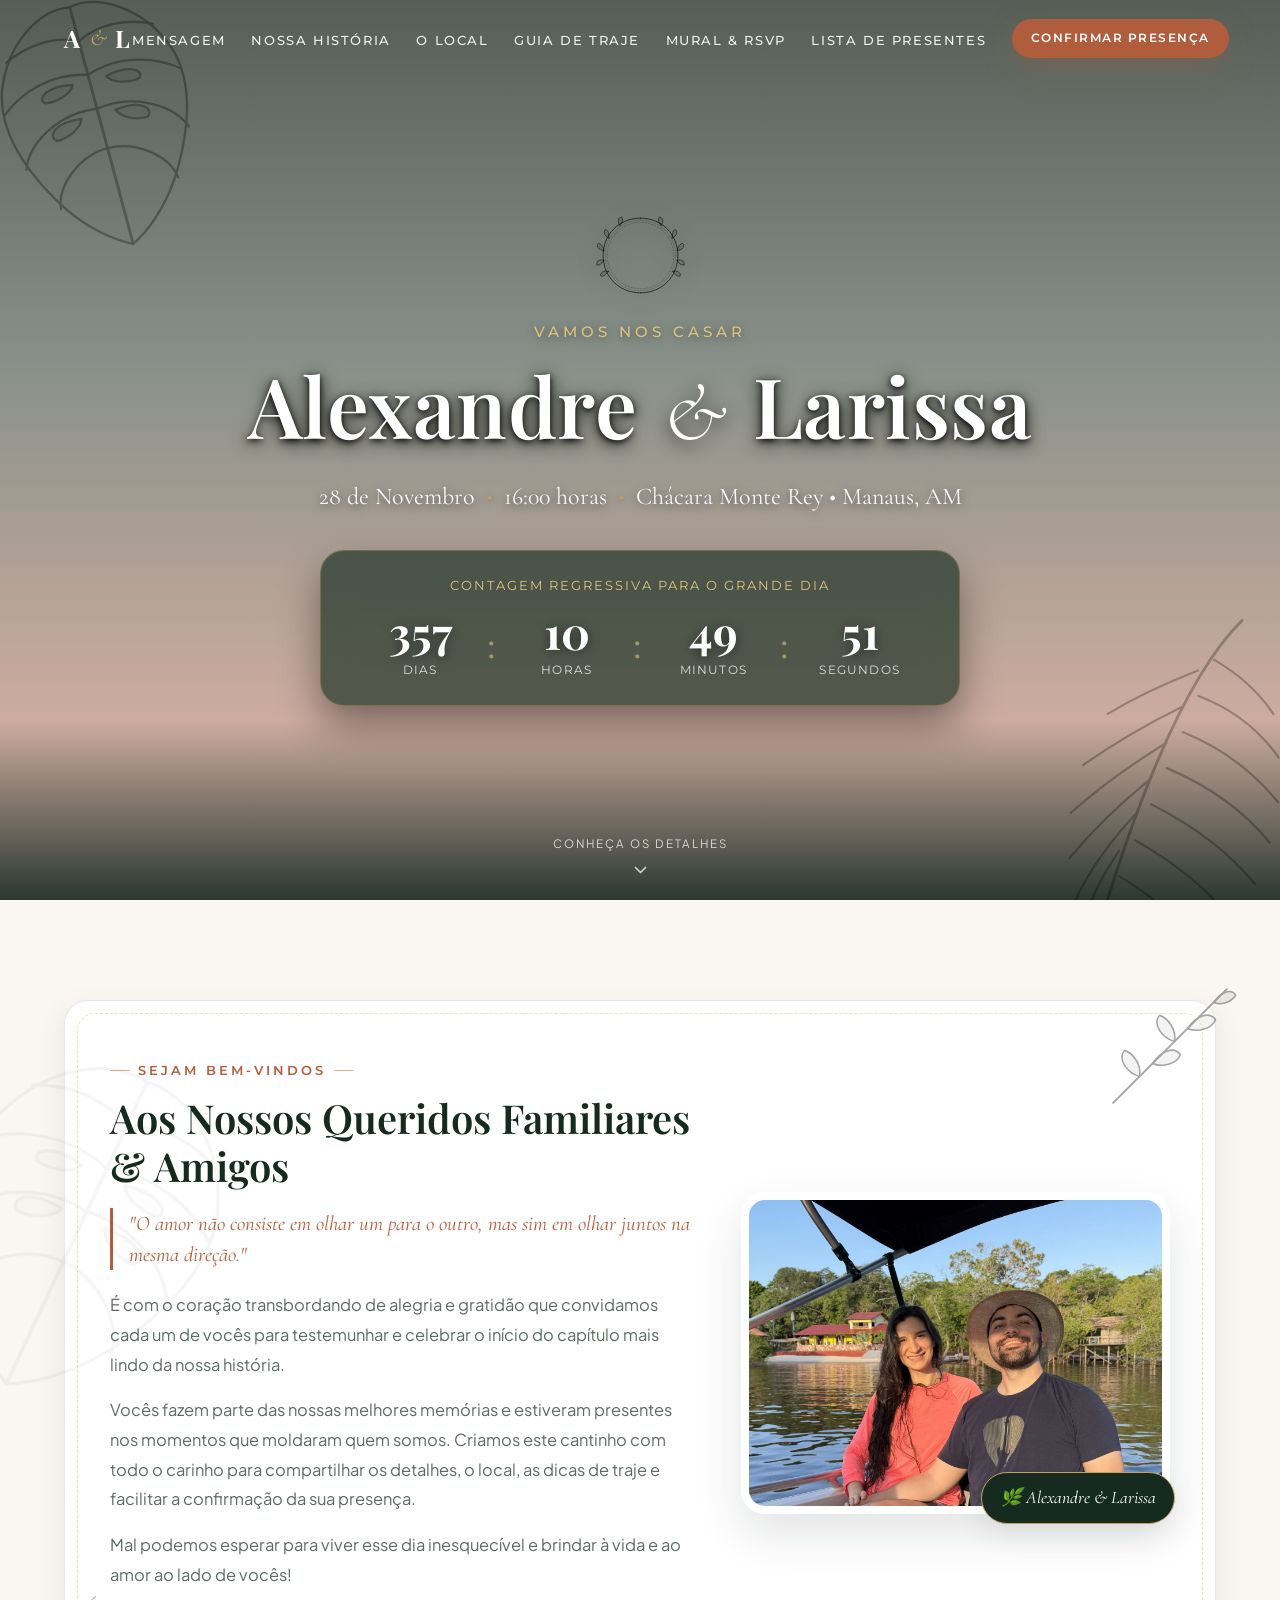
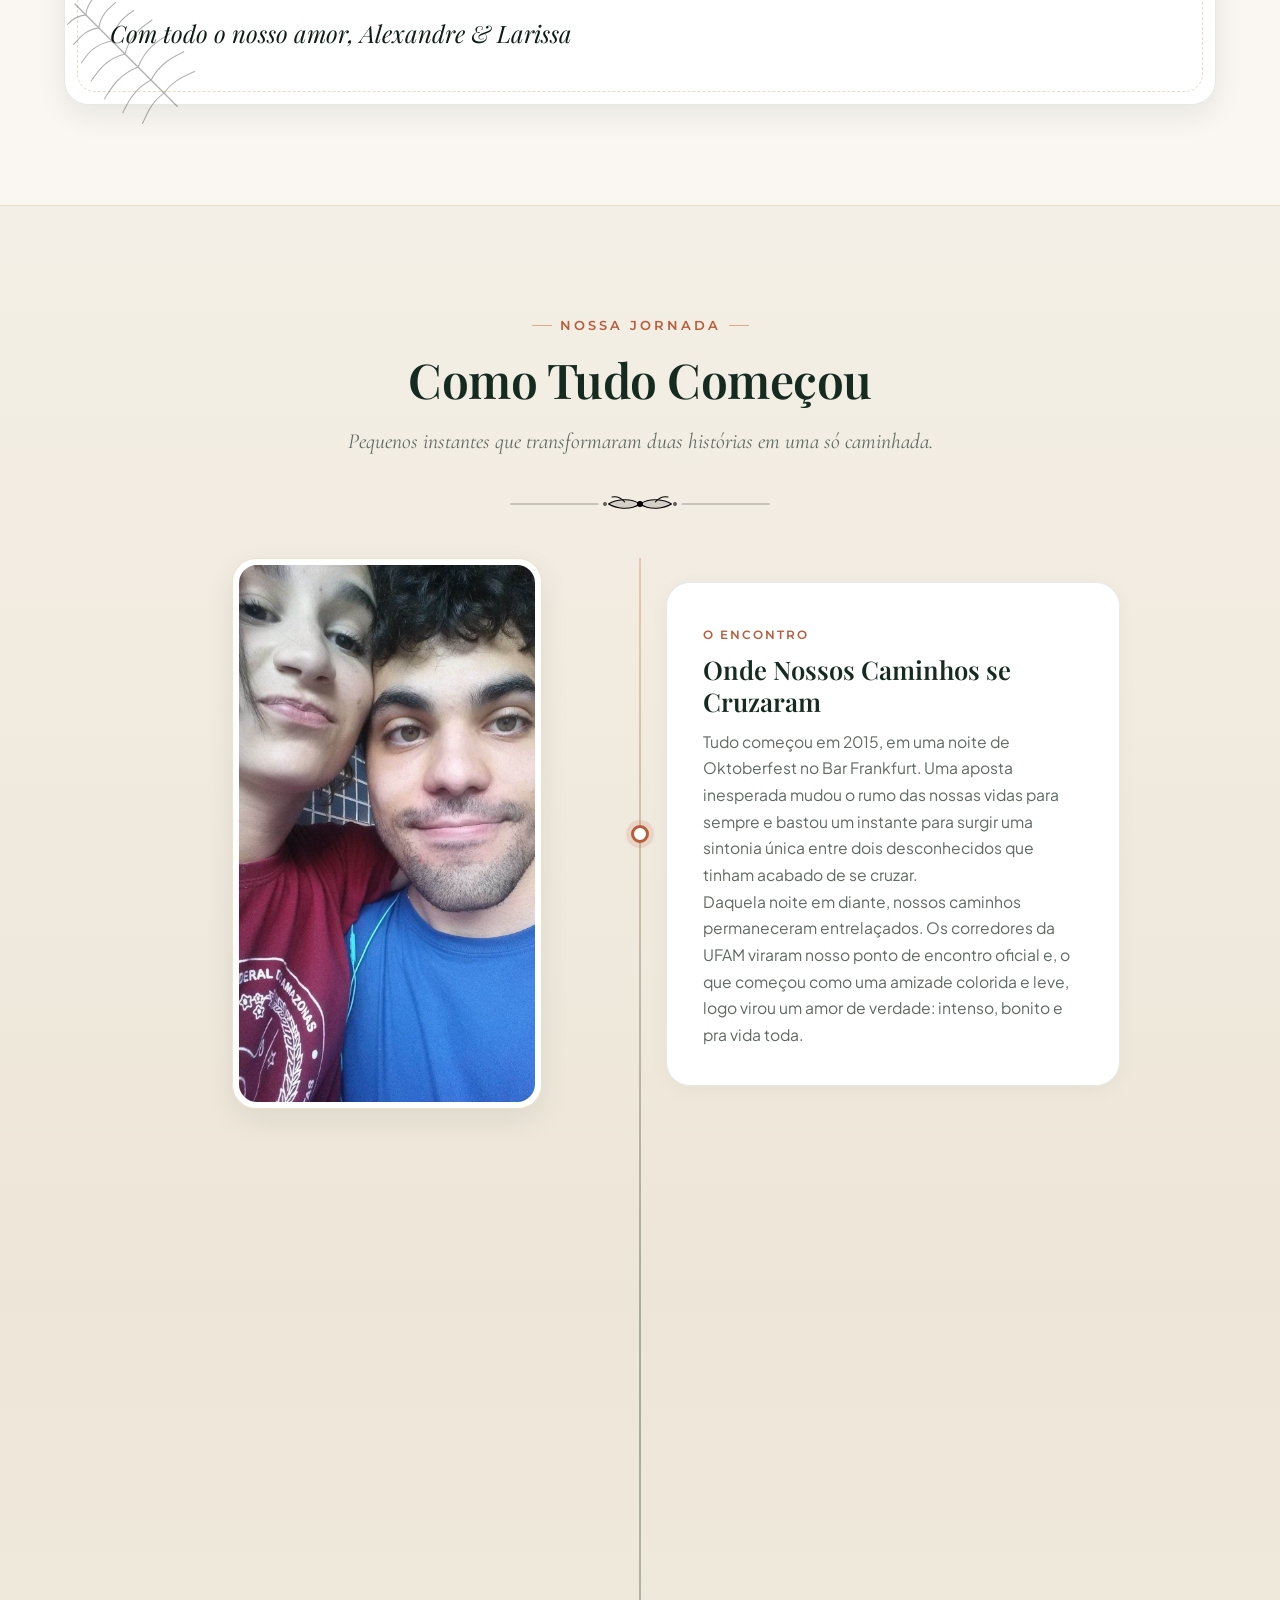
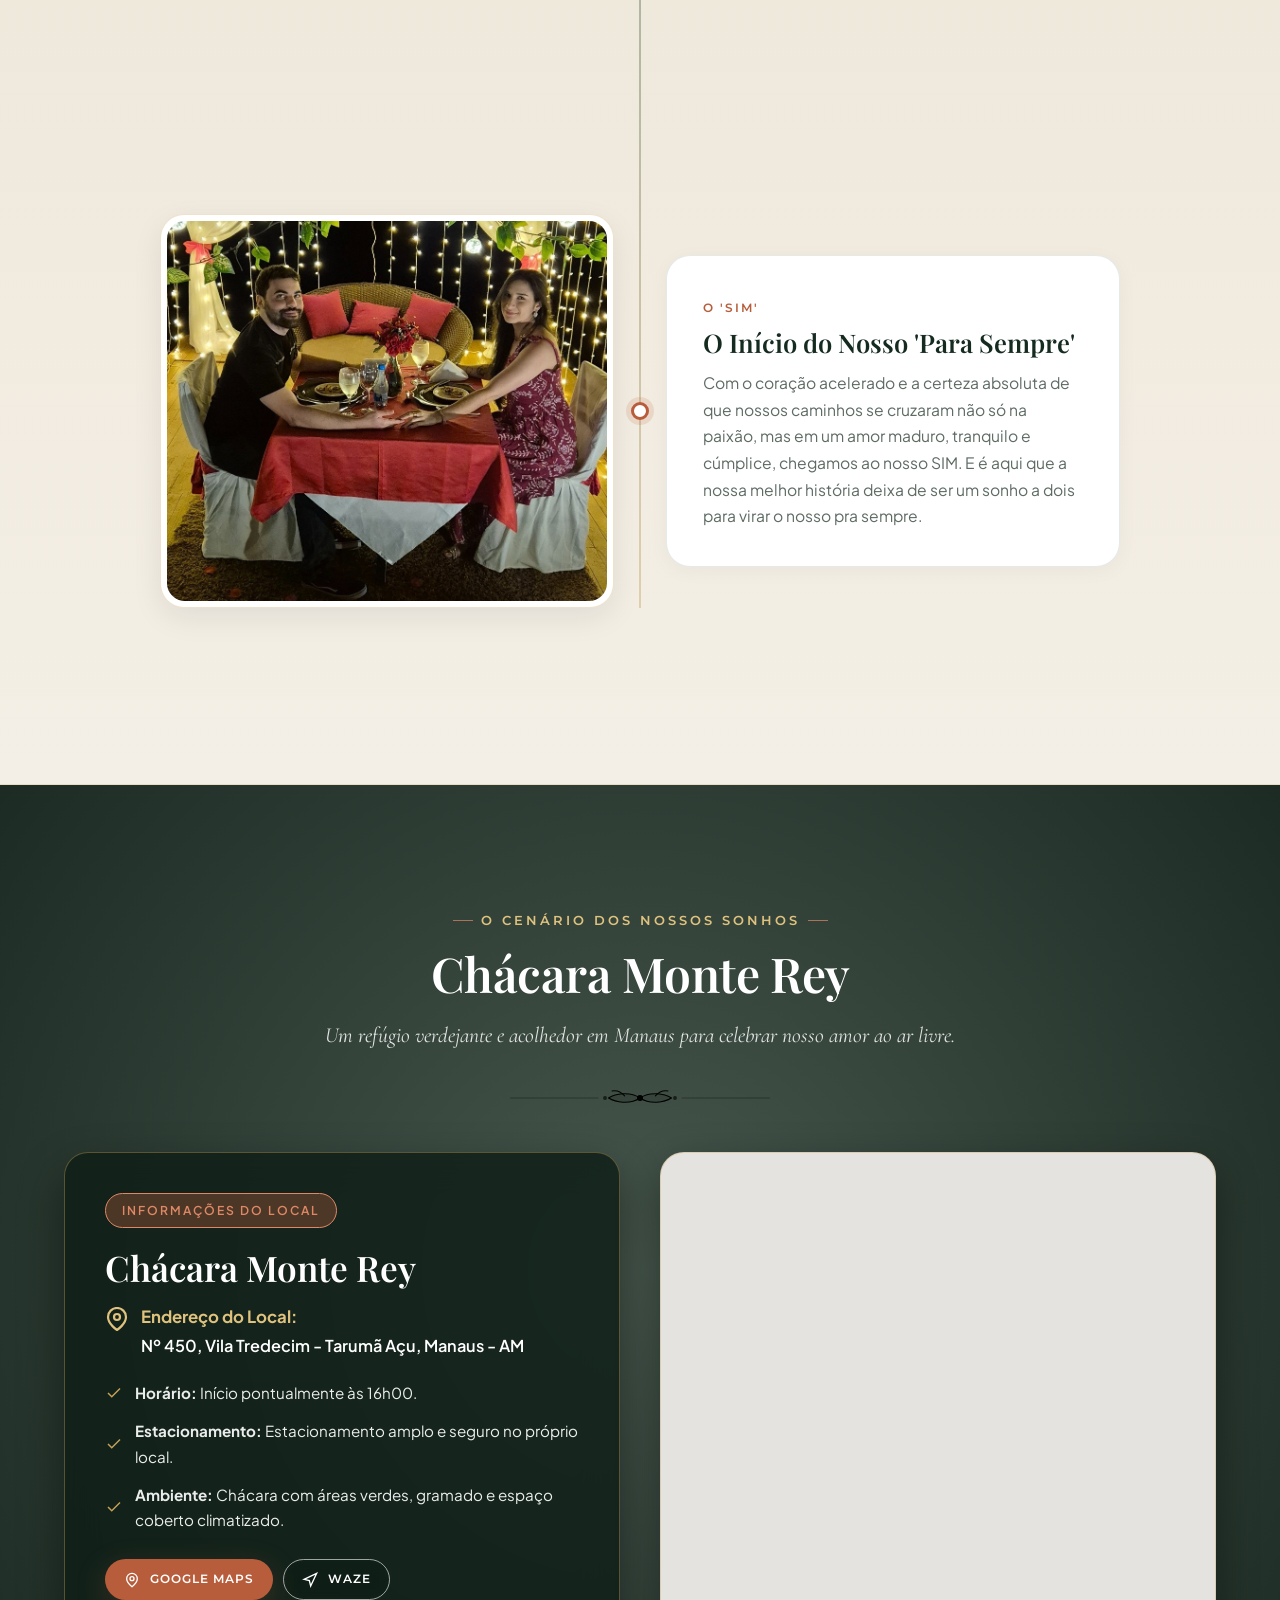
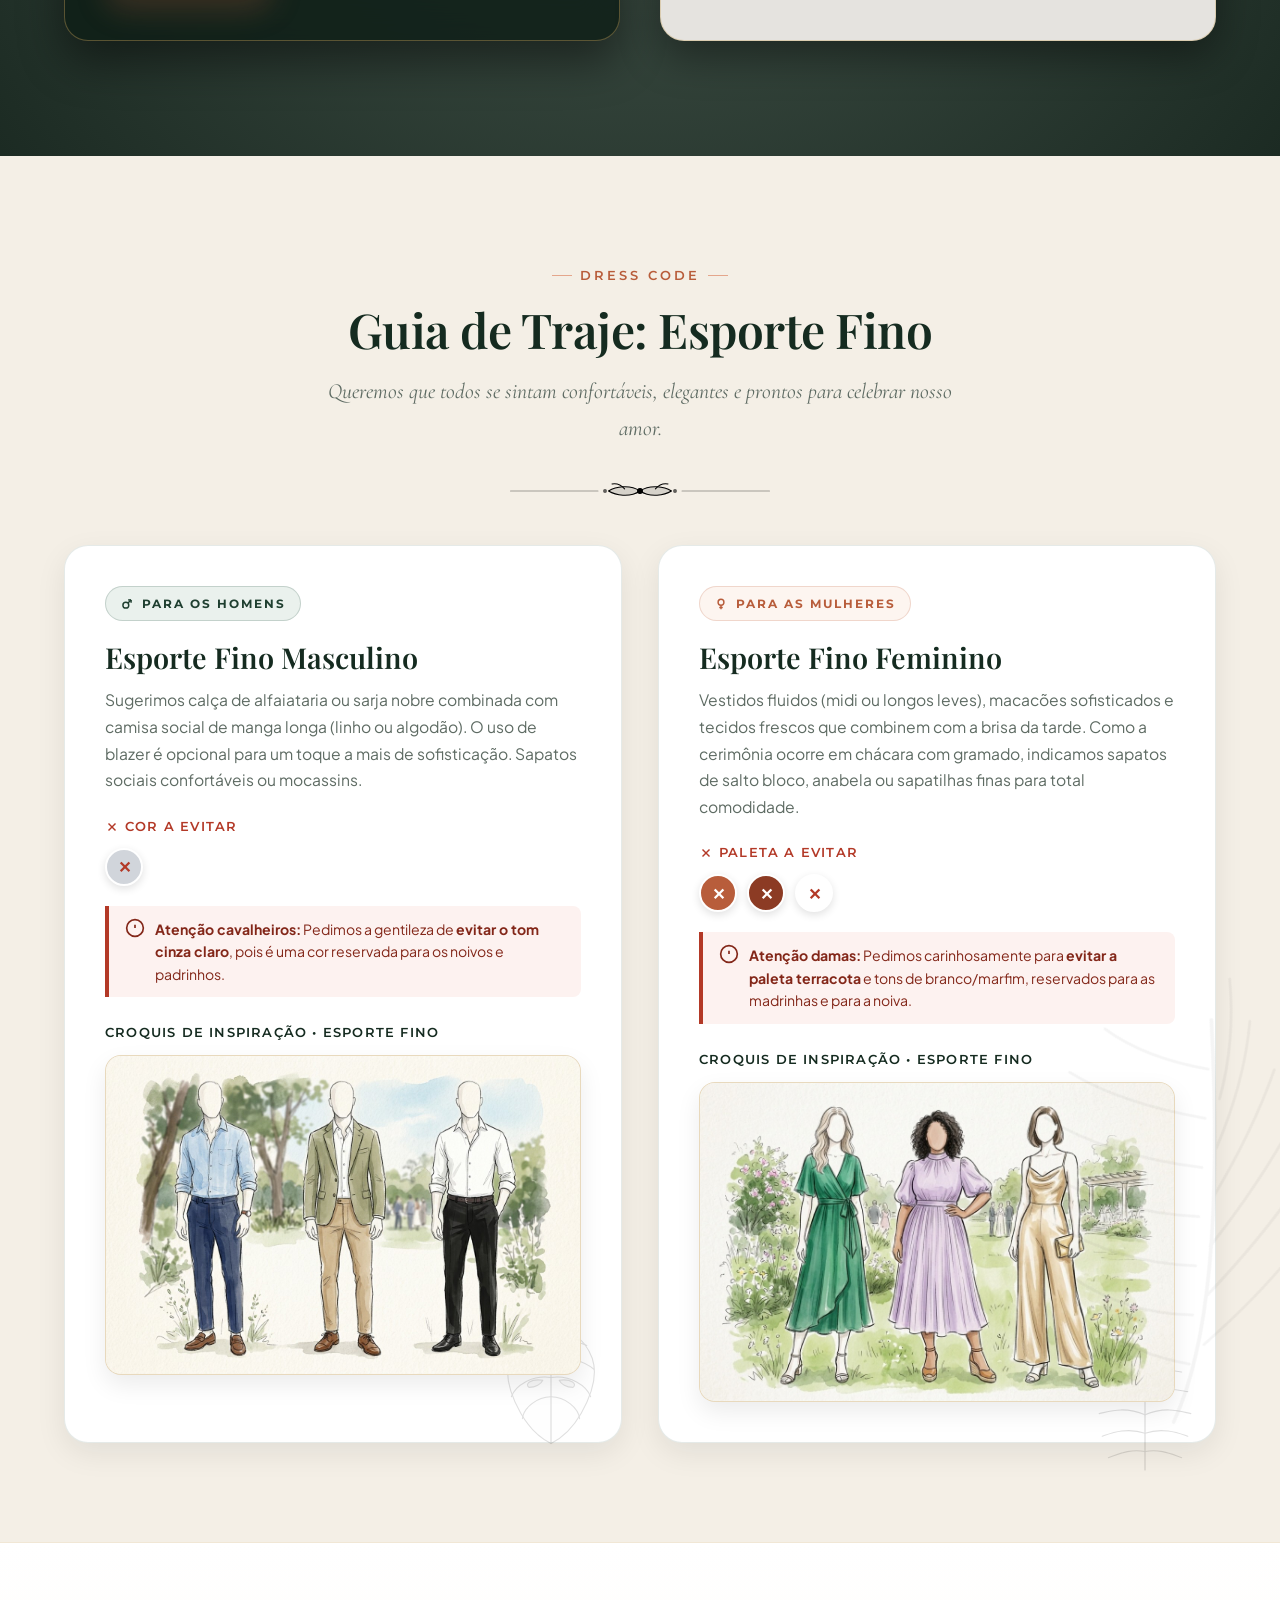
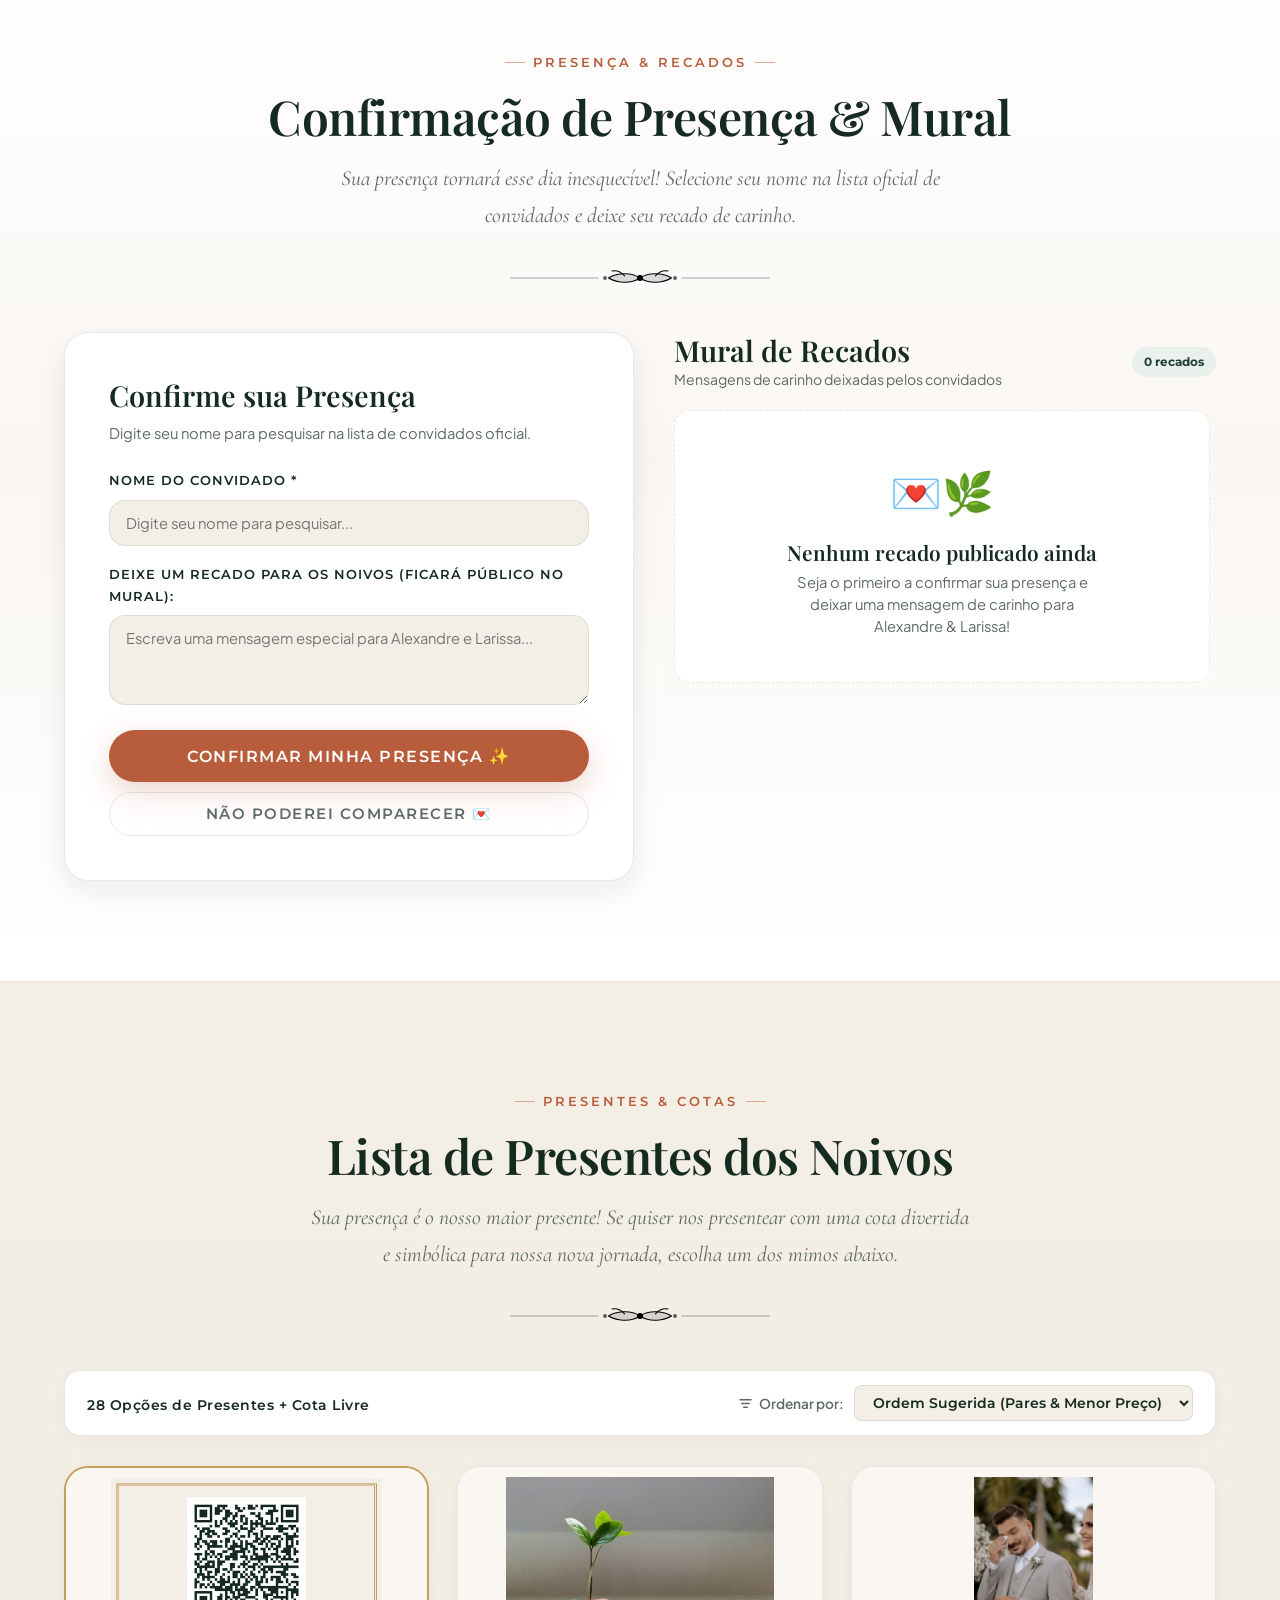
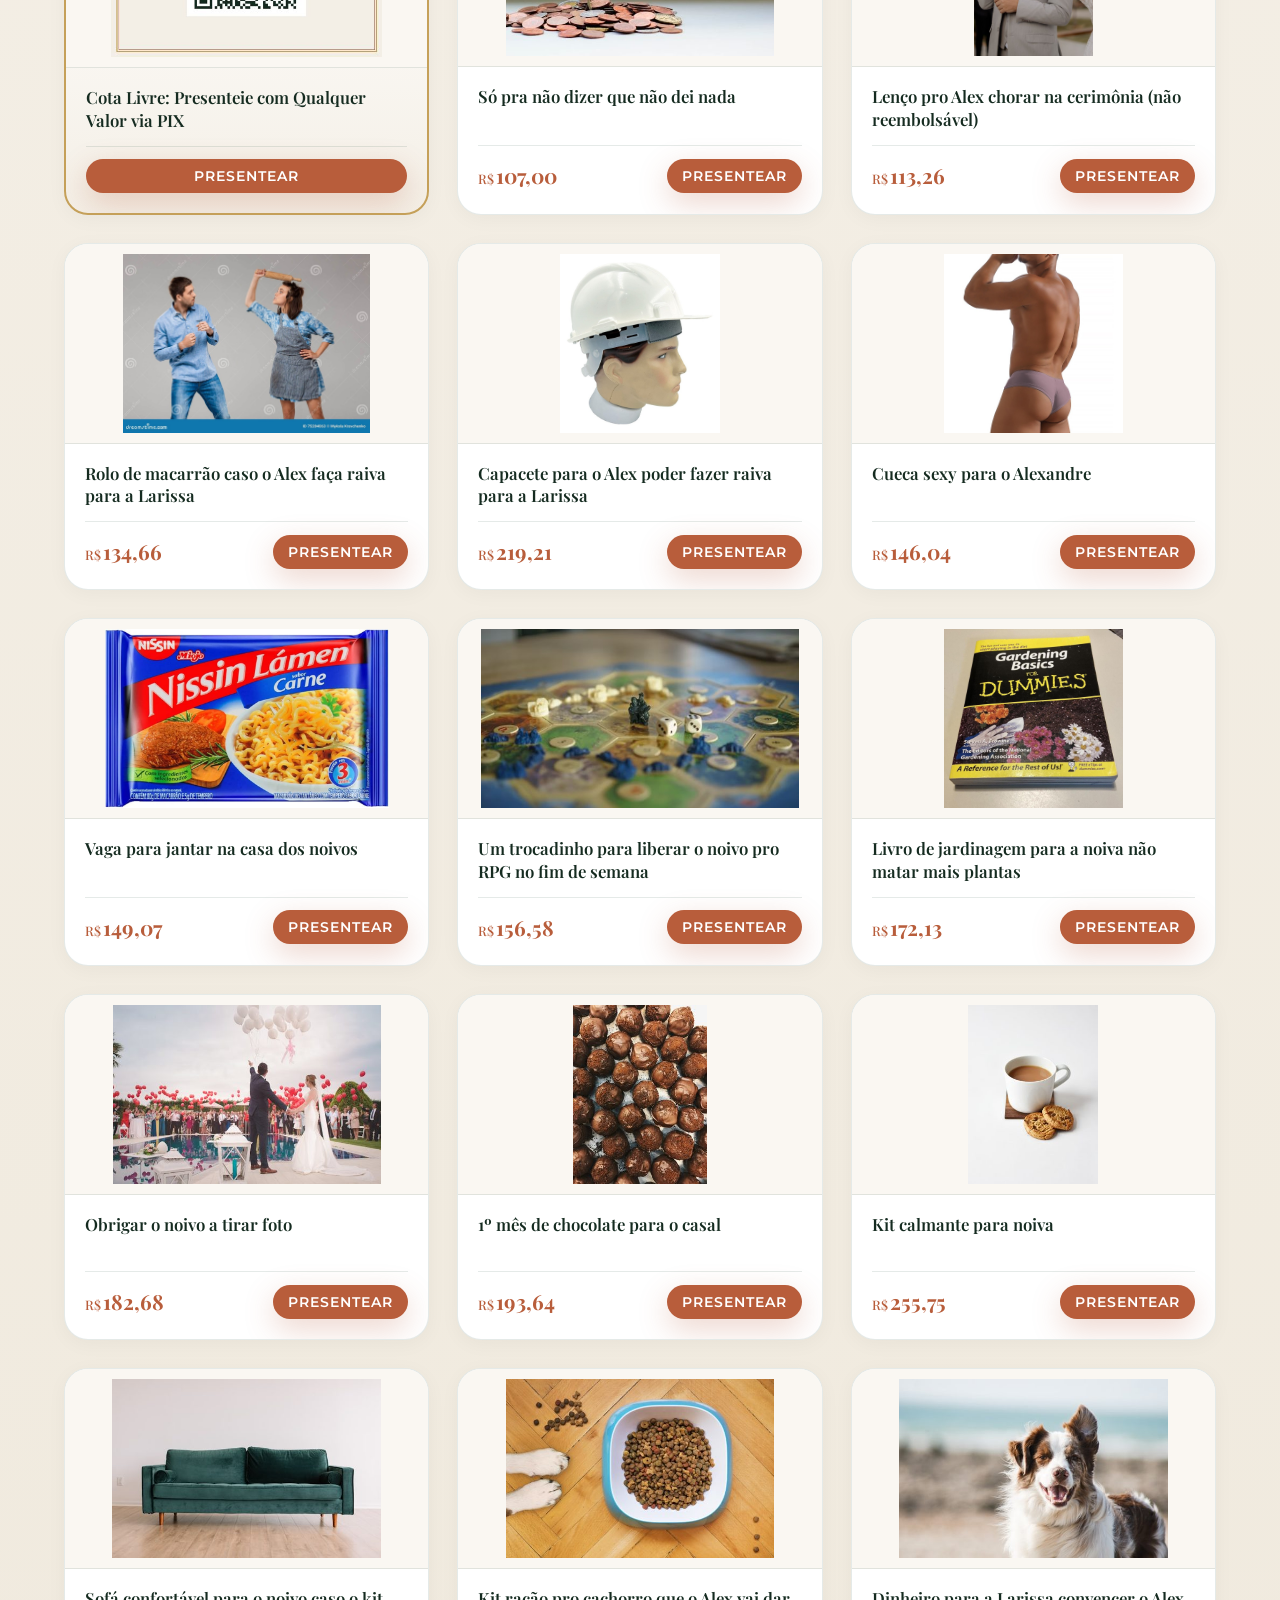
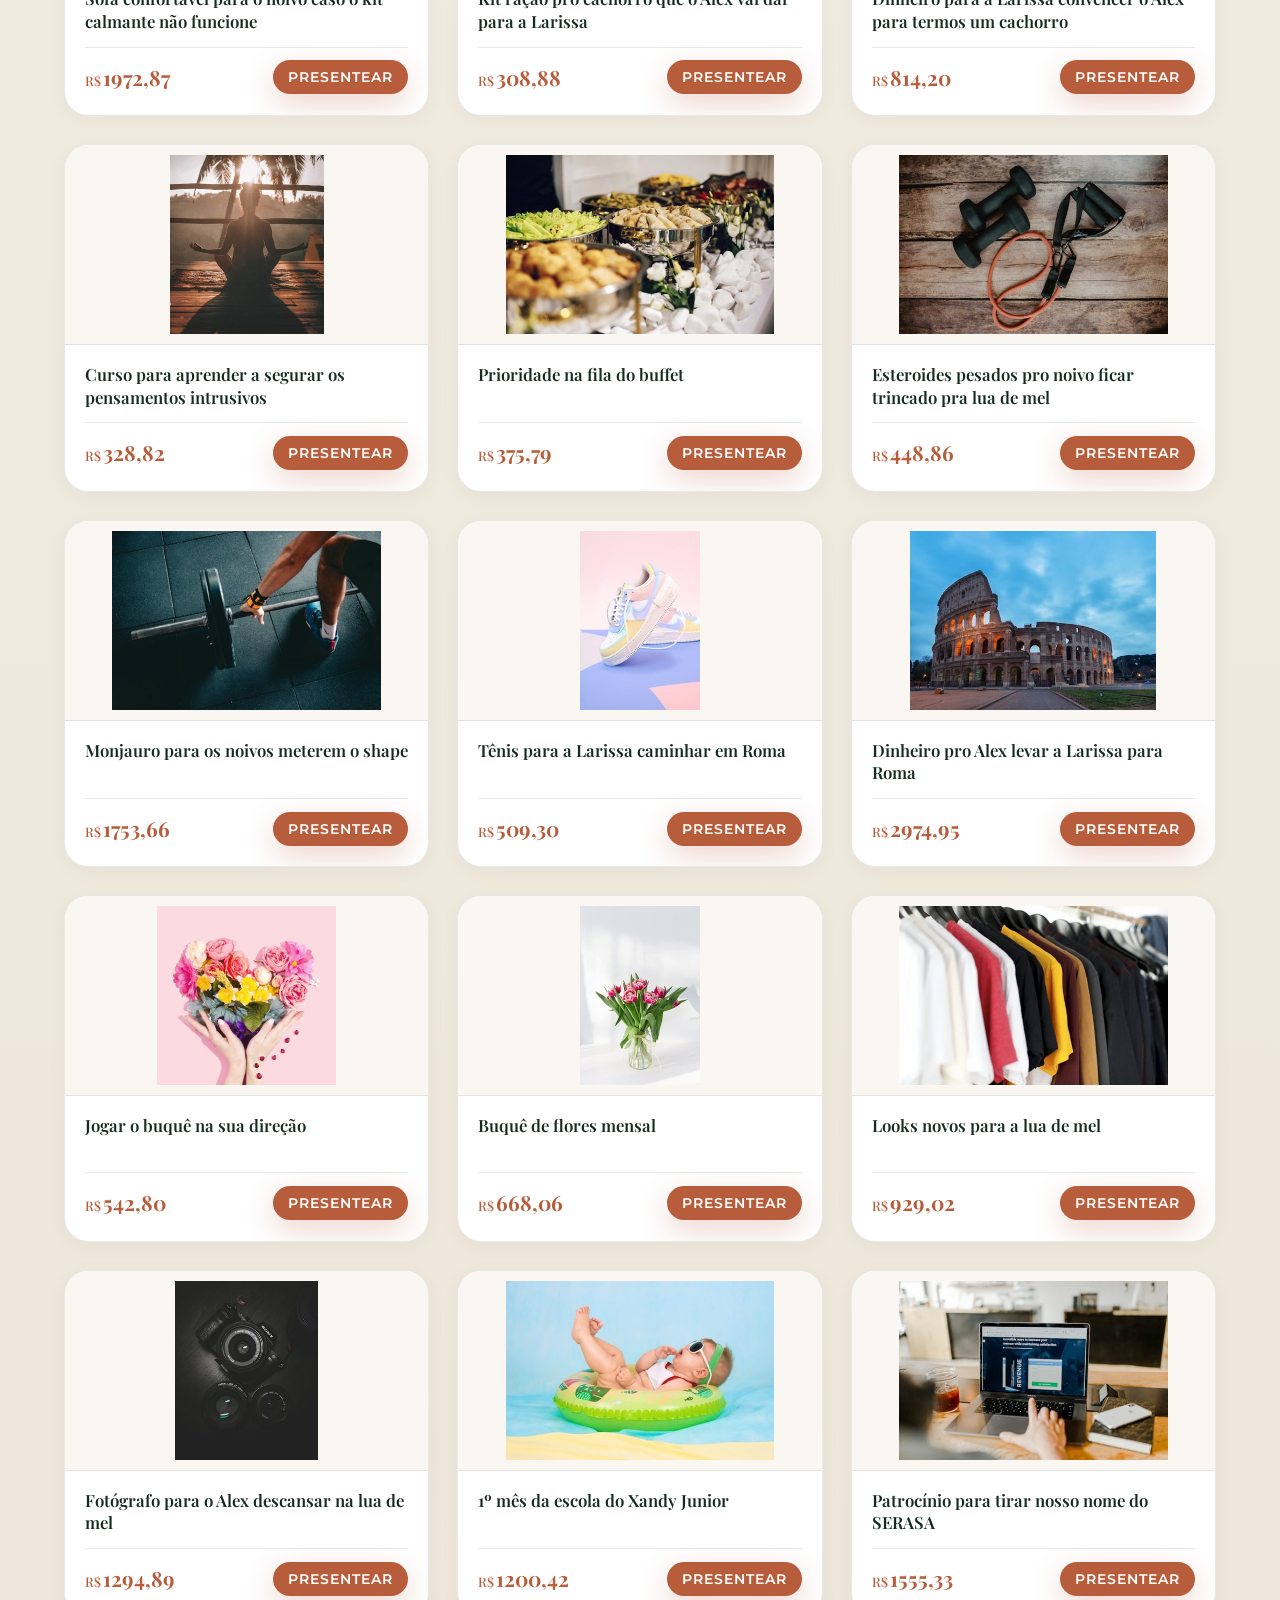
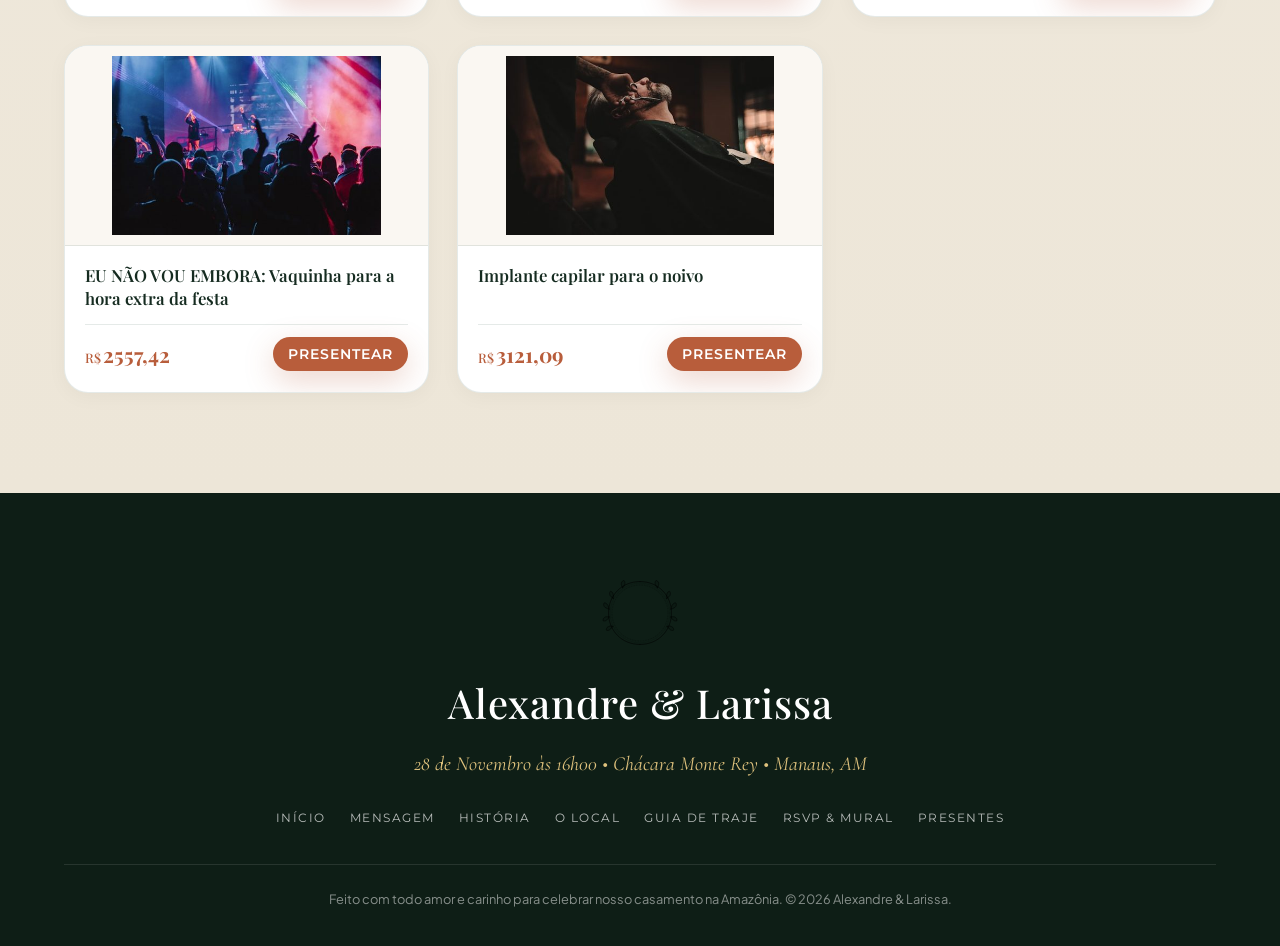
==== index.html @ 72192e11 "feat(gifts): remover presente misto quente da lista e atualizar contador" ====
<!DOCTYPE html>
<html lang="pt-BR">
<head>
  <meta charset="UTF-8" />
  <meta name="viewport" content="width=device-width, initial-scale=1.0" />
  <title>Casamento Alexandre &amp; Larissa | 28 de Novembro • Manaus</title>
  <meta name="description" content="Site oficial do casamento de Alexandre &amp; Larissa. 28 de Novembro às 16h na Chácara Monte Rey em Manaus. Confirme sua presença e confira nossa lista de presentes." />
  <meta name="theme-color" content="#152b20" />

  <!-- Open Graph / Meta Compartilhamento -->
  <meta property="og:title" content="Casamento Alexandre &amp; Larissa" />
  <meta property="og:description" content="Celebre conosco esse dia tão especial! 28 de Novembro na Chácara Monte Rey em Manaus." />
  <meta property="og:image" content="assets/photos/IMG_6870.jpg" />
  <meta property="og:type" content="website" />

  <!-- Favicon / Monograma SVG -->
  <link rel="icon" type="image/svg+xml" href="assets/svg/wreath.svg" />

  <!-- Estilos CSS -->
  <link rel="stylesheet" href="css/style.css" />
  <link rel="stylesheet" href="css/botanical.css" />
</head>
<body>

  <!-- ========================================================================
       TELA DE CARREGAMENTO NOBRE (PRELOADER)
       ======================================================================== -->
  <div class="site-preloader" id="sitePreloader" aria-hidden="false">
    <div class="preloader-content">
      <!-- Brasão / Monograma Dourado com Anel Animado -->
      <div class="preloader-crest">
        <div class="preloader-crest-ring"></div>
        <div class="preloader-crest-initials">
          <span>A</span>
          <span class="crest-amp">&amp;</span>
          <span>L</span>
        </div>
      </div>

      <div class="preloader-names">Alexandre &amp; Larissa</div>
      <div class="preloader-date">28 de Novembro de 2026 • Chácara Monte Rey</div>

      <!-- Barra de Carregamento Dourada -->
      <div class="preloader-bar-wrapper">
        <div class="preloader-bar" id="preloaderBar"></div>
      </div>

      <div class="preloader-phrase" id="preloaderPhrase">Preparando uma celebração inesquecível...</div>
    </div>
  </div>

  <!-- Barra de Progresso de Leitura/Scroll -->
  <div class="scroll-progress-container">
    <div class="scroll-progress-bar" id="scrollProgressBar"></div>
  </div>

  <!-- ========================================================================
       HEADER & NAVBAR FIXA
       ======================================================================== -->
  <div class="nav-backdrop" id="navBackdrop"></div>

  <header class="header-nav" id="mainNavbar">
    <div class="container nav-content">
      <a href="#hero" class="nav-monogram" aria-label="Alexandre e Larissa Início">
        <span class="nav-monogram-initials">A</span>
        <span class="nav-monogram-ampersand">&amp;</span>
        <span class="nav-monogram-initials">L</span>
      </a>

      <nav>
        <ul class="nav-menu" id="navMenu">
          <button class="mobile-menu-close" id="mobileMenuClose" aria-label="Fechar menu">✕</button>
          <li><a href="#mensagem" class="nav-link">Mensagem</a></li>
          <li><a href="#historia" class="nav-link">Nossa História</a></li>
          <li><a href="#local" class="nav-link">O Local</a></li>
          <li><a href="#traje" class="nav-link">Guia de Traje</a></li>
          <li><a href="#rsvp" class="nav-link">Mural &amp; RSVP</a></li>
          <li><a href="#presentes" class="nav-link">Lista de Presentes</a></li>
          <li><a href="#rsvp" class="btn btn-primary nav-cta-btn">Confirmar Presença</a></li>
        </ul>
      </nav>

      <button class="mobile-toggle" id="mobileToggle" aria-label="Abrir menu de navegação">
        <svg width="28" height="28" viewBox="0 0 24 24" fill="none" stroke="currentColor" stroke-width="2" stroke-linecap="round" stroke-linejoin="round">
          <line x1="3" y1="12" x2="21" y2="12"></line>
          <line x1="3" y1="6" x2="21" y2="6"></line>
          <line x1="3" y1="18" x2="21" y2="18"></line>
        </svg>
      </button>
    </div>
  </header>

  <!-- ========================================================================
       TRILHOS FLUTUANTES PARALELOS COM FOTOS DO CASAL NO SCROLL (DESKTOPS)
       ======================================================================== -->
  <aside class="floating-photo-rail rail-left" id="railLeft" aria-hidden="true">
    <div class="rail-track" id="leftRailTrack">
      <div class="floating-photo-card">
        <img src="assets/photos/IMG_6812.jpg" alt="Alexandre &amp; Larissa" loading="lazy" />
      </div>
      <div class="floating-photo-card">
        <img src="assets/photos/IMG_6819.jpg" alt="Momentos Alexandre &amp; Larissa" loading="lazy" />
      </div>
      <div class="floating-photo-card">
        <img src="assets/photos/IMG_6870.jpg" alt="Amor e Cumplicidade" loading="lazy" />
      </div>
      <div class="floating-photo-card">
        <img src="assets/photos/IMG_6833.jpg" alt="Pôr do Sol" loading="lazy" />
      </div>
      <div class="floating-photo-card">
        <img src="assets/photos/IMG_6875.jpg" alt="Rumo ao Altar" loading="lazy" />
      </div>
      <div class="floating-photo-card">
        <img src="assets/photos/IMG_6818.jpg" alt="Cumplicidade" loading="lazy" />
      </div>
      <div class="floating-photo-card">
        <img src="assets/photos/foto-pirata.jpg" alt="Foto Divertida dos Noivos" loading="lazy" />
      </div>
      <div class="floating-photo-card">
        <img src="assets/photos/foto-mais-antiga.jpg" alt="Onde Tudo Começou" loading="lazy" />
      </div>
    </div>
  </aside>

  <aside class="floating-photo-rail rail-right" id="railRight" aria-hidden="true">
    <div class="rail-track" id="rightRailTrack">
      <div class="floating-photo-card">
        <img src="assets/photos/IMG_6818.jpg" alt="Alexandre &amp; Larissa" loading="lazy" />
      </div>
      <div class="floating-photo-card">
        <img src="assets/photos/IMG_6821.jpg" alt="Sorrisos e Alegria" loading="lazy" />
      </div>
      <div class="floating-photo-card">
        <img src="assets/photos/IMG_6875.jpg" alt="Rumo ao Altar" loading="lazy" />
      </div>
      <div class="floating-photo-card">
        <img src="assets/photos/foto-jantar-do-pedido.jpg" alt="Jantar do Pedido" loading="lazy" />
      </div>
      <div class="floating-photo-card">
        <img src="assets/photos/IMG_6812.jpg" alt="Companheirismo" loading="lazy" />
      </div>
      <div class="floating-photo-card">
        <img src="assets/photos/IMG_6870.jpg" alt="Amor Eterno" loading="lazy" />
      </div>
      <div class="floating-photo-card">
        <img src="assets/photos/IMG_6833.jpg" alt="Nossa Jornada" loading="lazy" />
      </div>
      <div class="floating-photo-card">
        <img src="assets/photos/imagem-mensagem.jpg" alt="Carinho dos Noivos" loading="lazy" />
      </div>
    </div>
  </aside>

  <!-- ========================================================================
       HERO SECTION COM BACKGROUND VÍDEO DA CHÁCARA MONTE REY (SEM CONTROLES)
       ======================================================================== -->
  <section class="hero-section" id="hero">
    <div class="hero-video-bg-container">
      <video class="hero-video-bg" autoplay loop muted playsinline preload="auto">
        <source src="assets/videos/chacara_video_1.mp4" type="video/mp4" />
      </video>
      <div class="hero-video-overlay"></div>
    </div>

    <!-- Detalhes Botânicos Amazônicos nos Cantos do Hero -->
    <div class="botanical-accent hero-botanical-tl sway-slow">
      <img src="assets/svg/monstera.svg" alt="Costela de Adão" />
    </div>
    <div class="botanical-accent hero-botanical-br sway-reverse">
      <img src="assets/svg/palm.svg" alt="Palmeira Amazônica" />
    </div>

    <div class="hero-content">
      <div class="hero-wreath-monogram">
        <img src="assets/svg/wreath.svg" alt="Monograma Botânico Alexandre e Larissa" />
      </div>

      <div class="hero-eyebrow">Vamos nos Casar</div>
      
      <h1 class="hero-names">
        Alexandre <span class="ampersand">&amp;</span> Larissa
      </h1>

      <div class="hero-event-info">
        <span>28 de Novembro</span>
        <span class="dot-separator">•</span>
        <span>16:00 horas</span>
        <span class="dot-separator">•</span>
        <span>Chácara Monte Rey • Manaus, AM</span>
      </div>

      <!-- Contagem Regressiva -->
      <div class="hero-countdown-wrapper">
        <div class="countdown-label">Contagem Regressiva para o Grande Dia</div>
        <div class="countdown-grid">
          <div class="countdown-item">
            <span class="countdown-number" id="days">00</span>
            <span class="countdown-unit">Dias</span>
          </div>
          <div class="countdown-item">
            <span class="countdown-number" id="hours">00</span>
            <span class="countdown-unit">Horas</span>
          </div>
          <div class="countdown-item">
            <span class="countdown-number" id="minutes">00</span>
            <span class="countdown-unit">Minutos</span>
          </div>
          <div class="countdown-item">
            <span class="countdown-number" id="seconds">00</span>
            <span class="countdown-unit">Segundos</span>
          </div>
        </div>
      </div>
    </div>

    <a href="#mensagem" class="hero-scroll-indicator" aria-label="Rolar para a mensagem dos noivos">
      <span>Conheça os Detalhes</span>
      <svg width="20" height="20" viewBox="0 0 24 24" fill="none" stroke="currentColor" stroke-width="2" stroke-linecap="round" stroke-linejoin="round">
        <polyline points="6 9 12 15 18 9"></polyline>
      </svg>
    </a>
  </section>

  <!-- ========================================================================
       SEÇÃO 1: MENSAGEM PESSOAL DOS NOIVOS AOS CONVIDADOS (NO TOPO)
       ======================================================================== -->
  <section class="welcome-section" id="mensagem">
    <!-- Marca d'água botânica sutil no fundo -->
    <div class="botanical-accent section-botanical-watermark-left">
      <img src="assets/svg/monstera.svg" alt="" />
    </div>

    <div class="container">
      <div class="welcome-card reveal-on-scroll">
        <!-- Detalhes de folhagens nos cantos do card -->
        <div class="botanical-accent welcome-botanical-corner">
          <img src="assets/svg/branch.svg" alt="" />
        </div>
        <div class="botanical-accent welcome-botanical-bottom">
          <img src="assets/svg/fern.svg" alt="" />
        </div>

        <div class="welcome-text-content">
          <div class="section-tag">Sejam Bem-Vindos</div>
          <h2>Aos Nossos Queridos Familiares &amp; Amigos</h2>
          
          <div class="welcome-quote">
            "O amor não consiste em olhar um para o outro, mas sim em olhar juntos na mesma direção."
          </div>

          <p class="welcome-text">
            É com o coração transbordando de alegria e gratidão que convidamos cada um de vocês para testemunhar e celebrar o início do capítulo mais lindo da nossa história.
          </p>

          <p class="welcome-text">
            Vocês fazem parte das nossas melhores memórias e estiveram presentes nos momentos que moldaram quem somos. Criamos este cantinho com todo o carinho para compartilhar os detalhes, o local, as dicas de traje e facilitar a confirmação da sua presença.
          </p>

          <p class="welcome-text">
            Mal podemos esperar para viver esse dia inesquecível e brindar à vida e ao amor ao lado de vocês!
          </p>

          <div class="welcome-signature">
            <div>
              <div class="signature-names">Com todo o nosso amor, Alexandre &amp; Larissa</div>
            </div>
          </div>
        </div>

        <div class="welcome-photo-wrapper">
          <div class="welcome-photo-frame">
            <img src="assets/photos/imagem-mensagem.jpg" alt="Alexandre &amp; Larissa - Mensagem Especial" />
          </div>
          <div class="welcome-badge-floating">
            <span>🌿 Alexandre &amp; Larissa</span>
          </div>
        </div>
      </div>
    </div>
  </section>

  <!-- ========================================================================
       SEÇÃO 2: NOSSA HISTÓRIA (TIMELINE ROMÂNTICA)
       ======================================================================== -->
  <section class="story-section" id="historia">
    <div class="container">
      <div style="text-align: center;">
        <div class="section-tag">Nossa Jornada</div>
        <h2 class="section-title">Como Tudo Começou</h2>
        <p class="section-subtitle">Pequenos instantes que transformaram duas histórias em uma só caminhada.</p>
        <div class="botanical-divider">
          <img src="assets/svg/divider.svg" alt="Divisória Botânica" />
        </div>
      </div>

      <div class="story-timeline">
        <!-- Item 1 -->
        <div class="story-item reveal-on-scroll">
          <div class="story-node"></div>
          <div class="story-card-photo story-card-photo-contain">
            <img src="assets/photos/foto-mais-antiga.jpg" alt="Oktoberfest 2015 no Bar Frankfurt" loading="lazy" class="story-img-full" />
          </div>
          <div class="story-text">
            <span class="story-date">O Encontro</span>
            <h3>Onde Nossos Caminhos se Cruzaram</h3>
            <p>
              Tudo começou em 2015, em uma noite de Oktoberfest no Bar Frankfurt. Uma aposta inesperada mudou o rumo das nossas vidas para sempre e bastou um instante para surgir uma sintonia única entre dois desconhecidos que tinham acabado de se cruzar.
            </p>
            <p>
              Daquela noite em diante, nossos caminhos permaneceram entrelaçados. Os corredores da UFAM viraram nosso ponto de encontro oficial e, o que começou como uma amizade colorida e leve, logo virou um amor de verdade: intenso, bonito e pra vida toda.
            </p>
          </div>
        </div>

        <!-- Item 2 -->
        <div class="story-item reveal-on-scroll">
          <div class="story-node"></div>
          <div class="story-card-photo story-card-photo-contain">
            <img src="assets/photos/foto-pirata.jpg" alt="Foto Pirata - Alexandre &amp; Larissa" loading="lazy" class="story-img-full" />
          </div>
          <div class="story-text">
            <span class="story-date">A Conexão</span>
            <h3>Em Sintonia</h3>
            <p>
              Crescemos juntos a cada conversa que nos incentivava a evoluir, tanto individualmente quanto como casal. Crescemos ao realizar nossos projetos e ao nos apoiarmos de forma incondicional. O respeito, a cumplicidade e a amizade viraram a base do nosso amor.
            </p>
            <p>
              Nossa história é feita de muitas risadas e da certeza de que podemos ser nós mesmos sem reservas. Descobrimos que lar não é um lugar, mas onde o outro está, e que a leveza dessa parceria é a nossa maior certeza.
            </p>
          </div>
        </div>

        <!-- Item 3 -->
        <div class="story-item reveal-on-scroll">
          <div class="story-node"></div>
          <div class="story-card-photo">
            <img src="assets/photos/foto-jantar-do-pedido.jpg" alt="Jantar do Pedido de Casamento - Alexandre &amp; Larissa" loading="lazy" />
          </div>
          <div class="story-text">
            <span class="story-date">O 'Sim'</span>
            <h3>O Início do Nosso 'Para Sempre'</h3>
            <p>
              Com o coração acelerado e a certeza absoluta de que nossos caminhos se cruzaram não só na paixão, mas em um amor maduro, tranquilo e cúmplice, chegamos ao nosso SIM. E é aqui que a nossa melhor história deixa de ser um sonho a dois para virar o nosso pra sempre.
            </p>
          </div>
        </div>
      </div>
    </div>
  </section>

  <!-- ========================================================================
       SEÇÃO 3: O LOCAL - CHÁCARA MONTE REY (COM VÍDEO DE FUNDO SEM CONTROLES)
       ======================================================================== -->
  <section class="venue-section" id="local">
    <div class="venue-video-bg-container">
      <video class="venue-video-bg" autoplay loop muted playsinline preload="auto">
        <source src="assets/videos/chacara_video_2.mp4" type="video/mp4" />
      </video>
      <div class="venue-overlay"></div>
    </div>

    <div class="container venue-content">
      <div style="text-align: center;">
        <div class="section-tag" style="color: var(--color-gold-light);">O Cenário dos Nossos Sonhos</div>
        <h2 class="section-title" style="color: #ffffff;">Chácara Monte Rey</h2>
        <p class="section-subtitle" style="color: rgba(255,255,255,0.85);">
          Um refúgio verdejante e acolhedor em Manaus para celebrar nosso amor ao ar livre.
        </p>
        <div class="botanical-divider" style="color: var(--color-gold-light);">
          <img src="assets/svg/divider.svg" alt="Divisória" />
        </div>
      </div>

      <div class="venue-card-wrapper">
        <div class="venue-info-card reveal-left">
          <div class="venue-badge-pill">Informações do Local</div>
          <h3>Chácara Monte Rey</h3>
          
          <div class="venue-address">
            <svg width="24" height="24" viewBox="0 0 24 24" fill="none" stroke="var(--color-gold-light)" stroke-width="2.2" stroke-linecap="round" stroke-linejoin="round" style="flex-shrink:0; margin-top: 3px;">
              <path d="M21 10c0 7-9 13-9 13s-9-6-9-13a9 9 0 0 1 18 0z"></path>
              <circle cx="12" cy="10" r="3"></circle>
            </svg>
            <div>
              <strong style="color: var(--color-gold-light); font-size: 1.05rem; display: block; margin-bottom: 3px;">Endereço do Local:</strong>
              <span style="font-weight: 600; color: #ffffff; font-size: 1.02rem; line-height: 1.5; display: block;">Nº 450, Vila Tredecim - Tarumã Açu, Manaus - AM</span>
            </div>
          </div>

          <ul class="venue-features-list">
            <li>
              <svg width="18" height="18" viewBox="0 0 24 24" fill="none" stroke="currentColor" stroke-width="2"><path d="M20 6L9 17l-5-5"/></svg>
              <span><strong>Horário:</strong> Início pontualmente às 16h00.</span>
            </li>
            <li>
              <svg width="18" height="18" viewBox="0 0 24 24" fill="none" stroke="currentColor" stroke-width="2"><path d="M20 6L9 17l-5-5"/></svg>
              <span><strong>Estacionamento:</strong> Estacionamento amplo e seguro no próprio local.</span>
            </li>
            <li>
              <svg width="18" height="18" viewBox="0 0 24 24" fill="none" stroke="currentColor" stroke-width="2"><path d="M20 6L9 17l-5-5"/></svg>
              <span><strong>Ambiente:</strong> Chácara com áreas verdes, gramado e espaço coberto climatizado.</span>
            </li>
          </ul>

          <div class="venue-gps-buttons">
            <a href="https://www.google.com/maps/search/?api=1&query=-2.9628646,-60.1001685" target="_blank" rel="noopener noreferrer" class="btn btn-primary btn-sm">
              <svg width="16" height="16" viewBox="0 0 24 24" fill="none" stroke="currentColor" stroke-width="2"><path d="M12 2a8 8 0 0 0-8 8c0 5.25 8 12 8 12s8-6.75 8-12a8 8 0 0 0-8-8z"/><circle cx="12" cy="10" r="3"/></svg>
              Google Maps
            </a>
            <a href="https://waze.com/ul?ll=-2.9628646,-60.1001685&navigate=yes" target="_blank" rel="noopener noreferrer" class="btn btn-secondary btn-sm">
              <svg width="16" height="16" viewBox="0 0 24 24" fill="none" stroke="currentColor" stroke-width="2"><polygon points="3 11 22 2 13 21 11 13 3 11"/></svg>
              Waze
            </a>
          </div>
        </div>

        <div class="venue-map-container reveal-right">
          <iframe 
            src="https://maps.google.com/maps?q=-2.9628646,-60.1001685&amp;hl=pt-BR&amp;z=16&amp;output=embed"
            title="Localização da Chácara Monte Rey no Mapa"
            loading="lazy" 
            allowfullscreen>
          </iframe>
        </div>
      </div>
    </div>
  </section>

  <!-- ========================================================================
       SEÇÃO 4: GUIA DE TRAJE (ESPORTE FINO COM LOOKBOOK ILUSTRATIVO)
       ======================================================================== -->
  <section class="dresscode-section" id="traje">
    <!-- Marca d'água botânica -->
    <div class="botanical-accent section-botanical-watermark-right">
      <img src="assets/svg/palm.svg" alt="" />
    </div>

    <div class="container">
      <div style="text-align: center;">
        <div class="section-tag">Dress Code</div>
        <h2 class="section-title">Guia de Traje: Esporte Fino</h2>
        <p class="section-subtitle">
          Queremos que todos se sintam confortáveis, elegantes e prontos para celebrar nosso amor.
        </p>
        <div class="botanical-divider">
          <img src="assets/svg/divider.svg" alt="Divisória" />
        </div>
      </div>

      <div class="dresscode-cards-grid">
        <!-- Card Masculino -->
        <div class="dresscode-card reveal-left">
          <div class="card-botanical-doodle">
            <img src="assets/svg/monstera.svg" alt="" />
          </div>

          <span class="dresscode-gender-tag tag-men">
            <svg width="14" height="14" viewBox="0 0 24 24" fill="none" stroke="currentColor" stroke-width="2.5"><circle cx="10" cy="14" r="5"/><path d="M19 5l-5.4 5.4"/><path d="M19 5h-5"/><path d="M19 5v5"/></svg>
            Para os Homens
          </span>

          <h3>Esporte Fino Masculino</h3>
          <p class="dresscode-desc">
            Sugerimos calça de alfaiataria ou sarja nobre combinada com camisa social de manga longa (linho ou algodão). O uso de blazer é opcional para um toque a mais de sofisticação. Sapatos sociais confortáveis ou mocassins.
          </p>

          <div class="swatch-group">
            <div class="swatch-title avoid">
              <svg width="14" height="14" viewBox="0 0 24 24" fill="none" stroke="currentColor" stroke-width="2.5"><line x1="18" y1="6" x2="6" y2="18"/><line x1="6" y1="6" x2="18" y2="18"/></svg>
              Cor a Evitar
            </div>
            <div class="swatch-circles">
              <div class="swatch-circle" style="background-color: #d1d5db; position: relative;" data-tooltip="Cinza Claro (Evitar)">
                <span style="position:absolute; inset:0; display:flex; align-items:center; justify-content:center; color:#b33927; font-weight:bold;">✕</span>
              </div>
            </div>
          </div>

          <div class="dresscode-alert">
            <svg width="20" height="20" viewBox="0 0 24 24" fill="none" stroke="currentColor" stroke-width="2" style="flex-shrink:0;"><circle cx="12" cy="12" r="10"/><line x1="12" y1="8" x2="12" y2="12"/><line x1="12" y1="16" x2="12.01" y2="16"/></svg>
            <div>
              <strong>Atenção cavalheiros:</strong> Pedimos a gentileza de <strong>evitar o tom cinza claro</strong>, pois é uma cor reservada para os noivos e padrinhos.
            </div>
          </div>

          <!-- Sketch de Estilista Masculino -->
          <div class="dresscode-sketch-wrapper">
            <div class="dresscode-sketch-header">
              <span>Croquis de Inspiração • Esporte Fino</span>
            </div>
            <div class="dresscode-sketch-frame">
              <img src="assets/photos/dresscode/sketch_homens.jpg" alt="Sketch de Estilista - 3 Modelos de Trajes Masculinos para Casamento" loading="lazy" />
            </div>
          </div>
        </div>

        <!-- Card Feminino -->
        <div class="dresscode-card reveal-right">
          <div class="card-botanical-doodle">
            <img src="assets/svg/fern.svg" alt="" />
          </div>

          <span class="dresscode-gender-tag tag-women">
            <svg width="14" height="14" viewBox="0 0 24 24" fill="none" stroke="currentColor" stroke-width="2.5"><circle cx="12" cy="9" r="5"/><path d="M12 14v7"/><path d="M9 18h6"/></svg>
            Para as Mulheres
          </span>

          <h3>Esporte Fino Feminino</h3>
          <p class="dresscode-desc">
            Vestidos fluidos (midi ou longos leves), macacões sofisticados e tecidos frescos que combinem com a brisa da tarde. Como a cerimônia ocorre em chácara com gramado, indicamos sapatos de salto bloco, anabela ou sapatilhas finas para total comodidade.
          </p>

          <div class="swatch-group">
            <div class="swatch-title avoid">
              <svg width="14" height="14" viewBox="0 0 24 24" fill="none" stroke="currentColor" stroke-width="2.5"><line x1="18" y1="6" x2="6" y2="18"/><line x1="6" y1="6" x2="18" y2="18"/></svg>
              Paleta a Evitar
            </div>
            <div class="swatch-circles">
              <div class="swatch-circle" style="background-color: #b85d3b; position: relative;" data-tooltip="Terracota (Evitar)">
                <span style="position:absolute; inset:0; display:flex; align-items:center; justify-content:center; color:#ffffff; font-weight:bold;">✕</span>
              </div>
              <div class="swatch-circle" style="background-color: #8c3b24; position: relative;" data-tooltip="Tijolo / Telha (Evitar)">
                <span style="position:absolute; inset:0; display:flex; align-items:center; justify-content:center; color:#ffffff; font-weight:bold;">✕</span>
              </div>
              <div class="swatch-circle" style="background-color: #ffffff; position: relative;" data-tooltip="Branco / Off-White (Exclusivo da Noiva)">
                <span style="position:absolute; inset:0; display:flex; align-items:center; justify-content:center; color:#b33927; font-weight:bold;">✕</span>
              </div>
            </div>
          </div>

          <div class="dresscode-alert">
            <svg width="20" height="20" viewBox="0 0 24 24" fill="none" stroke="currentColor" stroke-width="2" style="flex-shrink:0;"><circle cx="12" cy="12" r="10"/><line x1="12" y1="8" x2="12" y2="12"/><line x1="12" y1="16" x2="12.01" y2="16"/></svg>
            <div>
              <strong>Atenção damas:</strong> Pedimos carinhosamente para <strong>evitar a paleta terracota</strong> e tons de branco/marfim, reservados para as madrinhas e para a noiva.
            </div>
          </div>

          <!-- Sketch de Estilista Feminino -->
          <div class="dresscode-sketch-wrapper">
            <div class="dresscode-sketch-header">
              <span>Croquis de Inspiração • Esporte Fino</span>
            </div>
            <div class="dresscode-sketch-frame">
              <img src="assets/photos/dresscode/sketch_mulheres.jpg" alt="Sketch de Estilista - 3 Modelos de Vestidos Femininos para Casamento" loading="lazy" />
            </div>
          </div>
        </div>
      </div>
    </div>
  </section>

  <!-- ========================================================================
       SEÇÃO 5: CONFIRMAÇÃO DE PRESENÇA (RSVP) & MURAL PÚBLICO DE RECADOS
       ======================================================================== -->
  <section class="rsvp-section" id="rsvp">
    <div class="container">
      <div style="text-align: center;">
        <div class="section-tag">Presença &amp; Recados</div>
        <h2 class="section-title">Confirmação de Presença &amp; Mural</h2>
        <p class="section-subtitle">
          Sua presença tornará esse dia inesquecível! Selecione seu nome na lista oficial de convidados e deixe seu recado de carinho.
        </p>
        <div class="botanical-divider">
          <img src="assets/svg/divider.svg" alt="Divisória" />
        </div>
      </div>

      <div class="rsvp-mural-layout">
        <!-- Formulário Simplificado com Busca de Convidados Obrigatória -->
        <div class="rsvp-form-card reveal-left">
          <h3 style="font-size: 1.8rem; color: var(--color-green-dark); margin-bottom: 8px;">
            Confirme sua Presença
          </h3>
          <p style="color: var(--color-text-muted); font-size: 0.92rem; margin-bottom: 24px;">
            Digite seu nome para pesquisar na lista de convidados oficial.
          </p>

          <form id="rsvpForm" novalidate>
            <!-- Campo de Busca Autocomplete Obrigatório -->
            <div class="form-group">
              <label class="form-label" for="guestSearchInput">Nome do Convidado *</label>
              <div class="guest-search-wrapper">
                <input 
                  type="text" 
                  id="guestSearchInput" 
                  class="form-control" 
                  placeholder="Digite seu nome para pesquisar..." 
                  autocomplete="off" 
                  required 
                />
                <input type="hidden" id="selectedGuestName" name="guestName" />
                <div class="guest-dropdown" id="guestDropdownList"></div>
              </div>
              <div class="field-error-text" id="guestSearchError">
                ⚠️ Por favor, selecione seu nome na lista oficial de convidados.
              </div>
            </div>

            <!-- Recado para os noivos -->
            <div class="form-group">
              <label class="form-label" for="rsvpMessage">Deixe um Recado para os Noivos (Ficará público no mural):</label>
              <textarea id="rsvpMessage" class="form-control" rows="3" placeholder="Escreva uma mensagem especial para Alexandre e Larissa..."></textarea>
            </div>

            <div class="rsvp-actions-group" style="display: flex; flex-direction: column; gap: 10px; margin-top: 10px;">
              <button type="submit" id="rsvpConfirmBtn" class="btn btn-primary" style="width: 100%; padding: 15px; font-size: 1.02rem;">
                Confirmar Minha Presença ✨
              </button>
              <button type="button" id="rsvpDeclineBtn" class="btn btn-secondary" style="width: 100%; padding: 12px; font-size: 0.92rem; background: transparent; border-color: var(--color-border-light); color: var(--color-text-muted);">
                Não Poderei Comparecer 💌
              </button>
            </div>
          </form>
        </div>

        <!-- Mural Público de Recados -->
        <div class="mural-container reveal-right">
          <div class="mural-header">
            <div>
              <h3>Mural de Recados</h3>
              <p style="color: var(--color-text-muted); font-size: 0.88rem;">Mensagens de carinho deixadas pelos convidados</p>
            </div>
            <span class="mural-count-badge" id="muralCountBadge">Carregando...</span>
          </div>

          <div class="mural-messages-feed" id="muralFeed">
            <!-- Renderizado dinamicamente via rsvp-mural.js -->
          </div>
        </div>
      </div>
    </div>
  </section>

  <!-- Modal da Van de Segurança (Pós-Confirmação) -->
  <div class="gift-modal" id="vanModal" role="dialog" aria-modal="true">
    <div class="van-modal-card">
      <div style="font-size: 3.2rem; margin-bottom: 8px;">🚐🥂✨</div>
      
      <span class="van-badge-free">100% Gratuito • Cortesia dos Noivos</span>

      <h3 style="font-family: var(--font-serif-display); color: var(--color-green-dark); font-size: 1.8rem; margin-bottom: 12px;">
        Van da Alegria &amp; Segurança!
      </h3>
      
      <p style="color: var(--color-text-muted); font-size: 0.95rem; line-height: 1.6; margin-bottom: 20px;">
        Olá <strong id="vanGuestNameDisplay" style="color: var(--color-green-dark);">Convidado</strong>! Para que todos possam brindar, dançar e curtir a festa à vontade, estamos nos organizando para disponibilizar uma <strong>van executiva para deixar os convidados em segurança em suas casas</strong> ao final da festa.
      </p>

      <p style="color: var(--color-terracotta-primary); font-weight: 600; font-size: 0.88rem; margin-bottom: 20px;">
        🌿 Você não será cobrado por nada! O transporte é por nossa conta.
      </p>

      <form id="vanRequestForm">
        <div class="form-group" style="text-align: left;">
          <label class="form-label" for="vanAddressInput">Seu Bairro / Endereço em Manaus:</label>
          <input 
            type="text" 
            id="vanAddressInput" 
            class="form-control" 
            placeholder="Ex: Adrianópolis, Ponta Negra, Parque 10..." 
            required 
          />
        </div>

        <div style="display: flex; flex-direction: column; gap: 10px; margin-top: 18px;">
          <button type="submit" class="btn btn-primary" style="width: 100%;">
            Quero Vaga na Van! 🚐
          </button>
          <button type="button" class="btn btn-secondary" id="vanDismissBtn" style="color: var(--color-text-muted); border-color: var(--color-border-light); background: var(--color-bg-sand);">
            Dispensar (Vou de Carona / Uber / Meu Transporte)
          </button>
        </div>
      </form>
    </div>
  </div>

  <!-- Modal de Carinho para quem Não Pode Comparecer -->
  <div class="gift-modal" id="declineModal" role="dialog" aria-modal="true">
    <div class="van-modal-card" style="text-align: center; max-width: 480px;">
      <div style="font-size: 3.2rem; margin-bottom: 12px;">💌🌿💖</div>
      <h3 style="font-family: var(--font-serif-display); color: var(--color-green-dark); font-size: 1.75rem; margin-bottom: 12px;">
        Sentiremos sua falta, <span id="declineGuestNameDisplay">Amigo</span>!
      </h3>
      <p style="color: var(--color-text-muted); font-size: 0.95rem; line-height: 1.6; margin-bottom: 24px;">
        Agradecemos muito por nos avisar! Seu carinho foi guardado com todo amor em nosso mural. Mesmo de longe, sua energia e seus votos estarão conosco no nosso grande dia!
      </p>
      <button type="button" class="btn btn-primary" id="declineModalCloseBtn" style="min-width: 160px;">
        Entendido ✓
      </button>
    </div>
  </div>

  <!-- ========================================================================
       SEÇÃO 6: LISTA DE PRESENTES FICTÍCIOS / COTAS LÚDICAS DOS NOIVOS
       ======================================================================== -->
  <section class="gifts-section" id="presentes">
    <div class="container">
      <div style="text-align: center;">
        <div class="section-tag">Presentes &amp; Cotas</div>
        <h2 class="section-title">Lista de Presentes dos Noivos</h2>
        <p class="section-subtitle">
          Sua presença é o nosso maior presente! Se quiser nos presentear com uma cota divertida e simbólica para nossa nova jornada, escolha um dos mimos abaixo.
        </p>
        <div class="botanical-divider">
          <img src="assets/svg/divider.svg" alt="Divisória" />
        </div>
      </div>

      <!-- Barra de Controle e Ordenação dos Presentes -->
      <div class="gifts-toolbar">
        <div class="gifts-toolbar-info">
          <span class="gifts-count-tag">28 Opções de Presentes + Cota Livre</span>
        </div>
        <div class="gifts-sort-wrapper">
          <label for="giftSortSelect" class="gifts-sort-label">
            <svg width="15" height="15" viewBox="0 0 24 24" fill="none" stroke="currentColor" stroke-width="2.2" stroke-linecap="round" stroke-linejoin="round"><path d="M3 6h18M6 12h12m-9 6h6"/></svg>
            Ordenar por:
          </label>
          <select id="giftSortSelect" class="gifts-sort-select">
            <option value="suggested">Ordem Sugerida (Pares &amp; Menor Preço)</option>
            <option value="price-asc">Menor para Maior Valor</option>
            <option value="price-desc">Maior para Menor Valor</option>
            <option value="name-asc">Ordem Alfabética (A - Z)</option>
          </select>
        </div>
      </div>

      <!-- Grid de Presentes Dinâmico -->
      <div class="gifts-grid" id="giftsGridContainer">
        <!-- Renderizado dinamicamente via gifts.js -->
      </div>
    </div>
  </section>

  <!-- Modal Interativo de Presente / PIX -->
  <div class="gift-modal" id="giftModal" role="dialog" aria-modal="true" aria-labelledby="modalGiftTitle">
    <div class="gift-modal-card">
      <button class="modal-close-btn" id="giftModalClose" aria-label="Fechar modal">✕</button>
      
      <div class="gift-modal-header">
        <span class="section-tag">Presentear os Noivos</span>
        <h3 id="modalGiftTitle" class="gift-modal-title">
          Cota Livre via PIX
        </h3>
        <div id="modalGiftPrice" class="gift-modal-price" style="display: none;"></div>
      </div>

      <!-- Box PIX com QR Code -->
      <div class="pix-box">
        <div class="pix-qr-code">
          <img id="pixQrCodeImg" src="assets/gifts/pix-qrcode.png" alt="QR Code PIX" />
        </div>

        <div class="pix-key-wrapper">
          <input type="text" class="pix-key-input" id="pixKeyDisplay" value="00020126360014BR.GOV.BCB.PIX0114+55929824155315204000053039865802BR5921Larissa Leite Colares6009SAO PAULO6214051041Y5k2W4pd6304FCB0" readonly aria-label="Código PIX Copia e Cola" />
          <button type="button" class="btn btn-primary btn-copy-pix" id="copyPixBtn">
            <svg width="17" height="17" viewBox="0 0 24 24" fill="none" stroke="currentColor" stroke-width="2.2" stroke-linecap="round" stroke-linejoin="round" style="margin-right: 8px; flex-shrink: 0;">
              <rect x="9" y="9" width="13" height="13" rx="2" ry="2"></rect>
              <path d="M5 15H4a2 2 0 0 1-2-2V4a2 2 0 0 1 2-2h9a2 2 0 0 1 2 2v1"></path>
            </svg>
            <span id="copyPixBtnText">Copiar Código PIX</span>
          </button>
        </div>
      </div>

      <button type="button" class="btn gift-modal-dismiss-btn" id="giftModalDismissBtn">
        Fechar
      </button>
    </div>
  </div>

  <!-- Modal Lightbox para Ampliar Fotos do Casal -->
  <div class="lightbox-modal" id="photoLightbox" role="dialog" aria-label="Visualizador de Fotos">
    <button class="lightbox-close" id="lightboxClose" aria-label="Fechar foto">✕</button>
    <button class="lightbox-prev" id="lightboxPrev" aria-label="Foto anterior">‹</button>
    <button class="lightbox-next" id="lightboxNext" aria-label="Próxima foto">›</button>
    <div class="lightbox-content">
      <img id="lightboxImage" src="" alt="Foto Alexandre e Larissa" />
      <div id="lightboxCaption" style="color: #ffffff; font-family: var(--font-serif-romantic); font-size: 1.2rem; font-style: italic; margin-top: 14px;"></div>
    </div>
  </div>

  <!-- ========================================================================
       FOOTER
       ======================================================================== -->
  <footer class="site-footer">
    <div class="container">
      <div class="footer-monogram">
        <img src="assets/svg/wreath.svg" alt="Monograma Botânico Alexandre e Larissa" />
      </div>

      <div class="footer-names">Alexandre &amp; Larissa</div>
      <div class="footer-date">28 de Novembro às 16h00 • Chácara Monte Rey • Manaus, AM</div>

      <nav class="footer-nav">
        <a href="#hero">Início</a>
        <a href="#mensagem">Mensagem</a>
        <a href="#historia">História</a>
        <a href="#local">O Local</a>
        <a href="#traje">Guia de Traje</a>
        <a href="#rsvp">RSVP &amp; Mural</a>
        <a href="#presentes">Presentes</a>
      </nav>

      <div class="footer-bottom">
        <p>Feito com todo amor e carinho para celebrar nosso casamento na Amazônia. © 2026 Alexandre &amp; Larissa.</p>
      </div>
    </div>
  </footer>

  <!-- Scripts JS com Versionamento para Limpeza Imediata de Cache -->
  <script src="js/app.js?v=3.1"></script>
  <script src="js/gifts.js?v=3.1"></script>
  <script src="js/rsvp-mural.js?v=3.1"></script>
</body>
</html>
---- css/style.css ----
/* ==========================================================================
   CASAMENTO ALEXANDRE & LARISSA - DESIGN SYSTEM & STYLES
   Paleta: Terracota & Verde Amazônico | Estilo: Alto Padrão (iCasei / Casar.com)
   Ultra Responsivo: Desktop Windows, Tablets, Celulares & Redimensionamento Fluido
   ========================================================================== */

/* --- GOOGLE FONTS IMPORT --- */
@import url('https://fonts.googleapis.com/css2?family=Cormorant+Garamond:ital,wght@0,300;0,400;0,500;0,600;0,700;1,400;1,600&family=Montserrat:ital,wght@0,300;0,400;0,500;0,600;0,700;1,300&family=Playfair+Display:ital,wght@0,400;0,500;0,600;0,700;1,400;1,600&family=Plus+Jakarta+Sans:wght@300;400;500;600;700&display=swap');

/* --- CSS VARIABLES & TOKENS --- */
:root {
  /* Verde Amazônico */
  --color-green-deep: #0e1e16;
  --color-green-dark: #152b20;
  --color-green-primary: #1f3f30;
  --color-green-medium: #2c5341;
  --color-green-light: #446e59;
  --color-green-soft: #eaf1ed;
  --color-green-tint: rgba(21, 43, 32, 0.06);

  /* Terracota */
  --color-terracotta-dark: #8c3b24;
  --color-terracotta-primary: #b85d3b;
  --color-terracotta-medium: #c76f4e;
  --color-terracotta-light: #df8867;
  --color-terracotta-soft: #fdf5f0;
  --color-terracotta-tint: rgba(184, 93, 59, 0.08);

  /* Neutros & Dourado */
  --color-gold: #c5a059;
  --color-gold-light: #dfc27d;
  --color-gold-soft: rgba(197, 160, 89, 0.15);
  
  --color-bg-ivory: #faf7f2;
  --color-bg-sand: #f4efe6;
  --color-bg-card: #ffffff;
  --color-border-light: rgba(44, 83, 65, 0.12);
  --color-border-gold: rgba(197, 160, 89, 0.35);

  --color-text-main: #222924;
  --color-text-muted: #5e6b63;
  --color-text-light: #8b9991;
  --color-text-inverse: #ffffff;

  /* Tipografia */
  --font-serif-display: 'Playfair Display', serif;
  --font-serif-romantic: 'Cormorant Garamond', Georgia, serif;
  --font-sans-clean: 'Plus Jakarta Sans', -apple-system, BlinkMacSystemFont, sans-serif;
  --font-sans-accent: 'Montserrat', sans-serif;

  /* Sombras de Luxo */
  --shadow-subtle: 0 4px 20px rgba(14, 30, 22, 0.04);
  --shadow-medium: 0 10px 30px rgba(14, 30, 22, 0.08);
  --shadow-elevated: 0 20px 45px rgba(14, 30, 22, 0.12);
  --shadow-glow-terracotta: 0 10px 30px rgba(184, 93, 59, 0.25);
  --shadow-glow-gold: 0 10px 30px rgba(197, 160, 89, 0.25);

  /* Transições & Raios */
  --radius-sm: 8px;
  --radius-md: 16px;
  --radius-lg: 24px;
  --radius-full: 9999px;
  --transition-smooth: all 0.4s cubic-bezier(0.16, 1, 0.3, 1);
  --transition-fast: all 0.25s ease;
}

/* --- RESET & BASE --- */
*, *::before, *::after {
  box-sizing: border-box;
  margin: 0;
  padding: 0;
}

html {
  scroll-behavior: smooth;
  font-size: 16px;
  -webkit-font-smoothing: antialiased;
  -moz-osx-font-smoothing: grayscale;
  overflow-x: hidden;
}

body {
  font-family: var(--font-sans-clean);
  background-color: var(--color-bg-ivory);
  color: var(--color-text-main);
  line-height: 1.7;
  overflow-x: hidden;
  position: relative;
  width: 100%;
}

body.menu-open {
  overflow: hidden;
}

img, video, svg {
  max-width: 100%;
  height: auto;
  display: block;
}

/* Scrollbar Personalizada */
::-webkit-scrollbar {
  width: 8px;
}
::-webkit-scrollbar-track {
  background: var(--color-bg-sand);
}
::-webkit-scrollbar-thumb {
  background: var(--color-terracotta-light);
  border-radius: var(--radius-full);
}
::-webkit-scrollbar-thumb:hover {
  background: var(--color-terracotta-primary);
}

/* Scroll Progress Bar */
.scroll-progress-container {
  position: fixed;
  top: 0;
  left: 0;
  width: 100%;
  height: 3.5px;
  background: transparent;
  z-index: 1000;
}
.scroll-progress-bar {
  height: 100%;
  width: 0%;
  background: linear-gradient(90deg, var(--color-terracotta-primary), var(--color-gold), var(--color-green-light));
  transition: width 0.1s ease-out;
}

/* Container Responsivo */
.container {
  width: 100%;
  max-width: 1200px;
  margin: 0 auto;
  padding: 0 24px;
}

.container-narrow {
  max-width: 880px;
}

/* --- TIPOGRAFIA COMPARTILHADA --- */
h1, h2, h3, h4 {
  font-family: var(--font-serif-display);
  font-weight: 600;
  color: var(--color-green-deep);
  line-height: 1.25;
  word-break: break-word;
  overflow-wrap: break-word;
}

.section-tag {
  display: inline-flex;
  align-items: center;
  gap: 8px;
  font-family: var(--font-sans-accent);
  font-size: clamp(0.72rem, 1.8vw, 0.84rem);
  font-weight: 600;
  text-transform: uppercase;
  letter-spacing: 3px;
  color: var(--color-terracotta-primary);
  margin-bottom: 12px;
}

.section-tag::before,
.section-tag::after {
  content: '';
  display: inline-block;
  width: 20px;
  height: 1px;
  background-color: var(--color-terracotta-light);
  opacity: 0.7;
}

.section-title {
  font-size: clamp(1.8rem, 4vw, 3rem);
  font-family: var(--font-serif-display);
  color: var(--color-green-dark);
  text-align: center;
  margin-bottom: 14px;
  letter-spacing: -0.5px;
}

.section-subtitle {
  font-family: var(--font-serif-romantic);
  font-size: clamp(1.05rem, 2.2vw, 1.35rem);
  color: var(--color-text-muted);
  text-align: center;
  max-width: 680px;
  margin: 0 auto 30px auto;
  font-style: italic;
  padding: 0 10px;
}

.botanical-divider {
  display: flex;
  align-items: center;
  justify-content: center;
  margin: 0 auto 40px auto;
  max-width: 280px;
  color: var(--color-gold);
}

.botanical-divider img,
.botanical-divider svg {
  width: 100%;
  height: auto;
  max-height: 28px;
}

/* --- BOTÕES & CTAs --- */
.btn {
  display: inline-flex;
  align-items: center;
  justify-content: center;
  gap: 10px;
  padding: 14px 28px;
  font-family: var(--font-sans-accent);
  font-size: clamp(0.78rem, 1.5vw, 0.88rem);
  font-weight: 600;
  letter-spacing: 1.5px;
  text-transform: uppercase;
  border-radius: var(--radius-full);
  text-decoration: none;
  cursor: pointer;
  transition: var(--transition-smooth);
  border: 1px solid transparent;
  position: relative;
  overflow: hidden;
  z-index: 1;
  text-align: center;
}

.btn-primary {
  background-color: var(--color-terracotta-primary);
  color: var(--color-text-inverse);
  box-shadow: var(--shadow-glow-terracotta);
}
.btn-primary:hover {
  background-color: var(--color-terracotta-dark);
  transform: translateY(-2px);
  box-shadow: 0 14px 32px rgba(140, 59, 36, 0.35);
}

.btn-secondary {
  background-color: transparent;
  color: var(--color-text-inverse);
  border-color: rgba(255, 255, 255, 0.6);
  backdrop-filter: blur(8px);
}
.btn-secondary:hover {
  background-color: rgba(255, 255, 255, 0.15);
  border-color: #ffffff;
  transform: translateY(-2px);
}

.btn-green {
  background-color: var(--color-green-primary);
  color: var(--color-text-inverse);
  box-shadow: var(--shadow-medium);
}
.btn-green:hover {
  background-color: var(--color-green-deep);
  transform: translateY(-2px);
  box-shadow: var(--shadow-elevated);
}

.btn-sm {
  padding: 9px 18px;
  font-size: 0.76rem;
  letter-spacing: 1px;
}

/* ==========================================================================
   TELA DE CARREGAMENTO NOBRE (PRELOADER)
   ========================================================================== */
.site-preloader {
  position: fixed;
  inset: 0;
  z-index: 999999;
  background: radial-gradient(circle at center, #1c382a 0%, #0d1c14 100%);
  display: flex;
  align-items: center;
  justify-content: center;
  text-align: center;
  padding: 24px;
  transition: opacity 0.8s cubic-bezier(0.4, 0, 0.2, 1), visibility 0.8s ease, transform 0.8s cubic-bezier(0.4, 0, 0.2, 1);
  will-change: opacity, transform;
}

.site-preloader.is-hidden {
  opacity: 0;
  visibility: hidden;
  pointer-events: none;
  transform: scale(1.04);
}

.preloader-content {
  display: flex;
  flex-direction: column;
  align-items: center;
  max-width: 440px;
  animation: preloaderContentFadeIn 0.8s ease-out;
}

@keyframes preloaderContentFadeIn {
  from {
    opacity: 0;
    transform: translateY(15px);
  }
  to {
    opacity: 1;
    transform: translateY(0);
  }
}

.preloader-crest {
  position: relative;
  width: 90px;
  height: 90px;
  margin-bottom: 22px;
  display: flex;
  align-items: center;
  justify-content: center;
}

.preloader-crest-ring {
  position: absolute;
  inset: 0;
  border-radius: 50%;
  border: 1.5px dashed rgba(197, 160, 89, 0.4);
  animation: preloaderSpin 14s linear infinite;
}

.preloader-crest-ring::before {
  content: '';
  position: absolute;
  inset: -6px;
  border-radius: 50%;
  border: 1px solid rgba(197, 160, 89, 0.2);
}

@keyframes preloaderSpin {
  from { transform: rotate(0deg); }
  to { transform: rotate(360deg); }
}

.preloader-crest-initials {
  font-family: var(--font-serif-display);
  font-size: 1.8rem;
  font-weight: 700;
  color: var(--color-gold-light);
  letter-spacing: 2px;
  display: flex;
  align-items: center;
  gap: 3px;
  text-shadow: 0 0 16px rgba(197, 160, 89, 0.5);
}

.preloader-crest-initials .crest-amp {
  font-family: var(--font-serif-romantic);
  font-style: italic;
  font-size: 1.4rem;
  color: var(--color-gold);
  font-weight: 400;
}

.preloader-names {
  font-family: var(--font-serif-display);
  font-size: clamp(1.6rem, 3.5vw, 2.2rem);
  color: #ffffff;
  letter-spacing: 1px;
  margin-bottom: 6px;
  text-shadow: 0 2px 10px rgba(0, 0, 0, 0.4);
}

.preloader-date {
  font-family: var(--font-sans-accent);
  font-size: clamp(0.72rem, 1.3vw, 0.82rem);
  text-transform: uppercase;
  letter-spacing: 2.5px;
  color: var(--color-gold-light);
  margin-bottom: 28px;
}

.preloader-bar-wrapper {
  width: 180px;
  height: 3px;
  background: rgba(255, 255, 255, 0.12);
  border-radius: var(--radius-full);
  overflow: hidden;
  position: relative;
  margin-bottom: 16px;
}

.preloader-bar {
  position: absolute;
  left: 0;
  top: 0;
  bottom: 0;
  width: 0%;
  background: linear-gradient(90deg, var(--color-gold) 0%, var(--color-gold-light) 50%, var(--color-terracotta-primary) 100%);
  border-radius: var(--radius-full);
  animation: preloaderProgress 2.2s cubic-bezier(0.2, 0.8, 0.2, 1) forwards;
}

@keyframes preloaderProgress {
  0% { width: 0%; }
  40% { width: 65%; }
  80% { width: 90%; }
  100% { width: 100%; }
}

.preloader-phrase {
  font-family: var(--font-serif-romantic);
  font-style: italic;
  font-size: clamp(0.85rem, 1.4vw, 0.95rem);
  color: rgba(255, 255, 255, 0.7);
  animation: preloaderPulse 2s ease-in-out infinite;
}

@keyframes preloaderPulse {
  0%, 100% { opacity: 0.6; }
  50% { opacity: 1; }
}

/* ==========================================================================
   HEADER & NAVBAR
   ========================================================================== */
.header-nav {
  position: fixed;
  top: 0;
  left: 0;
  width: 100%;
  z-index: 900;
  padding: 18px 0;
  transition: var(--transition-smooth);
}

.header-nav.scrolled {
  background: rgba(250, 247, 242, 0.96);
  backdrop-filter: blur(12px);
  padding: 10px 0;
  box-shadow: var(--shadow-subtle);
  border-bottom: 1px solid var(--color-border-light);
}

.nav-content {
  display: flex;
  align-items: center;
  justify-content: space-between;
}

.nav-monogram {
  display: flex;
  align-items: center;
  gap: 8px;
  text-decoration: none;
  color: var(--color-text-inverse);
  transition: var(--transition-fast);
  z-index: 950;
}

.header-nav.scrolled .nav-monogram {
  color: var(--color-green-dark);
}

.nav-monogram-initials {
  font-family: var(--font-serif-display);
  font-size: clamp(1.3rem, 2.5vw, 1.5rem);
  font-weight: 700;
  letter-spacing: 2px;
}

.nav-monogram-ampersand {
  font-family: var(--font-serif-romantic);
  color: var(--color-gold);
  font-style: italic;
  font-size: 1.4rem;
}

.nav-menu {
  display: flex;
  align-items: center;
  gap: clamp(14px, 2vw, 28px);
  list-style: none;
}

.nav-link {
  text-decoration: none;
  font-family: var(--font-sans-accent);
  font-size: 0.8rem;
  font-weight: 500;
  text-transform: uppercase;
  letter-spacing: 1.6px;
  color: rgba(255, 255, 255, 0.9);
  transition: var(--transition-fast);
  position: relative;
  padding: 6px 0;
  white-space: nowrap;
}

.nav-link::after {
  content: '';
  position: absolute;
  bottom: 0;
  left: 0;
  width: 0;
  height: 2px;
  background-color: var(--color-terracotta-light);
  transition: var(--transition-smooth);
}

.nav-link:hover::after,
.nav-link.active::after {
  width: 100%;
}

.header-nav.scrolled .nav-link {
  color: var(--color-green-primary);
}

.header-nav.scrolled .nav-link:hover {
  color: var(--color-terracotta-primary);
}

.nav-cta-btn {
  padding: 8px 18px;
  font-size: 0.76rem;
  white-space: nowrap;
}

.header-nav:not(.scrolled) .nav-cta-btn {
  background-color: rgba(184, 93, 59, 0.92);
  backdrop-filter: blur(8px);
  color: #fff;
}

/* Backdrop escuro para fechar menu mobile */
.nav-backdrop {
  position: fixed;
  inset: 0;
  background: rgba(14, 30, 22, 0.6);
  backdrop-filter: blur(4px);
  z-index: 920;
  opacity: 0;
  visibility: hidden;
  transition: var(--transition-smooth);
}

.nav-backdrop.active {
  opacity: 1;
  visibility: visible;
}

/* Mobile Toggle Button */
.mobile-toggle {
  display: none;
  background: transparent;
  border: none;
  cursor: pointer;
  padding: 8px;
  color: var(--color-text-inverse);
  z-index: 950;
  transition: var(--transition-fast);
}

.header-nav.scrolled .mobile-toggle {
  color: var(--color-green-dark);
}

/* Botão Fechar dentro do Menu Mobile */
.mobile-menu-close {
  display: none;
  position: absolute;
  top: 20px;
  right: 20px;
  background: var(--color-bg-sand);
  border: none;
  width: 36px;
  height: 36px;
  border-radius: 50%;
  font-size: 1.2rem;
  color: var(--color-text-muted);
  cursor: pointer;
}

/* ==========================================================================
   HERO SECTION (BACKGROUND VÍDEO SEM CONTROLES)
   ========================================================================== */
.hero-section {
  position: relative;
  min-height: 100vh;
  min-height: 100dvh;
  display: flex;
  align-items: center;
  justify-content: center;
  text-align: center;
  color: var(--color-text-inverse);
  overflow: hidden;
  padding: 120px 20px 70px 20px;
}

/* Video Background Layer */
.hero-video-bg-container {
  position: absolute;
  top: 0;
  left: 0;
  width: 100%;
  height: 100%;
  overflow: hidden;
  z-index: 1;
}

.hero-video-bg {
  position: absolute;
  top: 50%;
  left: 50%;
  min-width: 100%;
  min-height: 100%;
  width: auto;
  height: auto;
  transform: translate(-50%, -50%) scale(1.04);
  object-fit: cover;
  filter: brightness(0.85) contrast(1.05);
  pointer-events: none;
}

/* Overlay Cinematográfico */
.hero-video-overlay {
  position: absolute;
  top: 0;
  left: 0;
  width: 100%;
  height: 100%;
  background: linear-gradient(
    180deg,
    rgba(14, 30, 22, 0.7) 0%,
    rgba(21, 43, 32, 0.5) 40%,
    rgba(140, 59, 36, 0.4) 80%,
    rgba(14, 30, 22, 0.88) 100%
  );
  z-index: 2;
}

/* Hero Content */
.hero-content {
  position: relative;
  z-index: 10;
  max-width: 900px;
  width: 100%;
  margin: 0 auto;
}

.hero-wreath-monogram {
  width: clamp(70px, 12vw, 95px);
  height: clamp(70px, 12vw, 95px);
  margin: 0 auto 16px auto;
  color: var(--color-gold);
  filter: drop-shadow(0 4px 12px rgba(0, 0, 0, 0.4));
  animation: floatSlow 6s ease-in-out infinite alternate;
}

.hero-eyebrow {
  font-family: var(--font-sans-accent);
  font-size: clamp(0.75rem, 1.8vw, 0.95rem);
  letter-spacing: 4px;
  text-transform: uppercase;
  color: var(--color-gold-light);
  margin-bottom: 12px;
  font-weight: 500;
  text-shadow: 0 2px 8px rgba(0, 0, 0, 0.5);
}

.hero-names {
  font-family: var(--font-serif-display);
  font-size: clamp(2.4rem, 6.5vw, 5.2rem);
  font-weight: 600;
  color: #ffffff;
  line-height: 1.15;
  letter-spacing: 0.5px;
  margin-bottom: 16px;
  text-shadow: 0 4px 18px rgba(0, 0, 0, 0.85), 0 2px 6px rgba(0, 0, 0, 0.95);
}

.hero-names .ampersand {
  font-family: var(--font-serif-romantic);
  font-weight: 300;
  font-style: italic;
  color: #ffffff;
  padding: 0 6px;
  text-shadow: 0 4px 18px rgba(0, 0, 0, 0.85);
}

.hero-event-info {
  display: inline-flex;
  flex-wrap: wrap;
  align-items: center;
  justify-content: center;
  gap: 12px;
  font-family: var(--font-serif-romantic);
  font-size: clamp(1.1rem, 2.2vw, 1.5rem);
  color: rgba(255, 255, 255, 0.95);
  margin-bottom: 32px;
  text-shadow: 0 2px 10px rgba(0, 0, 0, 0.6);
}

.hero-event-info span.dot-separator {
  color: var(--color-gold);
  font-size: 1.1rem;
}

/* Countdown Box */
.hero-countdown-wrapper {
  background: rgba(21, 43, 32, 0.65);
  backdrop-filter: blur(16px);
  -webkit-backdrop-filter: blur(16px);
  border: 1px solid rgba(197, 160, 89, 0.35);
  border-radius: var(--radius-lg);
  padding: clamp(16px, 3vw, 24px) clamp(16px, 4vw, 32px);
  max-width: 640px;
  margin: 0 auto 36px auto;
  box-shadow: 0 20px 40px rgba(0, 0, 0, 0.4);
}

.countdown-label {
  font-family: var(--font-sans-accent);
  font-size: clamp(0.7rem, 1.5vw, 0.8rem);
  letter-spacing: 2px;
  text-transform: uppercase;
  color: var(--color-gold-light);
  margin-bottom: 14px;
}

.countdown-grid {
  display: grid;
  grid-template-columns: repeat(4, 1fr);
  gap: 12px;
}

.countdown-item {
  display: flex;
  flex-direction: column;
  align-items: center;
  position: relative;
}

.countdown-item:not(:last-child)::after {
  content: ':';
  position: absolute;
  right: -8px;
  top: 8px;
  font-family: var(--font-serif-display);
  font-size: clamp(1.5rem, 3vw, 2rem);
  color: var(--color-gold-light);
  opacity: 0.6;
}

.countdown-number {
  font-family: var(--font-serif-display);
  font-size: clamp(1.6rem, 3.8vw, 2.8rem);
  font-weight: 700;
  color: #ffffff;
  line-height: 1;
  text-shadow: 0 2px 12px rgba(0, 0, 0, 0.5);
}

.countdown-unit {
  font-family: var(--font-sans-accent);
  font-size: clamp(0.65rem, 1.2vw, 0.72rem);
  text-transform: uppercase;
  letter-spacing: 1.2px;
  color: rgba(255, 255, 255, 0.8);
  margin-top: 6px;
}

.hero-actions {
  display: flex;
  flex-wrap: wrap;
  gap: 14px;
  justify-content: center;
  align-items: center;
}

.hero-scroll-indicator {
  position: absolute;
  bottom: 20px;
  left: 50%;
  transform: translateX(-50%);
  z-index: 10;
  color: rgba(255, 255, 255, 0.75);
  display: flex;
  flex-direction: column;
  align-items: center;
  gap: 6px;
  font-size: 0.72rem;
  letter-spacing: 2px;
  text-transform: uppercase;
  text-decoration: none;
  transition: var(--transition-fast);
}

.hero-scroll-indicator:hover {
  color: var(--color-gold-light);
}

.hero-scroll-indicator svg {
  animation: bounceDown 2s infinite;
}

/* ==========================================================================
   PARALLAX FLOATING POLAROID PHOTO RAILS (1 OU 2 POR VEZ, RÁPIDAS)
   ========================================================================== */
.floating-photo-rail {
  position: fixed;
  top: 0;
  bottom: 0;
  width: 105px;
  pointer-events: none;
  z-index: 40;
  opacity: 0;
  transition: opacity 0.35s ease-out;
  overflow: visible;
}

.rail-left {
  left: max(8px, calc((100vw - 1220px) / 2 - 110px));
}

.rail-right {
  right: max(8px, calc((100vw - 1220px) / 2 - 110px));
}

.rail-track {
  position: relative;
  width: 100%;
  height: 100%;
}

/* Moldura Polaroid Autêntica */
.floating-photo-card {
  position: absolute;
  top: 0;
  left: 0;
  width: 96px;
  background: #ffffff;
  padding: 5px 5px 18px 5px; /* Borda inferior mais larga típica de foto Polaroid */
  border-radius: 2px;
  box-shadow: 0 10px 25px rgba(0, 0, 0, 0.16), 0 2px 6px rgba(0, 0, 0, 0.08);
  border: 1px solid rgba(0, 0, 0, 0.08);
  transition: box-shadow 0.35s ease, opacity 0.2s ease-out;
  pointer-events: auto;
  cursor: pointer;
  will-change: transform, opacity;
  opacity: 0;
}

.floating-photo-card:hover {
  transform: scale(1.18) rotate(0deg) !important;
  z-index: 99 !important;
  opacity: 1 !important;
  box-shadow: 0 18px 40px rgba(184, 93, 59, 0.35);
}

.floating-photo-card img {
  width: 100%;
  aspect-ratio: 1 / 1; /* Foto quadrada polaroid */
  object-fit: cover;
  display: block;
  border: 1px solid rgba(0, 0, 0, 0.05);
}

/* Ocultar trilhos de polaroids apenas em telas menores/tablets <= 1024px */
@media (max-width: 1024px) {
  .floating-photo-rail {
    display: none !important;
  }
}

/* ==========================================================================
   SEÇÃO 1: MENSAGEM PESSOAL DOS NOIVOS (NO TOPO)
   ========================================================================== */
.welcome-section {
  padding: clamp(60px, 8vw, 100px) 0;
  background-color: var(--color-bg-ivory);
  position: relative;
  overflow: hidden;
}

.welcome-card {
  background: var(--color-bg-card);
  border-radius: var(--radius-lg);
  padding: clamp(28px, 5vw, 50px) clamp(20px, 4vw, 45px);
  box-shadow: var(--shadow-medium);
  border: 1px solid var(--color-border-light);
  position: relative;
  display: grid;
  grid-template-columns: 1.15fr 0.85fr;
  gap: clamp(24px, 4vw, 50px);
  align-items: center;
}

.welcome-card::before {
  content: '';
  position: absolute;
  top: 12px;
  left: 12px;
  right: 12px;
  bottom: 12px;
  border: 1px dashed rgba(197, 160, 89, 0.35);
  border-radius: calc(var(--radius-lg) - 6px);
  pointer-events: none;
}

.welcome-text-content {
  position: relative;
  z-index: 2;
}

.welcome-text-content h2 {
  font-size: clamp(1.7rem, 3.2vw, 2.5rem);
  color: var(--color-green-dark);
  margin-bottom: 18px;
  line-height: 1.2;
}

.welcome-quote {
  font-family: var(--font-serif-romantic);
  font-size: clamp(1.1rem, 2vw, 1.3rem);
  font-style: italic;
  color: var(--color-terracotta-primary);
  margin-bottom: 20px;
  line-height: 1.5;
  border-left: 3px solid var(--color-terracotta-primary);
  padding-left: 16px;
}

.welcome-text,
.welcome-lorem {
  color: var(--color-text-muted);
  font-size: clamp(0.94rem, 1.35vw, 1.03rem);
  line-height: 1.8;
  margin-bottom: 16px;
}

.welcome-signature {
  margin-top: 24px;
  display: flex;
  align-items: center;
  gap: 16px;
}

.signature-names {
  font-family: var(--font-serif-display);
  font-size: clamp(1.2rem, 2vw, 1.5rem);
  color: var(--color-green-deep);
  font-style: italic;
}

.welcome-photo-wrapper {
  position: relative;
  z-index: 2;
}

.welcome-photo-frame {
  position: relative;
  border-radius: var(--radius-lg);
  overflow: hidden;
  box-shadow: var(--shadow-elevated);
  aspect-ratio: 4 / 3;
  max-width: 480px;
  margin: 0 auto;
  border: clamp(4px, 1vw, 8px) solid #ffffff;
  transition: var(--transition-smooth);
  cursor: pointer;
}

.welcome-photo-frame img {
  width: 100%;
  height: 100%;
  object-fit: cover;
  transition: transform 0.8s ease;
}

.welcome-photo-frame:hover img {
  transform: scale(1.04);
}

.welcome-badge-floating {
  position: absolute;
  bottom: -10px;
  right: clamp(-5px, 2vw, -15px);
  background: var(--color-green-dark);
  color: #ffffff;
  padding: 10px 18px;
  border-radius: var(--radius-full);
  font-family: var(--font-serif-romantic);
  font-size: clamp(0.95rem, 1.8vw, 1.1rem);
  font-style: italic;
  box-shadow: var(--shadow-medium);
  border: 1px solid var(--color-gold);
  display: flex;
  align-items: center;
  gap: 8px;
  white-space: nowrap;
}

/* ==========================================================================
   SEÇÃO 2: NOSSA HISTÓRIA & TIMELINE
   ========================================================================== */
.story-section {
  padding: clamp(60px, 8vw, 100px) 0;
  background: linear-gradient(180deg, var(--color-bg-sand) 0%, #ede6d8 50%, var(--color-bg-sand) 100%);
  border-top: 1px solid rgba(197, 160, 89, 0.25);
  border-bottom: 1px solid rgba(197, 160, 89, 0.25);
  position: relative;
}

.story-timeline {
  position: relative;
  max-width: 960px;
  margin: 40px auto 0 auto;
}

.story-timeline::before {
  content: '';
  position: absolute;
  top: 0;
  bottom: 0;
  left: 50%;
  width: 2px;
  background: linear-gradient(180deg, var(--color-terracotta-light), var(--color-green-medium), var(--color-gold));
  transform: translateX(-50%);
  opacity: 0.4;
}

.story-item {
  display: grid;
  grid-template-columns: 1fr 1fr;
  gap: clamp(24px, 4vw, 60px);
  align-items: center;
  margin-bottom: clamp(40px, 6vw, 80px);
  position: relative;
}

.story-item:nth-child(even) {
  direction: rtl;
}

.story-item:nth-child(even) .story-text {
  direction: ltr;
}

.story-node {
  position: absolute;
  left: 50%;
  top: 50%;
  transform: translate(-50%, -50%);
  width: 18px;
  height: 18px;
  border-radius: 50%;
  background: var(--color-bg-card);
  border: 3px solid var(--color-terracotta-primary);
  box-shadow: 0 0 0 5px rgba(184, 93, 59, 0.15);
  z-index: 5;
}

.story-card-photo {
  position: relative;
  border-radius: var(--radius-lg);
  overflow: hidden;
  background: #fff;
  padding: 6px;
  box-shadow: var(--shadow-medium);
  border: 1px solid rgba(197, 160, 89, 0.3);
  transition: var(--transition-smooth);
  cursor: pointer;
}

.story-card-photo img {
  width: 100%;
  height: clamp(240px, 35vw, 380px);
  object-fit: cover;
  border-radius: calc(var(--radius-lg) - 6px);
  transition: transform 0.6s ease;
}

.story-card-photo:hover img {
  transform: scale(1.03);
}

.story-card-photo.story-card-photo-contain {
  width: 100%;
  max-width: 310px;
  margin: 0 auto;
  aspect-ratio: 9 / 16;
  background: #ffffff;
  padding: 6px;
  border-radius: var(--radius-lg);
  box-shadow: var(--shadow-medium);
  border: 1px solid rgba(197, 160, 89, 0.3);
  overflow: hidden;
}

.story-card-photo.story-card-photo-contain img,
.story-card-photo img.story-img-full {
  width: 100%;
  height: 100%;
  aspect-ratio: 9 / 16;
  object-fit: cover;
  border-radius: calc(var(--radius-lg) - 6px);
  display: block;
}

.story-text {
  background: var(--color-bg-card);
  padding: clamp(22px, 3.5vw, 36px);
  border-radius: var(--radius-lg);
  box-shadow: var(--shadow-subtle);
  border: 1px solid var(--color-border-light);
}

.story-date {
  display: inline-block;
  font-family: var(--font-sans-accent);
  font-size: 0.78rem;
  letter-spacing: 2px;
  text-transform: uppercase;
  color: var(--color-terracotta-primary);
  font-weight: 600;
  margin-bottom: 8px;
}

.story-text h3 {
  font-size: clamp(1.3rem, 2.2vw, 1.6rem);
  color: var(--color-green-dark);
  margin-bottom: 12px;
}

.story-text p {
  color: var(--color-text-muted);
  font-size: clamp(0.9rem, 1.3vw, 0.98rem);
  line-height: 1.7;
}

/* ==========================================================================
   SEÇÃO 3: GALERIA EDITORIAL INTERATIVA & LIGHTBOX
   ========================================================================== */
.gallery-section {
  padding: clamp(60px, 8vw, 90px) 0;
  background-color: var(--color-bg-ivory);
}

.gallery-grid {
  display: grid;
  grid-template-columns: repeat(12, 1fr);
  gap: clamp(12px, 2vw, 20px);
  margin-top: 36px;
}

.gallery-item {
  position: relative;
  border-radius: var(--radius-md);
  overflow: hidden;
  box-shadow: var(--shadow-subtle);
  cursor: pointer;
  background-color: var(--color-bg-sand);
}

.gallery-item img {
  width: 100%;
  height: 100%;
  object-fit: cover;
  transition: transform 0.7s cubic-bezier(0.16, 1, 0.3, 1);
  display: block;
}

.gallery-item-overlay {
  position: absolute;
  inset: 0;
  background: linear-gradient(180deg, transparent 50%, rgba(21, 43, 32, 0.82) 100%);
  opacity: 0;
  transition: var(--transition-smooth);
  display: flex;
  align-items: flex-end;
  padding: 20px;
}

.gallery-item-text {
  color: #fff;
  transform: translateY(10px);
  transition: var(--transition-smooth);
}

.gallery-item-text span {
  font-family: var(--font-serif-romantic);
  font-size: 1.15rem;
  font-style: italic;
}

.gallery-item:hover img {
  transform: scale(1.06);
}

.gallery-item:hover .gallery-item-overlay {
  opacity: 1;
}

.gallery-item:hover .gallery-item-text {
  transform: translateY(0);
}

/* Grid Layout Desktop */
.gallery-item-1 { grid-column: span 7; height: 380px; }
.gallery-item-2 { grid-column: span 5; height: 380px; }
.gallery-item-3 { grid-column: span 4; height: 400px; }
.gallery-item-4 { grid-column: span 4; height: 400px; }
.gallery-item-5 { grid-column: span 4; height: 400px; }
.gallery-item-6 { grid-column: span 6; height: 350px; }
.gallery-item-7 { grid-column: span 6; height: 350px; }

/* Lightbox Modal */
.lightbox-modal {
  position: fixed;
  inset: 0;
  background: rgba(14, 30, 22, 0.95);
  backdrop-filter: blur(10px);
  z-index: 2000;
  display: flex;
  align-items: center;
  justify-content: center;
  opacity: 0;
  visibility: hidden;
  transition: var(--transition-smooth);
  padding: 16px;
}

.lightbox-modal.active {
  opacity: 1;
  visibility: visible;
}

.lightbox-content {
  position: relative;
  max-width: 92vw;
  max-height: 85vh;
  display: flex;
  flex-direction: column;
  align-items: center;
}

.lightbox-content img {
  max-width: 100%;
  max-height: 80vh;
  object-fit: contain;
  border-radius: var(--radius-sm);
  box-shadow: 0 20px 50px rgba(0, 0, 0, 0.6);
}

.lightbox-close,
.lightbox-prev,
.lightbox-next {
  position: absolute;
  background: rgba(255, 255, 255, 0.18);
  border: 1px solid rgba(255, 255, 255, 0.35);
  color: #ffffff;
  width: 44px;
  height: 44px;
  border-radius: 50%;
  display: flex;
  align-items: center;
  justify-content: center;
  cursor: pointer;
  transition: var(--transition-fast);
  z-index: 2010;
}

.lightbox-close { top: 16px; right: 16px; }
.lightbox-prev { left: 16px; top: 50%; transform: translateY(-50%); }
.lightbox-next { right: 16px; top: 50%; transform: translateY(-50%); }

.lightbox-close:hover,
.lightbox-prev:hover,
.lightbox-next:hover {
  background: var(--color-terracotta-primary);
  border-color: var(--color-terracotta-primary);
}

/* ==========================================================================
   SEÇÃO 4: O LOCAL - CHÁCARA MONTE REY (COM VÍDEO DE FUNDO)
   ========================================================================== */
.venue-section {
  position: relative;
  padding: clamp(70px, 9vw, 120px) 0;
  color: var(--color-text-inverse);
  overflow: hidden;
}

.venue-video-bg-container {
  position: absolute;
  top: 0;
  left: 0;
  width: 100%;
  height: 100%;
  z-index: 1;
}

.venue-video-bg {
  position: absolute;
  top: 50%;
  left: 50%;
  min-width: 100%;
  min-height: 100%;
  width: auto;
  height: auto;
  transform: translate(-50%, -50%);
  object-fit: cover;
  filter: brightness(0.6) contrast(1.1);
  pointer-events: none;
}

.venue-overlay {
  position: absolute;
  inset: 0;
  background: radial-gradient(circle at center, rgba(21, 43, 32, 0.78) 0%, rgba(14, 30, 22, 0.94) 100%);
  z-index: 2;
}

.venue-content {
  position: relative;
  z-index: 10;
}

.venue-card-wrapper {
  display: grid;
  grid-template-columns: 1fr 1fr;
  gap: clamp(24px, 4vw, 40px);
  margin-top: 40px;
}

.venue-info-card {
  background: rgba(14, 30, 22, 0.82);
  backdrop-filter: blur(18px);
  -webkit-backdrop-filter: blur(18px);
  border: 1px solid rgba(197, 160, 89, 0.4);
  border-radius: var(--radius-lg);
  padding: clamp(24px, 4vw, 40px);
  box-shadow: 0 20px 45px rgba(0, 0, 0, 0.45);
}

.venue-badge-pill {
  display: inline-flex;
  align-items: center;
  gap: 8px;
  background: rgba(184, 93, 59, 0.35);
  border: 1px solid var(--color-terracotta-light);
  color: var(--color-terracotta-light);
  padding: 6px 16px;
  border-radius: var(--radius-full);
  font-size: 0.76rem;
  text-transform: uppercase;
  letter-spacing: 2px;
  margin-bottom: 18px;
  font-weight: 600;
}

.venue-info-card h3 {
  color: #ffffff;
  font-size: clamp(1.6rem, 3vw, 2.2rem);
  margin-bottom: 14px;
}

.venue-address {
  font-size: clamp(0.95rem, 1.8vw, 1.05rem);
  color: #ffffff;
  margin-bottom: 22px;
  display: flex;
  align-items: flex-start;
  gap: 12px;
  line-height: 1.6;
}

.venue-features-list {
  list-style: none;
  margin-bottom: 26px;
}

.venue-features-list li {
  display: flex;
  align-items: center;
  gap: 12px;
  margin-bottom: 12px;
  color: rgba(255, 255, 255, 0.92);
  font-size: clamp(0.88rem, 1.3vw, 0.95rem);
}

.venue-features-list li svg {
  color: var(--color-gold);
  flex-shrink: 0;
}

.venue-map-container {
  border-radius: var(--radius-lg);
  overflow: hidden;
  border: 1px solid rgba(197, 160, 89, 0.35);
  box-shadow: 0 15px 40px rgba(0, 0, 0, 0.4);
  height: 100%;
  min-height: 360px;
  background-color: #e5e3df;
}

.venue-map-container iframe {
  width: 100%;
  height: 100%;
  min-height: 360px;
  border: 0;
  display: block;
}

.venue-gps-buttons {
  display: flex;
  flex-wrap: wrap;
  gap: 10px;
  margin-top: 18px;
}

/* ==========================================================================
   SEÇÃO 5: GUIA DE TRAJE (ESPORTE FINO)
   ========================================================================== */
.dresscode-section {
  padding: clamp(60px, 8vw, 100px) 0;
  background-color: var(--color-bg-sand);
  position: relative;
}

.dresscode-cards-grid {
  display: grid;
  grid-template-columns: 1fr 1fr;
  gap: clamp(20px, 3vw, 36px);
  margin-top: 40px;
}

.dresscode-card {
  background: var(--color-bg-card);
  border-radius: var(--radius-lg);
  padding: clamp(24px, 4vw, 40px);
  box-shadow: var(--shadow-medium);
  border: 1px solid var(--color-border-light);
  position: relative;
  transition: var(--transition-smooth);
}

.dresscode-card:hover {
  transform: translateY(-4px);
  box-shadow: var(--shadow-elevated);
}

.dresscode-gender-tag {
  display: inline-flex;
  align-items: center;
  gap: 8px;
  font-family: var(--font-sans-accent);
  font-size: 0.78rem;
  font-weight: 700;
  text-transform: uppercase;
  letter-spacing: 2px;
  padding: 6px 14px;
  border-radius: var(--radius-full);
  margin-bottom: 18px;
}

.tag-men {
  background: var(--color-green-soft);
  color: var(--color-green-primary);
  border: 1px solid rgba(44, 83, 65, 0.2);
}

.tag-women {
  background: var(--color-terracotta-soft);
  color: var(--color-terracotta-primary);
  border: 1px solid rgba(184, 93, 59, 0.2);
}

.dresscode-card h3 {
  font-size: clamp(1.4rem, 2.5vw, 1.8rem);
  color: var(--color-green-dark);
  margin-bottom: 12px;
}

.dresscode-desc {
  color: var(--color-text-muted);
  font-size: clamp(0.9rem, 1.3vw, 0.98rem);
  line-height: 1.7;
  margin-bottom: 22px;
}

/* Color Palettes Swatches */
.swatch-group {
  margin-bottom: 20px;
}

.swatch-title {
  font-size: 0.8rem;
  font-family: var(--font-sans-accent);
  font-weight: 600;
  text-transform: uppercase;
  letter-spacing: 1.2px;
  margin-bottom: 10px;
  display: flex;
  align-items: center;
  gap: 6px;
}

.swatch-title.recommended {
  color: var(--color-green-primary);
}

.swatch-title.avoid {
  color: #b33927;
}

.swatch-circles {
  display: flex;
  gap: 10px;
  flex-wrap: wrap;
}

.swatch-circle {
  width: clamp(34px, 4.5vw, 38px);
  height: clamp(34px, 4.5vw, 38px);
  border-radius: 50%;
  box-shadow: 0 3px 8px rgba(0,0,0,0.12);
  position: relative;
  cursor: pointer;
  transition: transform 0.2s ease;
  border: 2px solid #ffffff;
}

.swatch-circle:hover {
  transform: scale(1.15);
}

.swatch-circle[data-tooltip]::after {
  content: attr(data-tooltip);
  position: absolute;
  bottom: 115%;
  left: 50%;
  transform: translateX(-50%);
  background: var(--color-green-deep);
  color: #fff;
  font-size: 0.72rem;
  padding: 4px 8px;
  border-radius: 4px;
  white-space: nowrap;
  opacity: 0;
  pointer-events: none;
  transition: opacity 0.2s ease;
  font-family: var(--font-sans-clean);
  z-index: 10;
}

.swatch-circle:hover::after {
  opacity: 1;
}

/* Moldura de Croquis / Sketch de Estilista dos Trajes */
.dresscode-sketch-wrapper {
  margin-top: 24px;
}

.dresscode-sketch-header {
  font-size: 0.82rem;
  font-family: var(--font-sans-accent);
  font-weight: 600;
  text-transform: uppercase;
  letter-spacing: 1.2px;
  color: var(--color-green-dark);
  margin-bottom: 12px;
  display: flex;
  align-items: center;
  gap: 6px;
}

.dresscode-sketch-frame {
  border-radius: var(--radius-md);
  overflow: hidden;
  box-shadow: 0 10px 25px rgba(0, 0, 0, 0.08);
  border: 1px solid rgba(197, 160, 89, 0.35);
  background-color: #faf7f2;
  transition: transform 0.35s ease, box-shadow 0.35s ease;
  position: relative;
}

.dresscode-sketch-frame:hover {
  transform: translateY(-3px);
  box-shadow: 0 16px 32px rgba(0, 0, 0, 0.12);
}

.dresscode-sketch-frame img {
  width: 100%;
  height: auto;
  display: block;
  object-fit: cover;
  transition: transform 0.6s ease;
}

.dresscode-sketch-frame:hover img {
  transform: scale(1.02);
}

/* Alert Box */
.dresscode-alert {
  background: #fdf2f0;
  border-left: 4px solid #b33927;
  padding: 12px 16px;
  border-radius: 0 var(--radius-sm) var(--radius-sm) 0;
  color: #832719;
  font-size: clamp(0.82rem, 1.2vw, 0.88rem);
  line-height: 1.6;
  margin-top: 18px;
  display: flex;
  align-items: flex-start;
  gap: 10px;
}

/* ==========================================================================
   SEÇÃO 6: LISTA DE PRESENTES FICTÍCIOS / COTAS LÚDICAS (SEM CATEGORIAS)
   ========================================================================== */
.gifts-section {
  padding: clamp(60px, 8vw, 100px) 0;
  background: linear-gradient(180deg, var(--color-bg-sand) 0%, #ede6d8 100%);
  position: relative;
}

/* Barra de Ordenação e Controle dos Presentes */
.gifts-toolbar {
  display: flex;
  align-items: center;
  justify-content: space-between;
  flex-wrap: wrap;
  gap: 16px;
  background: var(--color-bg-card);
  border: 1px solid var(--color-border-light);
  border-radius: var(--radius-md);
  padding: 14px 22px;
  margin-bottom: 30px;
  box-shadow: var(--shadow-subtle);
}

.gifts-count-tag {
  font-family: var(--font-sans-accent);
  font-size: clamp(0.82rem, 1.2vw, 0.9rem);
  font-weight: 600;
  color: var(--color-green-dark);
  letter-spacing: 0.5px;
}

.gifts-sort-wrapper {
  display: flex;
  align-items: center;
  gap: 10px;
}

.gifts-sort-label {
  display: flex;
  align-items: center;
  gap: 6px;
  font-size: 0.85rem;
  font-weight: 600;
  color: var(--color-text-muted);
  cursor: pointer;
  white-space: nowrap;
}

.gifts-sort-select {
  background: var(--color-bg-sand);
  color: var(--color-green-dark);
  border: 1.5px solid var(--color-border-light);
  border-radius: var(--radius-sm);
  padding: 8px 14px;
  font-family: var(--font-sans-accent);
  font-size: 0.86rem;
  font-weight: 600;
  cursor: pointer;
  transition: var(--transition-smooth);
  outline: none;
}

.gifts-sort-select:hover,
.gifts-sort-select:focus {
  border-color: var(--color-terracotta-primary);
  background: #ffffff;
  box-shadow: 0 0 0 3px rgba(184, 93, 59, 0.12);
}

@media (max-width: 600px) {
  .gifts-toolbar {
    flex-direction: column;
    align-items: stretch;
    padding: 14px 16px;
  }
  .gifts-sort-wrapper {
    flex-direction: column;
    align-items: stretch;
  }
  .gifts-sort-select {
    width: 100%;
  }
}

.gifts-grid {
  display: grid;
  grid-template-columns: repeat(auto-fill, minmax(280px, 1fr));
  gap: clamp(18px, 2.5vw, 28px);
}

.gift-card {
  background: var(--color-bg-card);
  border-radius: var(--radius-lg);
  overflow: hidden;
  box-shadow: var(--shadow-subtle);
  border: 1px solid var(--color-border-light);
  display: flex;
  flex-direction: column;
  transition: var(--transition-smooth);
  position: relative;
  cursor: pointer;
}

.gift-card:hover {
  transform: translateY(-5px);
  box-shadow: var(--shadow-medium);
  border-color: rgba(184, 93, 59, 0.4);
}

.gift-card.gift-card-custom {
  border: 2px solid var(--color-gold);
  background: linear-gradient(180deg, #ffffff 0%, var(--color-bg-sand) 100%);
}

.gift-card.gift-card-custom:hover {
  border-color: var(--color-terracotta-primary);
  box-shadow: var(--shadow-elevated);
}

.gift-img-frame {
  height: 200px;
  position: relative;
  overflow: hidden;
  background: #faf7f2;
  display: flex;
  align-items: center;
  justify-content: center;
  padding: 10px;
  border-bottom: 1px solid var(--color-border-light);
}

.gift-img-frame img {
  width: 100%;
  height: 100%;
  object-fit: contain;
  border-radius: calc(var(--radius-sm) - 2px);
  transition: transform 0.4s cubic-bezier(0.2, 0.8, 0.2, 1);
}

.gift-card:hover .gift-img-frame img {
  transform: scale(1.05);
}

.gift-emoji-badge {
  position: absolute;
  top: 10px;
  right: 10px;
  background: rgba(255, 255, 255, 0.92);
  backdrop-filter: blur(6px);
  width: 36px;
  height: 36px;
  border-radius: 50%;
  display: flex;
  align-items: center;
  justify-content: center;
  font-size: 1.25rem;
  box-shadow: 0 4px 10px rgba(0, 0, 0, 0.12);
  border: 1px solid rgba(197, 160, 89, 0.35);
}

.gift-card-body {
  padding: 18px 20px 20px 20px;
  display: flex;
  flex-direction: column;
  justify-content: space-between;
  flex-grow: 1;
  gap: 14px;
}

.gift-title {
  font-size: 1.05rem;
  color: var(--color-green-dark);
  font-family: var(--font-serif-display);
  line-height: 1.35;
  margin: 0;
  min-height: 44px;
  display: flex;
  align-items: flex-start;
}

.gift-card-footer {
  display: flex;
  align-items: center;
  justify-content: space-between;
  padding-top: 12px;
  border-top: 1px solid var(--color-border-light);
  gap: 10px;
}

.gift-price {
  font-family: var(--font-serif-display);
  font-size: 1.3rem;
  font-weight: 700;
  color: var(--color-terracotta-primary);
  white-space: nowrap;
}

.gift-currency {
  font-size: 0.82rem;
  font-weight: 500;
  margin-right: 2px;
}

.gift-card-footer .presentear-btn {
  padding: 8px 14px;
  font-size: 0.85rem;
  white-space: nowrap;
}

.gift-card-footer-custom {
  justify-content: center;
}

.gift-card-footer-custom .presentear-btn {
  width: 100%;
}

/* Modal de Presente / PIX */
.gift-modal {
  position: fixed;
  inset: 0;
  background: rgba(14, 30, 22, 0.85);
  backdrop-filter: blur(8px);
  z-index: 2500;
  display: flex;
  align-items: center;
  justify-content: center;
  opacity: 0;
  visibility: hidden;
  transition: var(--transition-smooth);
  padding: 16px;
}

.gift-modal.active {
  opacity: 1;
  visibility: visible;
}

.gift-modal-card {
  background: var(--color-bg-card);
  border-radius: var(--radius-lg);
  max-width: 420px;
  width: 100%;
  padding: clamp(26px, 5vw, 34px) clamp(20px, 4vw, 28px);
  position: relative;
  box-shadow: 0 25px 60px rgba(0, 0, 0, 0.35);
  border: 1px solid rgba(197, 160, 89, 0.35);
  max-height: 90vh;
  overflow-y: auto;
  text-align: center;
}

.gift-modal-header {
  text-align: center;
  margin-bottom: 16px;
}

.gift-modal-title {
  font-family: var(--font-serif-display);
  color: var(--color-green-dark);
  font-size: clamp(1.2rem, 2.5vw, 1.4rem);
  font-weight: 600;
  margin-top: 8px;
  line-height: 1.35;
}

.gift-modal-price {
  font-family: var(--font-serif-display);
  font-size: 1.55rem;
  color: var(--color-terracotta-primary);
  font-weight: 700;
  margin-top: 4px;
}

.modal-close-btn {
  position: absolute;
  top: 14px;
  right: 14px;
  background: var(--color-bg-sand);
  border: none;
  width: 34px;
  height: 34px;
  border-radius: 50%;
  display: flex;
  align-items: center;
  justify-content: center;
  cursor: pointer;
  color: var(--color-text-muted);
  transition: var(--transition-fast);
  z-index: 2;
  font-size: 0.9rem;
}

.modal-close-btn:hover {
  background: var(--color-terracotta-primary);
  color: #fff;
}

/* PIX Box Clean */
.pix-box {
  background: var(--color-bg-sand);
  border-radius: var(--radius-md);
  padding: 22px 18px;
  text-align: center;
  margin: 0 0 14px 0;
  border: 1px solid var(--color-border-light);
}

.pix-qr-code {
  width: 170px;
  height: 170px;
  margin: 0 auto 16px auto;
  background: #ffffff;
  padding: 8px;
  border-radius: var(--radius-sm);
  box-shadow: 0 4px 16px rgba(14, 30, 22, 0.06);
  border: 1px solid var(--color-border-light);
  display: flex;
  align-items: center;
  justify-content: center;
}

.pix-qr-code img {
  width: 100%;
  height: 100%;
  object-fit: contain;
  display: block;
}

.pix-key-wrapper {
  display: flex;
  flex-direction: column;
  gap: 10px;
  width: 100%;
  max-width: 320px;
  margin: 0 auto;
}

.pix-key-input {
  width: 100%;
  padding: 9px 12px;
  border-radius: var(--radius-sm);
  border: 1px solid var(--color-border-light);
  font-family: monospace;
  font-size: 0.76rem;
  background: #ffffff;
  color: var(--color-text-muted);
  text-align: center;
  text-overflow: ellipsis;
  outline: none;
  transition: var(--transition-fast);
  user-select: all;
}

.pix-key-input:focus {
  border-color: var(--color-green-primary);
  color: var(--color-text-main);
}

.btn-copy-pix {
  width: 100%;
  display: inline-flex;
  align-items: center;
  justify-content: center;
  padding: 12px 18px;
  font-weight: 600;
  letter-spacing: 0.3px;
  font-size: 0.92rem;
  border-radius: var(--radius-full);
  box-shadow: var(--shadow-glow-terracotta);
  transition: var(--transition-fast);
}

.btn-copy-pix.copied {
  background-color: var(--color-green-primary) !important;
  border-color: var(--color-green-primary) !important;
  box-shadow: 0 8px 24px rgba(31, 63, 48, 0.3) !important;
}

.gift-modal-dismiss-btn {
  width: 100%;
  background: var(--color-bg-sand);
  border: 1px solid var(--color-border-light);
  color: var(--color-text-muted);
  font-size: 0.88rem;
  padding: 9px 16px;
  border-radius: var(--radius-full);
  cursor: pointer;
  transition: var(--transition-fast);
  font-weight: 500;
}

.gift-modal-dismiss-btn:hover {
  background: rgba(44, 83, 65, 0.08);
  color: var(--color-green-dark);
  border-color: var(--color-green-medium);
}

/* ==========================================================================
   SEÇÃO 7: CONFIRMAÇÃO DE PRESENÇA (RSVP) & MURAL DE RECADOS
   ========================================================================== */
.rsvp-section {
  padding: clamp(60px, 8vw, 100px) 0;
  background: linear-gradient(180deg, #ffffff 0%, var(--color-bg-ivory) 50%, #ffffff 100%);
  border-top: 1px solid rgba(197, 160, 89, 0.25);
  border-bottom: 1px solid rgba(197, 160, 89, 0.25);
  position: relative;
}

.rsvp-mural-layout {
  display: grid;
  grid-template-columns: 1.05fr 1fr;
  gap: clamp(24px, 4vw, 40px);
  margin-top: 40px;
}

/* Card do Formulário RSVP */
.rsvp-form-card {
  background: var(--color-bg-card);
  border-radius: var(--radius-lg);
  padding: clamp(24px, 4vw, 44px);
  box-shadow: var(--shadow-medium);
  border: 1px solid var(--color-border-light);
}

.form-group {
  margin-bottom: 18px;
}

.form-row-2 {
  display: grid;
  grid-template-columns: 1fr 1fr;
  gap: 14px;
}

.form-label {
  display: block;
  font-family: var(--font-sans-accent);
  font-size: 0.8rem;
  font-weight: 600;
  letter-spacing: 1px;
  text-transform: uppercase;
  color: var(--color-green-dark);
  margin-bottom: 8px;
}

.form-control {
  width: 100%;
  padding: 13px 16px;
  border: 1px solid var(--color-border-light);
  border-radius: var(--radius-md);
  font-family: var(--font-sans-clean);
  font-size: 0.92rem;
  background: var(--color-bg-sand);
  color: var(--color-text-main);
  transition: var(--transition-fast);
}

.form-control:focus {
  outline: none;
  border-color: var(--color-terracotta-primary);
  background: #ffffff;
  box-shadow: 0 0 0 4px var(--color-terracotta-tint);
}

textarea.form-control {
  resize: vertical;
  min-height: 90px;
}

.radio-group-presence {
  display: grid;
  grid-template-columns: 1fr 1fr;
  gap: 10px;
  margin-top: 6px;
}

.radio-presence-option {
  position: relative;
}

.radio-presence-option input {
  position: absolute;
  opacity: 0;
  cursor: pointer;
}

.radio-presence-label {
  display: flex;
  align-items: center;
  justify-content: center;
  text-align: center;
  padding: 13px 10px;
  border: 2px solid var(--color-border-light);
  border-radius: var(--radius-md);
  cursor: pointer;
  font-family: var(--font-sans-accent);
  font-size: 0.82rem;
  font-weight: 600;
  transition: var(--transition-fast);
  color: var(--color-text-muted);
}

.radio-presence-option input:checked + .radio-presence-label {
  border-color: var(--color-terracotta-primary);
  background: var(--color-terracotta-soft);
  color: var(--color-terracotta-primary);
}

/* Mural de Recados Público */
.mural-container {
  display: flex;
  flex-direction: column;
}

.mural-header {
  display: flex;
  align-items: center;
  justify-content: space-between;
  margin-bottom: 18px;
  flex-wrap: wrap;
  gap: 10px;
}

.mural-header h3 {
  font-size: clamp(1.4rem, 2.5vw, 1.8rem);
  color: var(--color-green-dark);
}

.mural-count-badge {
  background: var(--color-green-soft);
  color: var(--color-green-primary);
  font-family: var(--font-sans-accent);
  font-size: 0.76rem;
  font-weight: 700;
  padding: 5px 12px;
  border-radius: var(--radius-full);
}

.mural-messages-feed {
  display: flex;
  flex-direction: column;
  gap: 16px;
  max-height: 600px;
  overflow-y: auto;
  padding-right: 6px;
}

.message-card {
  background: var(--color-bg-card);
  border-radius: var(--radius-md);
  padding: clamp(18px, 3vw, 24px);
  box-shadow: var(--shadow-subtle);
  border: 1px solid var(--color-border-light);
  position: relative;
  transition: var(--transition-fast);
}

.message-card:hover {
  transform: translateX(3px);
  border-color: rgba(184, 93, 59, 0.3);
}

.message-card.new-msg {
  border-left: 4px solid var(--color-terracotta-primary);
  animation: fadeIn 0.4s ease-out;
}

.message-card-header {
  display: flex;
  align-items: center;
  justify-content: space-between;
  margin-bottom: 10px;
  flex-wrap: wrap;
  gap: 6px;
}

.message-author {
  font-family: var(--font-serif-display);
  font-size: 1.1rem;
  font-weight: 600;
  color: var(--color-green-deep);
}

.message-date {
  font-size: 0.72rem;
  color: var(--color-text-light);
}

.message-text {
  font-size: 0.92rem;
  color: var(--color-text-muted);
  line-height: 1.6;
  margin-bottom: 12px;
  font-style: italic;
}

.message-card-footer {
  display: flex;
  align-items: center;
  justify-content: space-between;
  padding-top: 10px;
  border-top: 1px dashed rgba(44, 83, 65, 0.1);
}

.presence-status-pill {
  font-size: 0.7rem;
  padding: 3px 9px;
  border-radius: var(--radius-full);
  font-weight: 600;
  text-transform: uppercase;
}

.status-confirmed {
  background: #e8f5e9;
  color: #2e7d32;
}

.status-declined {
  background: #fbe9e7;
  color: #c62828;
}

.like-btn {
  background: transparent;
  border: none;
  display: inline-flex;
  align-items: center;
  gap: 6px;
  color: var(--color-text-light);
  cursor: pointer;
  font-size: 0.82rem;
  transition: var(--transition-fast);
  padding: 4px 6px;
}

.like-btn:hover,
.like-btn.liked {
  color: var(--color-terracotta-primary);
}

.like-btn svg {
  transition: transform 0.2s ease;
}

.like-btn:active svg {
  transform: scale(1.4);
}

/* Campo de Busca Autocomplete de Convidados */
.guest-search-wrapper {
  position: relative;
  width: 100%;
}

.guest-dropdown {
  position: absolute;
  top: calc(100% + 4px);
  left: 0;
  right: 0;
  background: #ffffff;
  border: 1px solid var(--color-border-light);
  border-radius: var(--radius-md);
  max-height: 220px;
  overflow-y: auto;
  z-index: 150;
  box-shadow: 0 10px 30px rgba(14, 30, 22, 0.15);
  display: none;
}

.guest-dropdown.show {
  display: block;
}

.guest-dropdown-item {
  padding: 11px 16px;
  display: flex;
  align-items: center;
  gap: 10px;
  cursor: pointer;
  transition: var(--transition-fast);
  font-size: 0.92rem;
  color: var(--color-text-main);
  border-bottom: 1px solid rgba(0, 0, 0, 0.03);
}

.guest-dropdown-item:hover {
  background-color: var(--color-terracotta-soft);
  color: var(--color-terracotta-primary);
  padding-left: 20px;
}

.guest-dropdown-empty {
  padding: 14px 16px;
  font-size: 0.85rem;
  color: var(--color-text-light);
  text-align: center;
  font-style: italic;
}

.form-control.is-invalid {
  border-color: #b33927 !important;
  background-color: #fdf6f5 !important;
  box-shadow: 0 0 0 3px rgba(179, 57, 39, 0.15) !important;
}

.form-control.is-valid {
  border-color: var(--color-green-primary) !important;
  background-color: #f6faf7 !important;
}

.field-error-text {
  color: #b33927;
  font-size: 0.82rem;
  margin-top: 6px;
  display: none;
}

/* Modal da Van de Segurança */
.van-modal-card {
  background: var(--color-bg-card);
  border-radius: var(--radius-lg);
  max-width: 520px;
  width: 100%;
  padding: clamp(24px, 4vw, 36px);
  position: relative;
  box-shadow: 0 25px 60px rgba(0, 0, 0, 0.4);
  border: 1px solid rgba(197, 160, 89, 0.4);
  text-align: center;
  max-height: 90vh;
  overflow-y: auto;
}

.van-badge-free {
  display: inline-flex;
  align-items: center;
  gap: 6px;
  background: #e8f5e9;
  color: #2e7d32;
  border: 1px solid #c8e6c9;
  padding: 6px 14px;
  border-radius: var(--radius-full);
  font-size: 0.78rem;
  font-weight: 700;
  text-transform: uppercase;
  letter-spacing: 1px;
  margin-bottom: 14px;
}

.custom-toast-notification {
  position: fixed;
  bottom: 30px;
  left: 50%;
  transform: translateX(-50%) translateY(100px);
  background: var(--color-green-deep);
  color: #ffffff;
  padding: 14px 24px;
  border-radius: var(--radius-full);
  box-shadow: 0 15px 35px rgba(0, 0, 0, 0.35);
  border: 1px solid var(--color-gold);
  display: flex;
  align-items: center;
  gap: 12px;
  font-size: 0.92rem;
  z-index: 3000;
  opacity: 0;
  transition: all 0.4s cubic-bezier(0.16, 1, 0.3, 1);
  pointer-events: none;
  max-width: 90vw;
  text-align: center;
}

.custom-toast-notification.show {
  opacity: 1;
  transform: translateX(-50%) translateY(0);
}

/* ==========================================================================
   FOOTER
   ========================================================================== */
.site-footer {
  background-color: var(--color-green-deep);
  color: var(--color-text-inverse);
  padding: clamp(50px, 8vw, 80px) 0 35px 0;
  text-align: center;
  position: relative;
}

.footer-monogram {
  width: clamp(65px, 10vw, 80px);
  height: clamp(65px, 10vw, 80px);
  margin: 0 auto 16px auto;
  color: var(--color-gold);
}

.footer-names {
  font-family: var(--font-serif-display);
  font-size: clamp(1.8rem, 4vw, 2.5rem);
  font-weight: 500;
  letter-spacing: 1px;
  margin-bottom: 10px;
}

.footer-date {
  font-family: var(--font-serif-romantic);
  font-size: clamp(1.05rem, 2vw, 1.25rem);
  font-style: italic;
  color: var(--color-gold-light);
  margin-bottom: 26px;
  padding: 0 10px;
}

.footer-nav {
  display: flex;
  justify-content: center;
  flex-wrap: wrap;
  gap: clamp(12px, 2vw, 24px);
  margin-bottom: 36px;
  padding: 0 10px;
}

.footer-nav a {
  color: rgba(255, 255, 255, 0.7);
  text-decoration: none;
  font-family: var(--font-sans-accent);
  font-size: 0.78rem;
  text-transform: uppercase;
  letter-spacing: 1.5px;
  transition: var(--transition-fast);
}

.footer-nav a:hover {
  color: var(--color-terracotta-light);
}

.footer-bottom {
  padding-top: 24px;
  border-top: 1px solid rgba(255, 255, 255, 0.1);
  font-size: 0.8rem;
  color: rgba(255, 255, 255, 0.5);
  padding-left: 10px;
  padding-right: 10px;
}

/* ==========================================================================
   ANIMAÇÕES & KEYFRAMES
   ========================================================================== */
@keyframes fadeIn {
  from { opacity: 0; transform: translateY(12px); }
  to { opacity: 1; transform: translateY(0); }
}

@keyframes bounceDown {
  0%, 20%, 50%, 80%, 100% { transform: translateY(0); }
  40% { transform: translateY(8px); }
  60% { transform: translateY(4px); }
}

@keyframes floatSlow {
  0% { transform: translateY(0) rotate(0deg); }
  100% { transform: translateY(-8px) rotate(2deg); }
}

/* Animações de Scroll Contínuas */
.reveal-on-scroll {
  opacity: 0;
  transform: translateY(28px);
  transition: opacity 0.75s cubic-bezier(0.16, 1, 0.3, 1), transform 0.75s cubic-bezier(0.16, 1, 0.3, 1);
  will-change: transform, opacity;
}

.reveal-on-scroll.is-visible {
  opacity: 1;
  transform: translateY(0);
}

.reveal-left {
  opacity: 0;
  transform: translateX(-35px);
  transition: opacity 0.75s cubic-bezier(0.16, 1, 0.3, 1), transform 0.75s cubic-bezier(0.16, 1, 0.3, 1);
  will-change: transform, opacity;
}

.reveal-right {
  opacity: 0;
  transform: translateX(35px);
  transition: opacity 0.75s cubic-bezier(0.16, 1, 0.3, 1), transform 0.75s cubic-bezier(0.16, 1, 0.3, 1);
  will-change: transform, opacity;
}

.reveal-left.is-visible,
.reveal-right.is-visible {
  opacity: 1;
  transform: translateX(0);
}

/* ==========================================================================
   BREAKPOINTS RESPONSIVOS E FLUIDEZ EM QUALQUER RESOLUÇÃO
   ========================================================================== */

/* Telas Grandes e Laptops */
@media (max-width: 1200px) {
  .container {
    padding: 0 clamp(18px, 3vw, 24px);
  }
  .gifts-grid {
    grid-template-columns: repeat(auto-fill, minmax(250px, 1fr));
    gap: 20px;
  }
}

/* Tablets e Laptops Menores (<= 992px) */
@media (max-width: 992px) {
  .welcome-card {
    grid-template-columns: 1fr;
    gap: 32px;
    padding: clamp(24px, 4vw, 36px) clamp(18px, 3vw, 24px);
  }

  .welcome-photo-frame {
    max-width: 420px;
    margin: 0 auto;
    width: 100%;
  }

  .story-timeline::before {
    left: 20px;
  }

  .story-item {
    grid-template-columns: 1fr;
    gap: 20px;
    padding-left: 45px;
    margin-bottom: 45px;
  }

  .story-item:nth-child(even) {
    direction: ltr;
    padding-left: 45px;
  }

  .story-node {
    left: 20px;
    top: 24px;
    transform: translate(-50%, 0);
  }

  .story-card-photo.story-card-photo-contain {
    max-width: 320px;
    margin: 0 auto;
  }

  .venue-card-wrapper {
    grid-template-columns: 1fr;
    gap: 24px;
  }

  .venue-map-container {
    min-height: 320px;
    max-height: 420px;
  }

  .dresscode-cards-grid {
    grid-template-columns: 1fr;
    gap: 28px;
  }

  .rsvp-mural-layout {
    grid-template-columns: 1fr;
    gap: 32px;
  }

  .gifts-grid {
    grid-template-columns: repeat(auto-fill, minmax(240px, 1fr));
    gap: 18px;
  }
}

/* Celulares e Telas Pequenas (<= 768px) */
@media (max-width: 768px) {
  .mobile-toggle {
    display: block;
  }

  .mobile-menu-close {
    display: flex;
    align-items: center;
    justify-content: center;
  }

  .nav-menu {
    position: fixed;
    top: 0;
    right: -100%;
    width: min(85vw, 320px);
    height: 100vh;
    height: 100dvh;
    background: var(--color-bg-card);
    flex-direction: column;
    align-items: flex-start;
    padding: 80px 28px 40px 28px;
    gap: 18px;
    box-shadow: -10px 0 30px rgba(0,0,0,0.25);
    transition: right 0.4s cubic-bezier(0.16, 1, 0.3, 1);
    z-index: 960;
    overflow-y: auto;
  }

  .nav-menu.open {
    right: 0;
  }

  .nav-link {
    color: var(--color-green-dark) !important;
    font-size: 0.95rem;
    width: 100%;
    padding: 10px 0;
    border-bottom: 1px solid var(--color-border-light);
  }

  .nav-cta-btn {
    width: 100%;
    margin-top: 10px;
  }

  .hero-section {
    padding: clamp(90px, 15vh, 120px) 16px 50px 16px;
  }

  .countdown-grid {
    gap: 6px;
    max-width: 360px;
  }

  .countdown-item:not(:last-child)::after {
    right: -4px;
    font-size: 1.2rem;
  }

  .hero-actions {
    flex-direction: column;
    width: 100%;
    max-width: 320px;
    margin: 0 auto;
  }

  .hero-actions .btn {
    width: 100%;
  }

  .form-control, 
  .guest-search-wrapper input {
    font-size: 16px; /* Evita zoom automático no iOS Safari */
  }

  .van-modal-card {
    max-width: min(94vw, 480px);
    padding: clamp(20px, 5vw, 30px);
  }

  .gift-modal-card {
    max-width: min(92vw, 400px);
    padding: clamp(20px, 5vw, 26px);
  }
}

/* Celulares Muito Pequenos (<= 480px) */
@media (max-width: 480px) {
  .container {
    padding: 0 14px;
  }

  .countdown-grid {
    grid-template-columns: repeat(2, 1fr);
    gap: 10px;
  }

  .countdown-item:not(:last-child)::after {
    display: none;
  }

  .pix-key-wrapper {
    flex-direction: column;
  }

  .pix-key-wrapper .btn {
    width: 100%;
  }

  .venue-gps-buttons {
    flex-direction: column;
  }

  .venue-gps-buttons .btn {
    width: 100%;
  }

  .gifts-grid {
    grid-template-columns: 1fr;
    gap: 16px;
  }

  .gift-img-frame {
    height: 190px;
  }

  .welcome-card::before {
    display: none;
  }

  .story-item {
    padding-left: 36px;
  }

  .story-timeline::before,
  .story-node {
    left: 14px;
  }
}
---- css/botanical.css ----
/* ==========================================================================
   CASAMENTO ALEXANDRE & LARISSA - BOTANICAL DOODLES & AMAZONIAN ACCENTS
   Ilustrações e detalhes botânicos amazônicos delicados (line-art)
   ========================================================================== */

/* Elementos Botânicos Decorativos Flutuantes */
.botanical-accent {
  position: absolute;
  pointer-events: none;
  z-index: 3;
  opacity: 0.15;
  transition: opacity 0.5s ease, transform 0.8s cubic-bezier(0.16, 1, 0.3, 1);
}

.botanical-accent svg,
.botanical-accent img {
  width: 100%;
  height: 100%;
  display: block;
}

/* Variações de Cores das Folhas */
.botanical-terracotta {
  color: var(--color-terracotta-primary);
}

.botanical-green {
  color: var(--color-green-primary);
}

.botanical-gold {
  color: var(--color-gold);
}

/* Posicionamentos Estratégicos nos Cantos & Seções */

/* 1. Hero Botanical Corners */
.hero-botanical-tl {
  top: -20px;
  left: -20px;
  width: 240px;
  height: 280px;
  transform: rotate(-15deg);
  opacity: 0.3;
  color: var(--color-gold-light);
}

.hero-botanical-br {
  bottom: -40px;
  right: -30px;
  width: 280px;
  height: 320px;
  transform: rotate(165deg);
  opacity: 0.25;
  color: var(--color-terracotta-light);
}

/* 2. Welcome Card Corners */
.welcome-botanical-corner {
  position: absolute;
  top: -25px;
  right: -25px;
  width: 140px;
  height: 140px;
  color: var(--color-terracotta-primary);
  opacity: 0.35;
  z-index: 5;
}

.welcome-botanical-bottom {
  position: absolute;
  bottom: -30px;
  left: -20px;
  width: 160px;
  height: 160px;
  color: var(--color-green-light);
  opacity: 0.3;
  z-index: 5;
  transform: rotate(-45deg);
}

/* 3. Dresscode Card Botanical Flourishes */
.card-botanical-doodle {
  position: absolute;
  bottom: 15px;
  right: 15px;
  width: 110px;
  height: 110px;
  opacity: 0.12;
  transition: transform 0.6s ease, opacity 0.6s ease;
}

.dresscode-card:hover .card-botanical-doodle {
  opacity: 0.25;
  transform: scale(1.1) rotate(5deg);
}

/* 4. Section Background Watermarks */
.section-botanical-watermark-left {
  position: absolute;
  left: -80px;
  top: 15%;
  width: 320px;
  height: 380px;
  color: var(--color-green-medium);
  opacity: 0.04;
  transform: rotate(25deg);
}

.section-botanical-watermark-right {
  position: absolute;
  right: -80px;
  bottom: 10%;
  width: 340px;
  height: 400px;
  color: var(--color-terracotta-dark);
  opacity: 0.04;
  transform: rotate(-35deg);
}

/* 5. Monograma com Guirlanda Botânica */
.monogram-botanical-frame {
  position: relative;
  display: inline-flex;
  align-items: center;
  justify-content: center;
  width: 160px;
  height: 160px;
  margin: 0 auto;
}

.monogram-botanical-frame svg.frame-svg {
  position: absolute;
  top: 0;
  left: 0;
  width: 100%;
  height: 100%;
  color: var(--color-gold);
}

.monogram-text {
  font-family: var(--font-serif-display);
  font-size: 2.2rem;
  font-weight: 600;
  color: var(--color-green-deep);
  position: relative;
  z-index: 2;
  letter-spacing: 2px;
}

.monogram-text span {
  font-family: var(--font-serif-romantic);
  font-style: italic;
  font-weight: 300;
  color: var(--color-terracotta-primary);
  font-size: 1.8rem;
}

/* Micro-animações Botânicas no Scroll */
@keyframes botanicalSway {
  0% { transform: rotate(0deg) translateY(0); }
  50% { transform: rotate(3deg) translateY(-4px); }
  100% { transform: rotate(-2deg) translateY(2px); }
}

.sway-slow {
  animation: botanicalSway 8s ease-in-out infinite alternate;
}

.sway-reverse {
  animation: botanicalSway 9s ease-in-out infinite alternate-reverse;
}
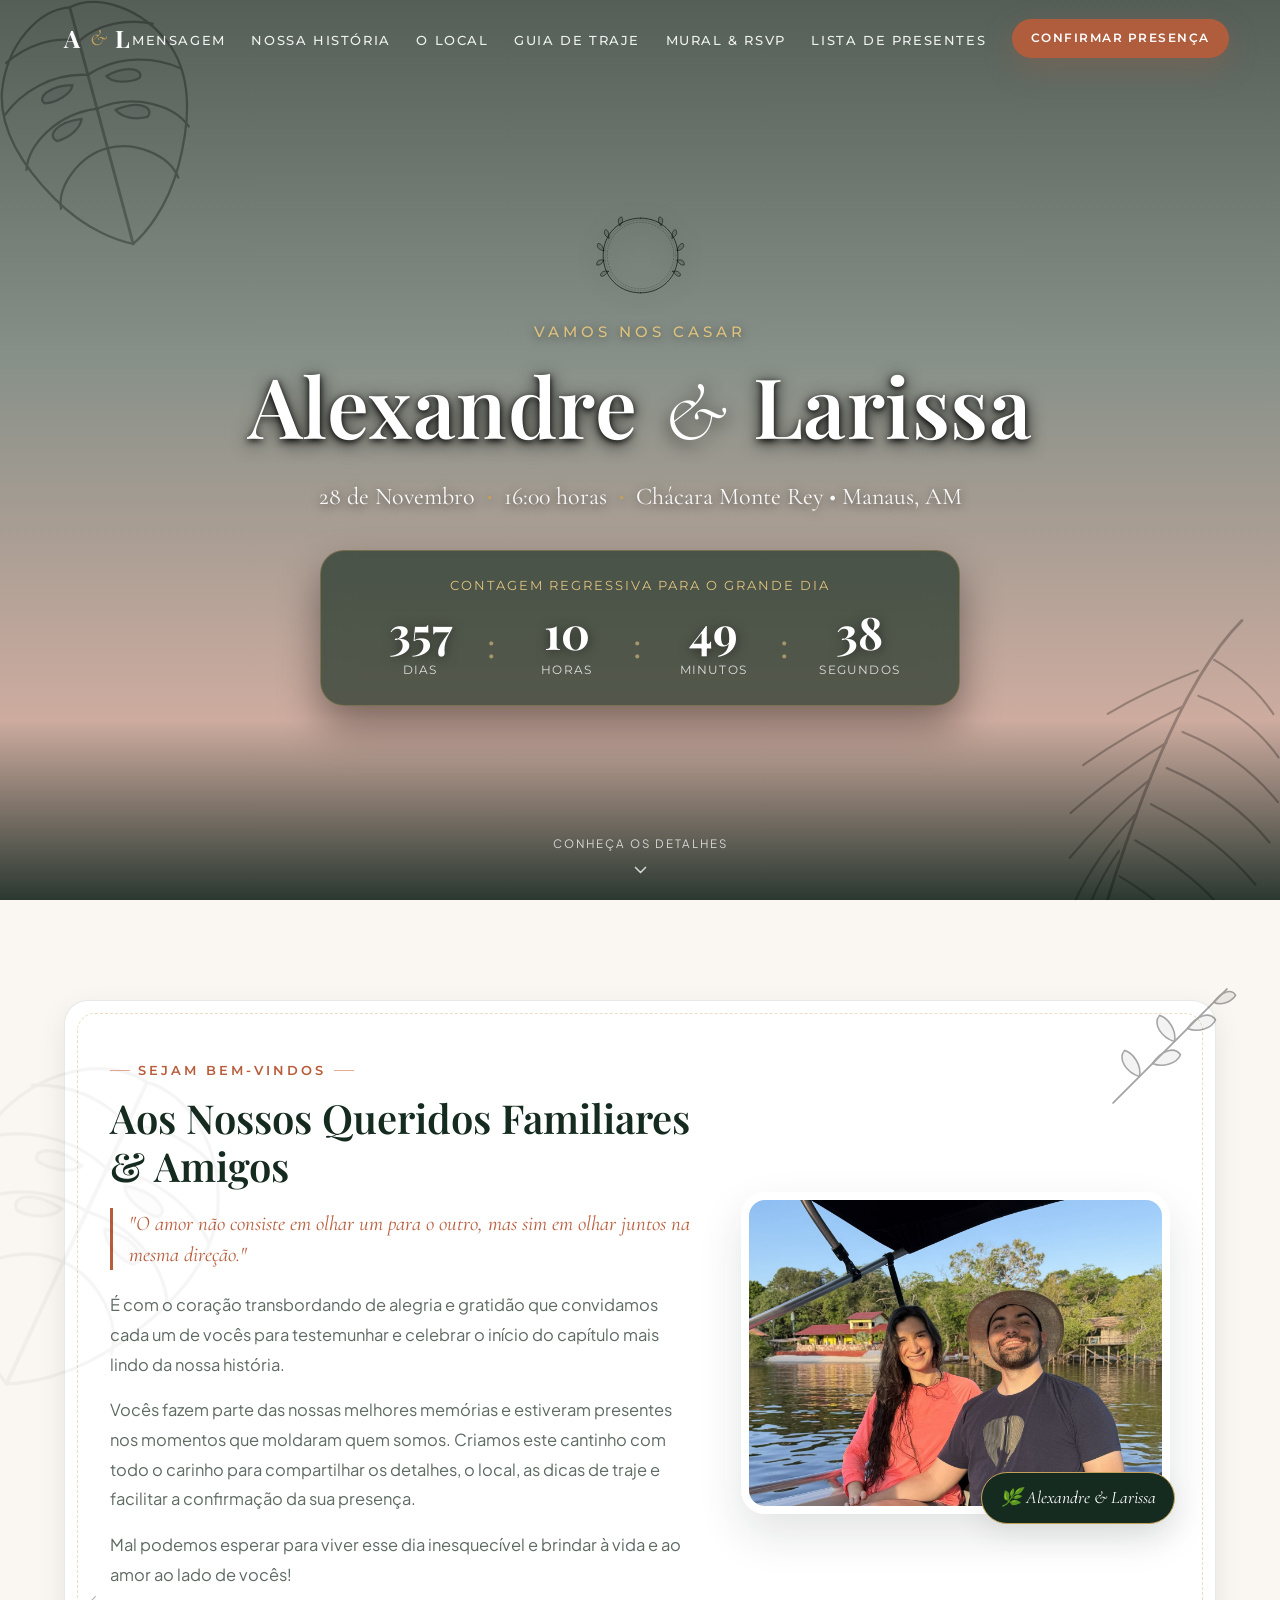
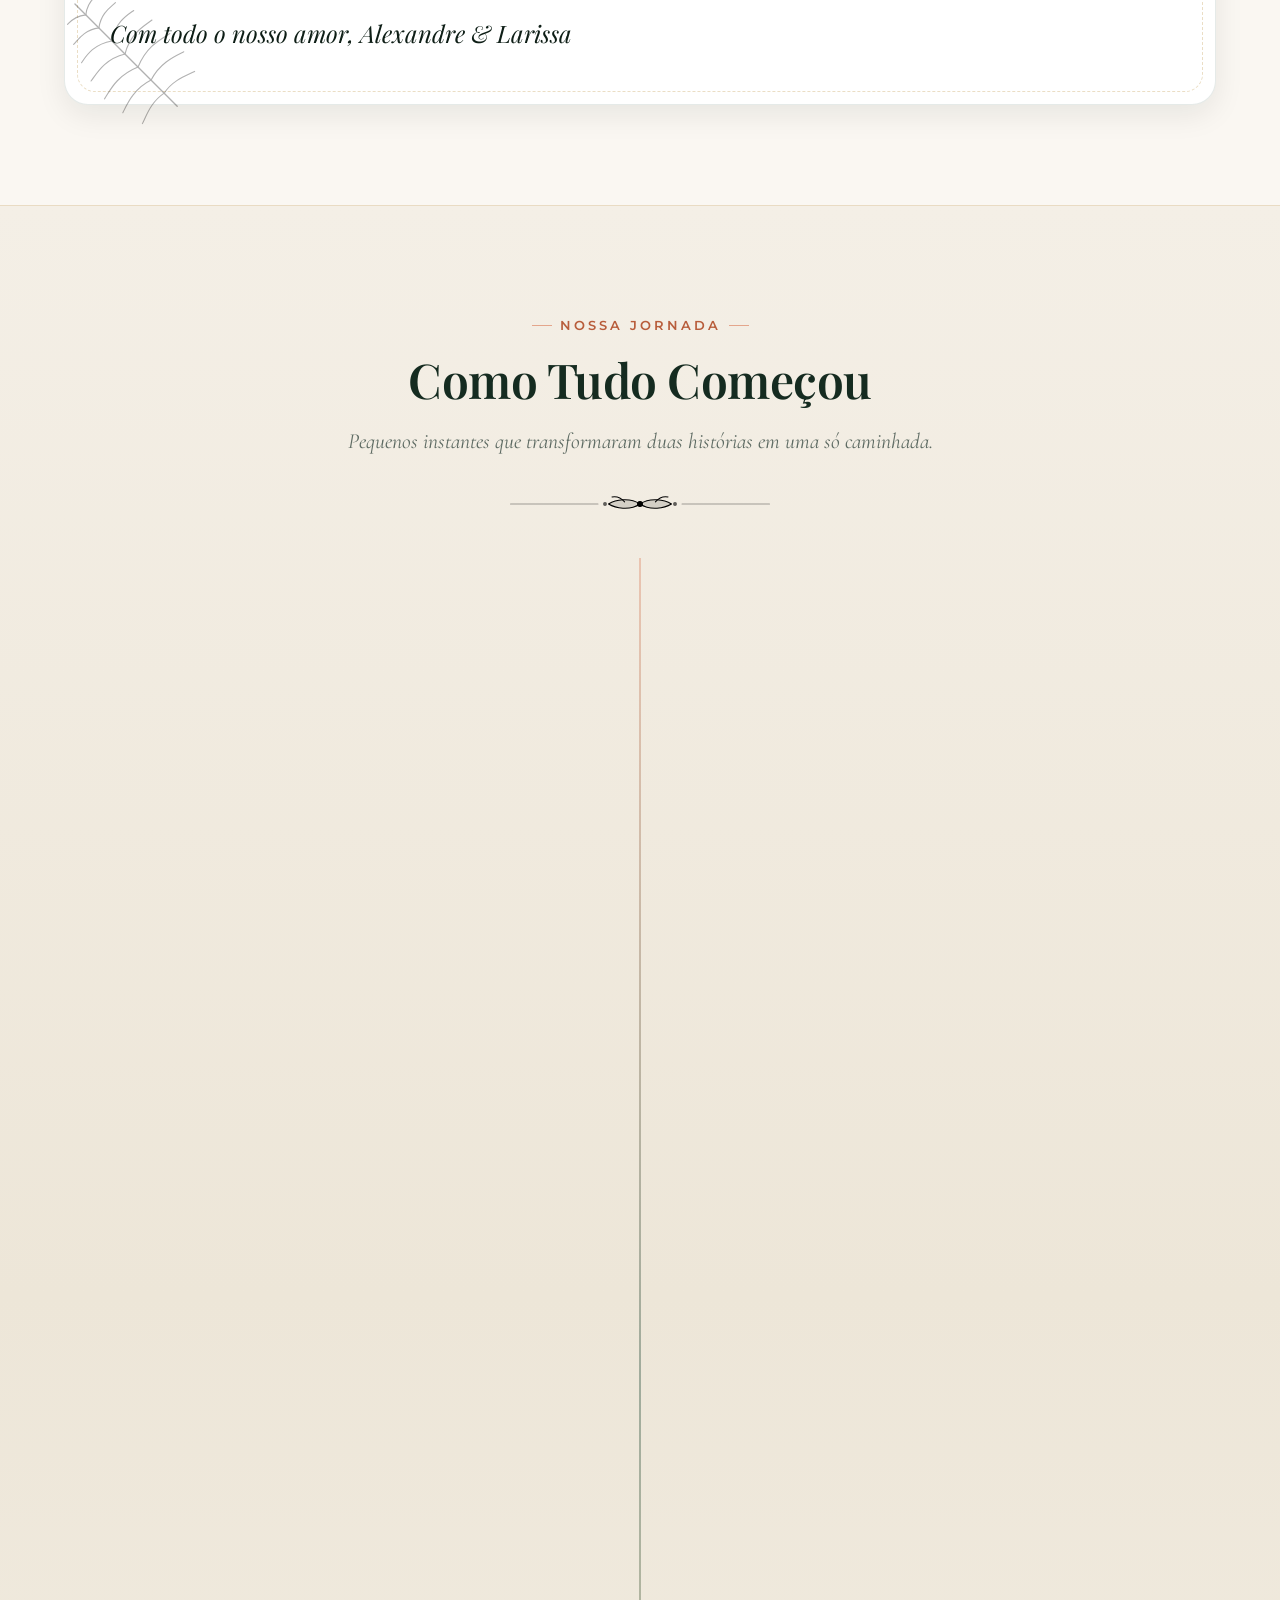
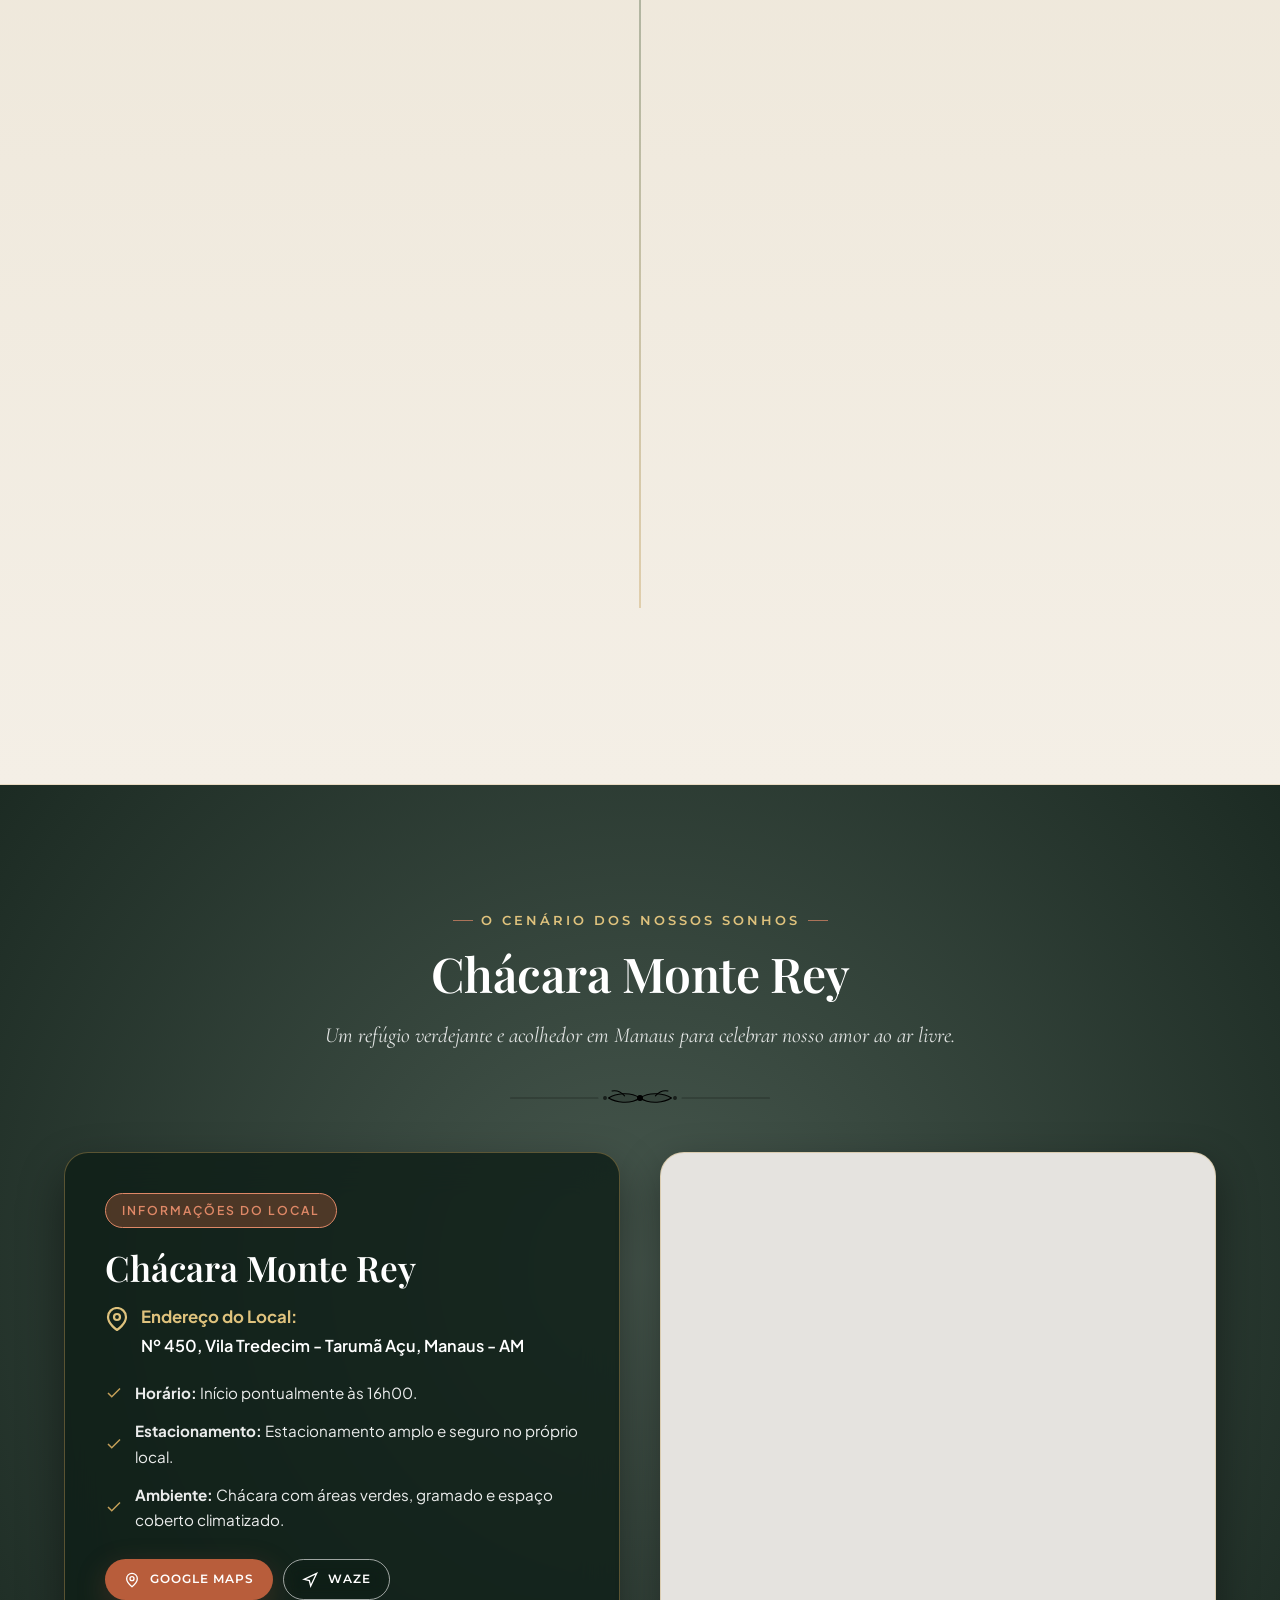
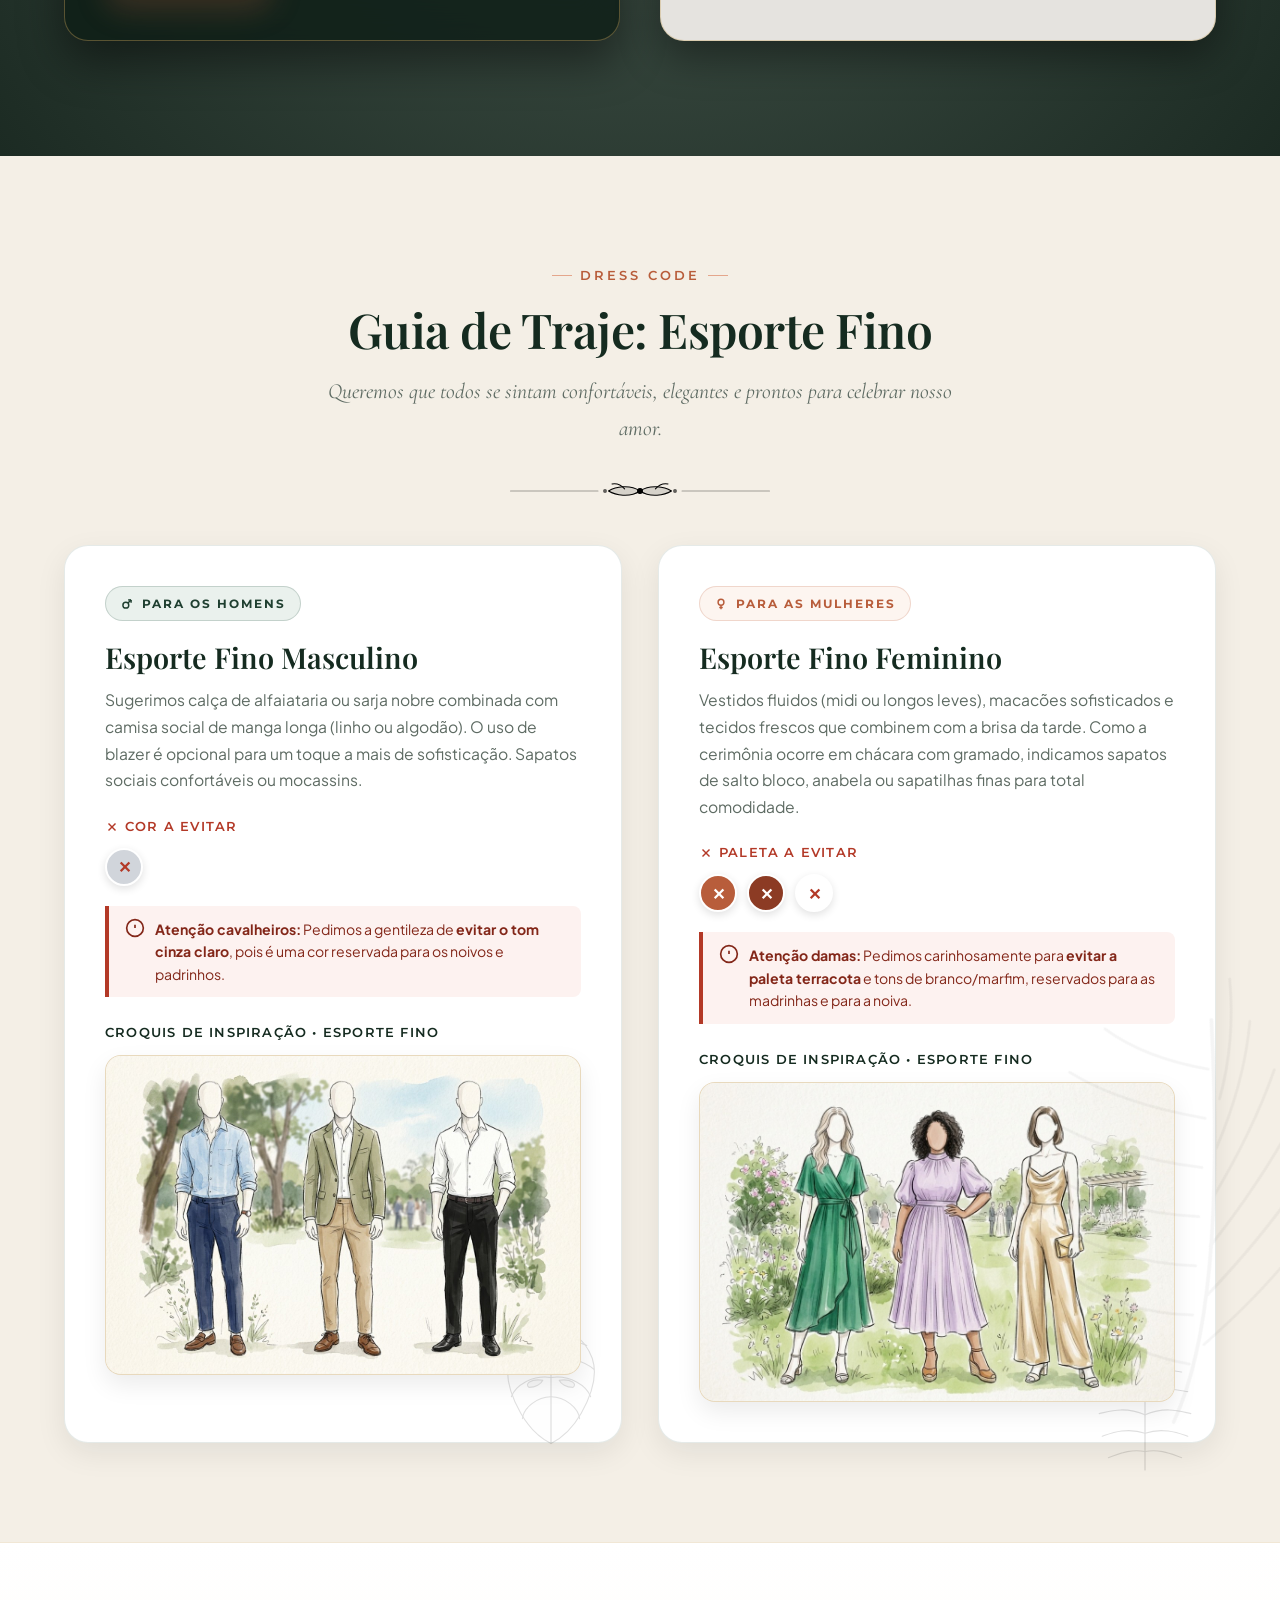
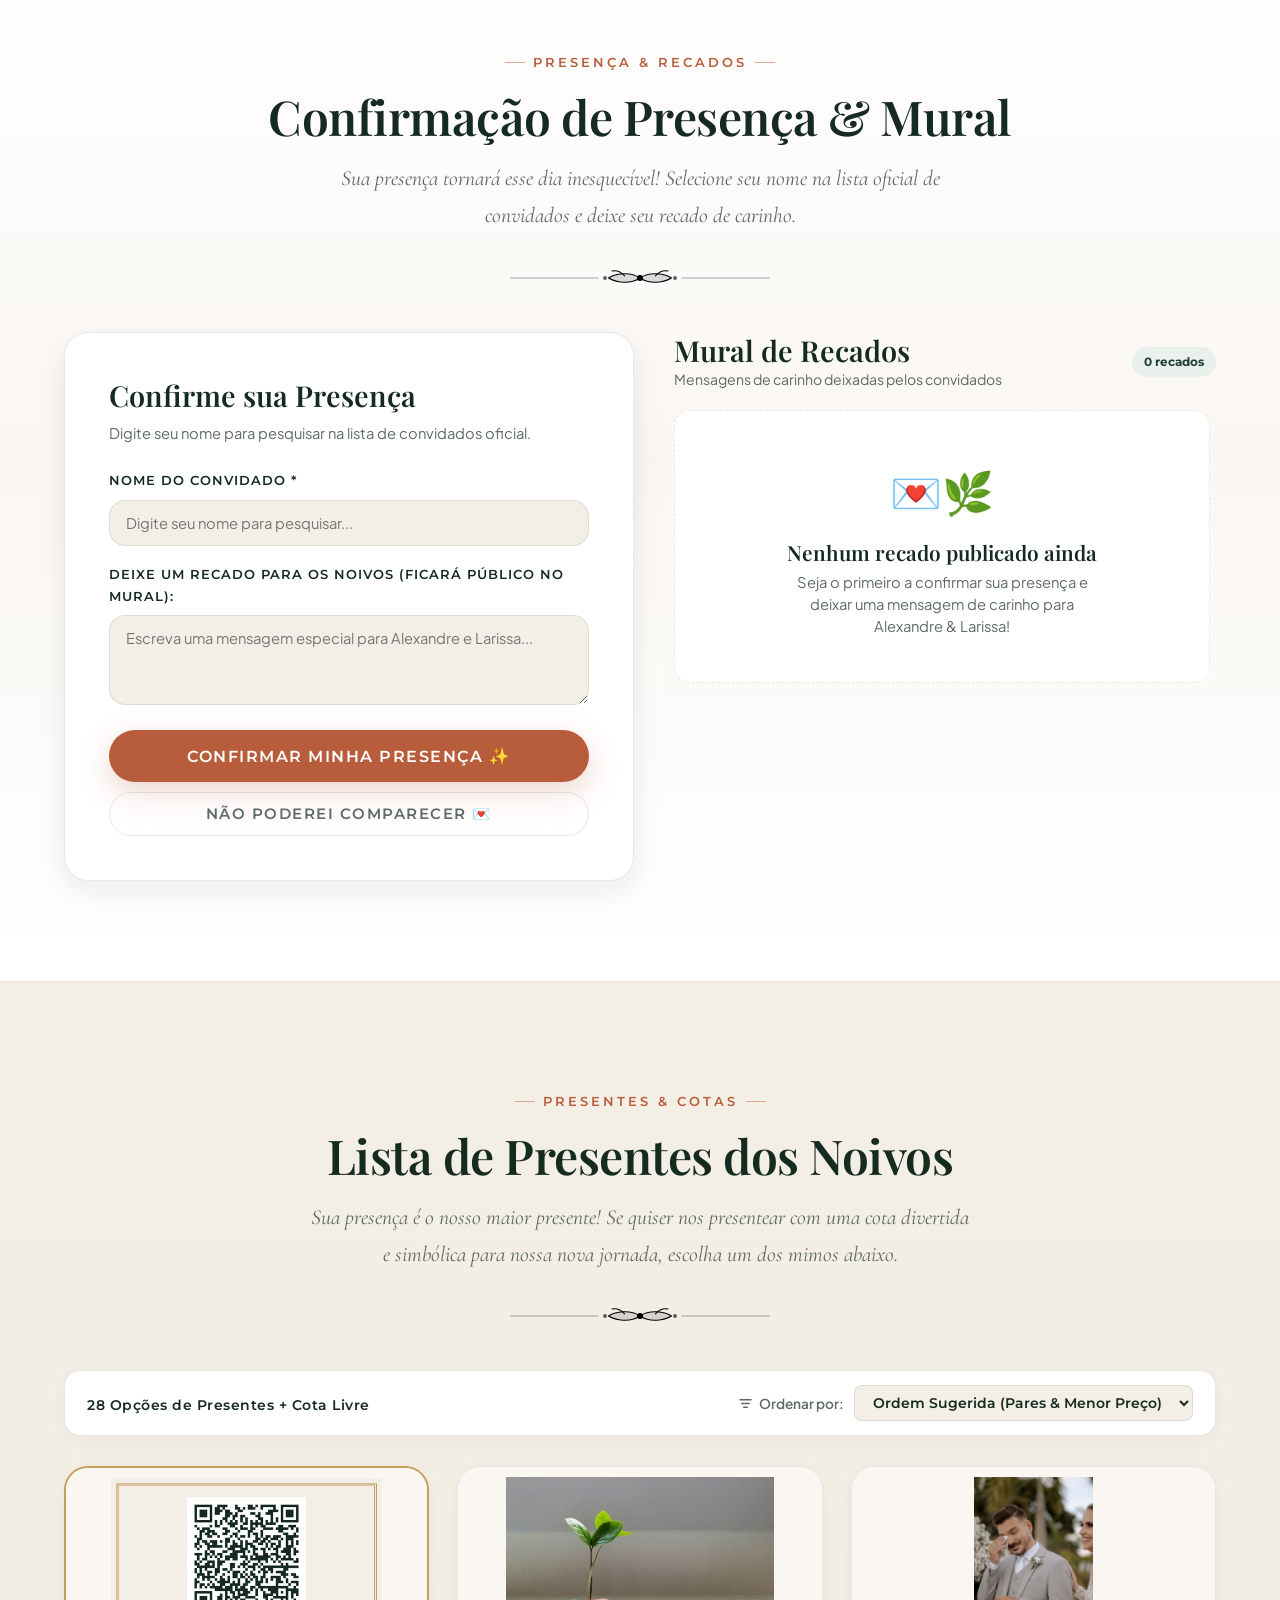
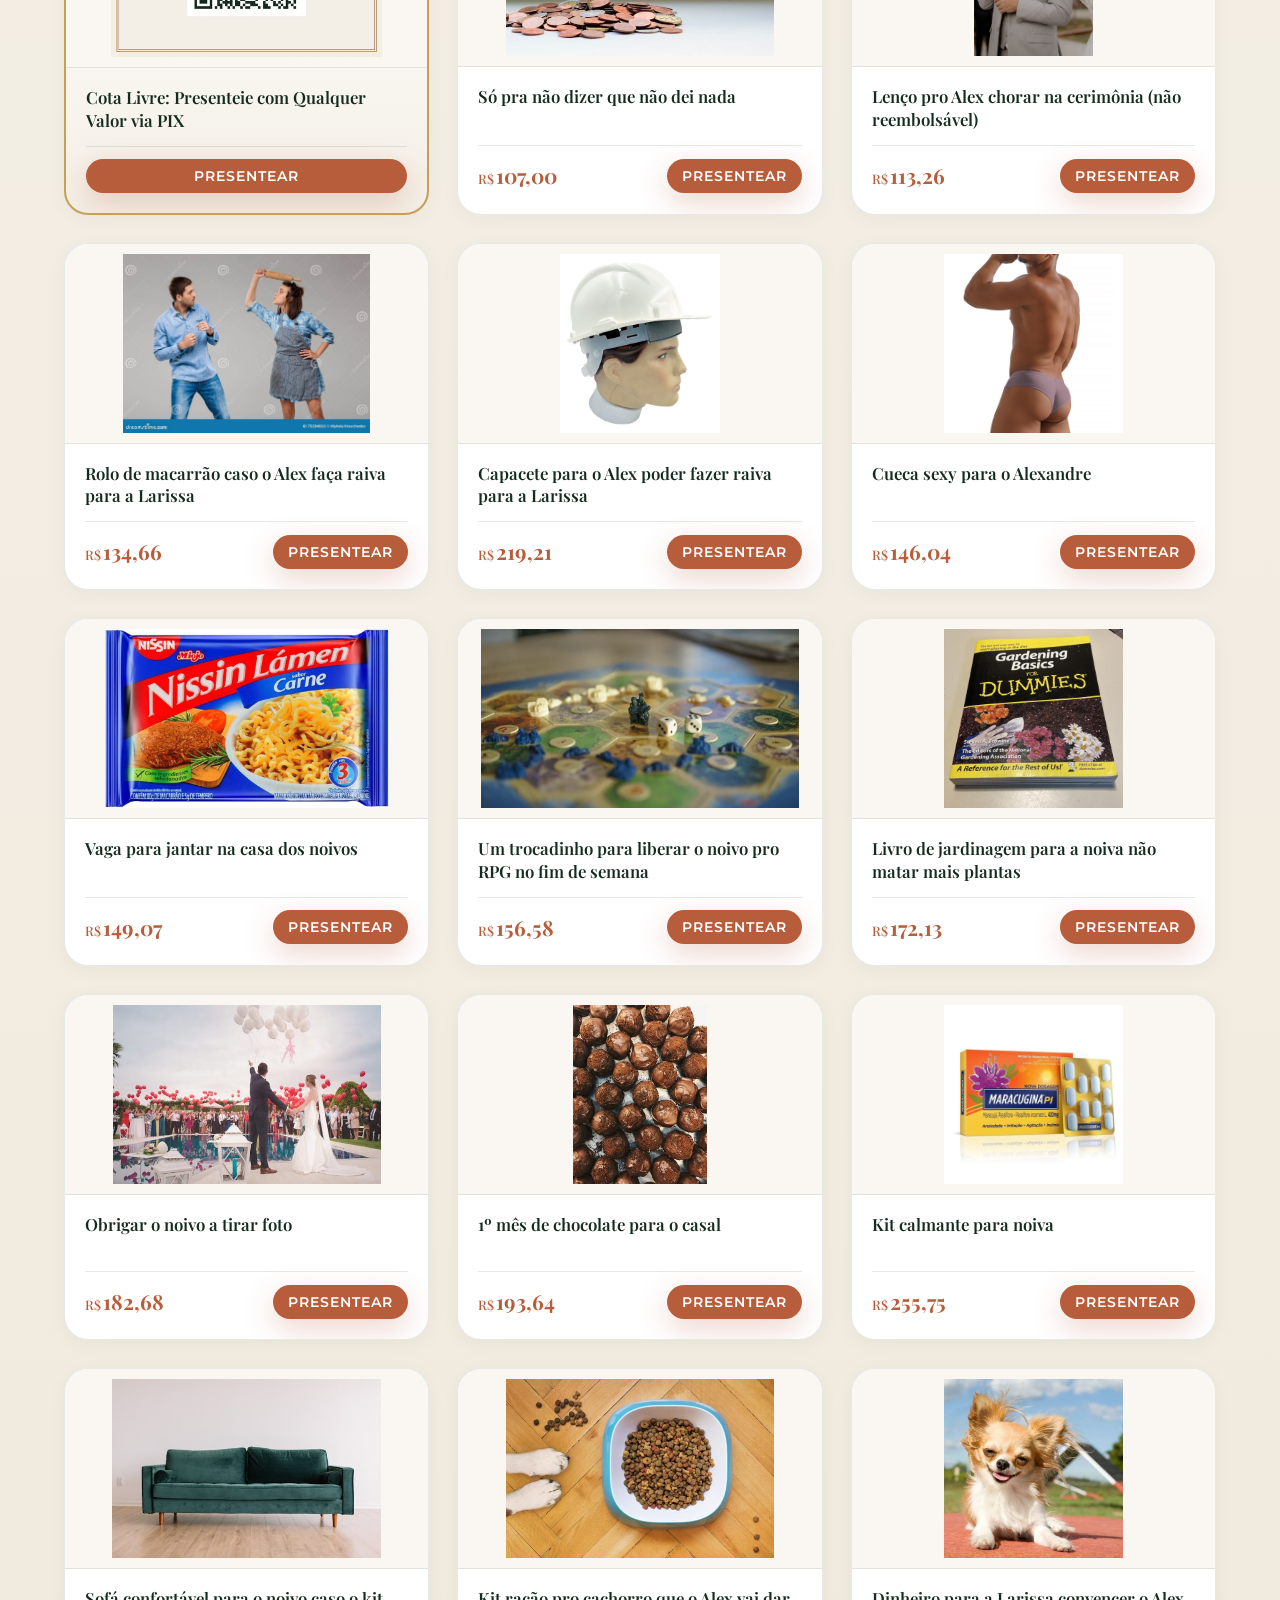
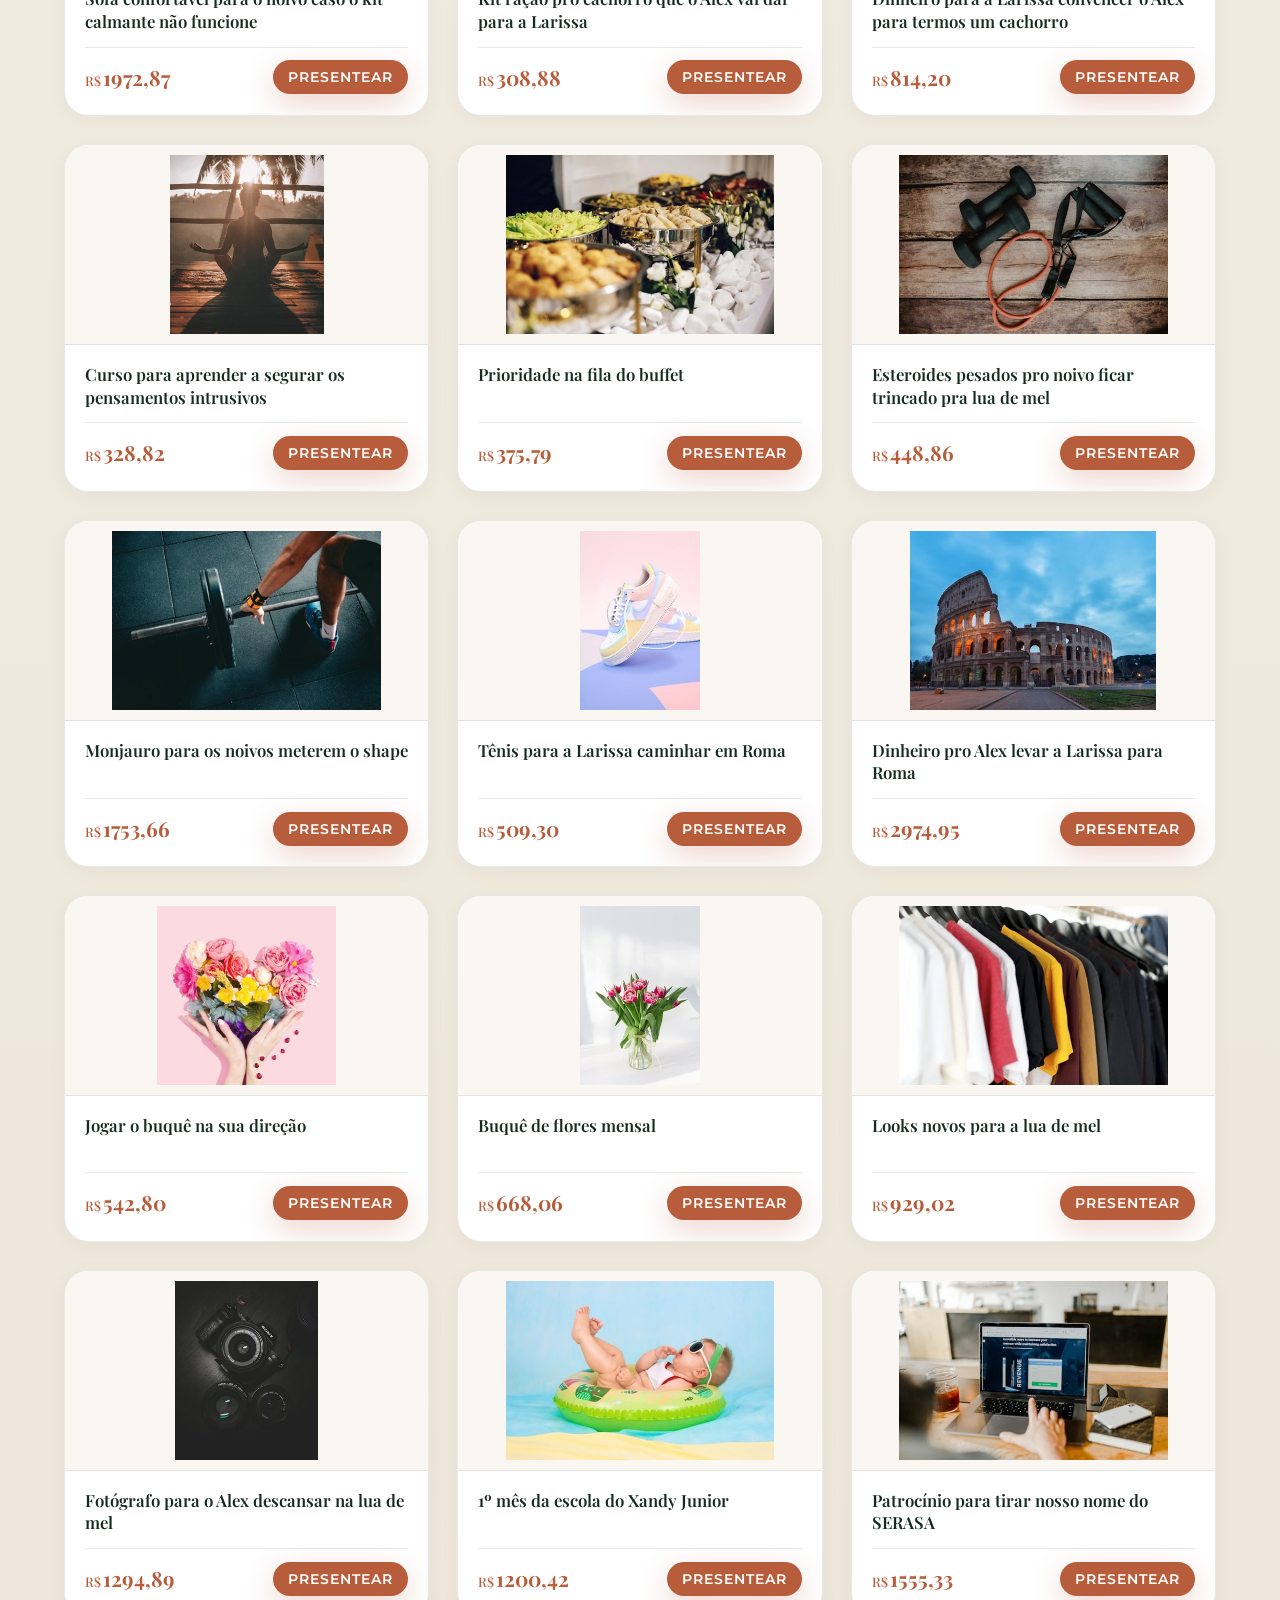
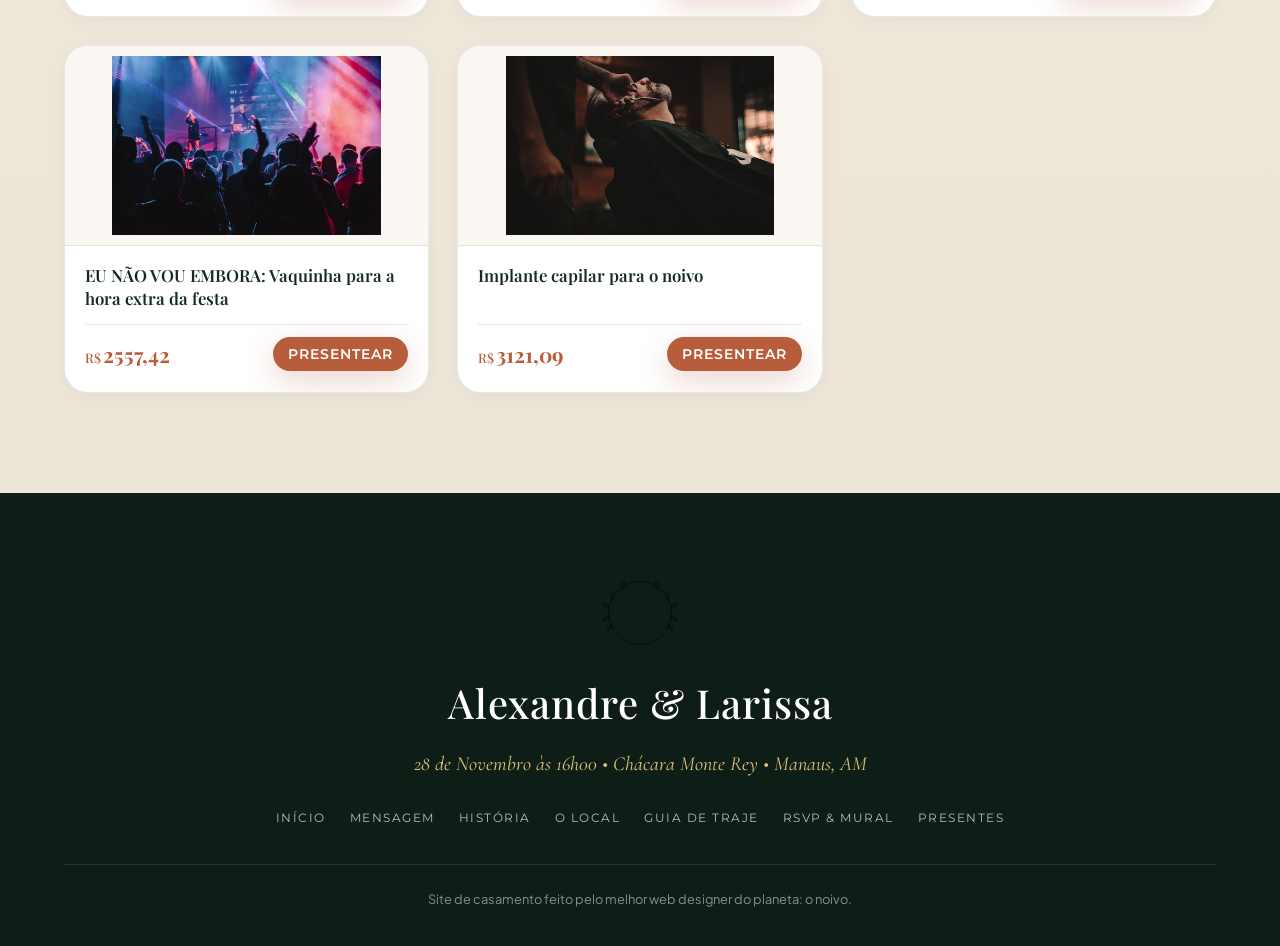
==== commit 080e68fe: "feat: atualizar imagens dos presentes (kit calmante e cachorro) e ajustes no site" ====
--- a/index.html
+++ b/index.html
@@ -96,28 +96,44 @@
   <aside class="floating-photo-rail rail-left" id="railLeft" aria-hidden="true">
     <div class="rail-track" id="leftRailTrack">
       <div class="floating-photo-card">
-        <img src="assets/photos/IMG_6812.jpg" alt="Alexandre &amp; Larissa" loading="lazy" />
-      </div>
-      <div class="floating-photo-card">
-        <img src="assets/photos/IMG_6819.jpg" alt="Momentos Alexandre &amp; Larissa" loading="lazy" />
-      </div>
-      <div class="floating-photo-card">
-        <img src="assets/photos/IMG_6870.jpg" alt="Amor e Cumplicidade" loading="lazy" />
-      </div>
-      <div class="floating-photo-card">
-        <img src="assets/photos/IMG_6833.jpg" alt="Pôr do Sol" loading="lazy" />
-      </div>
-      <div class="floating-photo-card">
-        <img src="assets/photos/IMG_6875.jpg" alt="Rumo ao Altar" loading="lazy" />
-      </div>
-      <div class="floating-photo-card">
-        <img src="assets/photos/IMG_6818.jpg" alt="Cumplicidade" loading="lazy" />
-      </div>
-      <div class="floating-photo-card">
-        <img src="assets/photos/foto-pirata.jpg" alt="Foto Divertida dos Noivos" loading="lazy" />
-      </div>
-      <div class="floating-photo-card">
-        <img src="assets/photos/foto-mais-antiga.jpg" alt="Onde Tudo Começou" loading="lazy" />
+        <div class="floating-photo-frame">
+          <img src="assets/photos/IMG_6812.jpg" alt="Alexandre &amp; Larissa" loading="lazy" />
+        </div>
+      </div>
+      <div class="floating-photo-card">
+        <div class="floating-photo-frame">
+          <img src="assets/photos/IMG_6819.jpg" alt="Momentos Alexandre &amp; Larissa" loading="lazy" />
+        </div>
+      </div>
+      <div class="floating-photo-card">
+        <div class="floating-photo-frame">
+          <img src="assets/photos/IMG_6870.jpg" alt="Amor e Cumplicidade" loading="lazy" />
+        </div>
+      </div>
+      <div class="floating-photo-card">
+        <div class="floating-photo-frame">
+          <img src="assets/photos/IMG_6833.jpg" alt="Pôr do Sol" loading="lazy" />
+        </div>
+      </div>
+      <div class="floating-photo-card">
+        <div class="floating-photo-frame">
+          <img src="assets/photos/IMG_6875.jpg" alt="Rumo ao Altar" loading="lazy" />
+        </div>
+      </div>
+      <div class="floating-photo-card">
+        <div class="floating-photo-frame">
+          <img src="assets/photos/IMG_6818.jpg" alt="Cumplicidade" loading="lazy" />
+        </div>
+      </div>
+      <div class="floating-photo-card">
+        <div class="floating-photo-frame">
+          <img src="assets/photos/foto-pirata.jpg" alt="Foto Divertida dos Noivos" loading="lazy" />
+        </div>
+      </div>
+      <div class="floating-photo-card">
+        <div class="floating-photo-frame">
+          <img src="assets/photos/foto-mais-antiga.jpg" alt="Onde Tudo Começou" loading="lazy" />
+        </div>
       </div>
     </div>
   </aside>
@@ -125,28 +141,44 @@
   <aside class="floating-photo-rail rail-right" id="railRight" aria-hidden="true">
     <div class="rail-track" id="rightRailTrack">
       <div class="floating-photo-card">
-        <img src="assets/photos/IMG_6818.jpg" alt="Alexandre &amp; Larissa" loading="lazy" />
-      </div>
-      <div class="floating-photo-card">
-        <img src="assets/photos/IMG_6821.jpg" alt="Sorrisos e Alegria" loading="lazy" />
-      </div>
-      <div class="floating-photo-card">
-        <img src="assets/photos/IMG_6875.jpg" alt="Rumo ao Altar" loading="lazy" />
-      </div>
-      <div class="floating-photo-card">
-        <img src="assets/photos/foto-jantar-do-pedido.jpg" alt="Jantar do Pedido" loading="lazy" />
-      </div>
-      <div class="floating-photo-card">
-        <img src="assets/photos/IMG_6812.jpg" alt="Companheirismo" loading="lazy" />
-      </div>
-      <div class="floating-photo-card">
-        <img src="assets/photos/IMG_6870.jpg" alt="Amor Eterno" loading="lazy" />
-      </div>
-      <div class="floating-photo-card">
-        <img src="assets/photos/IMG_6833.jpg" alt="Nossa Jornada" loading="lazy" />
-      </div>
-      <div class="floating-photo-card">
-        <img src="assets/photos/imagem-mensagem.jpg" alt="Carinho dos Noivos" loading="lazy" />
+        <div class="floating-photo-frame">
+          <img src="assets/photos/IMG_6818.jpg" alt="Alexandre &amp; Larissa" loading="lazy" />
+        </div>
+      </div>
+      <div class="floating-photo-card">
+        <div class="floating-photo-frame">
+          <img src="assets/photos/IMG_6821.jpg" alt="Sorrisos e Alegria" loading="lazy" />
+        </div>
+      </div>
+      <div class="floating-photo-card">
+        <div class="floating-photo-frame">
+          <img src="assets/photos/IMG_6875.jpg" alt="Rumo ao Altar" loading="lazy" />
+        </div>
+      </div>
+      <div class="floating-photo-card">
+        <div class="floating-photo-frame">
+          <img src="assets/photos/foto-jantar-do-pedido.jpg" alt="Jantar do Pedido" loading="lazy" />
+        </div>
+      </div>
+      <div class="floating-photo-card">
+        <div class="floating-photo-frame">
+          <img src="assets/photos/IMG_6812.jpg" alt="Companheirismo" loading="lazy" />
+        </div>
+      </div>
+      <div class="floating-photo-card">
+        <div class="floating-photo-frame">
+          <img src="assets/photos/IMG_6870.jpg" alt="Amor Eterno" loading="lazy" />
+        </div>
+      </div>
+      <div class="floating-photo-card">
+        <div class="floating-photo-frame">
+          <img src="assets/photos/IMG_6833.jpg" alt="Nossa Jornada" loading="lazy" />
+        </div>
+      </div>
+      <div class="floating-photo-card">
+        <div class="floating-photo-frame">
+          <img src="assets/photos/imagem-mensagem.jpg" alt="Carinho dos Noivos" loading="lazy" />
+        </div>
       </div>
     </div>
   </aside>
@@ -803,7 +835,7 @@
       </nav>
 
       <div class="footer-bottom">
-        <p>Feito com todo amor e carinho para celebrar nosso casamento na Amazônia. © 2026 Alexandre &amp; Larissa.</p>
+        <p>Site de casamento feito pelo melhor web designer do planeta: o noivo.</p>
       </div>
     </div>
   </footer>
--- a/css/style.css
+++ b/css/style.css
@@ -841,32 +841,46 @@
   height: 100%;
 }
 
-/* Moldura Polaroid Autêntica */
+/* Slot do trilho polaroid (posicionamento absoluto vertical controlado via translate3d no JS) */
 .floating-photo-card {
   position: absolute;
   top: 0;
   left: 0;
   width: 96px;
+  pointer-events: auto;
+  cursor: pointer;
+  will-change: transform, opacity;
+  opacity: 0;
+  transition: opacity 0.2s ease-out;
+  z-index: 40;
+}
+
+.floating-photo-card:hover {
+  z-index: 99 !important;
+  opacity: 1 !important;
+}
+
+/* Moldura Polaroid Autêntica (rotação e escala isoladas de posicionamento vertical para evitar conflitos) */
+.floating-photo-frame {
+  width: 100%;
   background: #ffffff;
   padding: 5px 5px 18px 5px; /* Borda inferior mais larga típica de foto Polaroid */
   border-radius: 2px;
   box-shadow: 0 10px 25px rgba(0, 0, 0, 0.16), 0 2px 6px rgba(0, 0, 0, 0.08);
   border: 1px solid rgba(0, 0, 0, 0.08);
-  transition: box-shadow 0.35s ease, opacity 0.2s ease-out;
-  pointer-events: auto;
-  cursor: pointer;
-  will-change: transform, opacity;
-  opacity: 0;
-}
-
-.floating-photo-card:hover {
-  transform: scale(1.18) rotate(0deg) !important;
-  z-index: 99 !important;
-  opacity: 1 !important;
+  transform: rotate(var(--card-rot, 0deg)) scale(1);
+  transform-origin: center center;
+  transition: transform 0.28s cubic-bezier(0.2, 0.8, 0.2, 1), box-shadow 0.3s ease;
+  will-change: transform;
+}
+
+.floating-photo-card:hover .floating-photo-frame {
+  transform: rotate(0deg) scale(1.18);
   box-shadow: 0 18px 40px rgba(184, 93, 59, 0.35);
 }
 
-.floating-photo-card img {
+.floating-photo-card img,
+.floating-photo-frame img {
   width: 100%;
   aspect-ratio: 1 / 1; /* Foto quadrada polaroid */
   object-fit: cover;
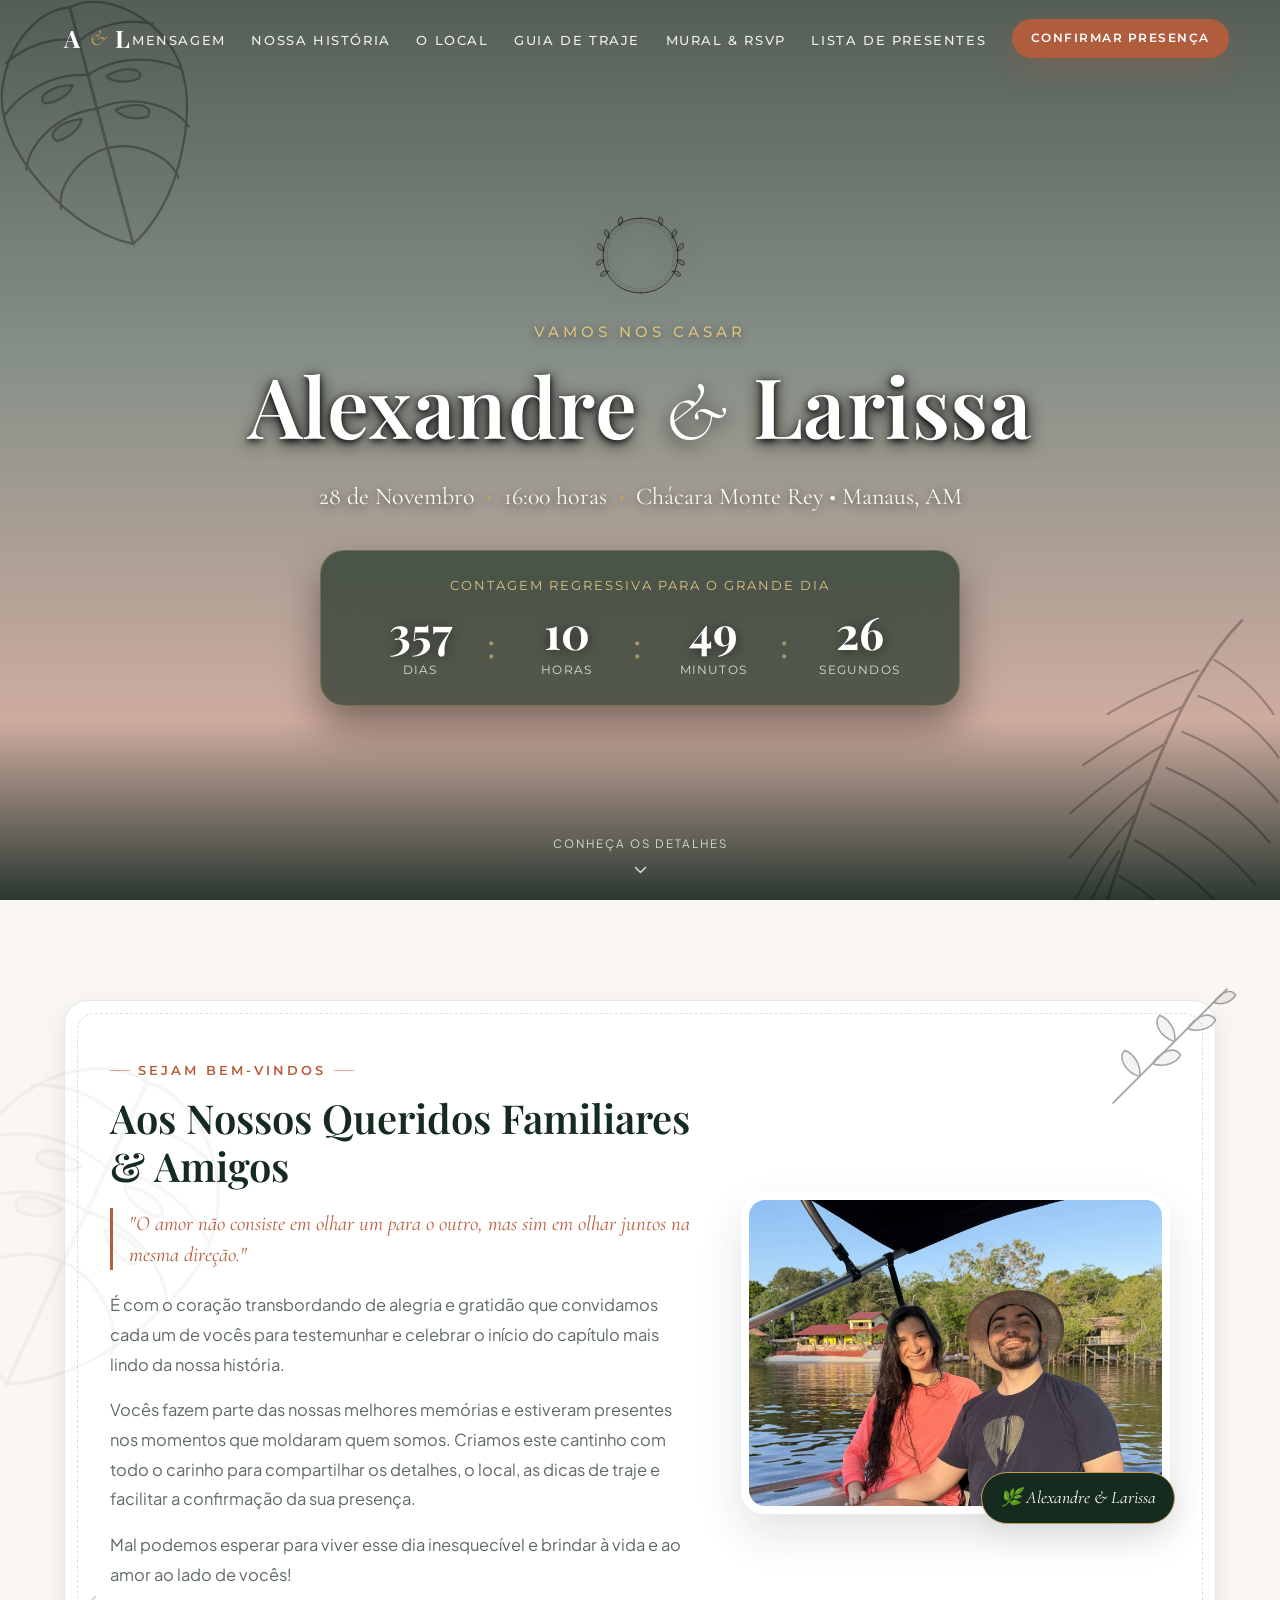
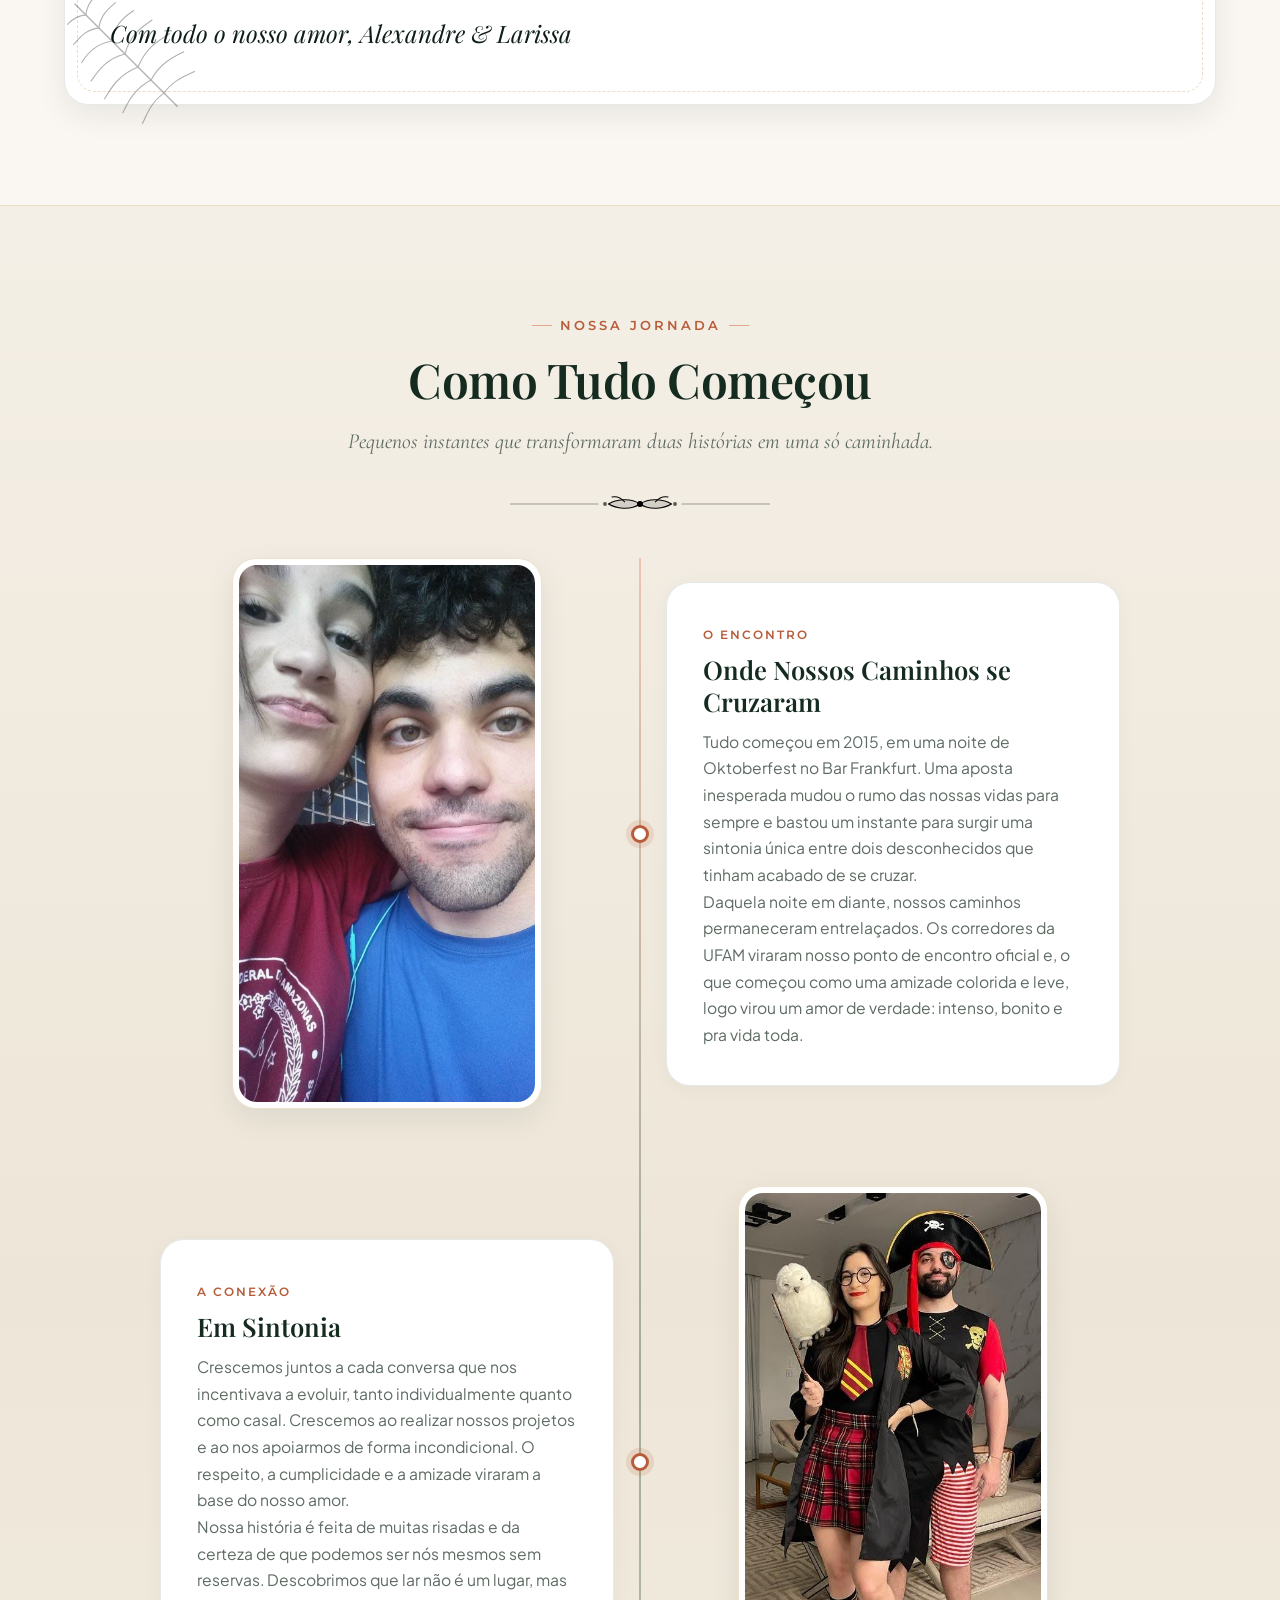
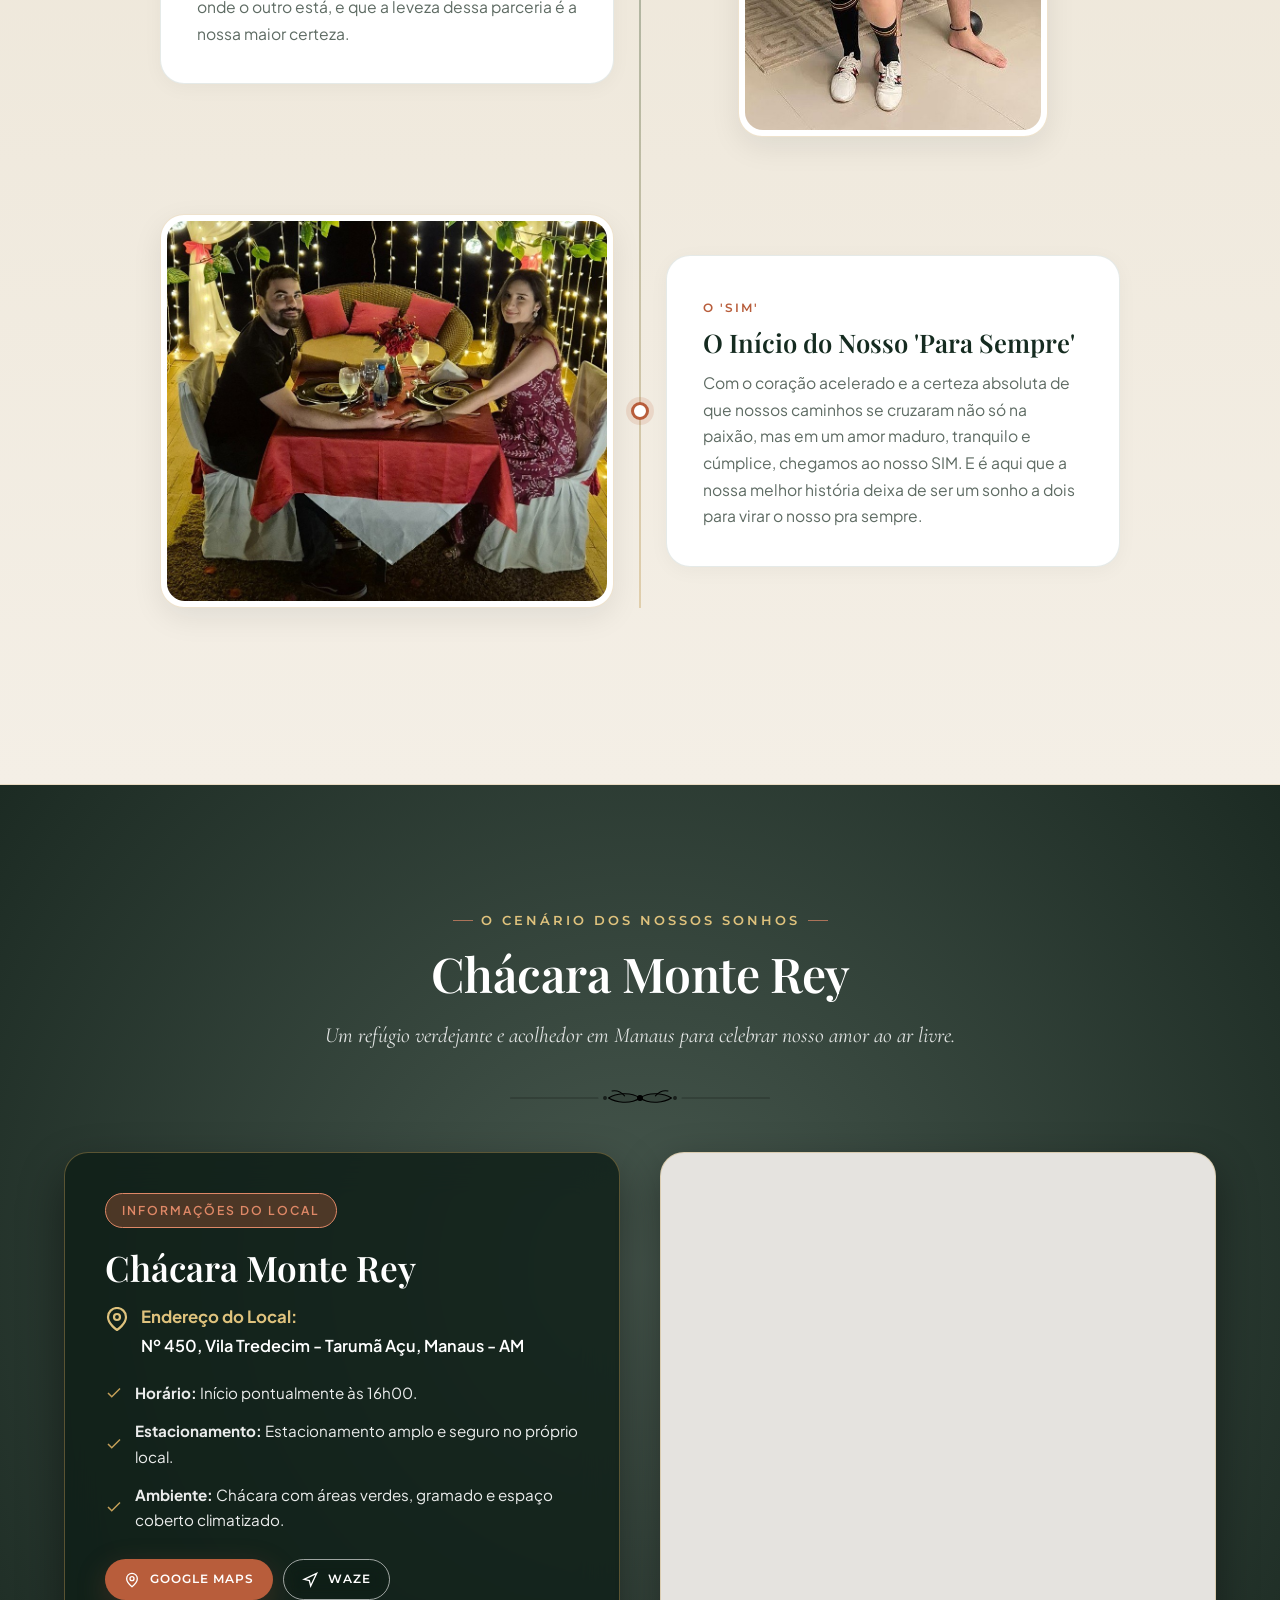
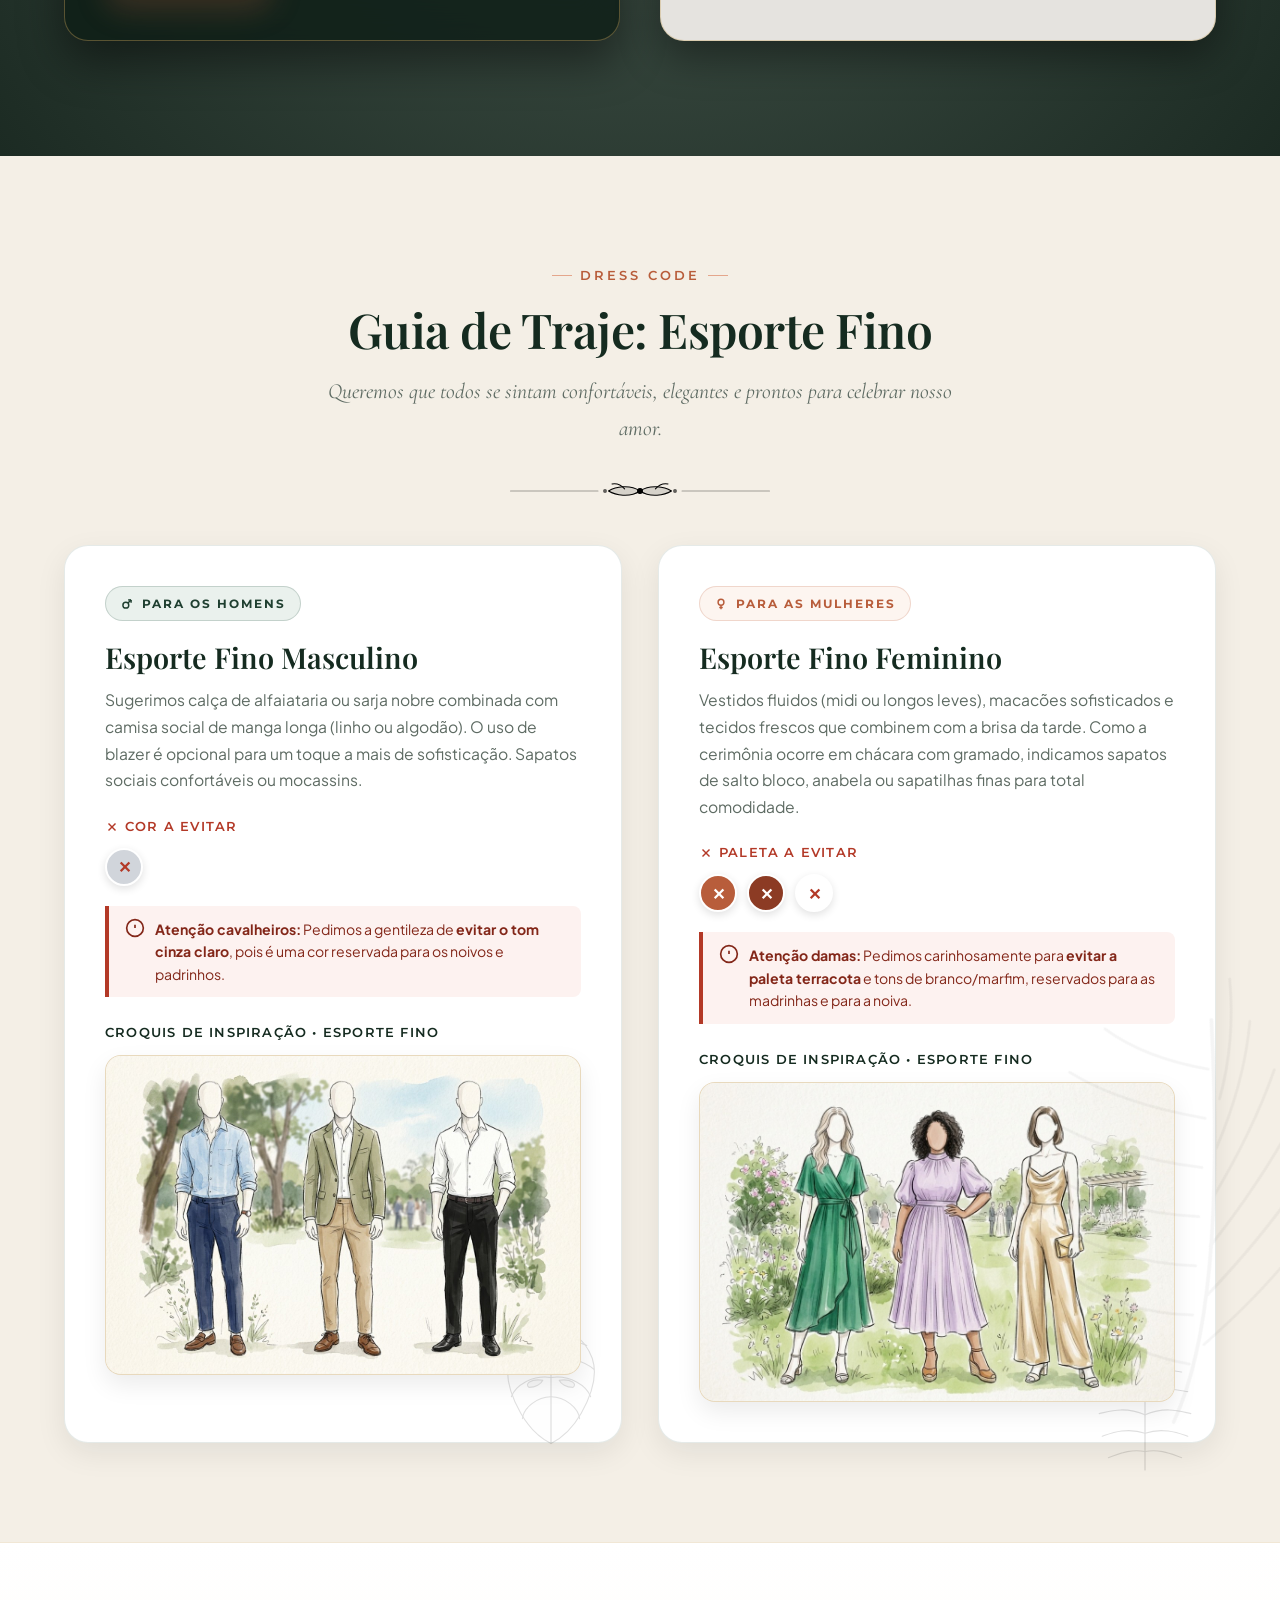
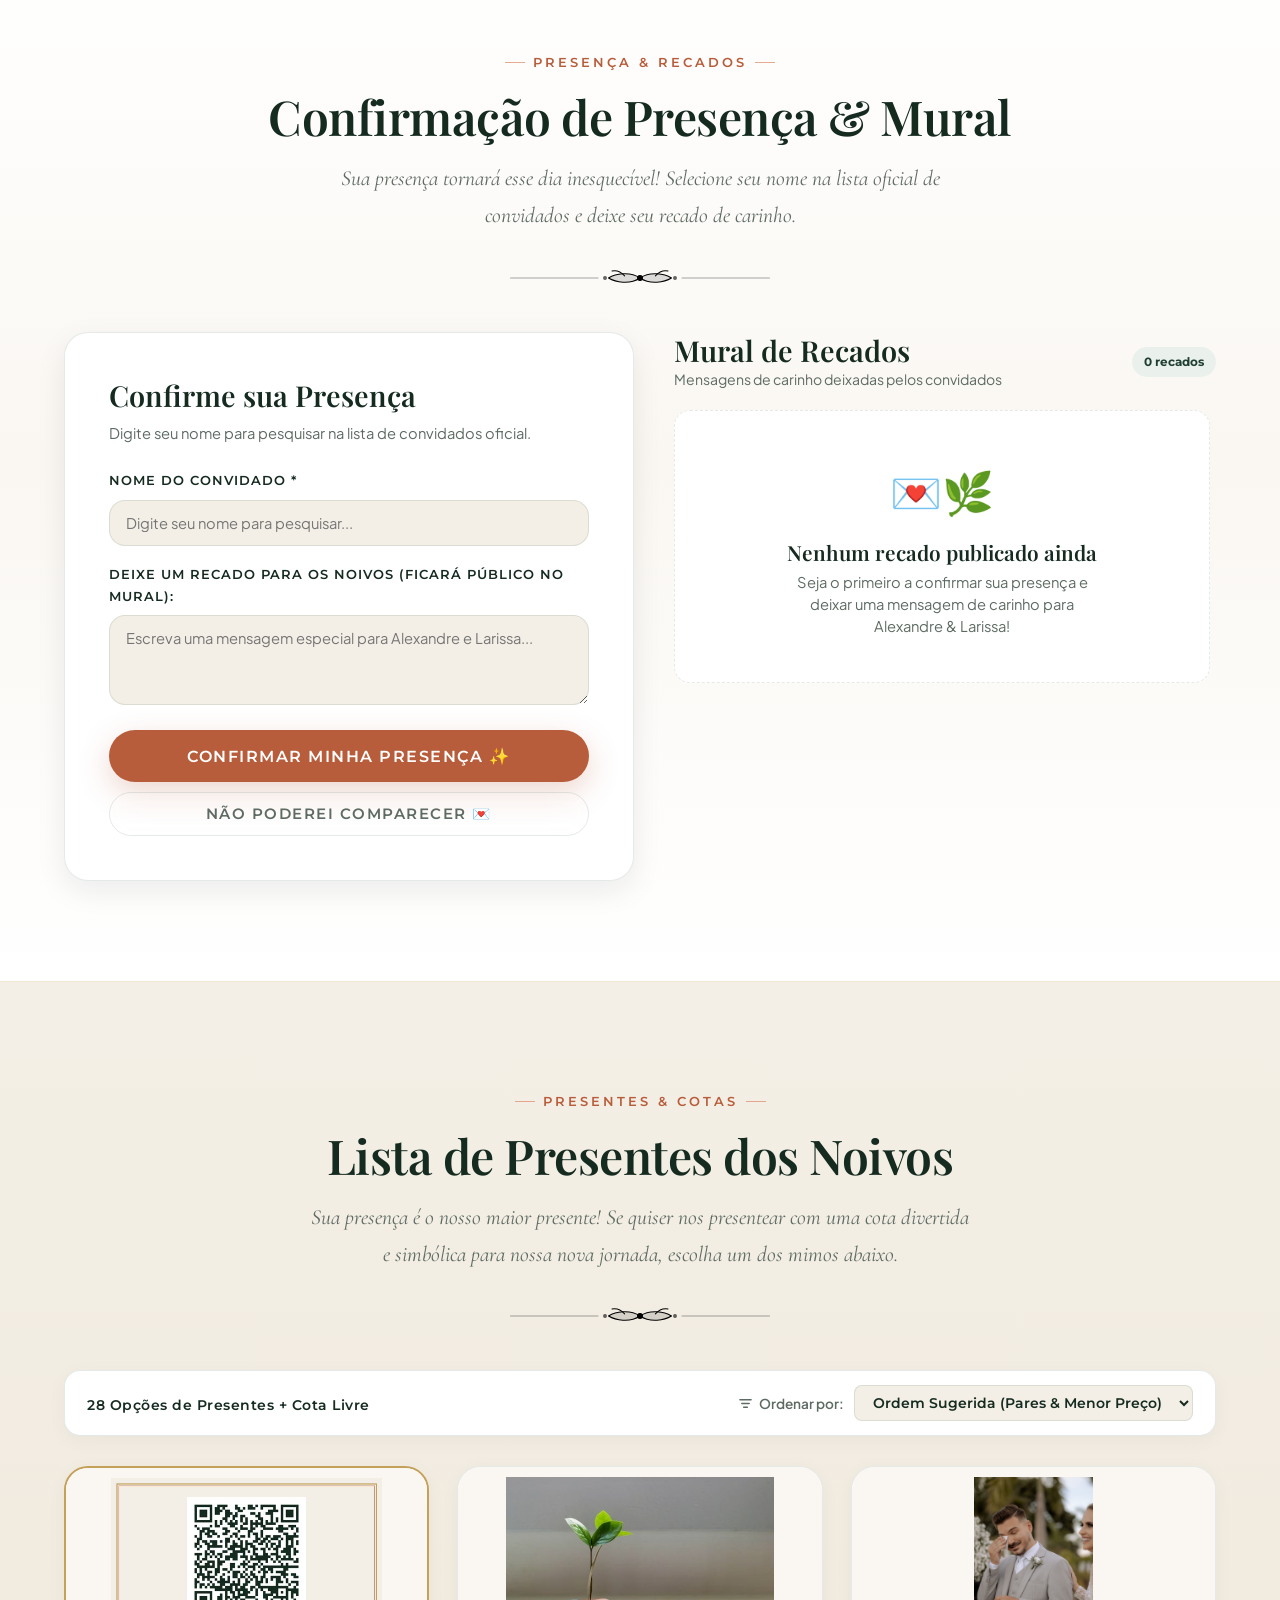
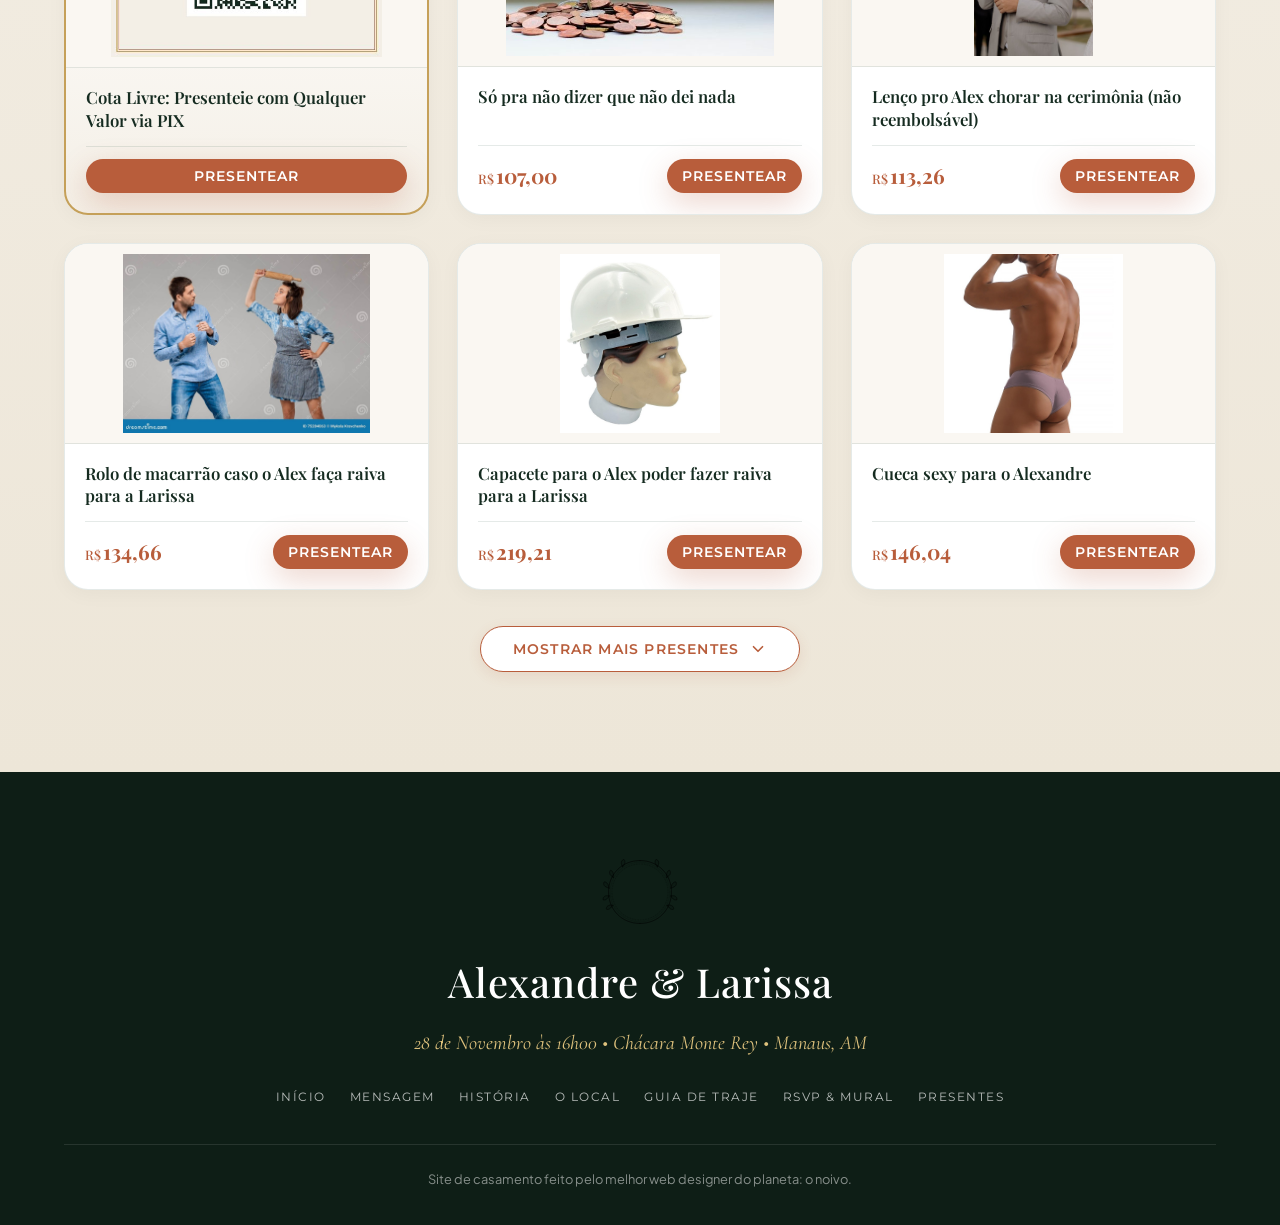
==== commit 5b3ac9ee: "feat(gifts): adicionar paginacao com botoes mostrar mais e mostrar menos na lista de presentes" ====
--- a/index.html
+++ b/index.html
@@ -761,6 +761,22 @@
       <div class="gifts-grid" id="giftsGridContainer">
         <!-- Renderizado dinamicamente via gifts.js -->
       </div>
+
+      <!-- Controles de Exibição dos Presentes (Mostrar mais / Mostrar menos) -->
+      <div class="gifts-actions-wrapper" id="giftsActionsWrapper">
+        <button type="button" class="btn btn-gifts-toggle" id="giftsShowMoreBtn">
+          <span>Mostrar mais presentes</span>
+          <svg width="18" height="18" viewBox="0 0 24 24" fill="none" stroke="currentColor" stroke-width="2.2" stroke-linecap="round" stroke-linejoin="round" aria-hidden="true">
+            <polyline points="6 9 12 15 18 9"></polyline>
+          </svg>
+        </button>
+        <button type="button" class="btn btn-gifts-toggle btn-gifts-toggle-less" id="giftsShowLessBtn" style="display: none;">
+          <span>Mostrar menos</span>
+          <svg width="18" height="18" viewBox="0 0 24 24" fill="none" stroke="currentColor" stroke-width="2.2" stroke-linecap="round" stroke-linejoin="round" aria-hidden="true">
+            <polyline points="18 15 12 9 6 15"></polyline>
+          </svg>
+        </button>
+      </div>
     </div>
   </section>
 
--- a/css/style.css
+++ b/css/style.css
@@ -1859,6 +1859,75 @@
   width: 100%;
 }
 
+/* Estado recolhido de cards de presentes */
+.gift-card.gift-card-hidden {
+  display: none !important;
+}
+
+/* Animação suave ao revelar mais presentes */
+@keyframes giftCardFadeIn {
+  from {
+    opacity: 0;
+    transform: translateY(18px);
+  }
+  to {
+    opacity: 1;
+    transform: translateY(0);
+  }
+}
+
+.gift-card.gift-card-revealed {
+  animation: giftCardFadeIn 0.45s cubic-bezier(0.16, 1, 0.3, 1) both;
+}
+
+/* Container e Botão de Expansão / Recolhimento */
+.gifts-actions-wrapper {
+  display: flex;
+  justify-content: center;
+  align-items: center;
+  margin-top: 36px;
+  width: 100%;
+}
+
+.btn-gifts-toggle {
+  display: inline-flex;
+  align-items: center;
+  justify-content: center;
+  gap: 10px;
+  padding: 13px 32px;
+  background-color: #ffffff;
+  color: var(--color-terracotta-primary);
+  border: 1.5px solid var(--color-terracotta-primary);
+  border-radius: var(--radius-full);
+  font-family: var(--font-sans-accent);
+  font-size: 0.85rem;
+  font-weight: 600;
+  letter-spacing: 1.2px;
+  text-transform: uppercase;
+  cursor: pointer;
+  transition: var(--transition-smooth);
+  box-shadow: 0 4px 14px rgba(184, 93, 59, 0.12);
+}
+
+.btn-gifts-toggle:hover {
+  background-color: var(--color-terracotta-primary);
+  color: var(--color-text-inverse);
+  box-shadow: var(--shadow-glow-terracotta);
+  transform: translateY(-2px);
+}
+
+.btn-gifts-toggle svg {
+  transition: transform 0.3s ease;
+}
+
+.btn-gifts-toggle:hover svg {
+  transform: translateY(2px);
+}
+
+.btn-gifts-toggle.btn-gifts-toggle-less:hover svg {
+  transform: translateY(-2px);
+}
+
 /* Modal de Presente / PIX */
 .gift-modal {
   position: fixed;
@@ -2744,6 +2813,16 @@
     gap: 16px;
   }
 
+  .gifts-actions-wrapper {
+    margin-top: 24px;
+  }
+
+  .btn-gifts-toggle {
+    width: 100%;
+    padding: 13px 20px;
+    font-size: 0.8rem;
+  }
+
   .gift-img-frame {
     height: 190px;
   }
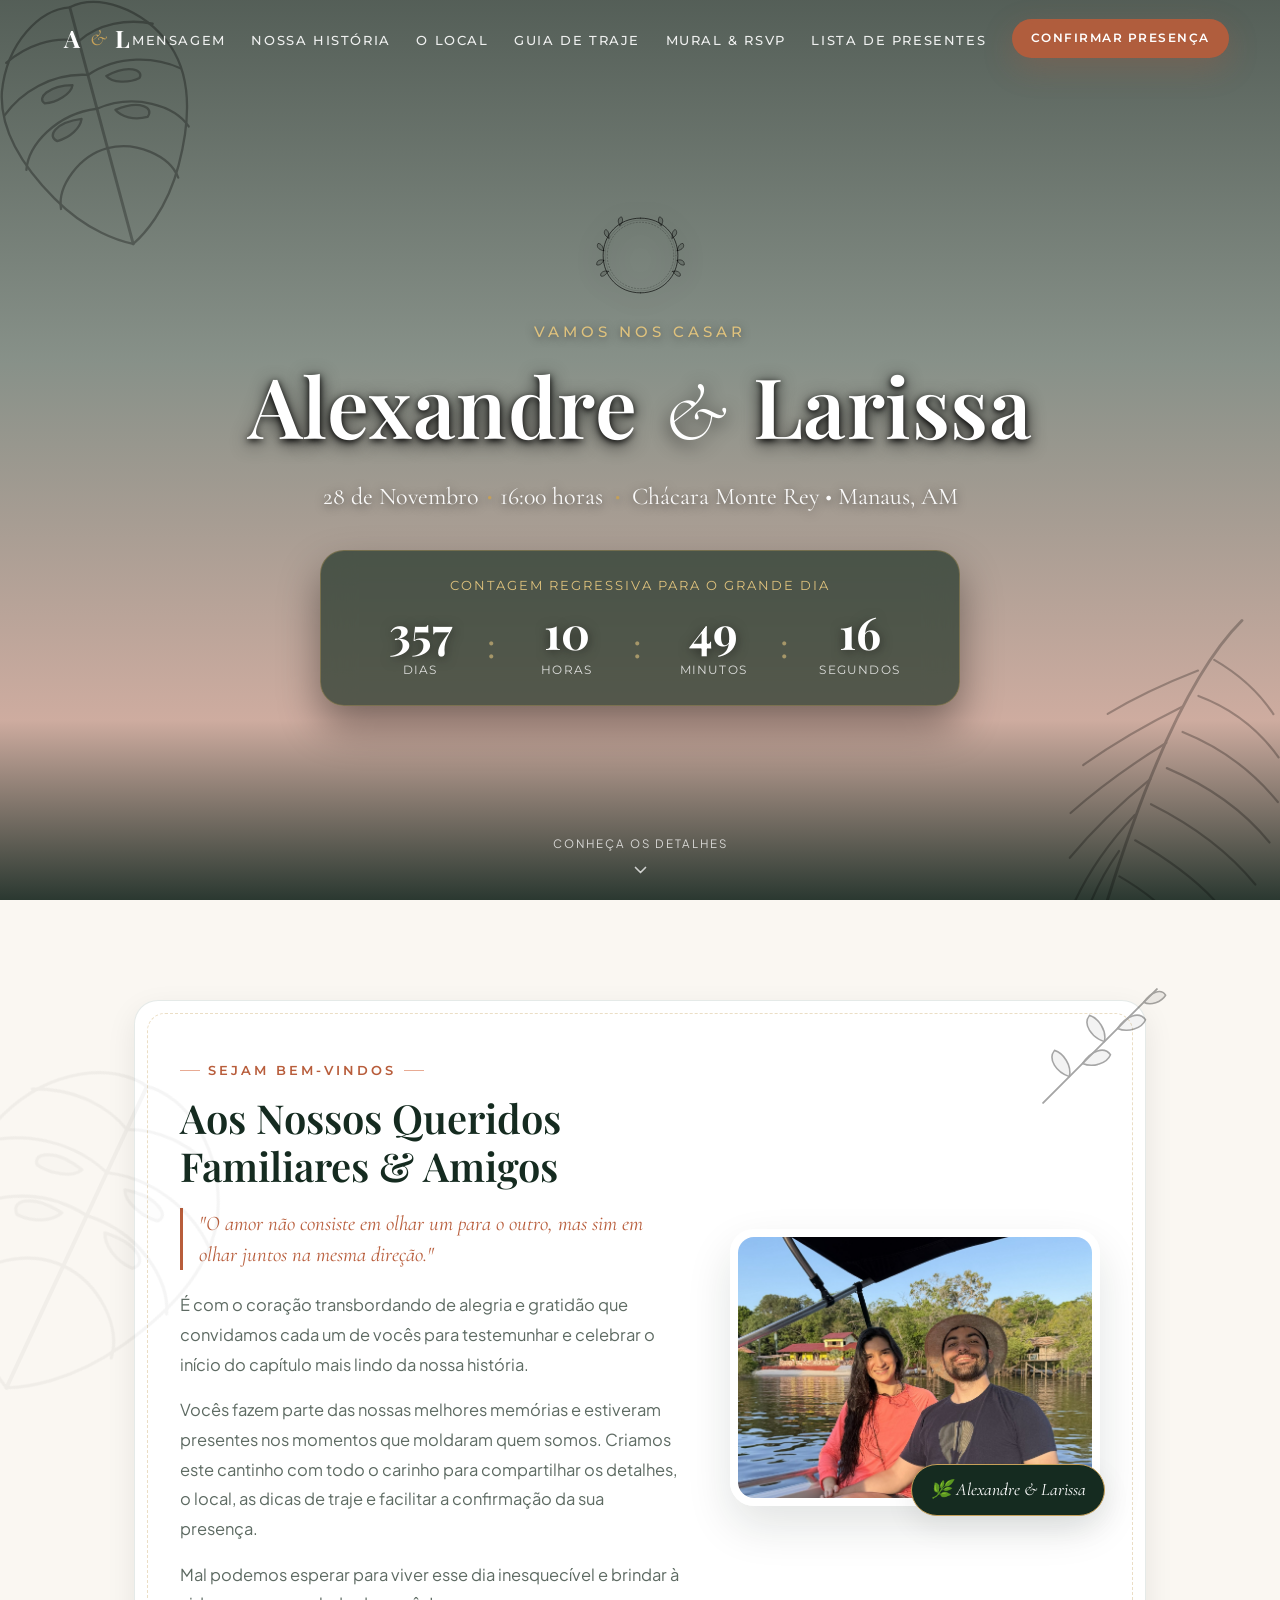
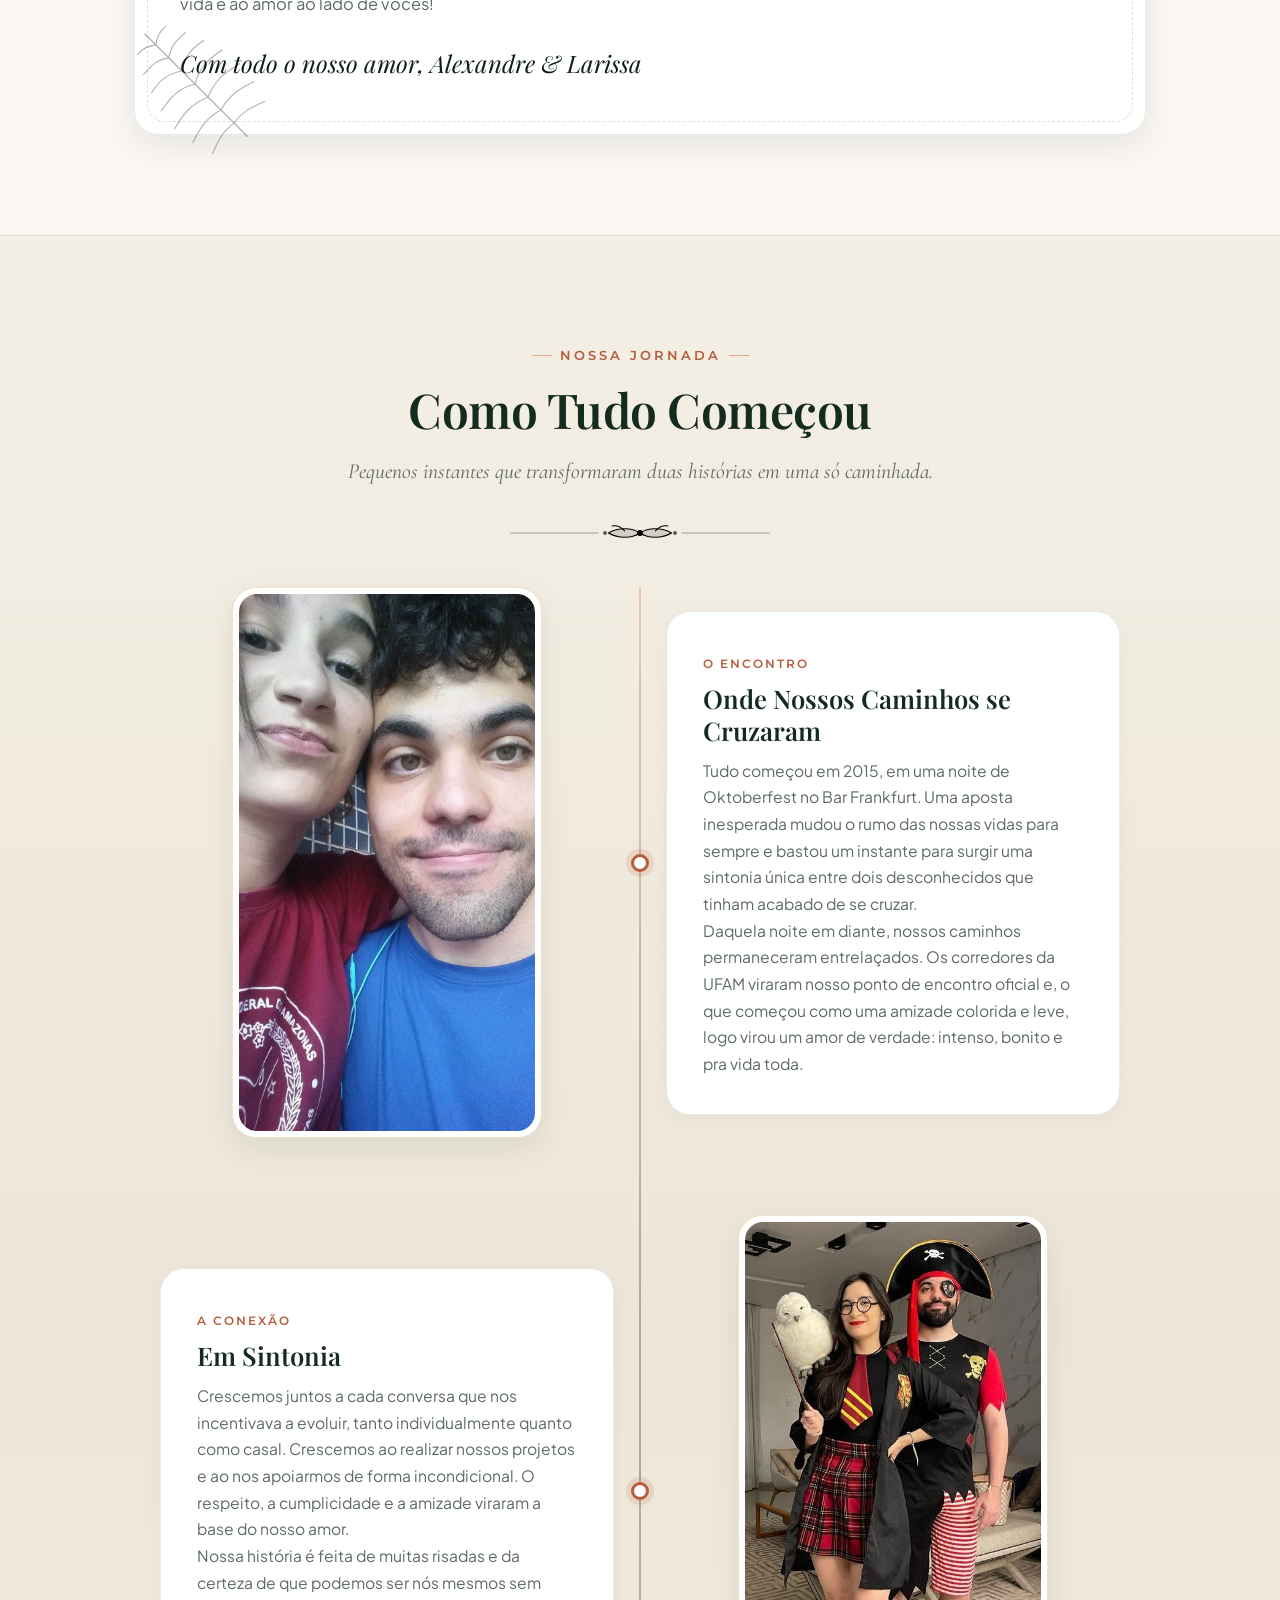
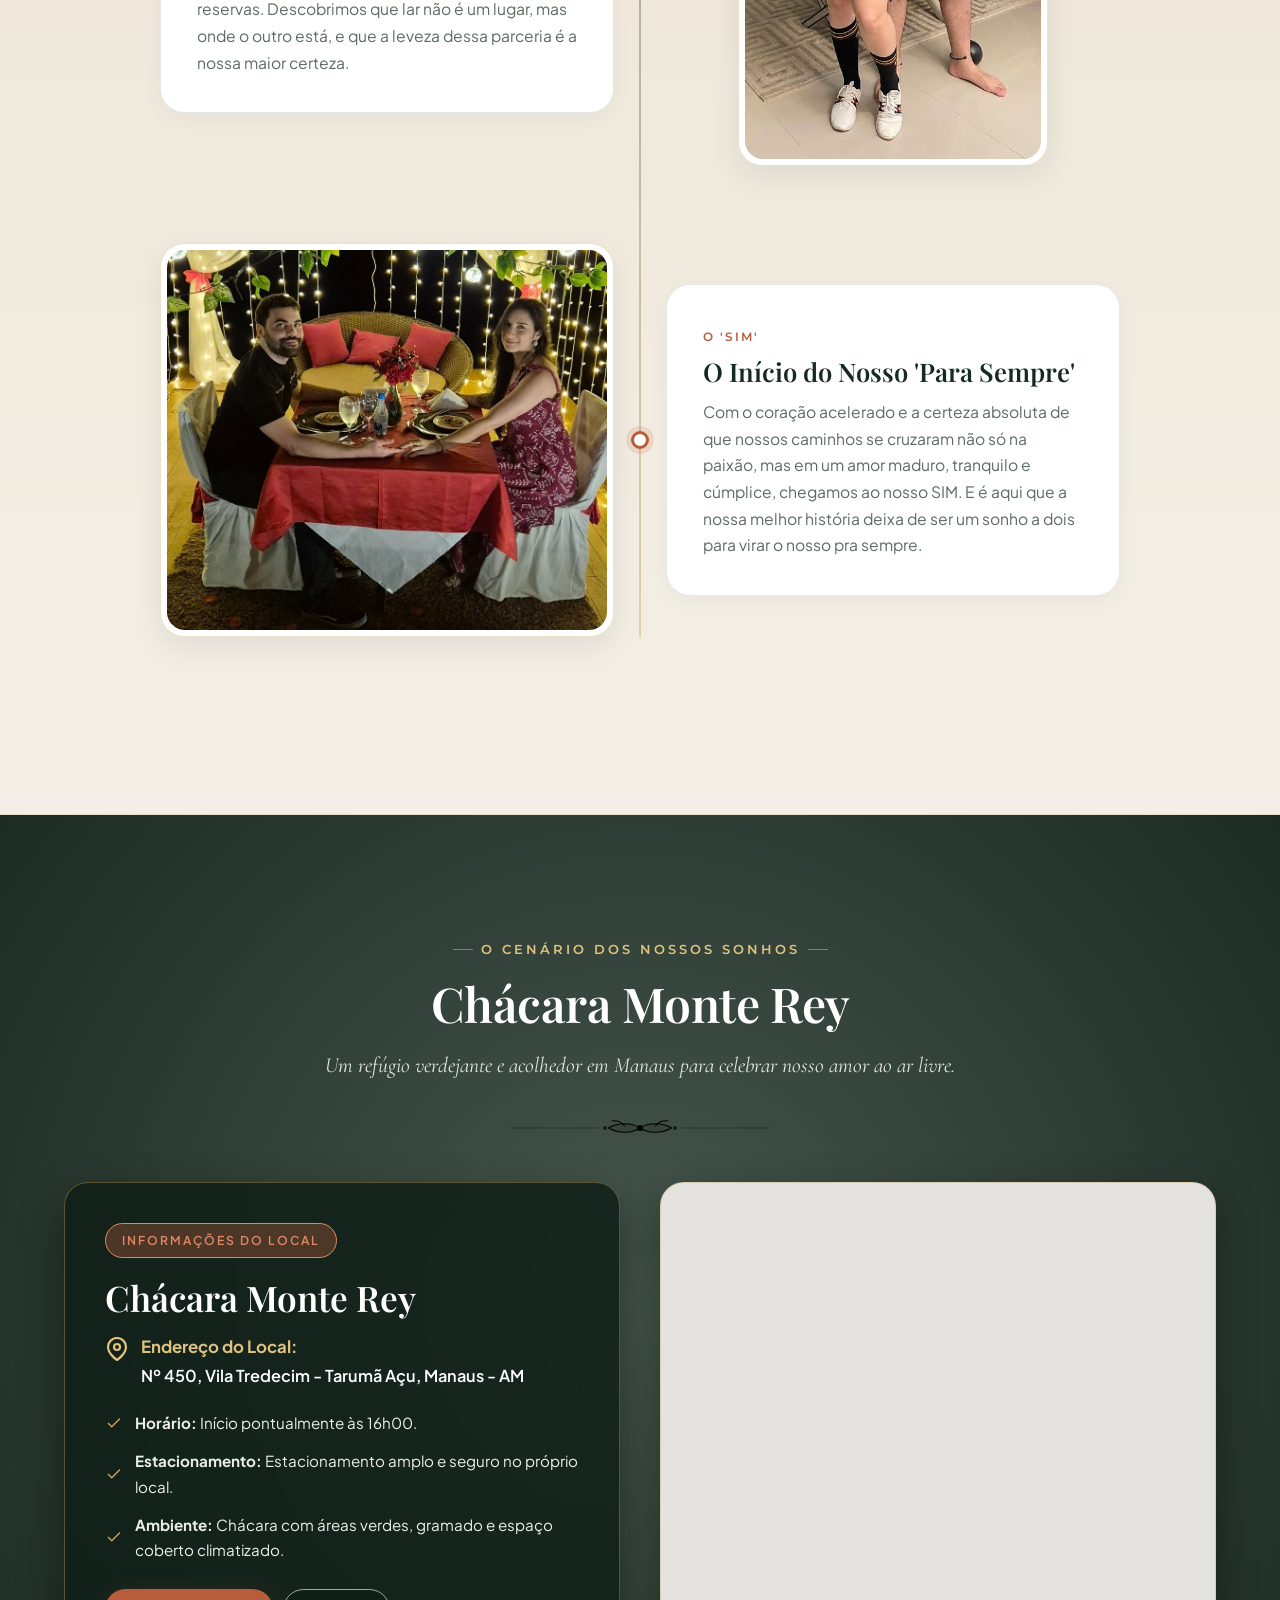
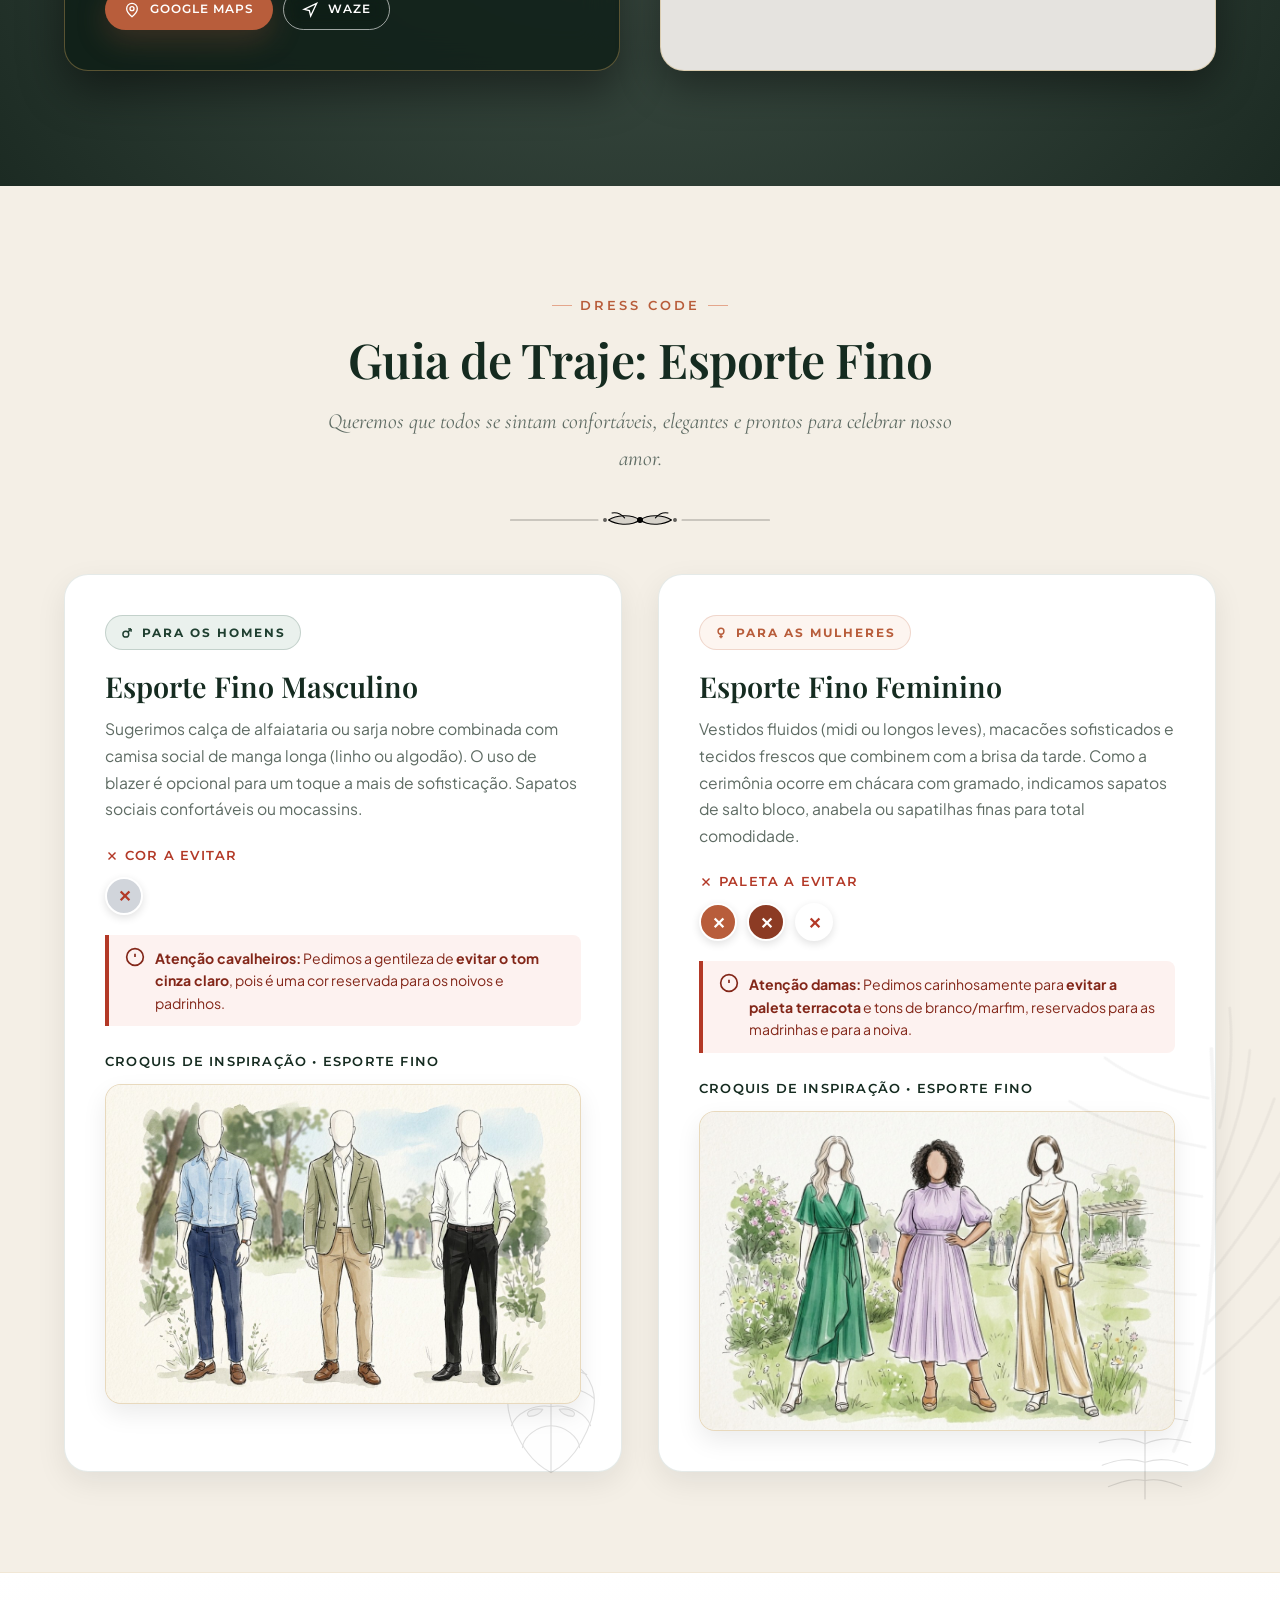
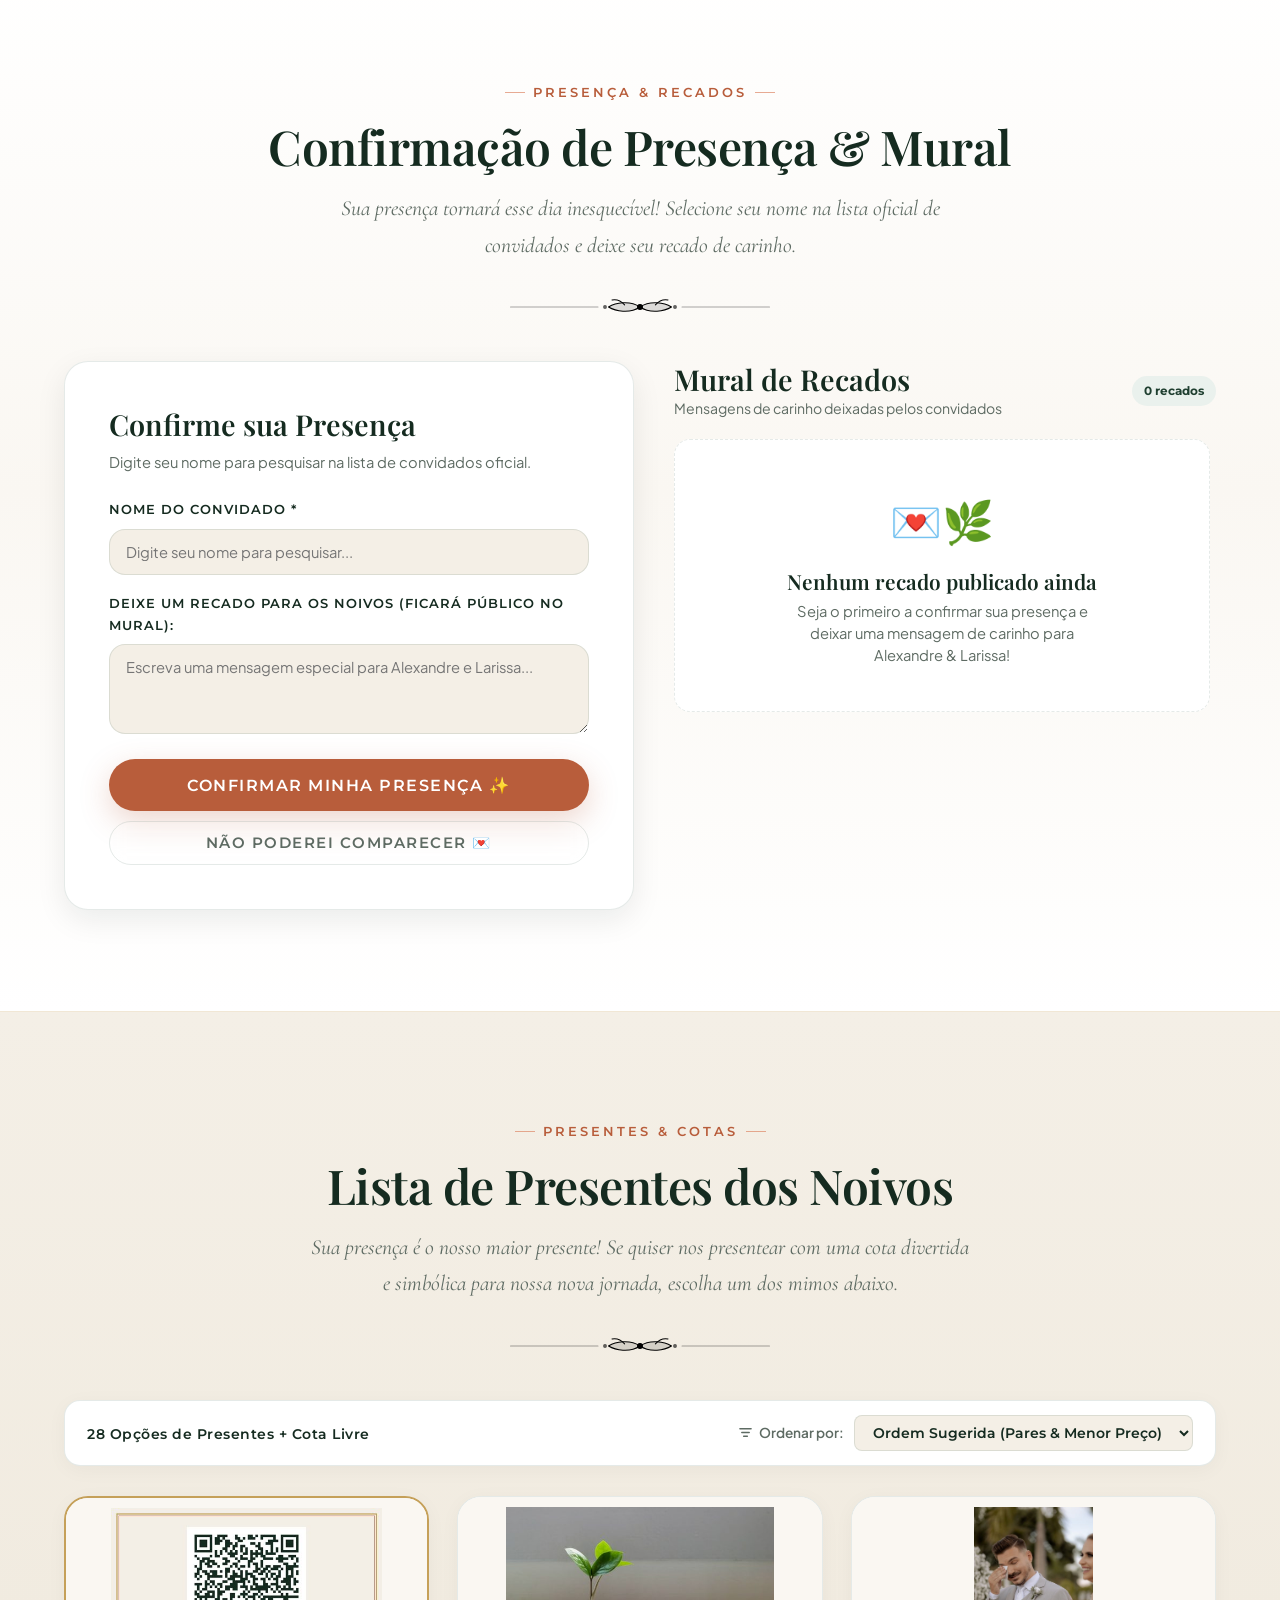
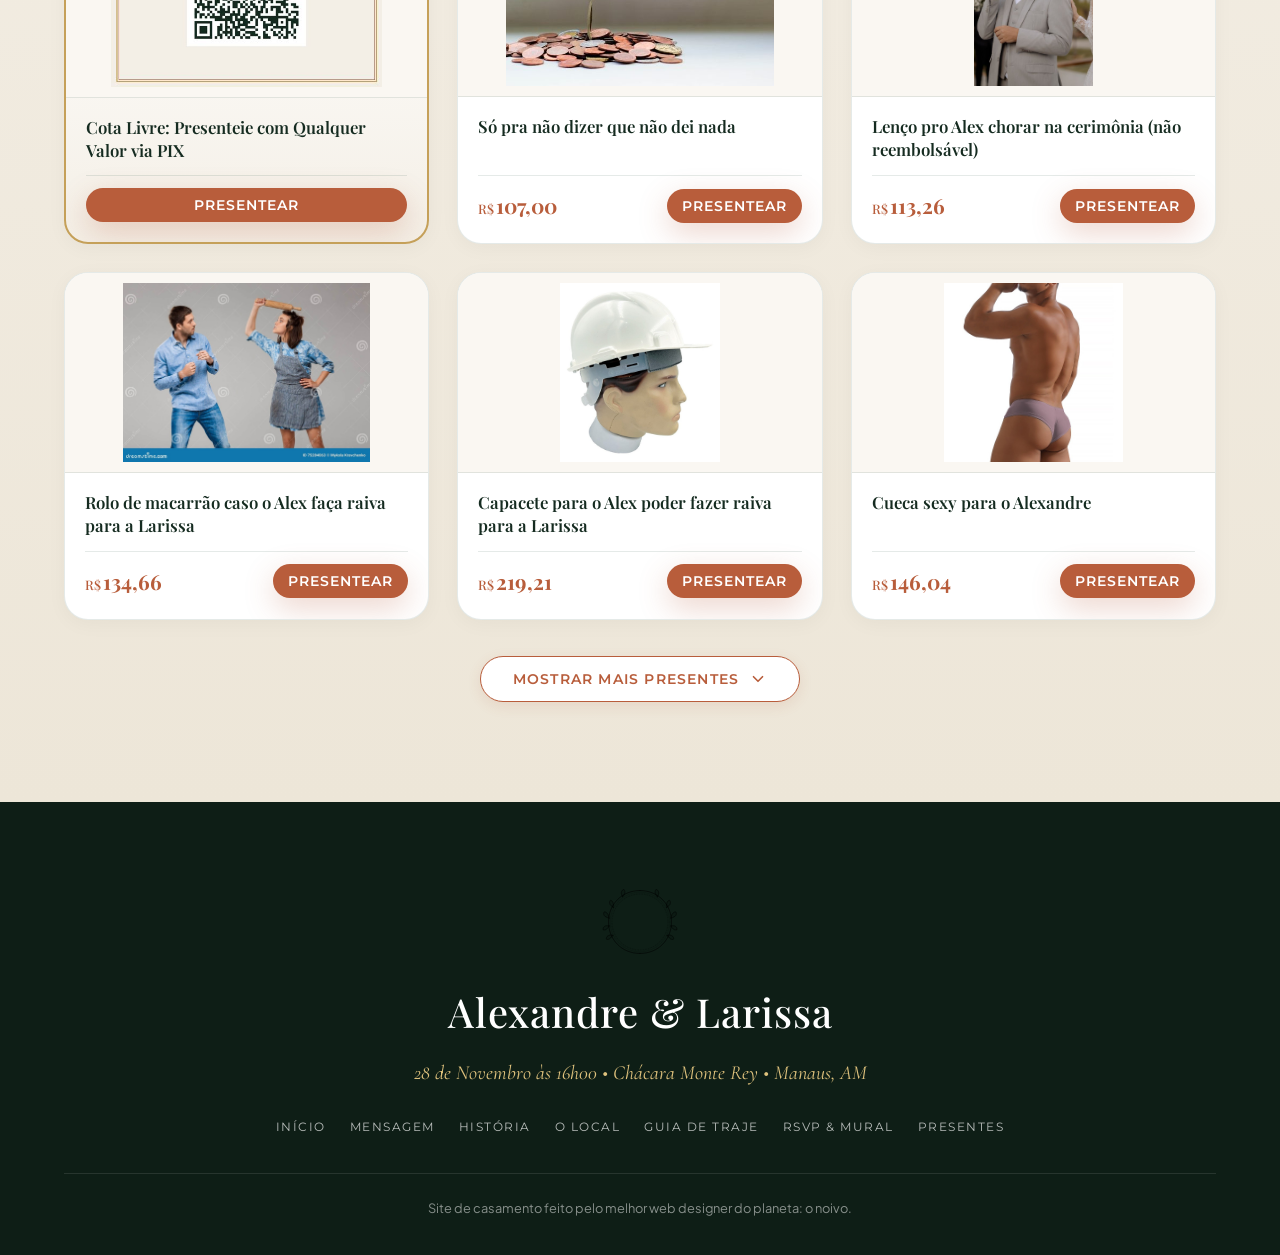
==== commit e904a245: "feat: usar todas as fotos de Fotos/polaroids, blindar visibilidade contra invasao de outras secoes e" ====
--- a/index.html
+++ b/index.html
@@ -2,7 +2,7 @@
 <html lang="pt-BR">
 <head>
   <meta charset="UTF-8" />
-  <meta name="viewport" content="width=device-width, initial-scale=1.0" />
+  <meta name="viewport" content="width=device-width, initial-scale=1.0, viewport-fit=cover" />
   <title>Casamento Alexandre &amp; Larissa | 28 de Novembro • Manaus</title>
   <meta name="description" content="Site oficial do casamento de Alexandre &amp; Larissa. 28 de Novembro às 16h na Chácara Monte Rey em Manaus. Confirme sua presença e confira nossa lista de presentes." />
   <meta name="theme-color" content="#152b20" />
@@ -17,8 +17,8 @@
   <link rel="icon" type="image/svg+xml" href="assets/svg/wreath.svg" />
 
   <!-- Estilos CSS -->
-  <link rel="stylesheet" href="css/style.css" />
-  <link rel="stylesheet" href="css/botanical.css" />
+  <link rel="stylesheet" href="css/style.css?v=3.3" />
+  <link rel="stylesheet" href="css/botanical.css?v=3.3" />
 </head>
 <body>
 
@@ -97,42 +97,42 @@
     <div class="rail-track" id="leftRailTrack">
       <div class="floating-photo-card">
         <div class="floating-photo-frame">
-          <img src="assets/photos/IMG_6812.jpg" alt="Alexandre &amp; Larissa" loading="lazy" />
-        </div>
-      </div>
-      <div class="floating-photo-card">
-        <div class="floating-photo-frame">
-          <img src="assets/photos/IMG_6819.jpg" alt="Momentos Alexandre &amp; Larissa" loading="lazy" />
-        </div>
-      </div>
-      <div class="floating-photo-card">
-        <div class="floating-photo-frame">
-          <img src="assets/photos/IMG_6870.jpg" alt="Amor e Cumplicidade" loading="lazy" />
-        </div>
-      </div>
-      <div class="floating-photo-card">
-        <div class="floating-photo-frame">
-          <img src="assets/photos/IMG_6833.jpg" alt="Pôr do Sol" loading="lazy" />
-        </div>
-      </div>
-      <div class="floating-photo-card">
-        <div class="floating-photo-frame">
-          <img src="assets/photos/IMG_6875.jpg" alt="Rumo ao Altar" loading="lazy" />
-        </div>
-      </div>
-      <div class="floating-photo-card">
-        <div class="floating-photo-frame">
-          <img src="assets/photos/IMG_6818.jpg" alt="Cumplicidade" loading="lazy" />
-        </div>
-      </div>
-      <div class="floating-photo-card">
-        <div class="floating-photo-frame">
-          <img src="assets/photos/foto-pirata.jpg" alt="Foto Divertida dos Noivos" loading="lazy" />
-        </div>
-      </div>
-      <div class="floating-photo-card">
-        <div class="floating-photo-frame">
-          <img src="assets/photos/foto-mais-antiga.jpg" alt="Onde Tudo Começou" loading="lazy" />
+          <img src="Fotos/polaroids/WhatsApp Image 2026-09-06 at 12.48.22.jpeg" alt="Alexandre &amp; Larissa - Cumplicidade e Amor" loading="lazy" />
+        </div>
+      </div>
+      <div class="floating-photo-card">
+        <div class="floating-photo-frame">
+          <img src="Fotos/polaroids/WhatsApp Image 2026-09-06 at 12.48.22 (2).jpeg" alt="Réveillon dos Noivos - Celebrando Novos Começos" loading="lazy" />
+        </div>
+      </div>
+      <div class="floating-photo-card">
+        <div class="floating-photo-frame">
+          <img src="Fotos/polaroids/WhatsApp Image 2026-09-06 at 12.48.22 (4).jpeg" alt="Dia de Aventura e Diversão no Parque" loading="lazy" />
+        </div>
+      </div>
+      <div class="floating-photo-card">
+        <div class="floating-photo-frame">
+          <img src="Fotos/polaroids/WhatsApp Image 2026-09-06 at 12.48.22 (6).jpeg" alt="Mirante no Rio de Janeiro - Alexandre &amp; Larissa" loading="lazy" />
+        </div>
+      </div>
+      <div class="floating-photo-card">
+        <div class="floating-photo-frame">
+          <img src="Fotos/polaroids/WhatsApp Image 2026-09-06 at 12.48.22 (8).jpeg" alt="Carinho e Luz do Sol - Alexandre &amp; Larissa" loading="lazy" />
+        </div>
+      </div>
+      <div class="floating-photo-card">
+        <div class="floating-photo-frame">
+          <img src="Fotos/polaroids/WhatsApp Image 2026-09-06 at 12.50.06 (1).jpeg" alt="Skincare e Risadas a Dois" loading="lazy" />
+        </div>
+      </div>
+      <div class="floating-photo-card">
+        <div class="floating-photo-frame">
+          <img src="Fotos/polaroids/WhatsApp Image 2026-09-06 at 12.51.59.jpeg" alt="Sintonia e Espontaneidade dos Noivos" loading="lazy" />
+        </div>
+      </div>
+      <div class="floating-photo-card">
+        <div class="floating-photo-frame">
+          <img src="Fotos/polaroids/WhatsApp Image 2026-09-06 at 12.51.59 (2).jpeg" alt="Carnaval Universitário na UFAM - Onde Tudo Começou" loading="lazy" />
         </div>
       </div>
     </div>
@@ -142,42 +142,37 @@
     <div class="rail-track" id="rightRailTrack">
       <div class="floating-photo-card">
         <div class="floating-photo-frame">
-          <img src="assets/photos/IMG_6818.jpg" alt="Alexandre &amp; Larissa" loading="lazy" />
-        </div>
-      </div>
-      <div class="floating-photo-card">
-        <div class="floating-photo-frame">
-          <img src="assets/photos/IMG_6821.jpg" alt="Sorrisos e Alegria" loading="lazy" />
-        </div>
-      </div>
-      <div class="floating-photo-card">
-        <div class="floating-photo-frame">
-          <img src="assets/photos/IMG_6875.jpg" alt="Rumo ao Altar" loading="lazy" />
-        </div>
-      </div>
-      <div class="floating-photo-card">
-        <div class="floating-photo-frame">
-          <img src="assets/photos/foto-jantar-do-pedido.jpg" alt="Jantar do Pedido" loading="lazy" />
-        </div>
-      </div>
-      <div class="floating-photo-card">
-        <div class="floating-photo-frame">
-          <img src="assets/photos/IMG_6812.jpg" alt="Companheirismo" loading="lazy" />
-        </div>
-      </div>
-      <div class="floating-photo-card">
-        <div class="floating-photo-frame">
-          <img src="assets/photos/IMG_6870.jpg" alt="Amor Eterno" loading="lazy" />
-        </div>
-      </div>
-      <div class="floating-photo-card">
-        <div class="floating-photo-frame">
-          <img src="assets/photos/IMG_6833.jpg" alt="Nossa Jornada" loading="lazy" />
-        </div>
-      </div>
-      <div class="floating-photo-card">
-        <div class="floating-photo-frame">
-          <img src="assets/photos/imagem-mensagem.jpg" alt="Carinho dos Noivos" loading="lazy" />
+          <img src="Fotos/polaroids/WhatsApp Image 2026-09-06 at 12.48.22 (1).jpeg" alt="Passeio de Barco nos Rios da Amazônia" loading="lazy" />
+        </div>
+      </div>
+      <div class="floating-photo-card">
+        <div class="floating-photo-frame">
+          <img src="Fotos/polaroids/WhatsApp Image 2026-09-06 at 12.48.22 (3).jpeg" alt="Viagem Histórica à Fortaleza de São José" loading="lazy" />
+        </div>
+      </div>
+      <div class="floating-photo-card">
+        <div class="floating-photo-frame">
+          <img src="Fotos/polaroids/WhatsApp Image 2026-09-06 at 12.48.22 (5).jpeg" alt="Beijo com Vista para o Mar" loading="lazy" />
+        </div>
+      </div>
+      <div class="floating-photo-card">
+        <div class="floating-photo-frame">
+          <img src="Fotos/polaroids/WhatsApp Image 2026-09-06 at 12.48.22 (7).jpeg" alt="Dia Ensolarado na Praia de Copacabana" loading="lazy" />
+        </div>
+      </div>
+      <div class="floating-photo-card">
+        <div class="floating-photo-frame">
+          <img src="Fotos/polaroids/WhatsApp Image 2026-09-06 at 12.50.06.jpeg" alt="Pijamas Combinando e Muito Companheirismo" loading="lazy" />
+        </div>
+      </div>
+      <div class="floating-photo-card">
+        <div class="floating-photo-frame">
+          <img src="Fotos/polaroids/WhatsApp Image 2026-09-06 at 12.50.07.jpeg" alt="Momentos em Família Repletos de Alegria" loading="lazy" />
+        </div>
+      </div>
+      <div class="floating-photo-card">
+        <div class="floating-photo-frame">
+          <img src="Fotos/polaroids/WhatsApp Image 2026-09-06 at 12.51.59 (1).jpeg" alt="Formatura e Grandes Conquistas Juntos" loading="lazy" />
         </div>
       </div>
     </div>
@@ -188,7 +183,7 @@
        ======================================================================== -->
   <section class="hero-section" id="hero">
     <div class="hero-video-bg-container">
-      <video class="hero-video-bg" autoplay loop muted playsinline preload="auto">
+      <video class="hero-video-bg" autoplay loop muted playsinline webkit-playsinline preload="auto">
         <source src="assets/videos/chacara_video_1.mp4" type="video/mp4" />
       </video>
       <div class="hero-video-overlay"></div>
@@ -214,11 +209,13 @@
       </h1>
 
       <div class="hero-event-info">
-        <span>28 de Novembro</span>
-        <span class="dot-separator">•</span>
-        <span>16:00 horas</span>
-        <span class="dot-separator">•</span>
-        <span>Chácara Monte Rey • Manaus, AM</span>
+        <span class="hero-info-group">
+          <span>28 de Novembro</span>
+          <span class="dot-separator">•</span>
+          <span>16:00 horas</span>
+        </span>
+        <span class="dot-separator dot-separator-desktop">•</span>
+        <span class="hero-info-venue">Chácara Monte Rey • Manaus, AM</span>
       </div>
 
       <!-- Contagem Regressiva -->
@@ -385,7 +382,7 @@
        ======================================================================== -->
   <section class="venue-section" id="local">
     <div class="venue-video-bg-container">
-      <video class="venue-video-bg" autoplay loop muted playsinline preload="auto">
+      <video class="venue-video-bg" autoplay loop muted playsinline webkit-playsinline preload="auto">
         <source src="assets/videos/chacara_video_2.mp4" type="video/mp4" />
       </video>
       <div class="venue-overlay"></div>
@@ -857,8 +854,8 @@
   </footer>
 
   <!-- Scripts JS com Versionamento para Limpeza Imediata de Cache -->
-  <script src="js/app.js?v=3.1"></script>
-  <script src="js/gifts.js?v=3.1"></script>
-  <script src="js/rsvp-mural.js?v=3.1"></script>
+  <script src="js/app.js?v=3.3"></script>
+  <script src="js/gifts.js?v=3.3"></script>
+  <script src="js/rsvp-mural.js?v=3.3"></script>
 </body>
 </html>
--- a/css/style.css
+++ b/css/style.css
@@ -62,6 +62,12 @@
   --radius-full: 9999px;
   --transition-smooth: all 0.4s cubic-bezier(0.16, 1, 0.3, 1);
   --transition-fast: all 0.25s ease;
+
+  /* Safe Area Insets (iOS Dynamic Island / Notch) */
+  --safe-top: env(safe-area-inset-top, 0px);
+  --safe-bottom: env(safe-area-inset-bottom, 0px);
+  --safe-left: env(safe-area-inset-left, 0px);
+  --safe-right: env(safe-area-inset-right, 0px);
 }
 
 /* --- RESET & BASE --- */
@@ -77,6 +83,9 @@
   -webkit-font-smoothing: antialiased;
   -moz-osx-font-smoothing: grayscale;
   overflow-x: hidden;
+  max-width: 100vw;
+  scrollbar-width: thin;
+  scrollbar-color: var(--color-terracotta-light) var(--color-bg-sand);
 }
 
 body {
@@ -87,6 +96,8 @@
   overflow-x: hidden;
   position: relative;
   width: 100%;
+  max-width: 100vw;
+  -webkit-text-size-adjust: 100%;
 }
 
 body.menu-open {
@@ -251,6 +262,7 @@
   color: var(--color-text-inverse);
   border-color: rgba(255, 255, 255, 0.6);
   backdrop-filter: blur(8px);
+  -webkit-backdrop-filter: blur(8px);
 }
 .btn-secondary:hover {
   background-color: rgba(255, 255, 255, 0.15);
@@ -288,15 +300,18 @@
   justify-content: center;
   text-align: center;
   padding: 24px;
-  transition: opacity 0.8s cubic-bezier(0.4, 0, 0.2, 1), visibility 0.8s ease, transform 0.8s cubic-bezier(0.4, 0, 0.2, 1);
-  will-change: opacity, transform;
+  transition: opacity 0.8s cubic-bezier(0.4, 0, 0.2, 1), visibility 0.8s ease;
+  will-change: opacity;
+  overflow: hidden;
+  max-width: 100vw;
+  touch-action: none;
 }
 
 .site-preloader.is-hidden {
   opacity: 0;
   visibility: hidden;
   pointer-events: none;
-  transform: scale(1.04);
+  transform: none;
 }
 
 .preloader-content {
@@ -437,14 +452,15 @@
   left: 0;
   width: 100%;
   z-index: 900;
-  padding: 18px 0;
+  padding: max(18px, calc(10px + var(--safe-top))) 0 18px 0;
   transition: var(--transition-smooth);
 }
 
 .header-nav.scrolled {
   background: rgba(250, 247, 242, 0.96);
   backdrop-filter: blur(12px);
-  padding: 10px 0;
+  -webkit-backdrop-filter: blur(12px);
+  padding: max(10px, calc(6px + var(--safe-top))) 0 10px 0;
   box-shadow: var(--shadow-subtle);
   border-bottom: 1px solid var(--color-border-light);
 }
@@ -537,6 +553,7 @@
 .header-nav:not(.scrolled) .nav-cta-btn {
   background-color: rgba(184, 93, 59, 0.92);
   backdrop-filter: blur(8px);
+  -webkit-backdrop-filter: blur(8px);
   color: #fff;
 }
 
@@ -546,6 +563,7 @@
   inset: 0;
   background: rgba(14, 30, 22, 0.6);
   backdrop-filter: blur(4px);
+  -webkit-backdrop-filter: blur(4px);
   z-index: 920;
   opacity: 0;
   visibility: hidden;
@@ -564,6 +582,8 @@
   border: none;
   cursor: pointer;
   padding: 8px;
+  min-width: 44px;
+  min-height: 44px;
   color: var(--color-text-inverse);
   z-index: 950;
   transition: var(--transition-fast);
@@ -577,16 +597,24 @@
 .mobile-menu-close {
   display: none;
   position: absolute;
-  top: 20px;
-  right: 20px;
+  top: max(20px, calc(16px + var(--safe-top)));
+  right: max(20px, calc(16px + var(--safe-right)));
   background: var(--color-bg-sand);
   border: none;
-  width: 36px;
-  height: 36px;
+  width: 44px;
+  height: 44px;
   border-radius: 50%;
-  font-size: 1.2rem;
+  font-size: 1.25rem;
   color: var(--color-text-muted);
   cursor: pointer;
+  align-items: center;
+  justify-content: center;
+  transition: var(--transition-fast);
+}
+
+.mobile-menu-close:hover {
+  background: var(--color-terracotta-soft);
+  color: var(--color-terracotta-primary);
 }
 
 /* ==========================================================================
@@ -701,12 +729,24 @@
   flex-wrap: wrap;
   align-items: center;
   justify-content: center;
-  gap: 12px;
+  gap: 8px 12px;
   font-family: var(--font-serif-romantic);
-  font-size: clamp(1.1rem, 2.2vw, 1.5rem);
+  font-size: clamp(1.05rem, 2.2vw, 1.5rem);
   color: rgba(255, 255, 255, 0.95);
   margin-bottom: 32px;
   text-shadow: 0 2px 10px rgba(0, 0, 0, 0.6);
+  padding: 0 10px;
+}
+
+.hero-info-group {
+  display: inline-flex;
+  align-items: center;
+  gap: 8px;
+  white-space: nowrap;
+}
+
+.hero-info-venue {
+  display: inline-block;
 }
 
 .hero-event-info span.dot-separator {
@@ -823,16 +863,21 @@
   pointer-events: none;
   z-index: 40;
   opacity: 0;
-  transition: opacity 0.35s ease-out;
+  visibility: hidden;
+  transition: opacity 0.18s ease-out, visibility 0.18s ease-out;
   overflow: visible;
+  -webkit-clip-path: inset(0 0 0 0);
+  clip-path: inset(0 0 0 0);
+  will-change: clip-path, opacity;
+  transform: translateZ(0);
 }
 
 .rail-left {
-  left: max(8px, calc((100vw - 1220px) / 2 - 110px));
+  left: max(10px, calc((100vw - 1220px) / 2 - 110px));
 }
 
 .rail-right {
-  right: max(8px, calc((100vw - 1220px) / 2 - 110px));
+  right: max(10px, calc((100vw - 1220px) / 2 - 110px));
 }
 
 .rail-track {
@@ -841,7 +886,7 @@
   height: 100%;
 }
 
-/* Slot do trilho polaroid (posicionamento absoluto vertical controlado via translate3d no JS) */
+/* Slot do trilho polaroid (posicionamento vertical controlado via translate3d no JS) */
 .floating-photo-card {
   position: absolute;
   top: 0;
@@ -851,7 +896,7 @@
   cursor: pointer;
   will-change: transform, opacity;
   opacity: 0;
-  transition: opacity 0.2s ease-out;
+  transition: opacity 0.18s ease-out;
   z-index: 40;
 }
 
@@ -860,7 +905,7 @@
   opacity: 1 !important;
 }
 
-/* Moldura Polaroid Autêntica (rotação e escala isoladas de posicionamento vertical para evitar conflitos) */
+/* Moldura Polaroid Autêntica (rotação e escala isoladas de posicionamento vertical) */
 .floating-photo-frame {
   width: 100%;
   background: #ffffff;
@@ -888,8 +933,31 @@
   border: 1px solid rgba(0, 0, 0, 0.05);
 }
 
-/* Ocultar trilhos de polaroids apenas em telas menores/tablets <= 1024px */
-@media (max-width: 1024px) {
+/* Telas Médias / Laptops Compactos (1200px a 1399px): Ajuste proporcional sem sobreposição */
+@media (min-width: 1200px) and (max-width: 1399px) {
+  .welcome-section .container,
+  .story-section .container {
+    max-width: 1060px;
+  }
+  .floating-photo-rail {
+    width: 86px;
+  }
+  .floating-photo-card {
+    width: 78px;
+  }
+  .floating-photo-frame {
+    padding: 4px 4px 14px 4px;
+  }
+  .rail-left {
+    left: max(8px, calc((100vw - 1080px) / 2 - 88px));
+  }
+  .rail-right {
+    right: max(8px, calc((100vw - 1080px) / 2 - 88px));
+  }
+}
+
+/* Ocultar trilhos de polaroids em tablets e celulares (< 1200px) para garantir foco no conteúdo */
+@media (max-width: 1199px) {
   .floating-photo-rail {
     display: none !important;
   }
@@ -1032,6 +1100,7 @@
   border-top: 1px solid rgba(197, 160, 89, 0.25);
   border-bottom: 1px solid rgba(197, 160, 89, 0.25);
   position: relative;
+  overflow: hidden;
 }
 
 .story-timeline {
@@ -1243,6 +1312,7 @@
   inset: 0;
   background: rgba(14, 30, 22, 0.95);
   backdrop-filter: blur(10px);
+  -webkit-backdrop-filter: blur(10px);
   z-index: 2000;
   display: flex;
   align-items: center;
@@ -1251,6 +1321,7 @@
   visibility: hidden;
   transition: var(--transition-smooth);
   padding: 16px;
+  touch-action: pan-y pinch-zoom;
 }
 
 .lightbox-modal.active {
@@ -1262,14 +1333,17 @@
   position: relative;
   max-width: 92vw;
   max-height: 85vh;
+  max-height: 85dvh;
   display: flex;
   flex-direction: column;
   align-items: center;
+  user-select: none;
 }
 
 .lightbox-content img {
   max-width: 100%;
-  max-height: 80vh;
+  max-height: 78vh;
+  max-height: 78dvh;
   object-fit: contain;
   border-radius: var(--radius-sm);
   box-shadow: 0 20px 50px rgba(0, 0, 0, 0.6);
@@ -1293,9 +1367,12 @@
   z-index: 2010;
 }
 
-.lightbox-close { top: 16px; right: 16px; }
-.lightbox-prev { left: 16px; top: 50%; transform: translateY(-50%); }
-.lightbox-next { right: 16px; top: 50%; transform: translateY(-50%); }
+.lightbox-close { 
+  top: max(16px, calc(12px + var(--safe-top))); 
+  right: max(16px, calc(12px + var(--safe-right))); 
+}
+.lightbox-prev { left: max(12px, calc(8px + var(--safe-left))); top: 50%; transform: translateY(-50%); }
+.lightbox-next { right: max(12px, calc(8px + var(--safe-right))); top: 50%; transform: translateY(-50%); }
 
 .lightbox-close:hover,
 .lightbox-prev:hover,
@@ -1449,6 +1526,7 @@
   padding: clamp(60px, 8vw, 100px) 0;
   background-color: var(--color-bg-sand);
   position: relative;
+  overflow: hidden;
 }
 
 .dresscode-cards-grid {
@@ -1648,6 +1726,7 @@
   padding: clamp(60px, 8vw, 100px) 0;
   background: linear-gradient(180deg, var(--color-bg-sand) 0%, #ede6d8 100%);
   position: relative;
+  overflow: hidden;
 }
 
 /* Barra de Ordenação e Controle dos Presentes */
@@ -1791,6 +1870,7 @@
   right: 10px;
   background: rgba(255, 255, 255, 0.92);
   backdrop-filter: blur(6px);
+  -webkit-backdrop-filter: blur(6px);
   width: 36px;
   height: 36px;
   border-radius: 50%;
@@ -1934,6 +2014,7 @@
   inset: 0;
   background: rgba(14, 30, 22, 0.85);
   backdrop-filter: blur(8px);
+  -webkit-backdrop-filter: blur(8px);
   z-index: 2500;
   display: flex;
   align-items: center;
@@ -1959,7 +2040,9 @@
   box-shadow: 0 25px 60px rgba(0, 0, 0, 0.35);
   border: 1px solid rgba(197, 160, 89, 0.35);
   max-height: 90vh;
+  max-height: 90dvh;
   overflow-y: auto;
+  -webkit-overflow-scrolling: touch;
   text-align: center;
 }
 
@@ -1991,8 +2074,8 @@
   right: 14px;
   background: var(--color-bg-sand);
   border: none;
-  width: 34px;
-  height: 34px;
+  width: 42px;
+  height: 42px;
   border-radius: 50%;
   display: flex;
   align-items: center;
@@ -2001,7 +2084,7 @@
   color: var(--color-text-muted);
   transition: var(--transition-fast);
   z-index: 2;
-  font-size: 0.9rem;
+  font-size: 1.1rem;
 }
 
 .modal-close-btn:hover {
@@ -2047,10 +2130,12 @@
   width: 100%;
   max-width: 320px;
   margin: 0 auto;
+  min-width: 0;
 }
 
 .pix-key-input {
   width: 100%;
+  min-width: 0;
   padding: 9px 12px;
   border-radius: var(--radius-sm);
   border: 1px solid var(--color-border-light);
@@ -2063,6 +2148,8 @@
   outline: none;
   transition: var(--transition-fast);
   user-select: all;
+  -webkit-appearance: none;
+  appearance: none;
 }
 
 .pix-key-input:focus {
@@ -2118,6 +2205,7 @@
   border-top: 1px solid rgba(197, 160, 89, 0.25);
   border-bottom: 1px solid rgba(197, 160, 89, 0.25);
   position: relative;
+  overflow: hidden;
 }
 
 .rsvp-mural-layout {
@@ -2256,6 +2344,9 @@
   gap: 16px;
   max-height: 600px;
   overflow-y: auto;
+  -webkit-overflow-scrolling: touch;
+  scrollbar-width: thin;
+  scrollbar-color: var(--color-terracotta-light) var(--color-bg-sand);
   padding-right: 6px;
 }
 
@@ -2376,6 +2467,7 @@
   border-radius: var(--radius-md);
   max-height: 220px;
   overflow-y: auto;
+  -webkit-overflow-scrolling: touch;
   z-index: 150;
   box-shadow: 0 10px 30px rgba(14, 30, 22, 0.15);
   display: none;
@@ -2441,7 +2533,9 @@
   border: 1px solid rgba(197, 160, 89, 0.4);
   text-align: center;
   max-height: 90vh;
+  max-height: 90dvh;
   overflow-y: auto;
+  -webkit-overflow-scrolling: touch;
 }
 
 .van-badge-free {
@@ -2611,10 +2705,21 @@
    BREAKPOINTS RESPONSIVOS E FLUIDEZ EM QUALQUER RESOLUÇÃO
    ========================================================================== */
 
-/* Telas Grandes e Laptops */
-@media (max-width: 1200px) {
+/* Telas Grandes e Laptops (1025px a 1200px) */
+@media (min-width: 1025px) and (max-width: 1200px) {
   .container {
-    padding: 0 clamp(18px, 3vw, 24px);
+    padding: 0 clamp(16px, 2.5vw, 24px);
+  }
+  .nav-menu {
+    gap: 12px;
+  }
+  .nav-link {
+    font-size: 0.74rem;
+    letter-spacing: 1.2px;
+  }
+  .nav-cta-btn {
+    padding: 7px 14px;
+    font-size: 0.72rem;
   }
   .gifts-grid {
     grid-template-columns: repeat(auto-fill, minmax(250px, 1fr));
@@ -2622,77 +2727,12 @@
   }
 }
 
-/* Tablets e Laptops Menores (<= 992px) */
-@media (max-width: 992px) {
-  .welcome-card {
-    grid-template-columns: 1fr;
-    gap: 32px;
-    padding: clamp(24px, 4vw, 36px) clamp(18px, 3vw, 24px);
-  }
-
-  .welcome-photo-frame {
-    max-width: 420px;
-    margin: 0 auto;
-    width: 100%;
-  }
-
-  .story-timeline::before {
-    left: 20px;
-  }
-
-  .story-item {
-    grid-template-columns: 1fr;
-    gap: 20px;
-    padding-left: 45px;
-    margin-bottom: 45px;
-  }
-
-  .story-item:nth-child(even) {
-    direction: ltr;
-    padding-left: 45px;
-  }
-
-  .story-node {
-    left: 20px;
-    top: 24px;
-    transform: translate(-50%, 0);
-  }
-
-  .story-card-photo.story-card-photo-contain {
-    max-width: 320px;
-    margin: 0 auto;
-  }
-
-  .venue-card-wrapper {
-    grid-template-columns: 1fr;
-    gap: 24px;
-  }
-
-  .venue-map-container {
-    min-height: 320px;
-    max-height: 420px;
-  }
-
-  .dresscode-cards-grid {
-    grid-template-columns: 1fr;
-    gap: 28px;
-  }
-
-  .rsvp-mural-layout {
-    grid-template-columns: 1fr;
-    gap: 32px;
-  }
-
-  .gifts-grid {
-    grid-template-columns: repeat(auto-fill, minmax(240px, 1fr));
-    gap: 18px;
-  }
-}
-
-/* Celulares e Telas Pequenas (<= 768px) */
-@media (max-width: 768px) {
+/* Tablets e Telas Médias (<= 1024px) */
+@media (max-width: 1024px) {
   .mobile-toggle {
-    display: block;
+    display: flex;
+    align-items: center;
+    justify-content: center;
   }
 
   .mobile-menu-close {
@@ -2704,23 +2744,29 @@
   .nav-menu {
     position: fixed;
     top: 0;
-    right: -100%;
-    width: min(85vw, 320px);
+    right: 0;
+    transform: translateX(100%);
+    width: min(85vw, 340px);
     height: 100vh;
     height: 100dvh;
     background: var(--color-bg-card);
     flex-direction: column;
     align-items: flex-start;
-    padding: 80px 28px 40px 28px;
-    gap: 18px;
-    box-shadow: -10px 0 30px rgba(0,0,0,0.25);
-    transition: right 0.4s cubic-bezier(0.16, 1, 0.3, 1);
+    padding: max(80px, calc(60px + var(--safe-top))) 28px max(40px, calc(20px + var(--safe-bottom))) 28px;
+    gap: 16px;
+    box-shadow: -10px 0 30px rgba(0, 0, 0, 0.25);
+    transition: transform 0.4s cubic-bezier(0.16, 1, 0.3, 1), visibility 0.4s ease;
     z-index: 960;
     overflow-y: auto;
+    -webkit-overflow-scrolling: touch;
+    visibility: hidden;
+    pointer-events: none;
   }
 
   .nav-menu.open {
-    right: 0;
+    transform: translateX(0);
+    visibility: visible;
+    pointer-events: auto;
   }
 
   .nav-link {
@@ -2736,6 +2782,83 @@
     margin-top: 10px;
   }
 
+  .welcome-card {
+    grid-template-columns: 1fr;
+    gap: 32px;
+    padding: clamp(24px, 4vw, 36px) clamp(18px, 3vw, 24px);
+  }
+
+  .welcome-photo-frame {
+    max-width: 420px;
+    margin: 0 auto;
+    width: 100%;
+  }
+
+  .story-timeline::before {
+    left: 20px;
+  }
+
+  .story-item {
+    grid-template-columns: 1fr;
+    gap: 20px;
+    padding-left: 45px;
+    margin-bottom: 45px;
+  }
+
+  .story-item:nth-child(even) {
+    direction: ltr;
+    padding-left: 45px;
+  }
+
+  .story-node {
+    left: 20px;
+    top: 24px;
+    transform: translate(-50%, 0);
+  }
+
+  .story-card-photo.story-card-photo-contain {
+    max-width: 320px;
+    margin: 0 auto;
+  }
+
+  .venue-card-wrapper {
+    grid-template-columns: 1fr;
+    gap: 24px;
+  }
+
+  .venue-map-container {
+    min-height: 320px;
+    max-height: 420px;
+  }
+
+  .dresscode-cards-grid {
+    grid-template-columns: 1fr;
+    gap: 28px;
+  }
+
+  .rsvp-mural-layout {
+    grid-template-columns: 1fr;
+    gap: 32px;
+  }
+
+  .gifts-grid {
+    grid-template-columns: repeat(auto-fill, minmax(240px, 1fr));
+    gap: 18px;
+  }
+
+  /* Previne zoom automático no Safari iOS em inputs em telas <= 1024px */
+  .form-control,
+  .guest-search-wrapper input,
+  .gifts-sort-select,
+  .pix-key-input,
+  select,
+  textarea {
+    font-size: 16px !important;
+  }
+}
+
+/* Celulares e Telas Pequenas (<= 768px) */
+@media (max-width: 768px) {
   .hero-section {
     padding: clamp(90px, 15vh, 120px) 16px 50px 16px;
   }
@@ -2761,9 +2884,30 @@
     width: 100%;
   }
 
-  .form-control, 
-  .guest-search-wrapper input {
-    font-size: 16px; /* Evita zoom automático no iOS Safari */
+  /* Blindagem contra overflow horizontal por animações no mobile */
+  .reveal-left,
+  .reveal-right {
+    transform: translateY(20px);
+  }
+
+  .reveal-left.is-visible,
+  .reveal-right.is-visible {
+    transform: translateY(0);
+  }
+
+  .gifts-toolbar {
+    flex-direction: column;
+    align-items: stretch;
+    padding: 14px 16px;
+  }
+
+  .gifts-sort-wrapper {
+    flex-direction: column;
+    align-items: stretch;
+  }
+
+  .gifts-sort-select {
+    width: 100%;
   }
 
   .van-modal-card {
@@ -2774,6 +2918,17 @@
   .gift-modal-card {
     max-width: min(92vw, 400px);
     padding: clamp(20px, 5vw, 26px);
+  }
+}
+
+/* Telas <= 600px */
+@media (max-width: 600px) {
+  .dot-separator-desktop {
+    display: none !important;
+  }
+  .hero-info-venue {
+    width: 100%;
+    text-align: center;
   }
 }
 
@@ -2786,14 +2941,54 @@
   .countdown-grid {
     grid-template-columns: repeat(2, 1fr);
     gap: 10px;
+    max-width: 300px;
+  }
+
+  .countdown-item {
+    background: rgba(255, 255, 255, 0.08);
+    border: 1px solid rgba(197, 160, 89, 0.25);
+    border-radius: var(--radius-sm);
+    padding: 10px 6px;
   }
 
   .countdown-item:not(:last-child)::after {
     display: none;
   }
 
+  .welcome-card {
+    padding: 22px 14px;
+  }
+
+  .welcome-card::before {
+    display: none;
+  }
+
+  .welcome-botanical-corner,
+  .welcome-botanical-bottom {
+    display: none;
+  }
+
+  .welcome-badge-floating {
+    position: relative;
+    right: auto;
+    bottom: auto;
+    margin: 12px auto 0 auto;
+    display: inline-flex;
+  }
+
+  .welcome-photo-wrapper {
+    text-align: center;
+  }
+
   .pix-key-wrapper {
     flex-direction: column;
+    min-width: 0;
+    width: 100%;
+  }
+
+  .pix-key-input {
+    min-width: 0;
+    width: 100%;
   }
 
   .pix-key-wrapper .btn {
@@ -2811,6 +3006,15 @@
   .gifts-grid {
     grid-template-columns: 1fr;
     gap: 16px;
+  }
+
+  .gift-card-footer {
+    flex-wrap: wrap;
+    gap: 8px;
+  }
+
+  .gift-card-footer .presentear-btn {
+    width: 100%;
   }
 
   .gifts-actions-wrapper {
@@ -2827,16 +3031,85 @@
     height: 190px;
   }
 
-  .welcome-card::before {
-    display: none;
-  }
-
   .story-item {
-    padding-left: 36px;
+    padding-left: 32px;
   }
 
   .story-timeline::before,
   .story-node {
-    left: 14px;
-  }
-}
+    left: 12px;
+  }
+
+  .story-text {
+    padding: 18px 14px;
+  }
+
+  .site-footer {
+    padding-bottom: max(35px, calc(25px + var(--safe-bottom)));
+  }
+}
+
+/* Mobile em Modo Paisagem (Orientação Horizontal) */
+@media (max-height: 500px) {
+  .hero-section {
+    padding: max(70px, calc(50px + var(--safe-top))) 16px 30px 16px;
+  }
+  .hero-wreath-monogram {
+    width: 48px;
+    height: 48px;
+    margin-bottom: 6px;
+  }
+  .hero-names {
+    font-size: 2rem;
+    margin-bottom: 6px;
+  }
+  .hero-event-info {
+    margin-bottom: 14px;
+    font-size: 1rem;
+  }
+  .hero-countdown-wrapper {
+    margin-bottom: 14px;
+    padding: 8px 14px;
+  }
+  .countdown-number {
+    font-size: 1.4rem;
+  }
+  .gift-modal-card,
+  .van-modal-card {
+    max-height: 88dvh;
+    padding: 16px 20px;
+  }
+  .pix-qr-code {
+    width: 110px;
+    height: 110px;
+    margin-bottom: 8px;
+    padding: 4px;
+  }
+  .pix-box {
+    padding: 12px 14px;
+    margin-bottom: 10px;
+  }
+  .lightbox-content img {
+    max-height: 72dvh;
+  }
+}
+
+/* Respeito a usuários com redução de movimento configurada no sistema operacional */
+@media (prefers-reduced-motion: reduce) {
+  *, *::before, *::after {
+    animation-duration: 0.001ms !important;
+    animation-iteration-count: 1 !important;
+    transition-duration: 0.001ms !important;
+    scroll-behavior: auto !important;
+  }
+  .reveal-on-scroll,
+  .reveal-left,
+  .reveal-right {
+    opacity: 1 !important;
+    transform: none !important;
+    transition: none !important;
+  }
+  .floating-photo-rail {
+    display: none !important;
+  }
+}
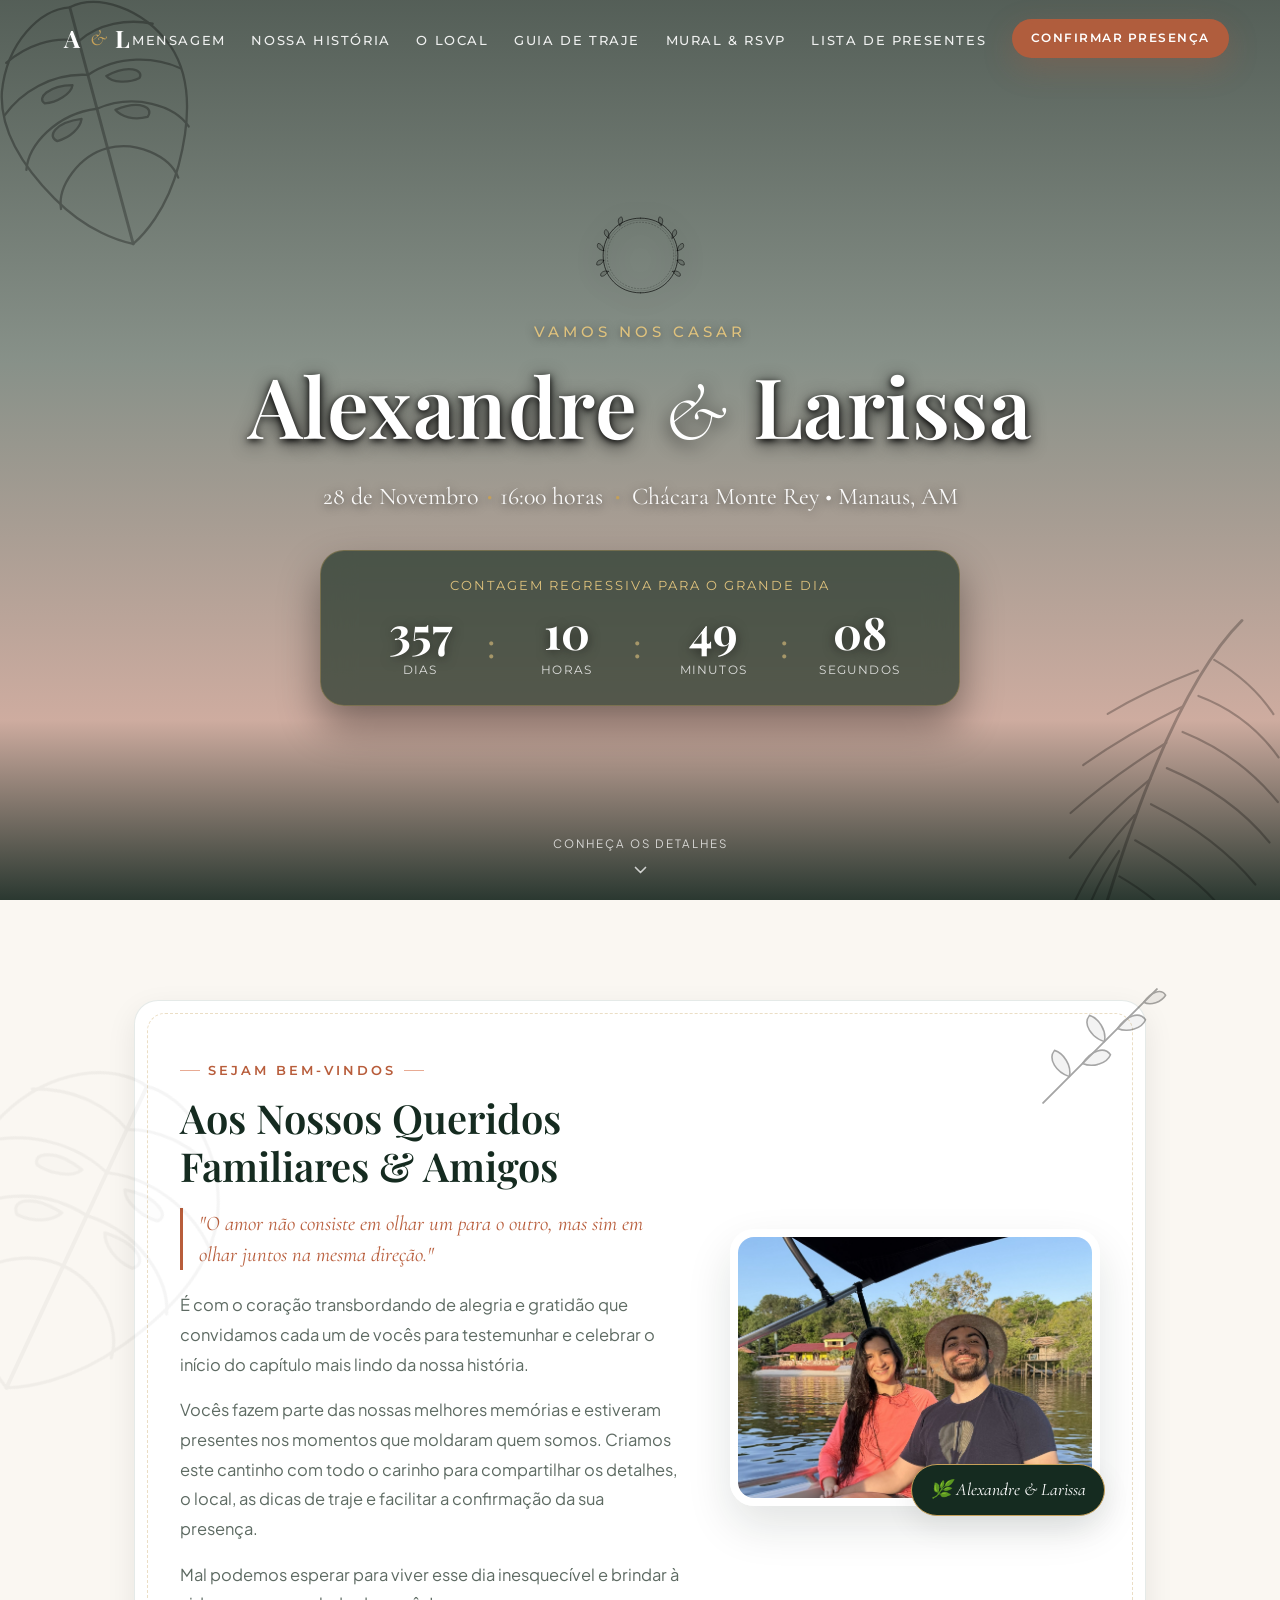
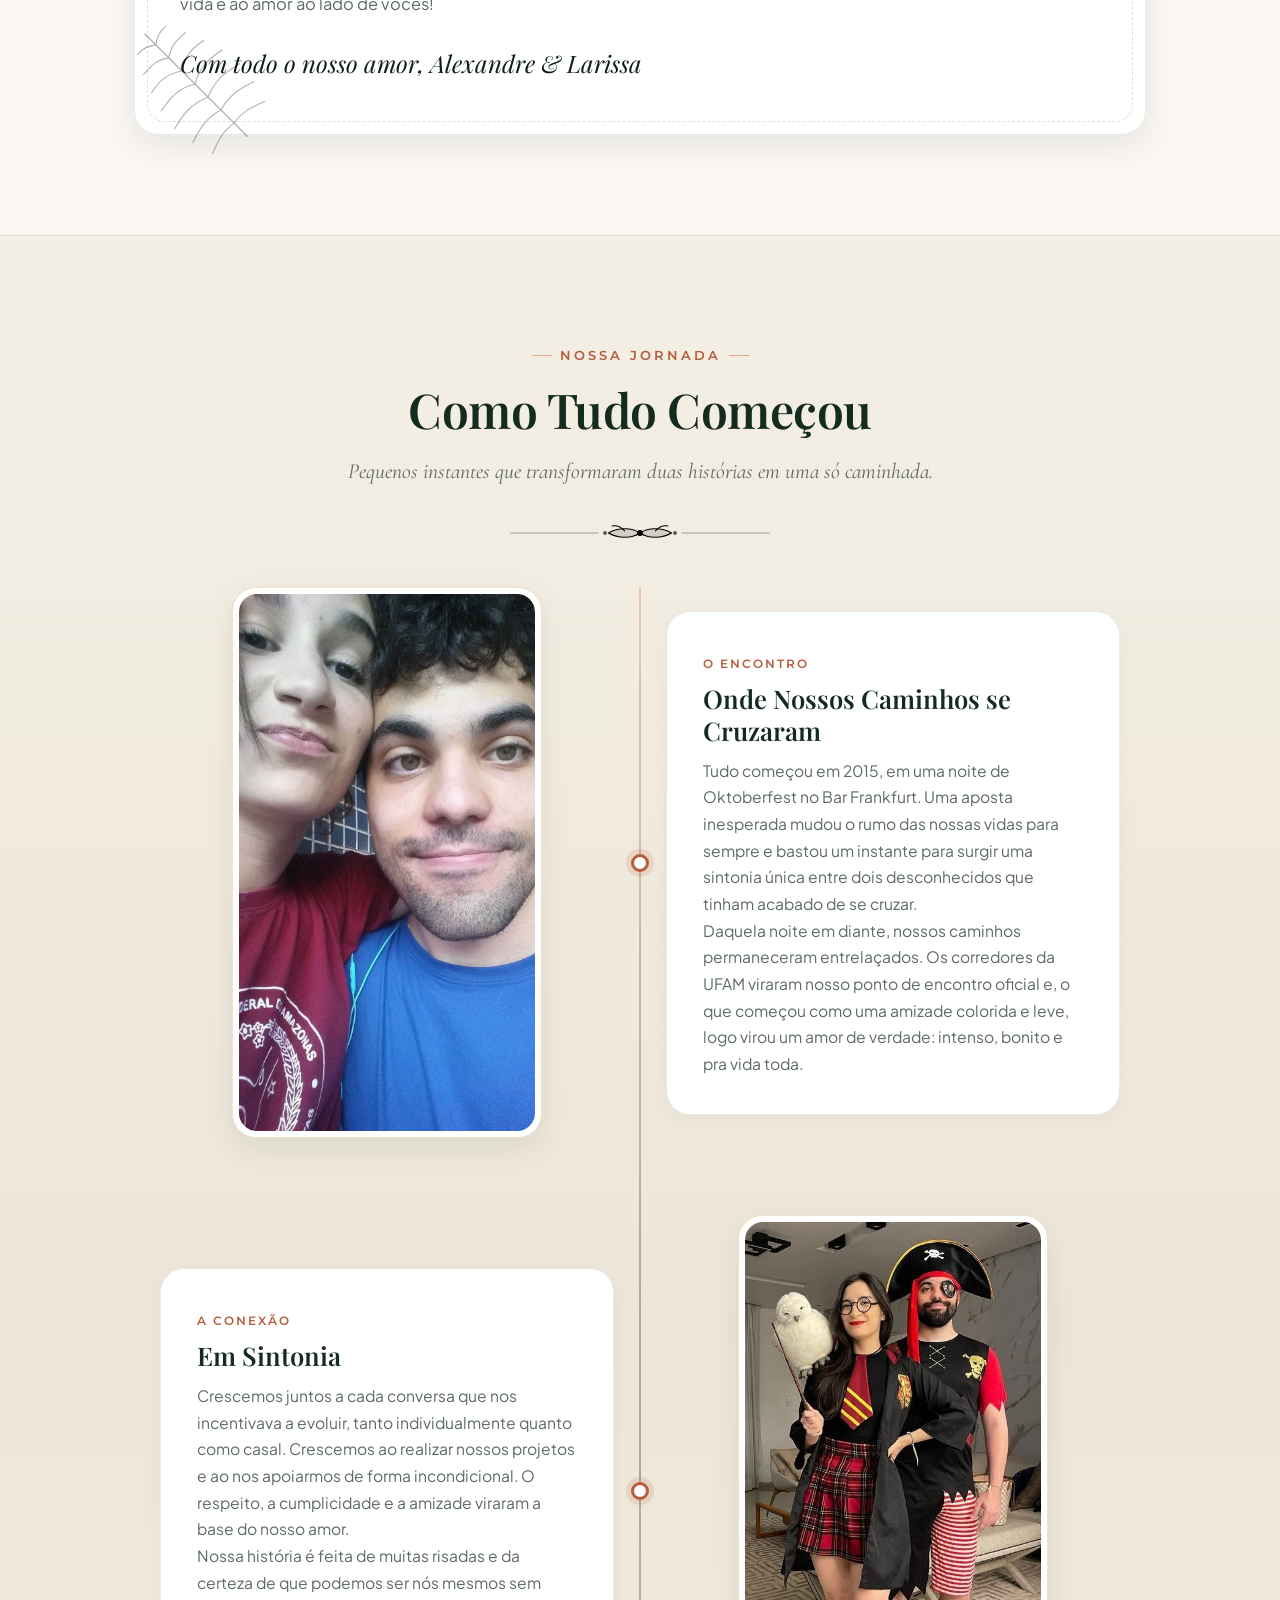
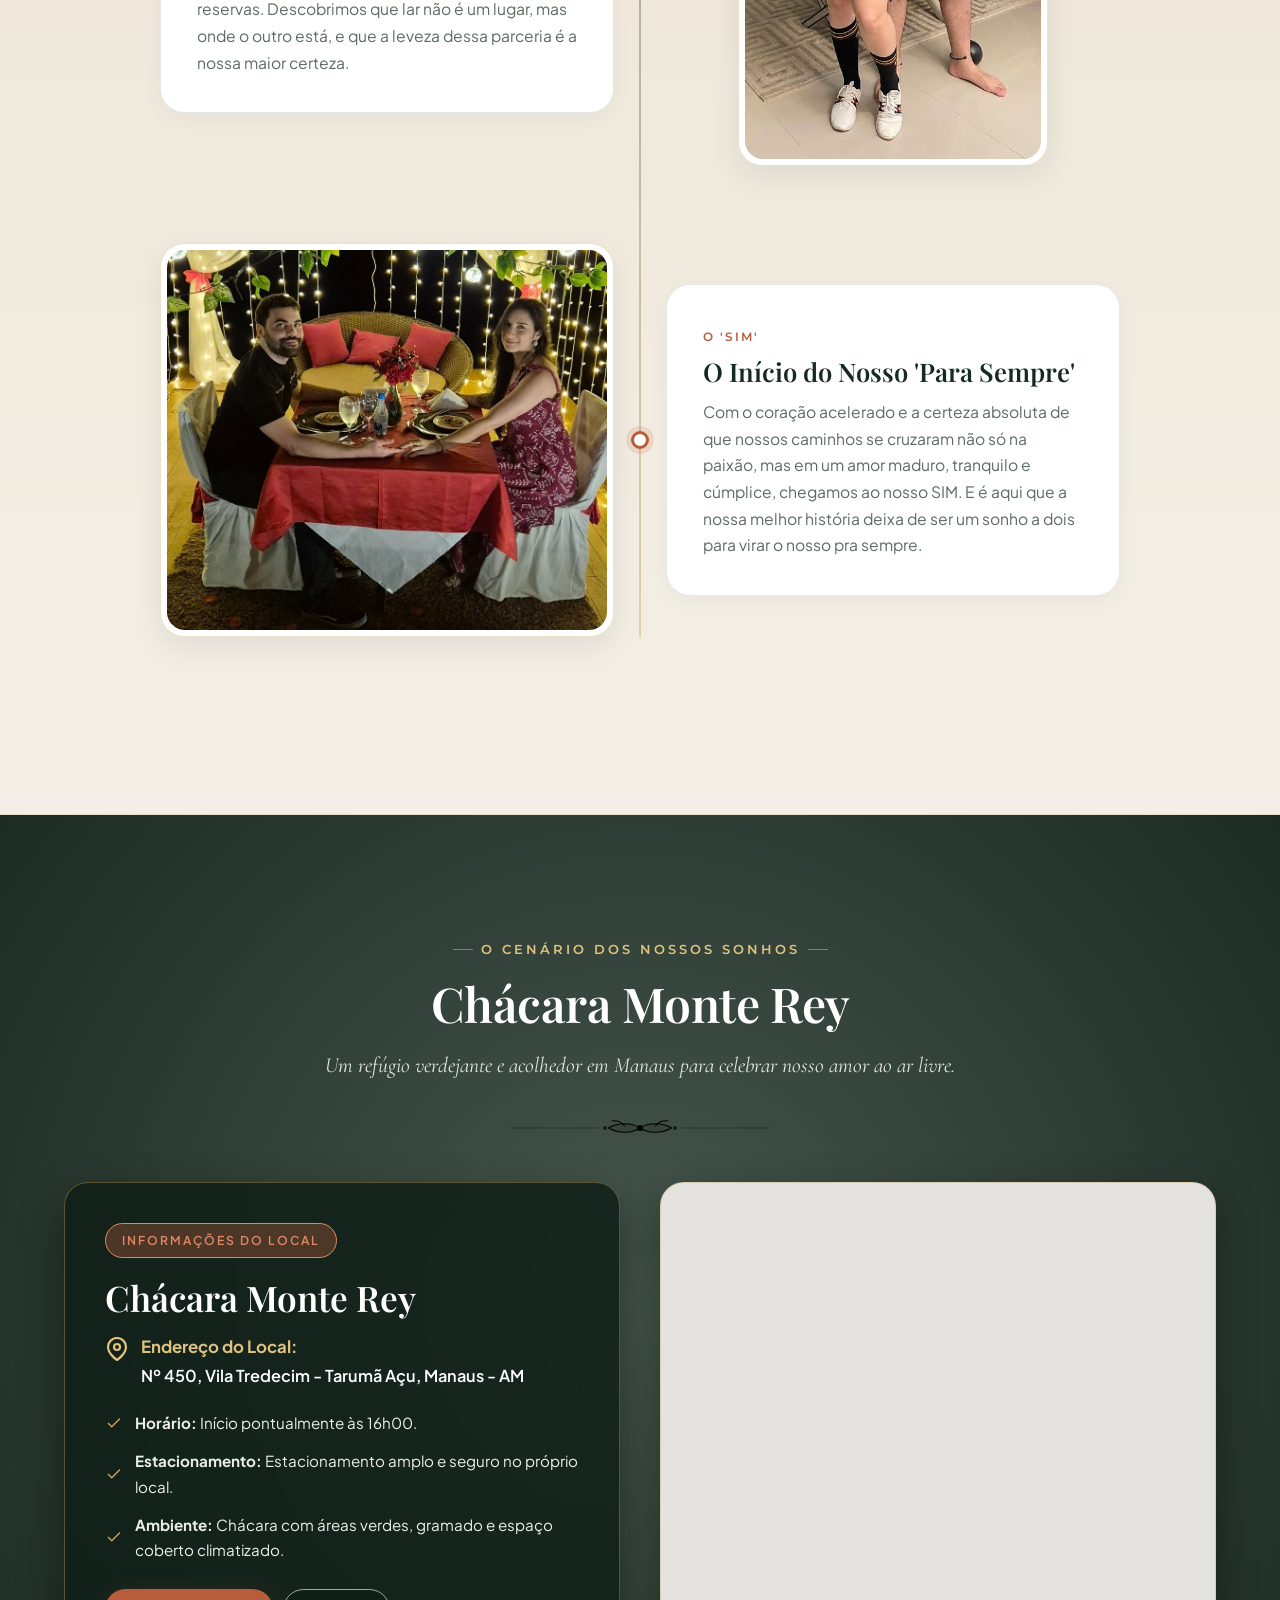
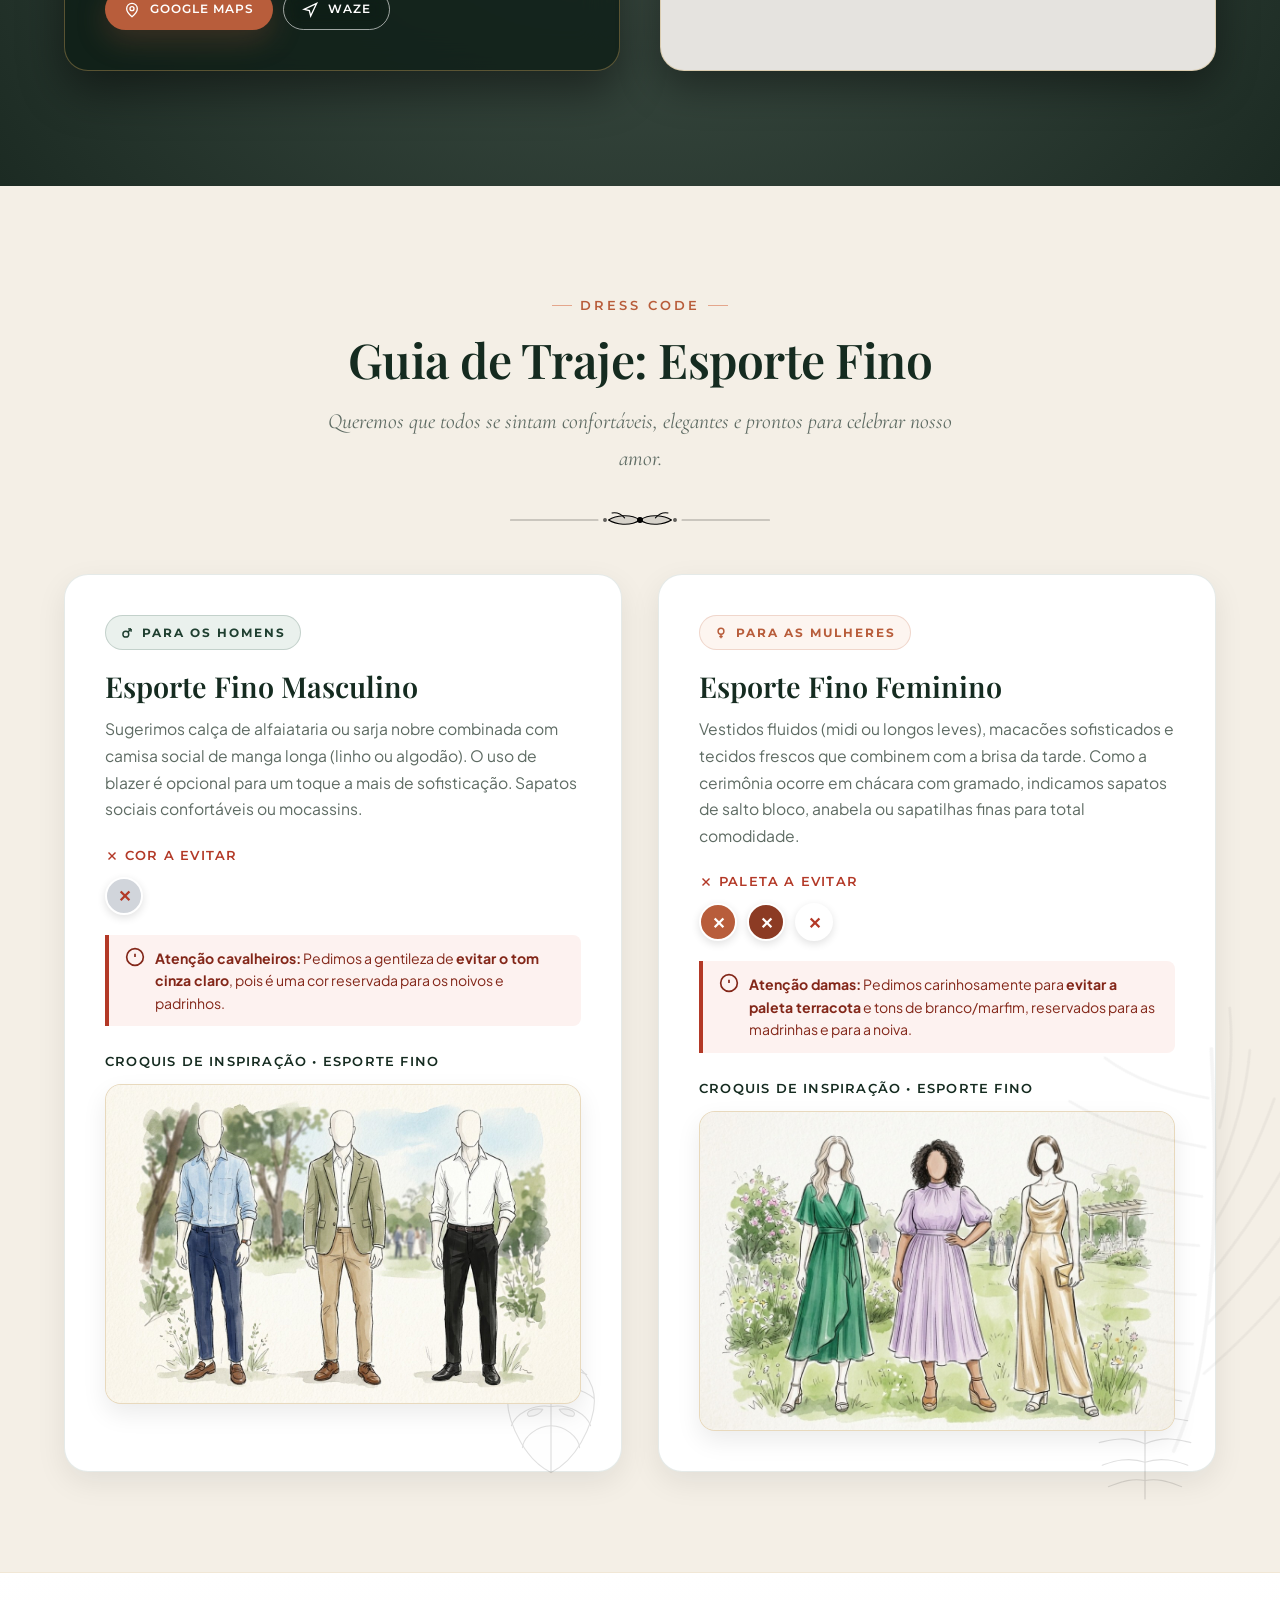
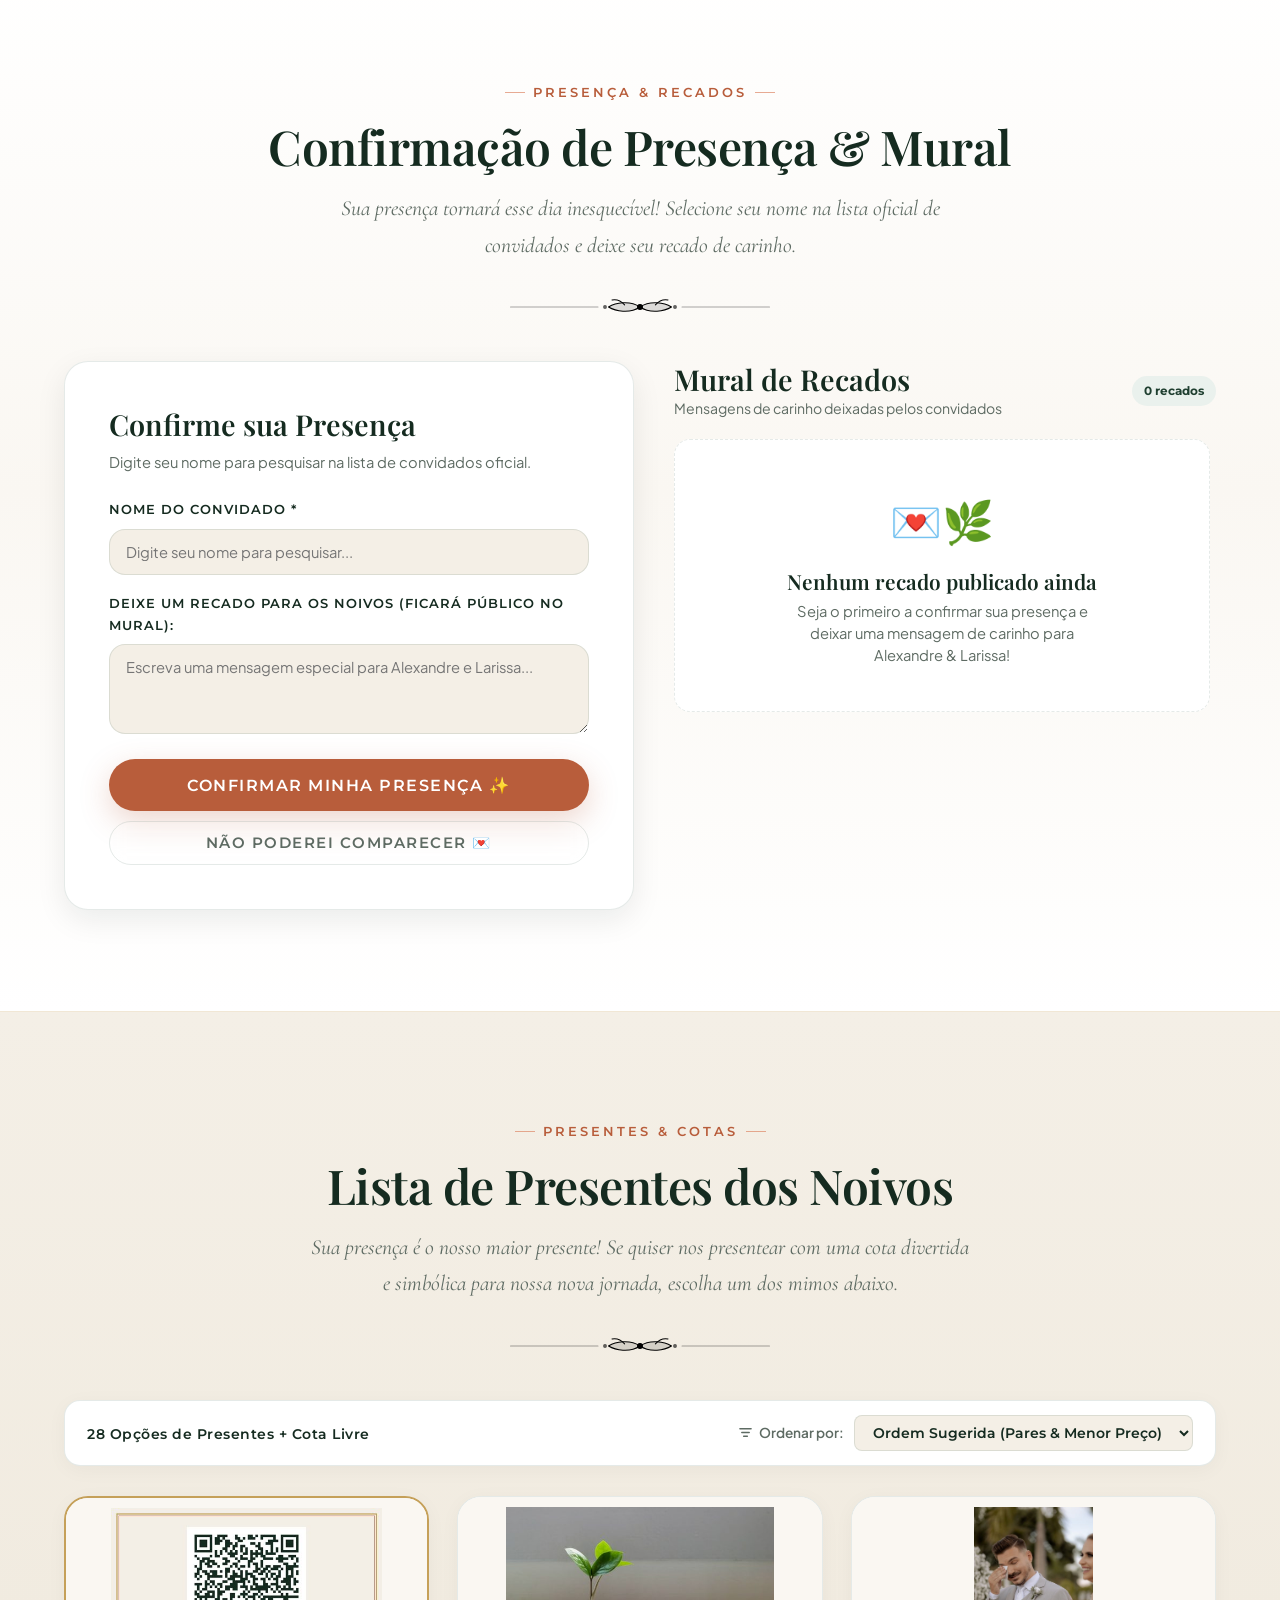
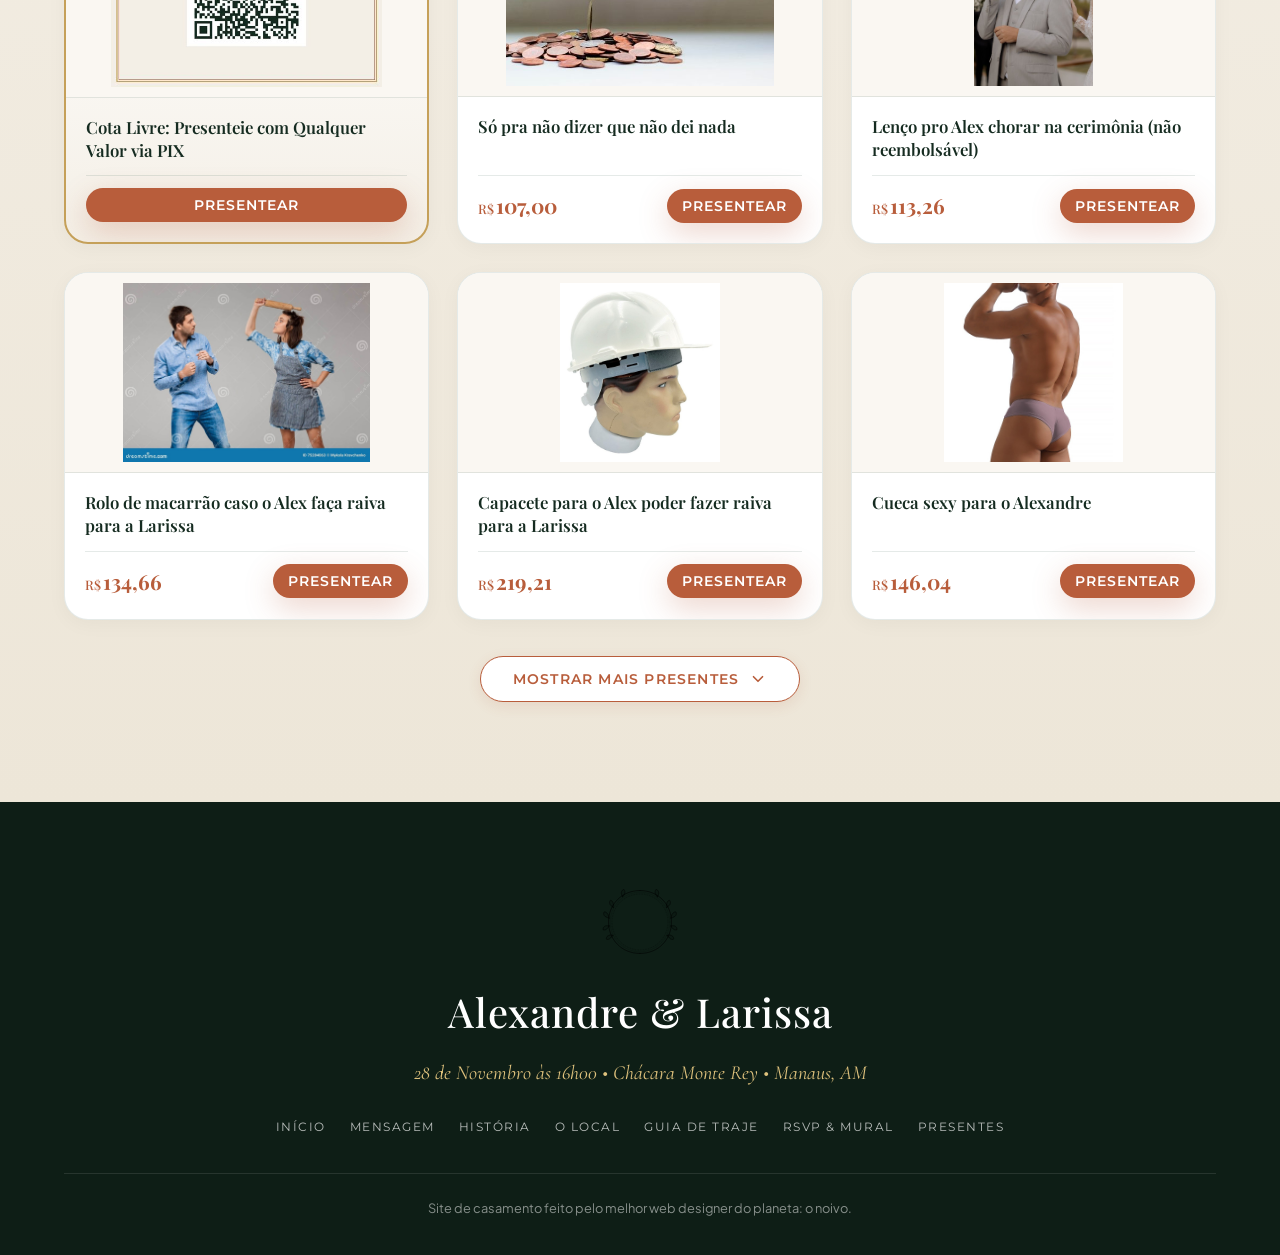
==== commit 38e2e3ce: "fix(rsvp): nao publicar recados automaticos para confirmacoes sem mensagem" ====
--- a/index.html
+++ b/index.html
@@ -97,42 +97,42 @@
     <div class="rail-track" id="leftRailTrack">
       <div class="floating-photo-card">
         <div class="floating-photo-frame">
-          <img src="Fotos/polaroids/WhatsApp Image 2026-09-06 at 12.48.22.jpeg" alt="Alexandre &amp; Larissa - Cumplicidade e Amor" loading="lazy" />
-        </div>
-      </div>
-      <div class="floating-photo-card">
-        <div class="floating-photo-frame">
-          <img src="Fotos/polaroids/WhatsApp Image 2026-09-06 at 12.48.22 (2).jpeg" alt="Réveillon dos Noivos - Celebrando Novos Começos" loading="lazy" />
-        </div>
-      </div>
-      <div class="floating-photo-card">
-        <div class="floating-photo-frame">
-          <img src="Fotos/polaroids/WhatsApp Image 2026-09-06 at 12.48.22 (4).jpeg" alt="Dia de Aventura e Diversão no Parque" loading="lazy" />
-        </div>
-      </div>
-      <div class="floating-photo-card">
-        <div class="floating-photo-frame">
-          <img src="Fotos/polaroids/WhatsApp Image 2026-09-06 at 12.48.22 (6).jpeg" alt="Mirante no Rio de Janeiro - Alexandre &amp; Larissa" loading="lazy" />
-        </div>
-      </div>
-      <div class="floating-photo-card">
-        <div class="floating-photo-frame">
-          <img src="Fotos/polaroids/WhatsApp Image 2026-09-06 at 12.48.22 (8).jpeg" alt="Carinho e Luz do Sol - Alexandre &amp; Larissa" loading="lazy" />
-        </div>
-      </div>
-      <div class="floating-photo-card">
-        <div class="floating-photo-frame">
-          <img src="Fotos/polaroids/WhatsApp Image 2026-09-06 at 12.50.06 (1).jpeg" alt="Skincare e Risadas a Dois" loading="lazy" />
-        </div>
-      </div>
-      <div class="floating-photo-card">
-        <div class="floating-photo-frame">
-          <img src="Fotos/polaroids/WhatsApp Image 2026-09-06 at 12.51.59.jpeg" alt="Sintonia e Espontaneidade dos Noivos" loading="lazy" />
-        </div>
-      </div>
-      <div class="floating-photo-card">
-        <div class="floating-photo-frame">
-          <img src="Fotos/polaroids/WhatsApp Image 2026-09-06 at 12.51.59 (2).jpeg" alt="Carnaval Universitário na UFAM - Onde Tudo Começou" loading="lazy" />
+          <img src="Fotos/polaroids/WhatsApp Image 2026-09-06 at 12.48.22.jpeg" alt="Alexandre &amp; Larissa" loading="lazy" />
+        </div>
+      </div>
+      <div class="floating-photo-card">
+        <div class="floating-photo-frame">
+          <img src="Fotos/polaroids/WhatsApp Image 2026-09-06 at 12.48.22 (2).jpeg" alt="Alexandre &amp; Larissa" loading="lazy" />
+        </div>
+      </div>
+      <div class="floating-photo-card">
+        <div class="floating-photo-frame">
+          <img src="Fotos/polaroids/WhatsApp Image 2026-09-06 at 12.48.22 (4).jpeg" alt="Alexandre &amp; Larissa" loading="lazy" />
+        </div>
+      </div>
+      <div class="floating-photo-card">
+        <div class="floating-photo-frame">
+          <img src="Fotos/polaroids/WhatsApp Image 2026-09-06 at 12.48.22 (6).jpeg" alt="Alexandre &amp; Larissa" loading="lazy" />
+        </div>
+      </div>
+      <div class="floating-photo-card">
+        <div class="floating-photo-frame">
+          <img src="Fotos/polaroids/WhatsApp Image 2026-09-06 at 12.48.22 (8).jpeg" alt="Alexandre &amp; Larissa" loading="lazy" />
+        </div>
+      </div>
+      <div class="floating-photo-card">
+        <div class="floating-photo-frame">
+          <img src="Fotos/polaroids/WhatsApp Image 2026-09-06 at 12.50.06 (1).jpeg" alt="Alexandre &amp; Larissa" loading="lazy" />
+        </div>
+      </div>
+      <div class="floating-photo-card">
+        <div class="floating-photo-frame">
+          <img src="Fotos/polaroids/WhatsApp Image 2026-09-06 at 12.51.59.jpeg" alt="Alexandre &amp; Larissa" loading="lazy" />
+        </div>
+      </div>
+      <div class="floating-photo-card">
+        <div class="floating-photo-frame">
+          <img src="Fotos/polaroids/WhatsApp Image 2026-09-06 at 12.51.59 (2).jpeg" alt="Alexandre &amp; Larissa" loading="lazy" />
         </div>
       </div>
     </div>
@@ -142,37 +142,37 @@
     <div class="rail-track" id="rightRailTrack">
       <div class="floating-photo-card">
         <div class="floating-photo-frame">
-          <img src="Fotos/polaroids/WhatsApp Image 2026-09-06 at 12.48.22 (1).jpeg" alt="Passeio de Barco nos Rios da Amazônia" loading="lazy" />
-        </div>
-      </div>
-      <div class="floating-photo-card">
-        <div class="floating-photo-frame">
-          <img src="Fotos/polaroids/WhatsApp Image 2026-09-06 at 12.48.22 (3).jpeg" alt="Viagem Histórica à Fortaleza de São José" loading="lazy" />
-        </div>
-      </div>
-      <div class="floating-photo-card">
-        <div class="floating-photo-frame">
-          <img src="Fotos/polaroids/WhatsApp Image 2026-09-06 at 12.48.22 (5).jpeg" alt="Beijo com Vista para o Mar" loading="lazy" />
-        </div>
-      </div>
-      <div class="floating-photo-card">
-        <div class="floating-photo-frame">
-          <img src="Fotos/polaroids/WhatsApp Image 2026-09-06 at 12.48.22 (7).jpeg" alt="Dia Ensolarado na Praia de Copacabana" loading="lazy" />
-        </div>
-      </div>
-      <div class="floating-photo-card">
-        <div class="floating-photo-frame">
-          <img src="Fotos/polaroids/WhatsApp Image 2026-09-06 at 12.50.06.jpeg" alt="Pijamas Combinando e Muito Companheirismo" loading="lazy" />
-        </div>
-      </div>
-      <div class="floating-photo-card">
-        <div class="floating-photo-frame">
-          <img src="Fotos/polaroids/WhatsApp Image 2026-09-06 at 12.50.07.jpeg" alt="Momentos em Família Repletos de Alegria" loading="lazy" />
-        </div>
-      </div>
-      <div class="floating-photo-card">
-        <div class="floating-photo-frame">
-          <img src="Fotos/polaroids/WhatsApp Image 2026-09-06 at 12.51.59 (1).jpeg" alt="Formatura e Grandes Conquistas Juntos" loading="lazy" />
+          <img src="Fotos/polaroids/WhatsApp Image 2026-09-06 at 12.48.22 (1).jpeg" alt="Alexandre &amp; Larissa" loading="lazy" />
+        </div>
+      </div>
+      <div class="floating-photo-card">
+        <div class="floating-photo-frame">
+          <img src="Fotos/polaroids/WhatsApp Image 2026-09-06 at 12.48.22 (3).jpeg" alt="Alexandre &amp; Larissa" loading="lazy" />
+        </div>
+      </div>
+      <div class="floating-photo-card">
+        <div class="floating-photo-frame">
+          <img src="Fotos/polaroids/WhatsApp Image 2026-09-06 at 12.48.22 (5).jpeg" alt="Alexandre &amp; Larissa" loading="lazy" />
+        </div>
+      </div>
+      <div class="floating-photo-card">
+        <div class="floating-photo-frame">
+          <img src="Fotos/polaroids/WhatsApp Image 2026-09-06 at 12.48.22 (7).jpeg" alt="Alexandre &amp; Larissa" loading="lazy" />
+        </div>
+      </div>
+      <div class="floating-photo-card">
+        <div class="floating-photo-frame">
+          <img src="Fotos/polaroids/WhatsApp Image 2026-09-06 at 12.50.06.jpeg" alt="Alexandre &amp; Larissa" loading="lazy" />
+        </div>
+      </div>
+      <div class="floating-photo-card">
+        <div class="floating-photo-frame">
+          <img src="Fotos/polaroids/WhatsApp Image 2026-09-06 at 12.50.07.jpeg" alt="Alexandre &amp; Larissa" loading="lazy" />
+        </div>
+      </div>
+      <div class="floating-photo-card">
+        <div class="floating-photo-frame">
+          <img src="Fotos/polaroids/WhatsApp Image 2026-09-06 at 12.51.59 (1).jpeg" alt="Alexandre &amp; Larissa" loading="lazy" />
         </div>
       </div>
     </div>
@@ -710,8 +710,8 @@
       <h3 style="font-family: var(--font-serif-display); color: var(--color-green-dark); font-size: 1.75rem; margin-bottom: 12px;">
         Sentiremos sua falta, <span id="declineGuestNameDisplay">Amigo</span>!
       </h3>
-      <p style="color: var(--color-text-muted); font-size: 0.95rem; line-height: 1.6; margin-bottom: 24px;">
-        Agradecemos muito por nos avisar! Seu carinho foi guardado com todo amor em nosso mural. Mesmo de longe, sua energia e seus votos estarão conosco no nosso grande dia!
+      <p id="declineModalDesc" style="color: var(--color-text-muted); font-size: 0.95rem; line-height: 1.6; margin-bottom: 24px;">
+        Agradecemos muito por nos avisar! Mesmo de longe, sua energia e seus votos estarão conosco no nosso grande dia!
       </p>
       <button type="button" class="btn btn-primary" id="declineModalCloseBtn" style="min-width: 160px;">
         Entendido ✓
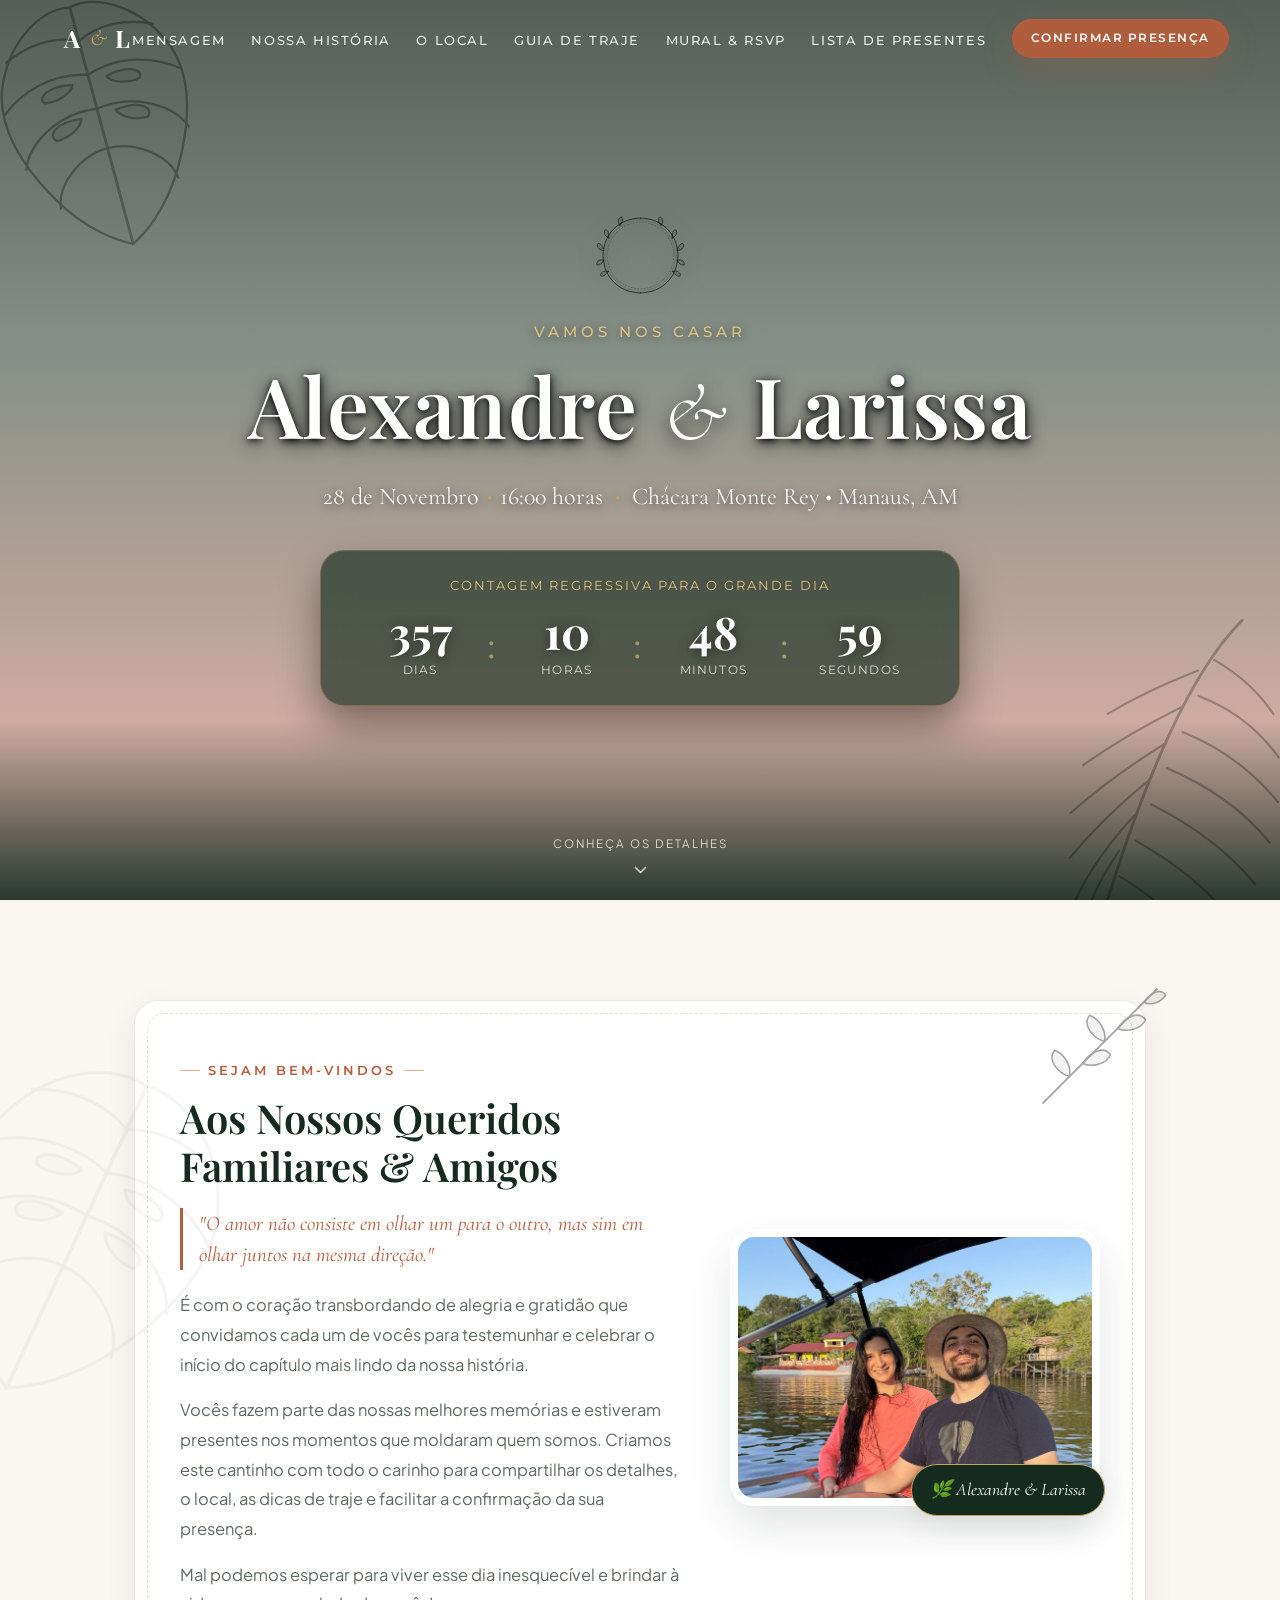
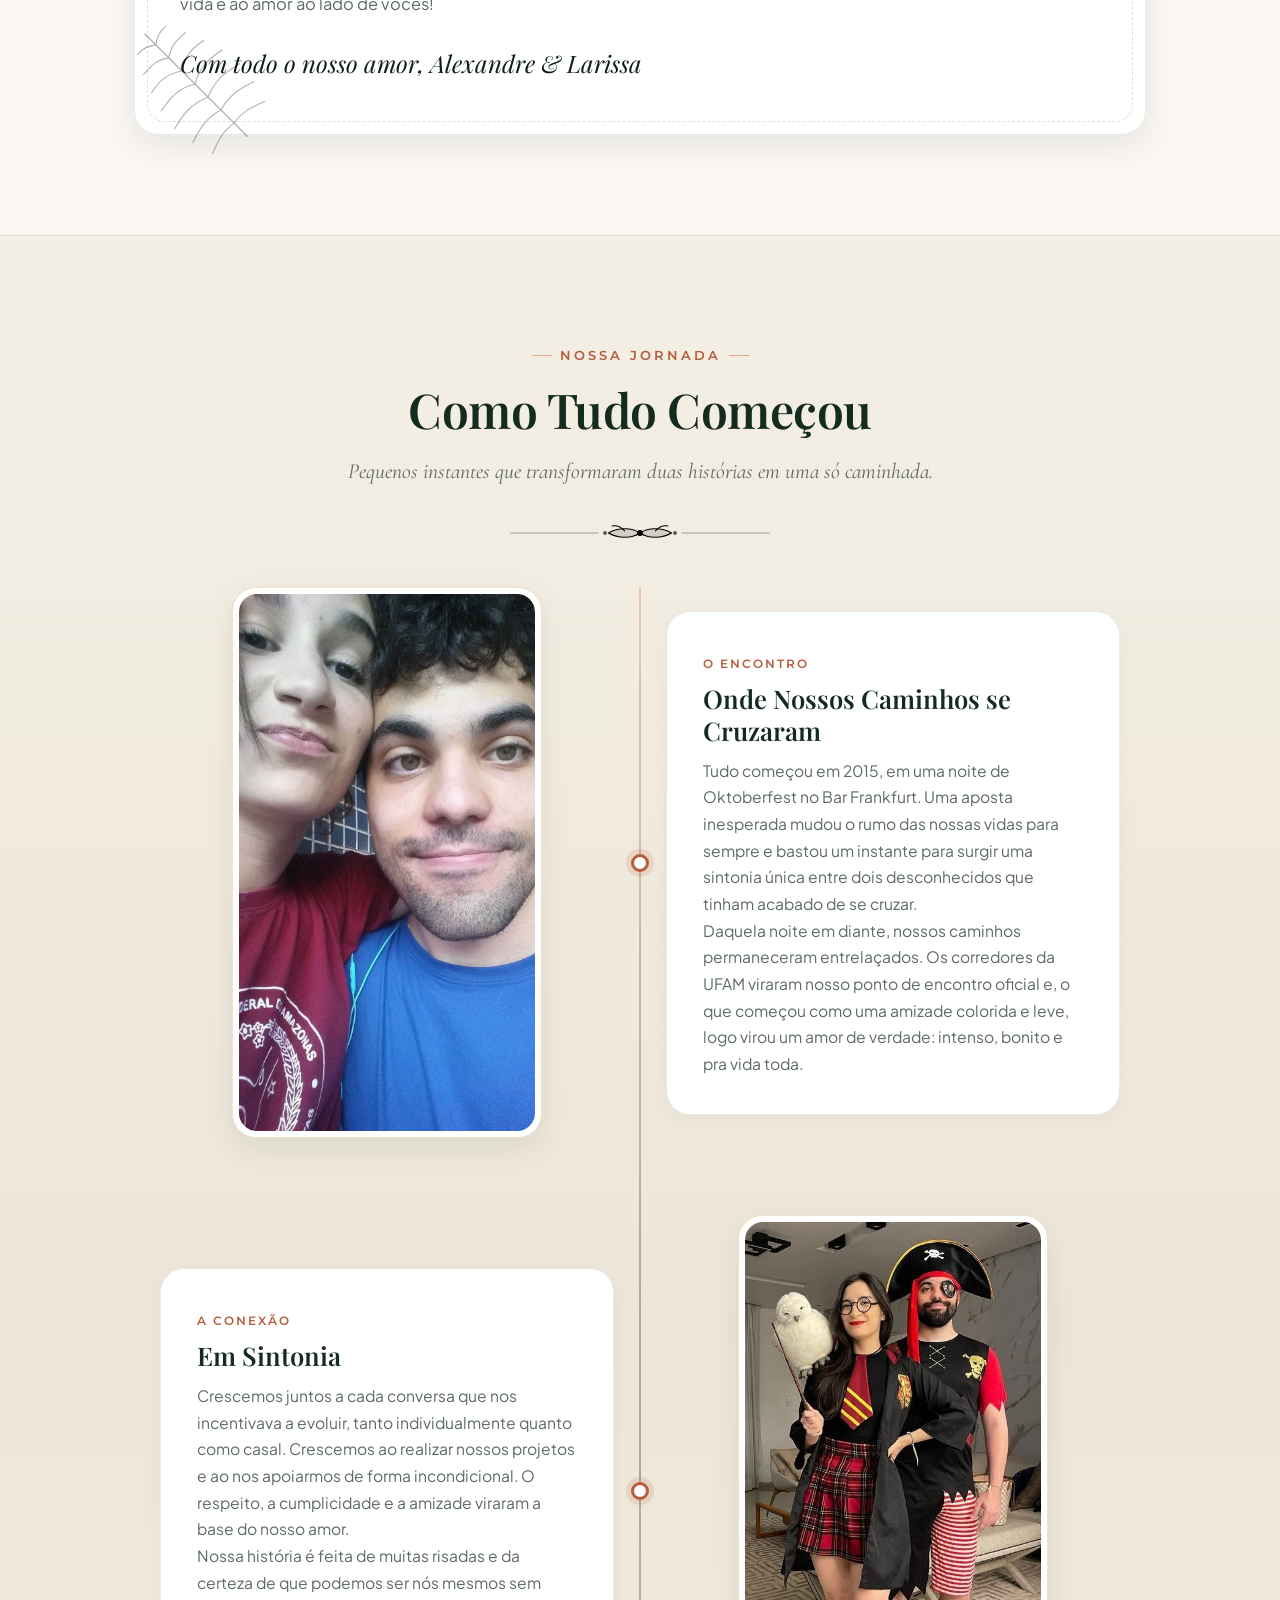
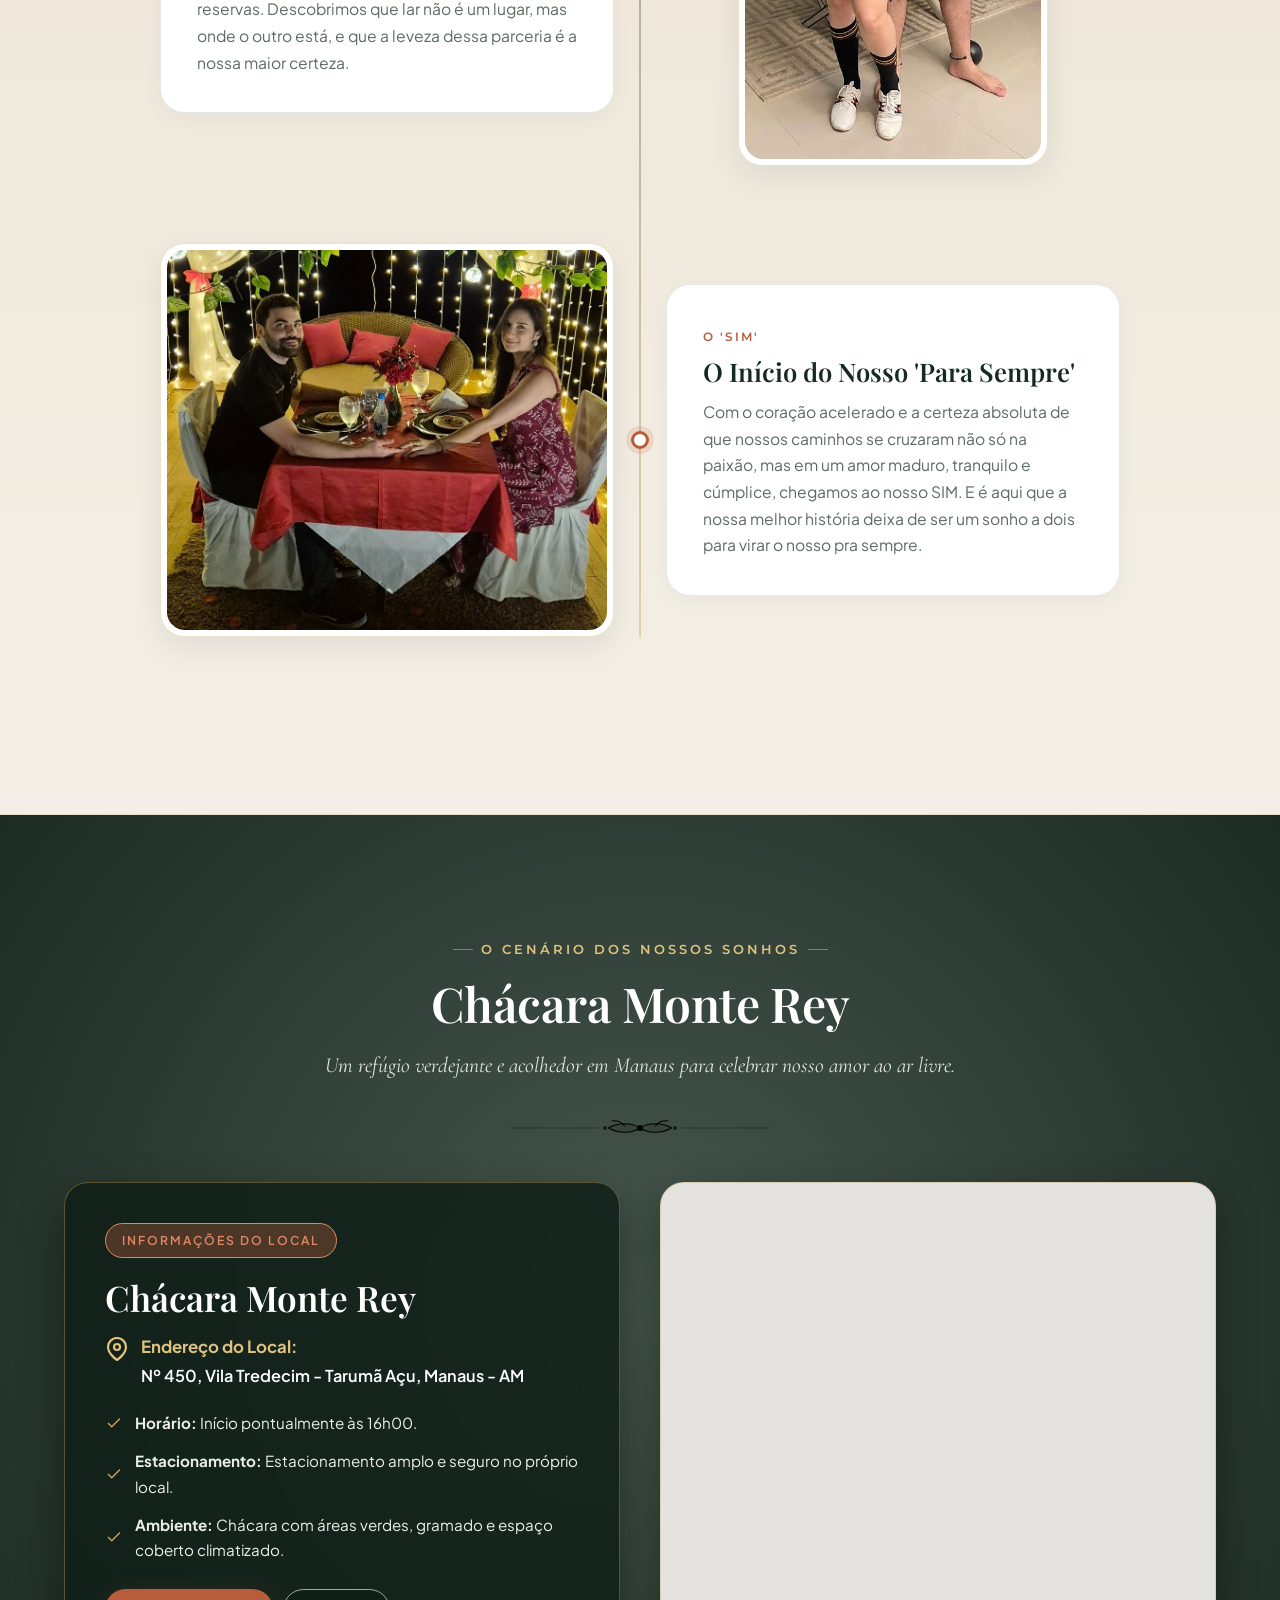
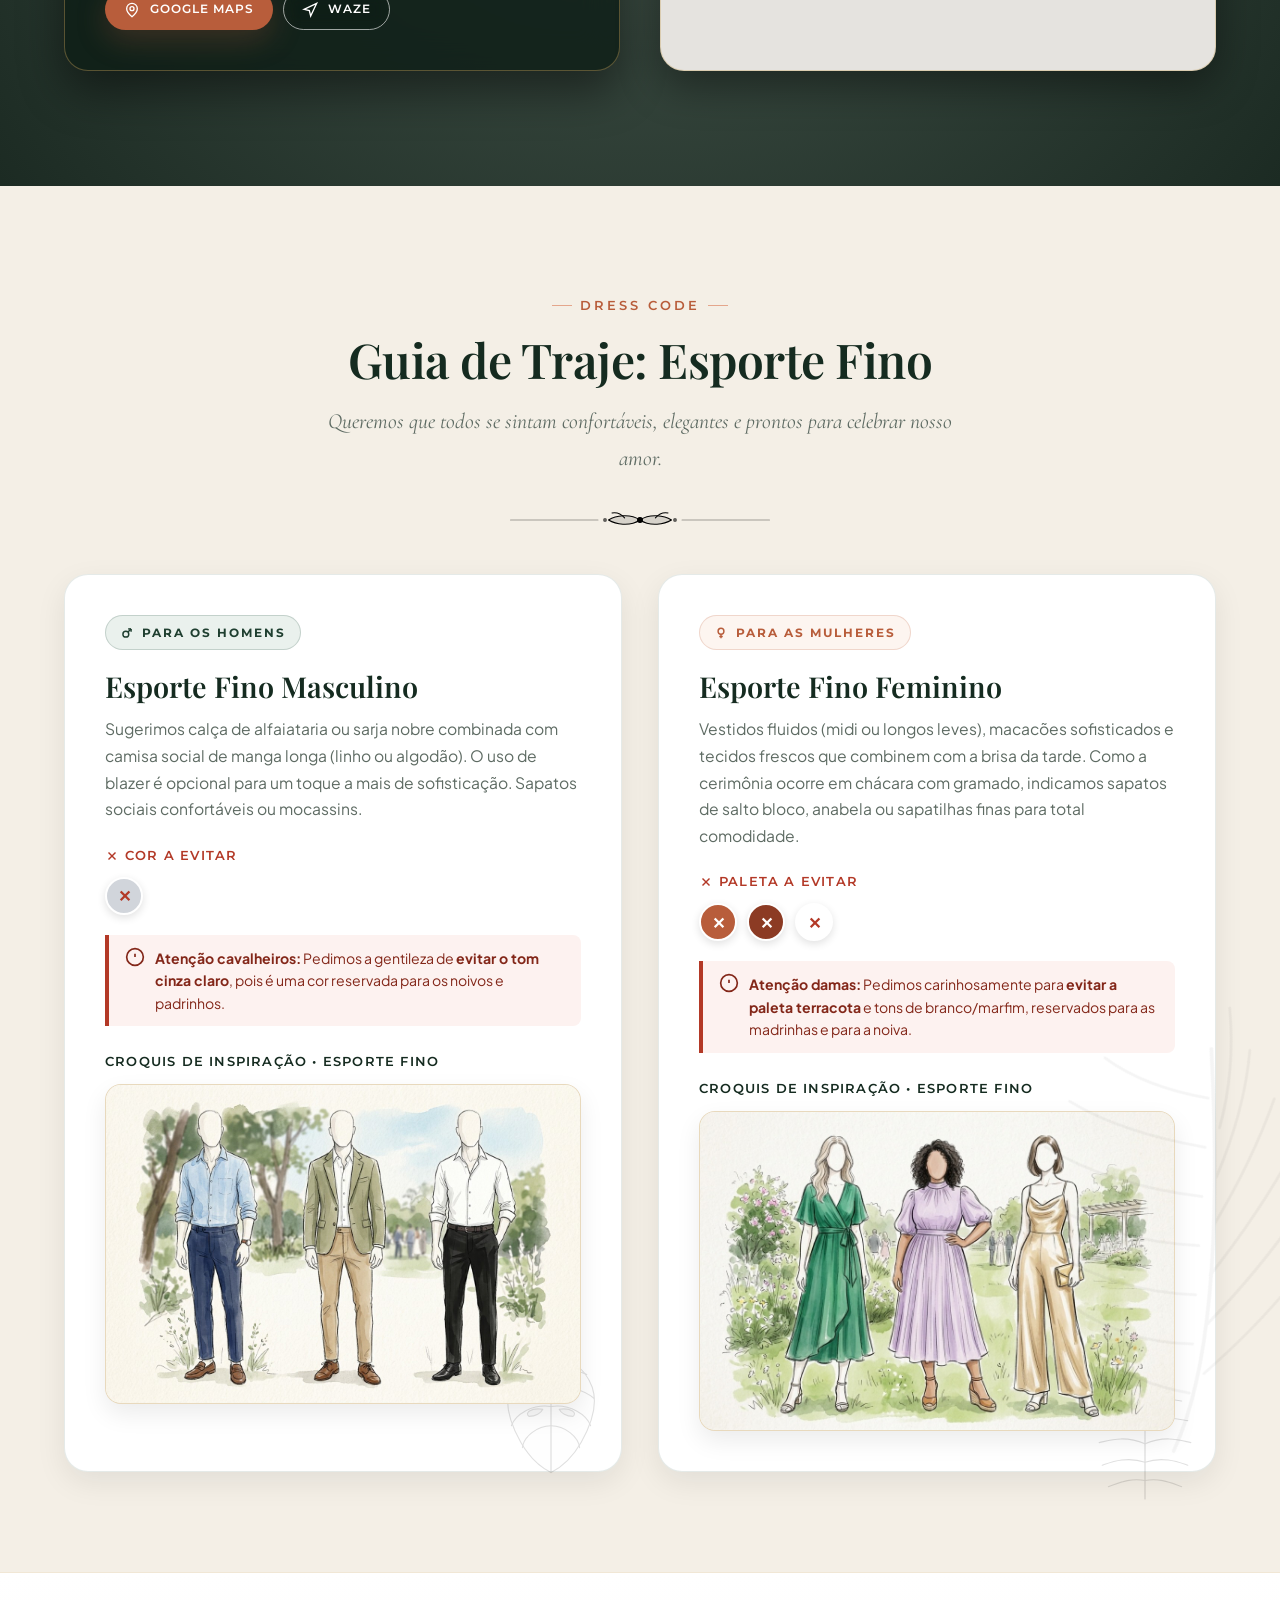
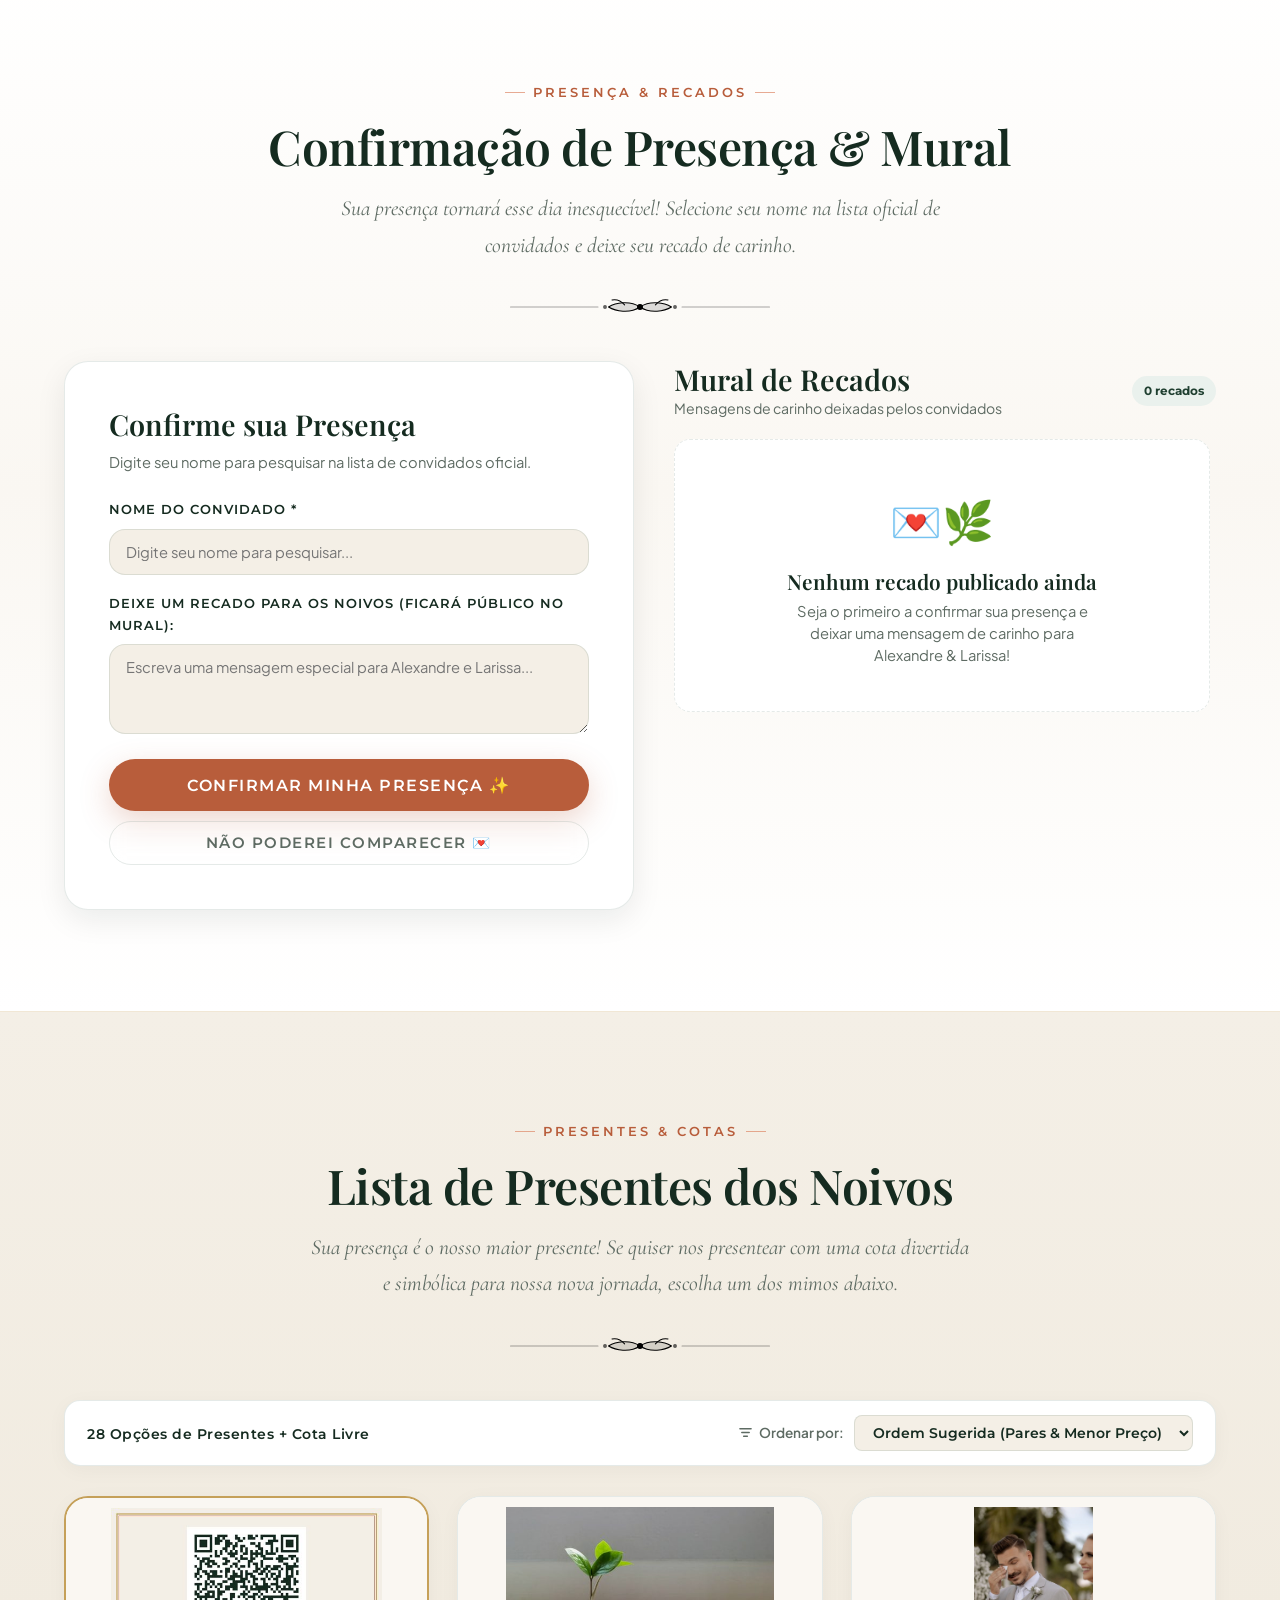
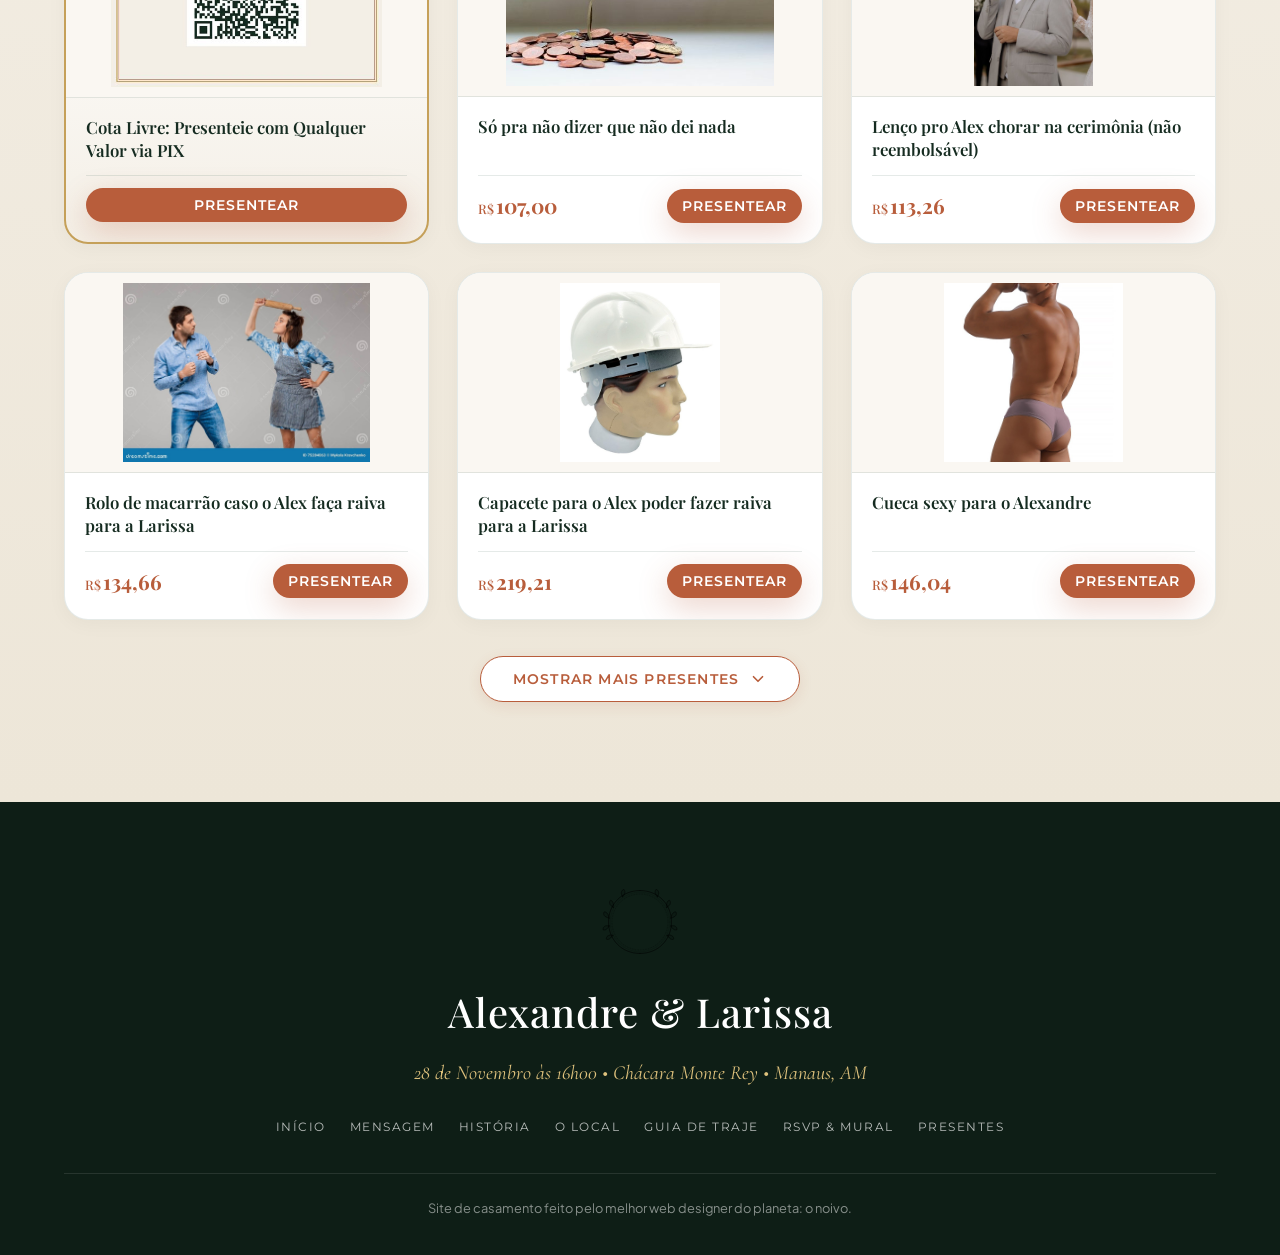
==== commit 96a93f05: "fix: remover legendas das fotos polaroid no lightbox" ====
--- a/index.html
+++ b/index.html
@@ -854,7 +854,7 @@
   </footer>
 
   <!-- Scripts JS com Versionamento para Limpeza Imediata de Cache -->
-  <script src="js/app.js?v=3.3"></script>
+  <script src="js/app.js?v=3.4"></script>
   <script src="js/gifts.js?v=3.3"></script>
   <script src="js/rsvp-mural.js?v=3.3"></script>
 </body>
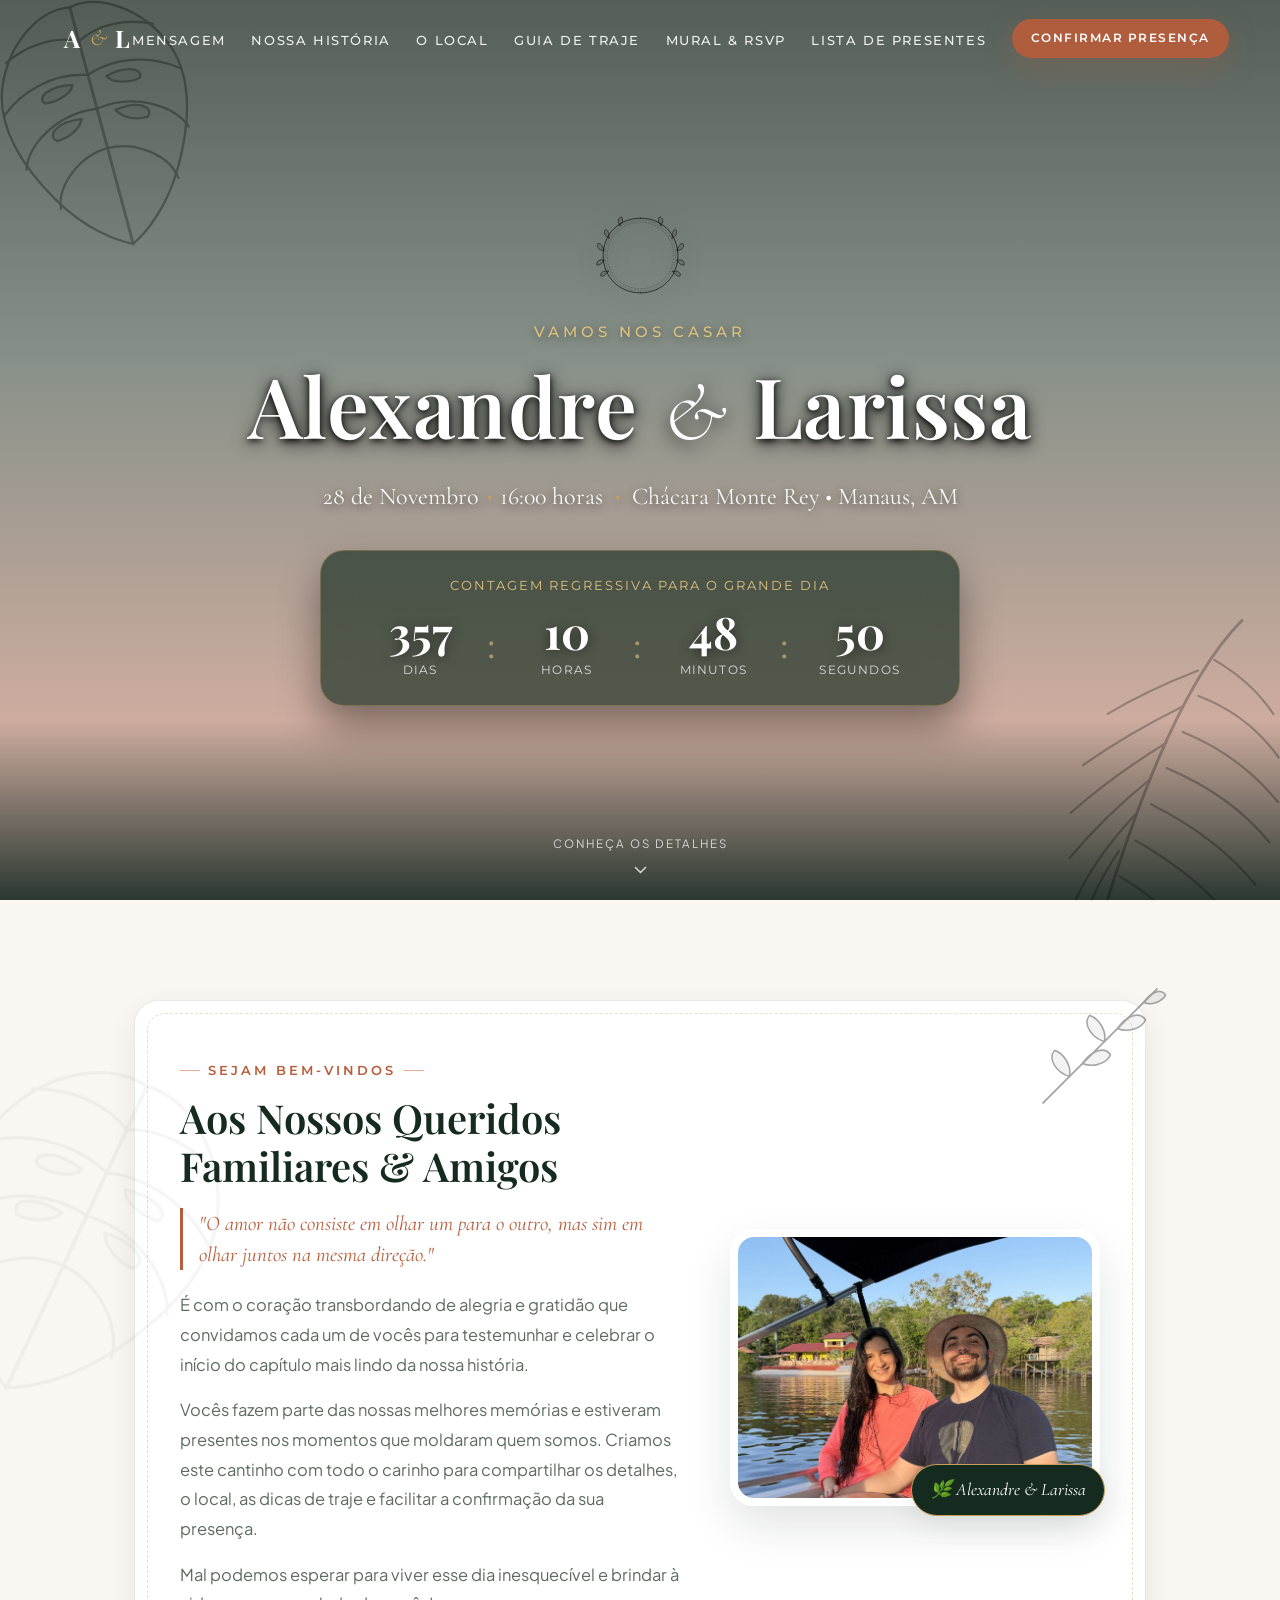
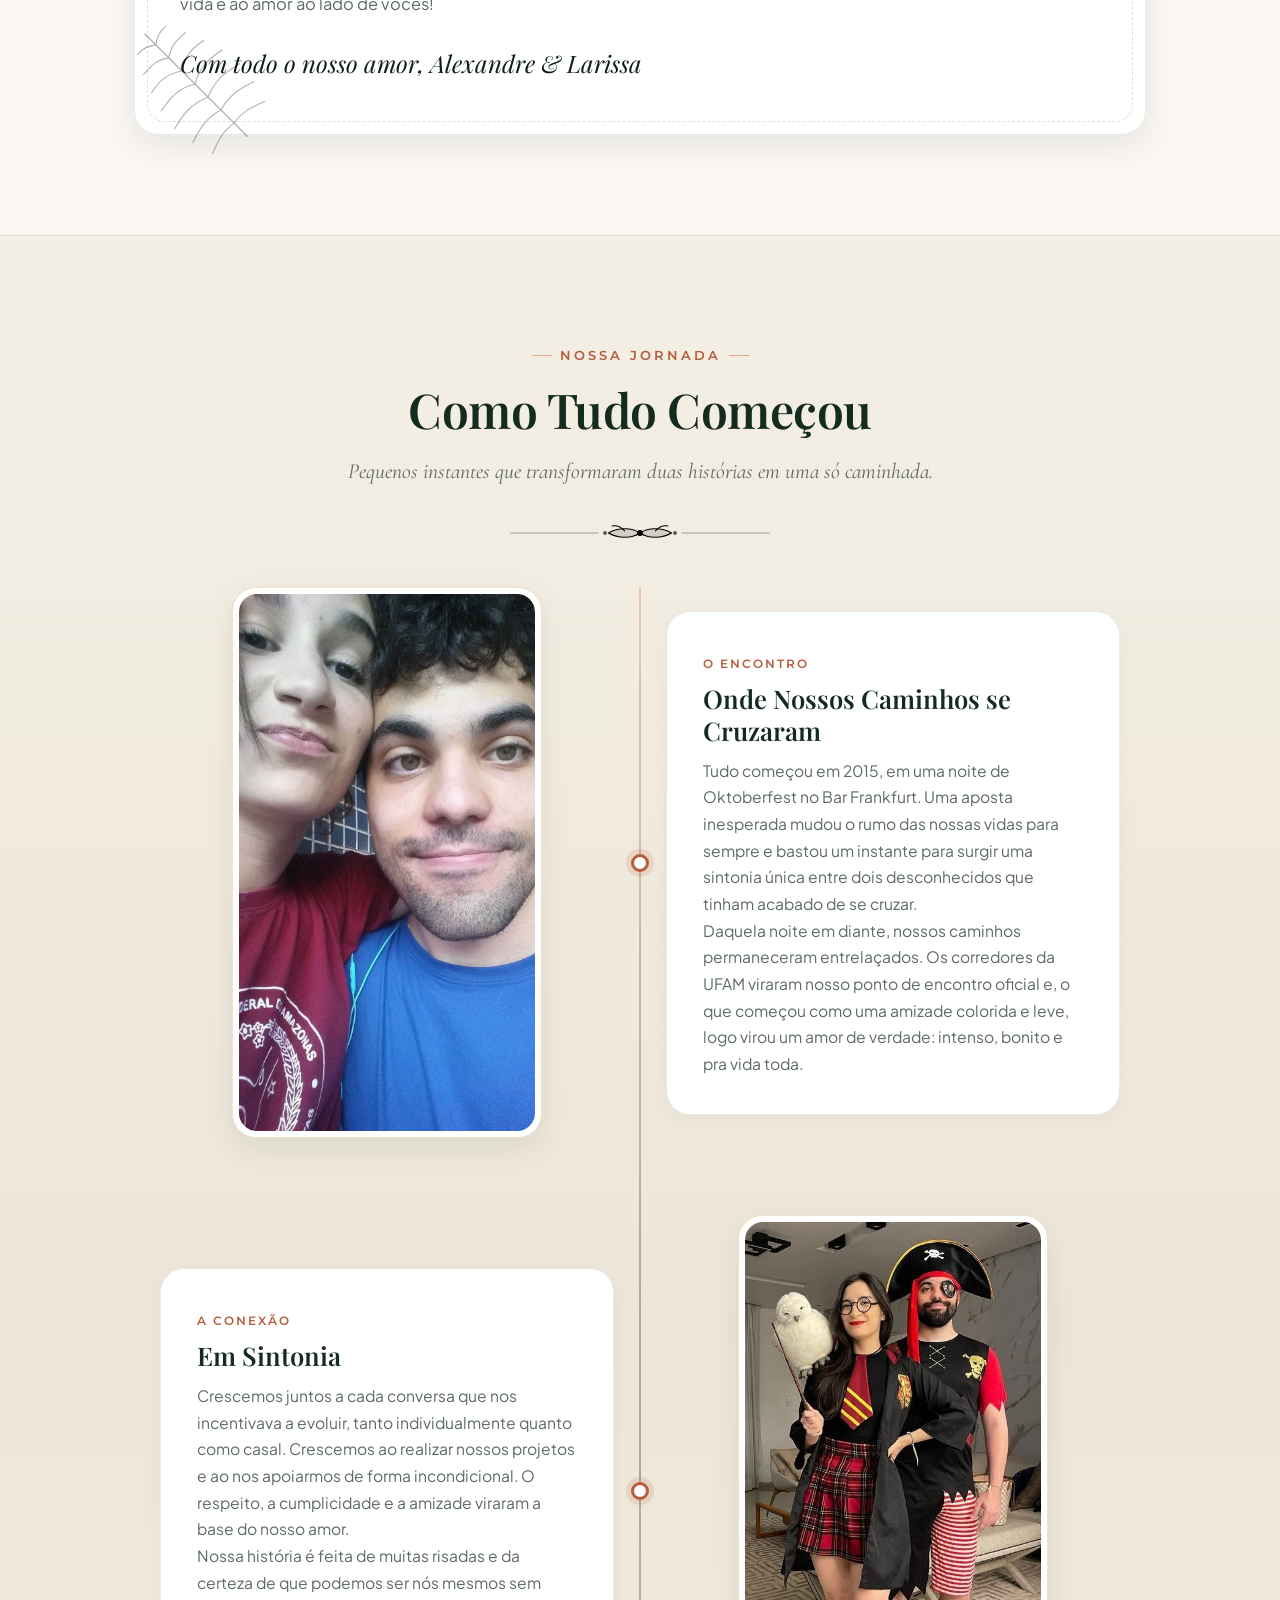
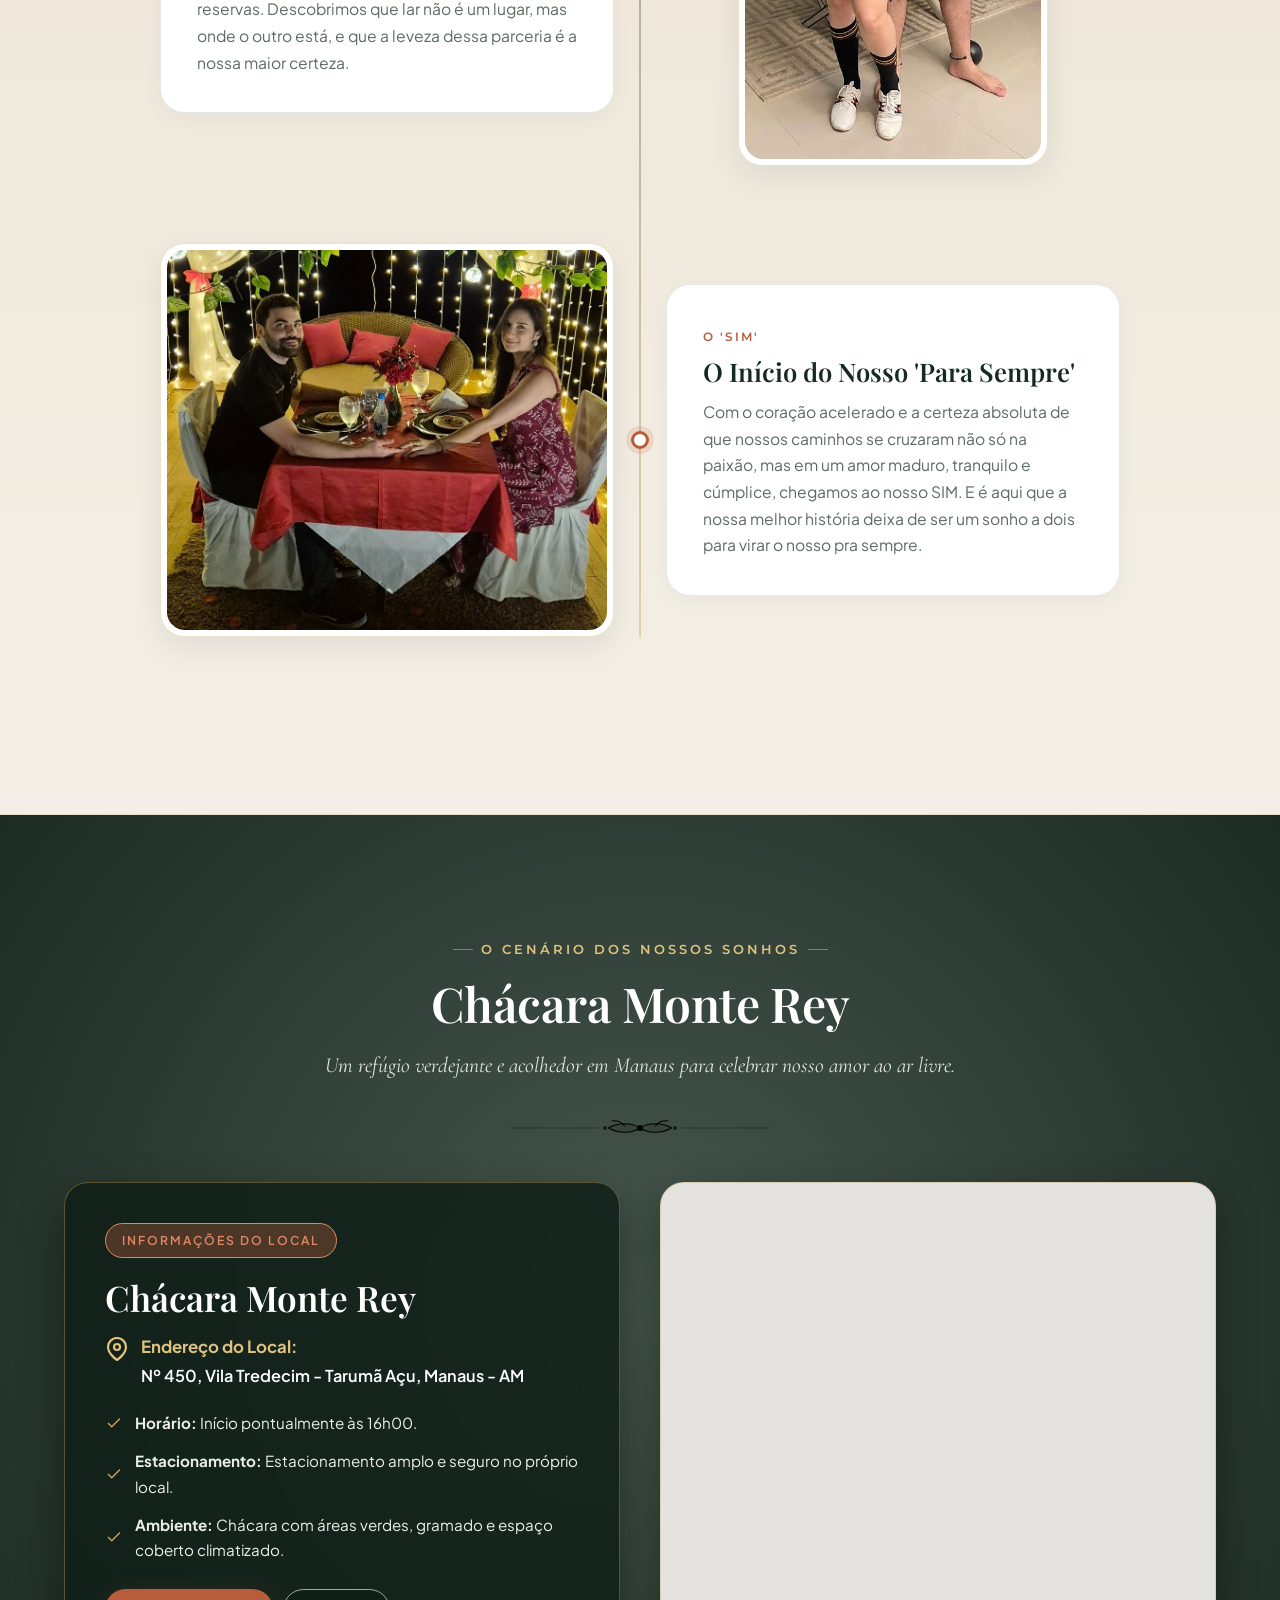
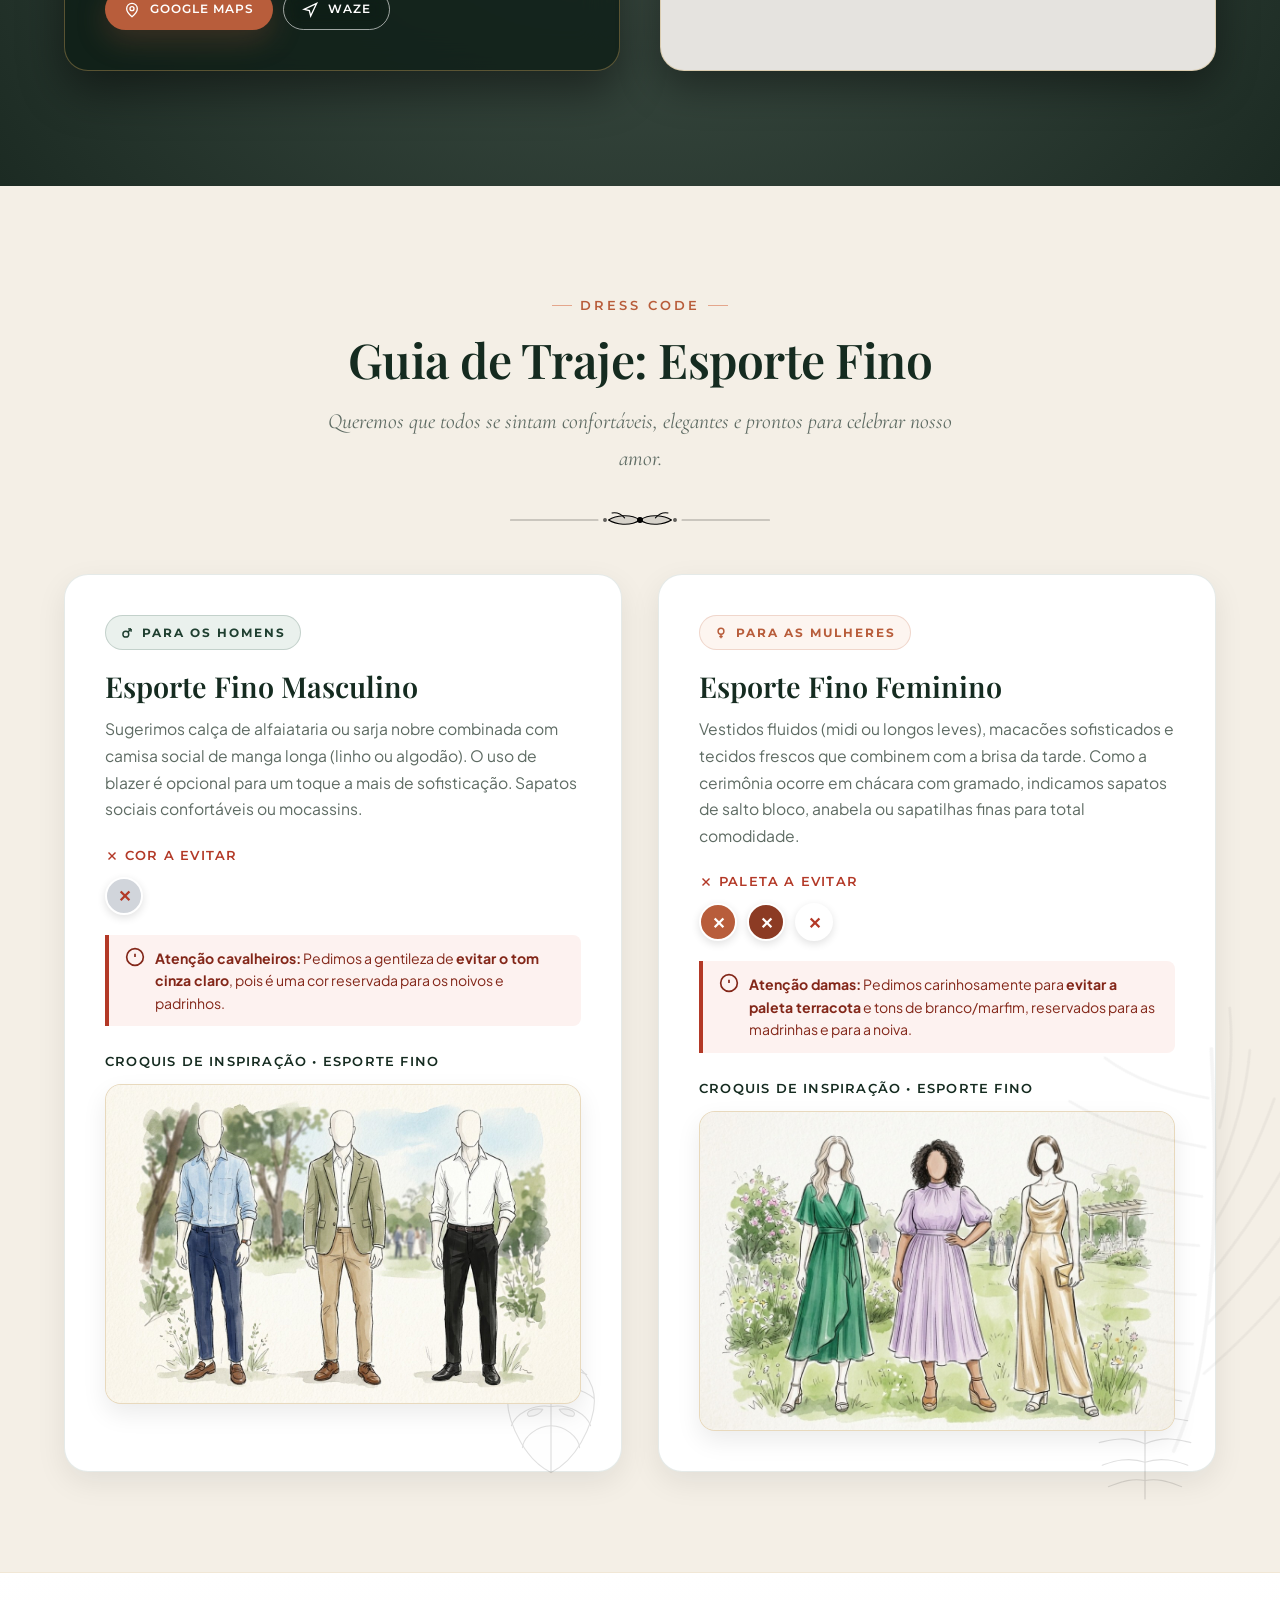
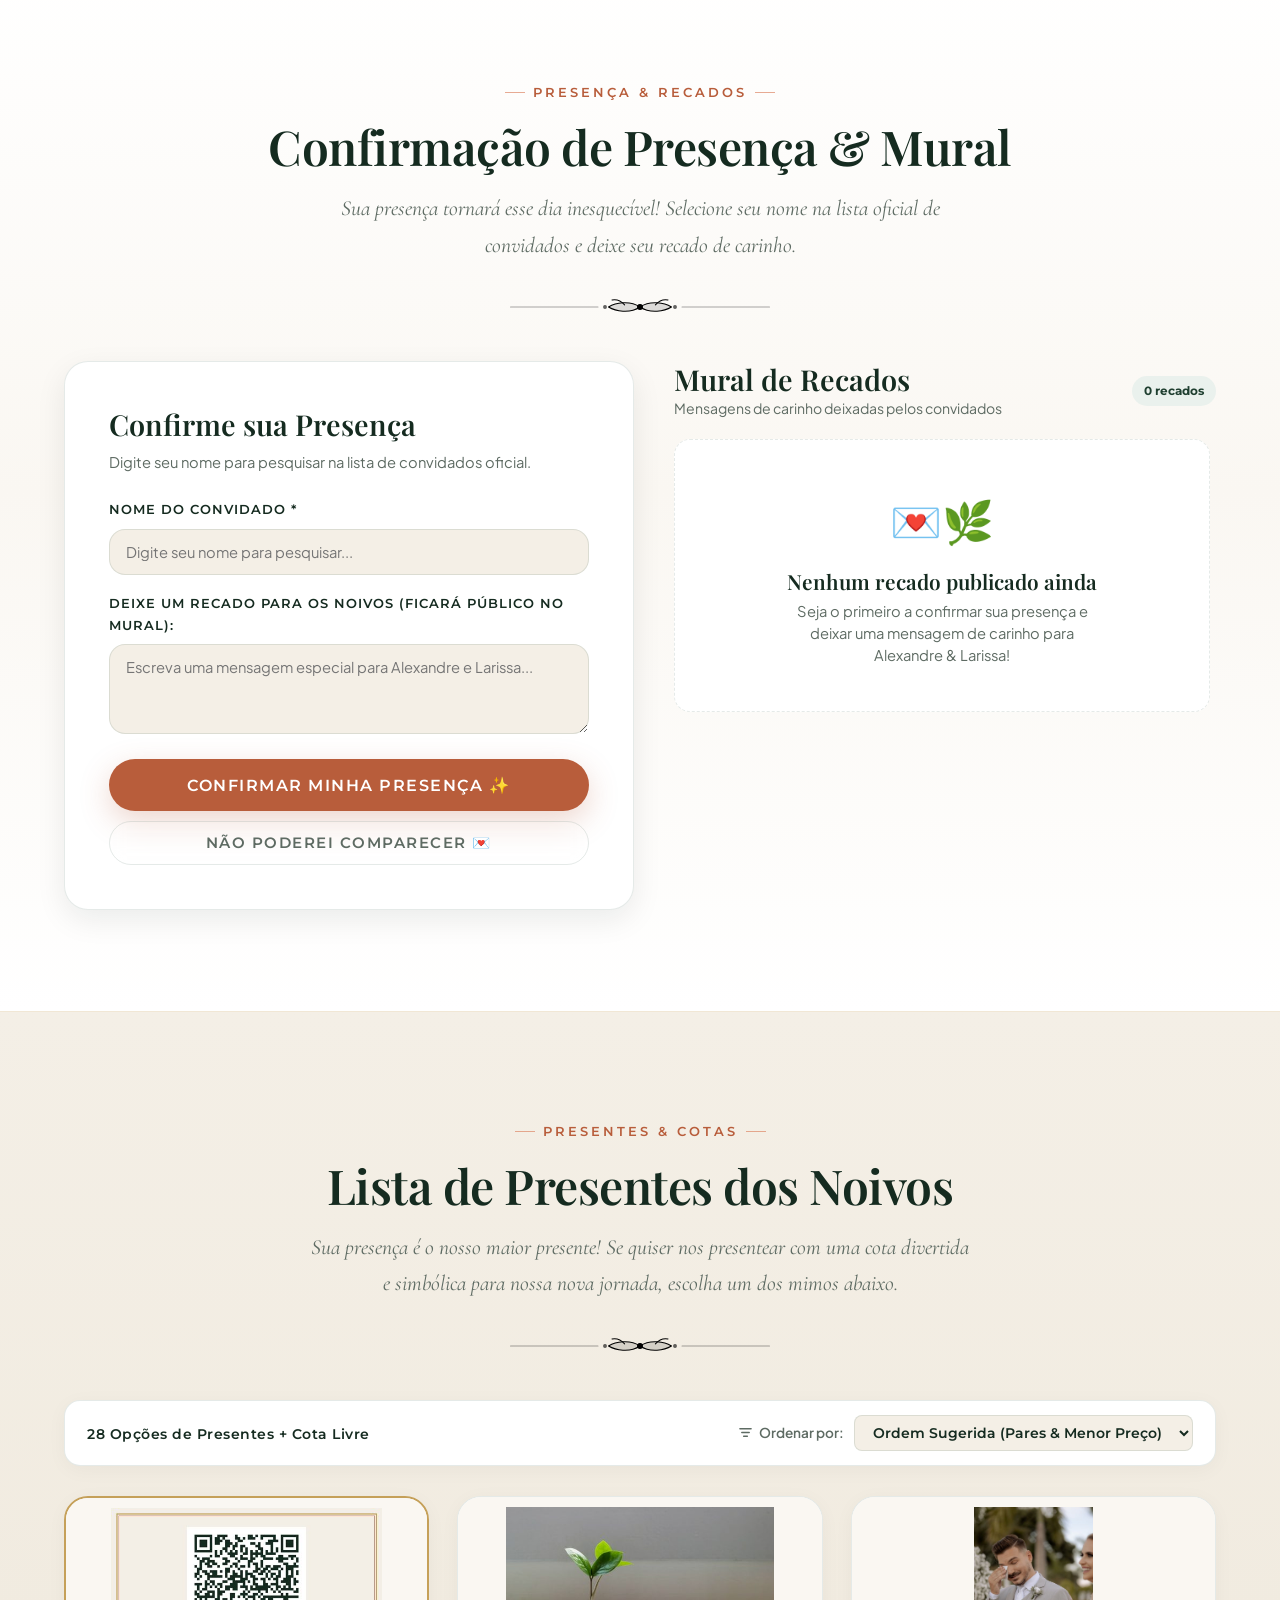
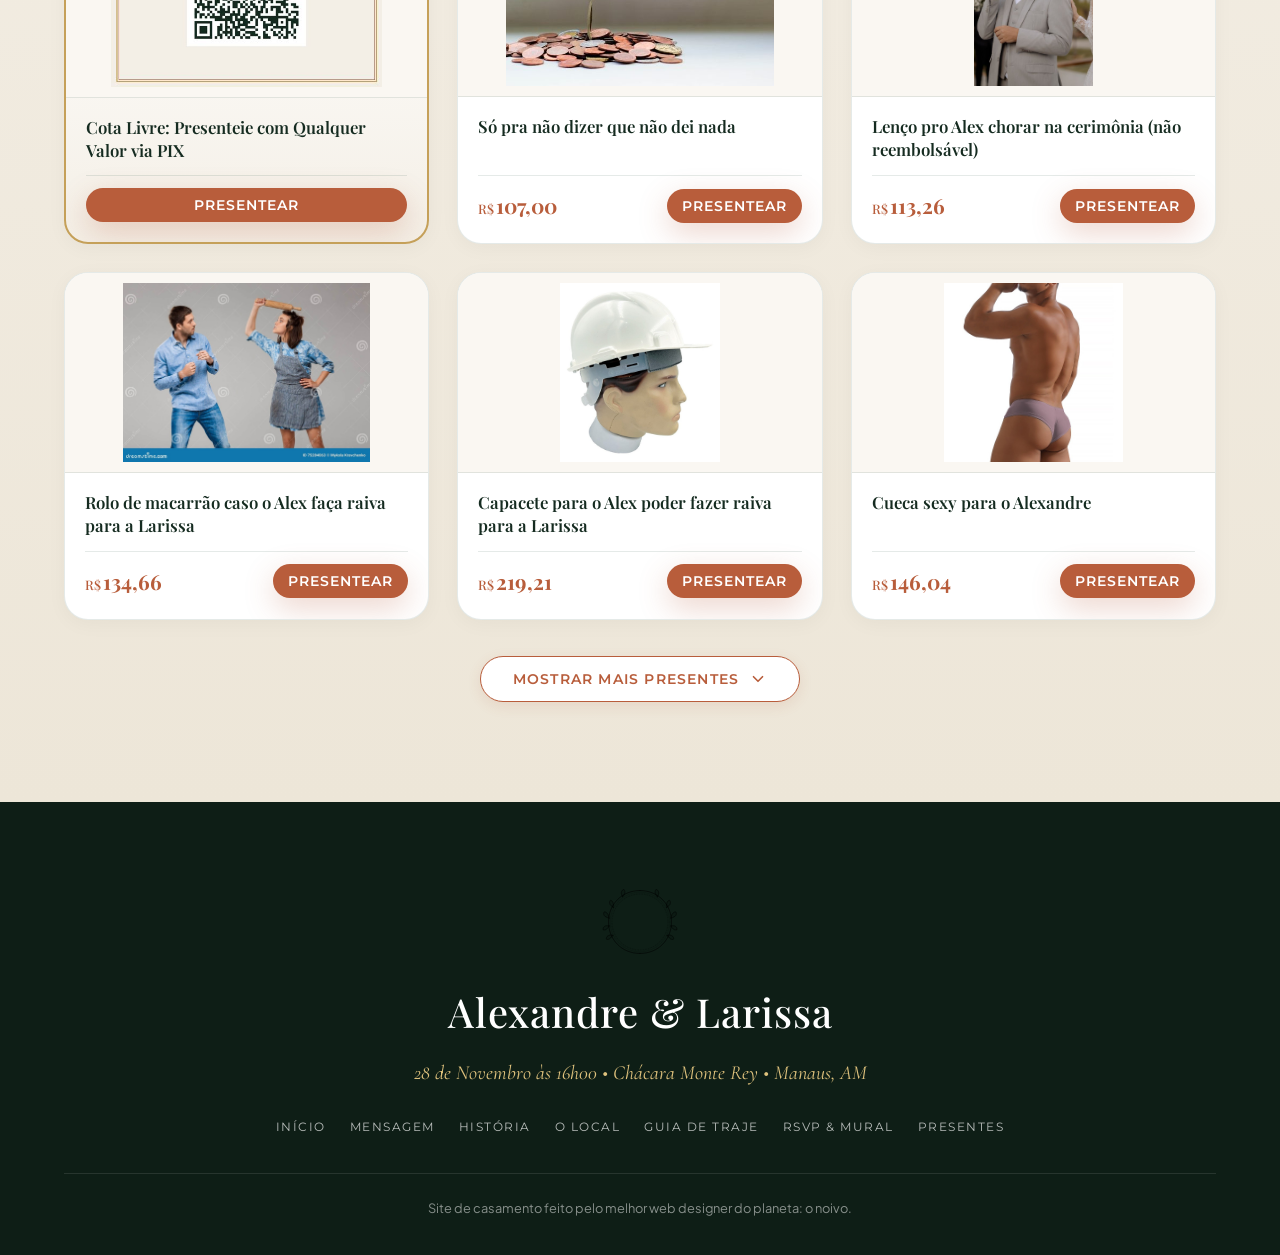
==== commit ad94b148: "feat: atualiza texto do modal da van para focar em beber despreocupado e seguranca" ====
--- a/index.html
+++ b/index.html
@@ -663,20 +663,20 @@
   <!-- Modal da Van de Segurança (Pós-Confirmação) -->
   <div class="gift-modal" id="vanModal" role="dialog" aria-modal="true">
     <div class="van-modal-card">
-      <div style="font-size: 3.2rem; margin-bottom: 8px;">🚐🥂✨</div>
+      <div style="font-size: 3.2rem; margin-bottom: 8px;">🚐🍹🎉</div>
       
       <span class="van-badge-free">100% Gratuito • Cortesia dos Noivos</span>
 
       <h3 style="font-family: var(--font-serif-display); color: var(--color-green-dark); font-size: 1.8rem; margin-bottom: 12px;">
-        Van da Alegria &amp; Segurança!
+        Van da Saideira (e da Segurança!)
       </h3>
       
-      <p style="color: var(--color-text-muted); font-size: 0.95rem; line-height: 1.6; margin-bottom: 20px;">
-        Olá <strong id="vanGuestNameDisplay" style="color: var(--color-green-dark);">Convidado</strong>! Para que todos possam brindar, dançar e curtir a festa à vontade, estamos nos organizando para disponibilizar uma <strong>van executiva para deixar os convidados em segurança em suas casas</strong> ao final da festa.
+      <p style="color: var(--color-text-muted); font-size: 0.95rem; line-height: 1.6; margin-bottom: 12px;">
+        Olá <strong id="vanGuestNameDisplay" style="color: var(--color-green-dark);">Convidado</strong>! Casamento bom é casamento sem preocupação com a volta!
       </p>
 
-      <p style="color: var(--color-terracotta-primary); font-weight: 600; font-size: 0.88rem; margin-bottom: 20px;">
-        🌿 Você não será cobrado por nada! O transporte é por nossa conta.
+      <p style="color: var(--color-text-muted); font-size: 0.95rem; line-height: 1.6; margin-bottom: 18px;">
+        Se você pretende caprichar nos drinks, esvaziar taças e curtir a pista até o fim, <strong>não queremos você dirigindo</strong>. Por nossa conta, teremos uma <strong>van executiva cortesia</strong> para levar você em total segurança até em casa. Beba em paz, comemore com a gente e deixe a direção com o nosso motorista!
       </p>
 
       <form id="vanRequestForm">
@@ -693,10 +693,10 @@
 
         <div style="display: flex; flex-direction: column; gap: 10px; margin-top: 18px;">
           <button type="submit" class="btn btn-primary" style="width: 100%;">
-            Quero Vaga na Van! 🚐
+            Garantir Minha Vaga na Van! 🥂🚐
           </button>
           <button type="button" class="btn btn-secondary" id="vanDismissBtn" style="color: var(--color-text-muted); border-color: var(--color-border-light); background: var(--color-bg-sand);">
-            Dispensar (Vou de Carona / Uber / Meu Transporte)
+            Dispensar (Vou de Carona / Uber / Não vou beber)
           </button>
         </div>
       </form>
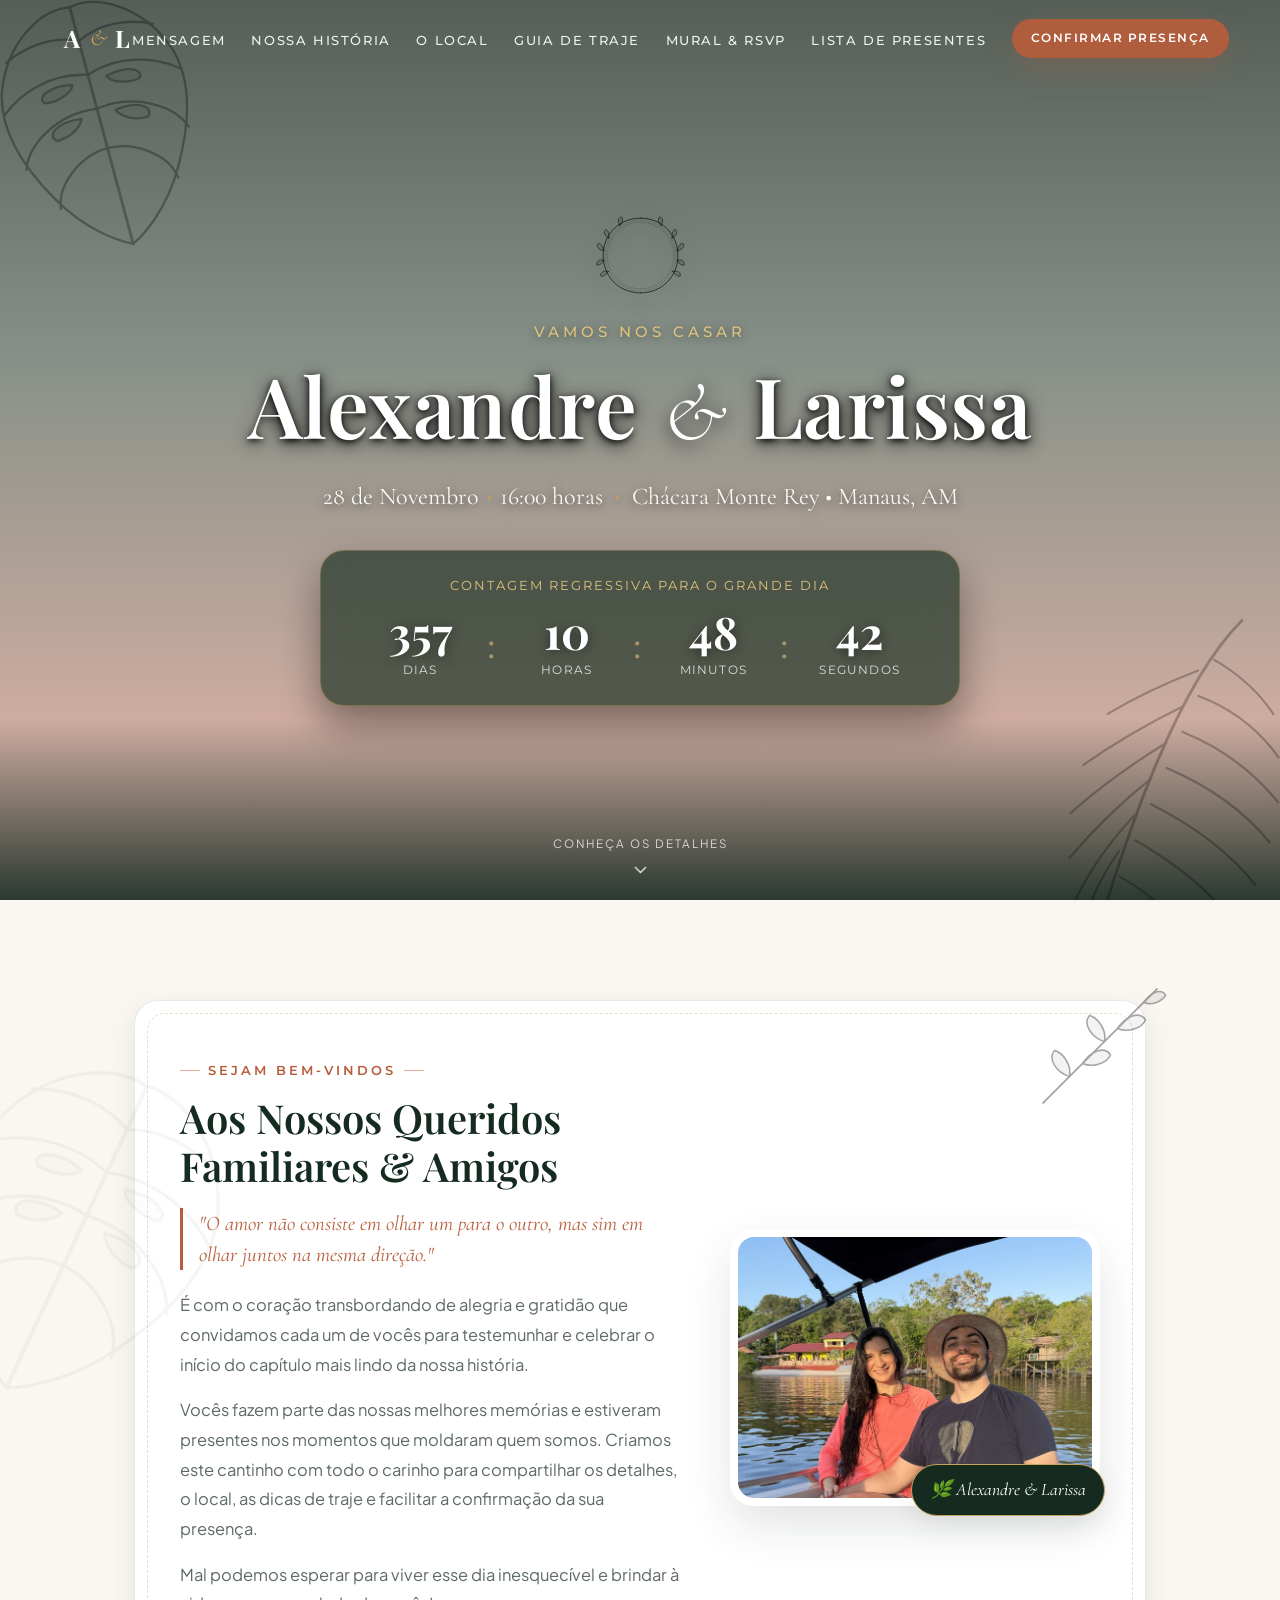
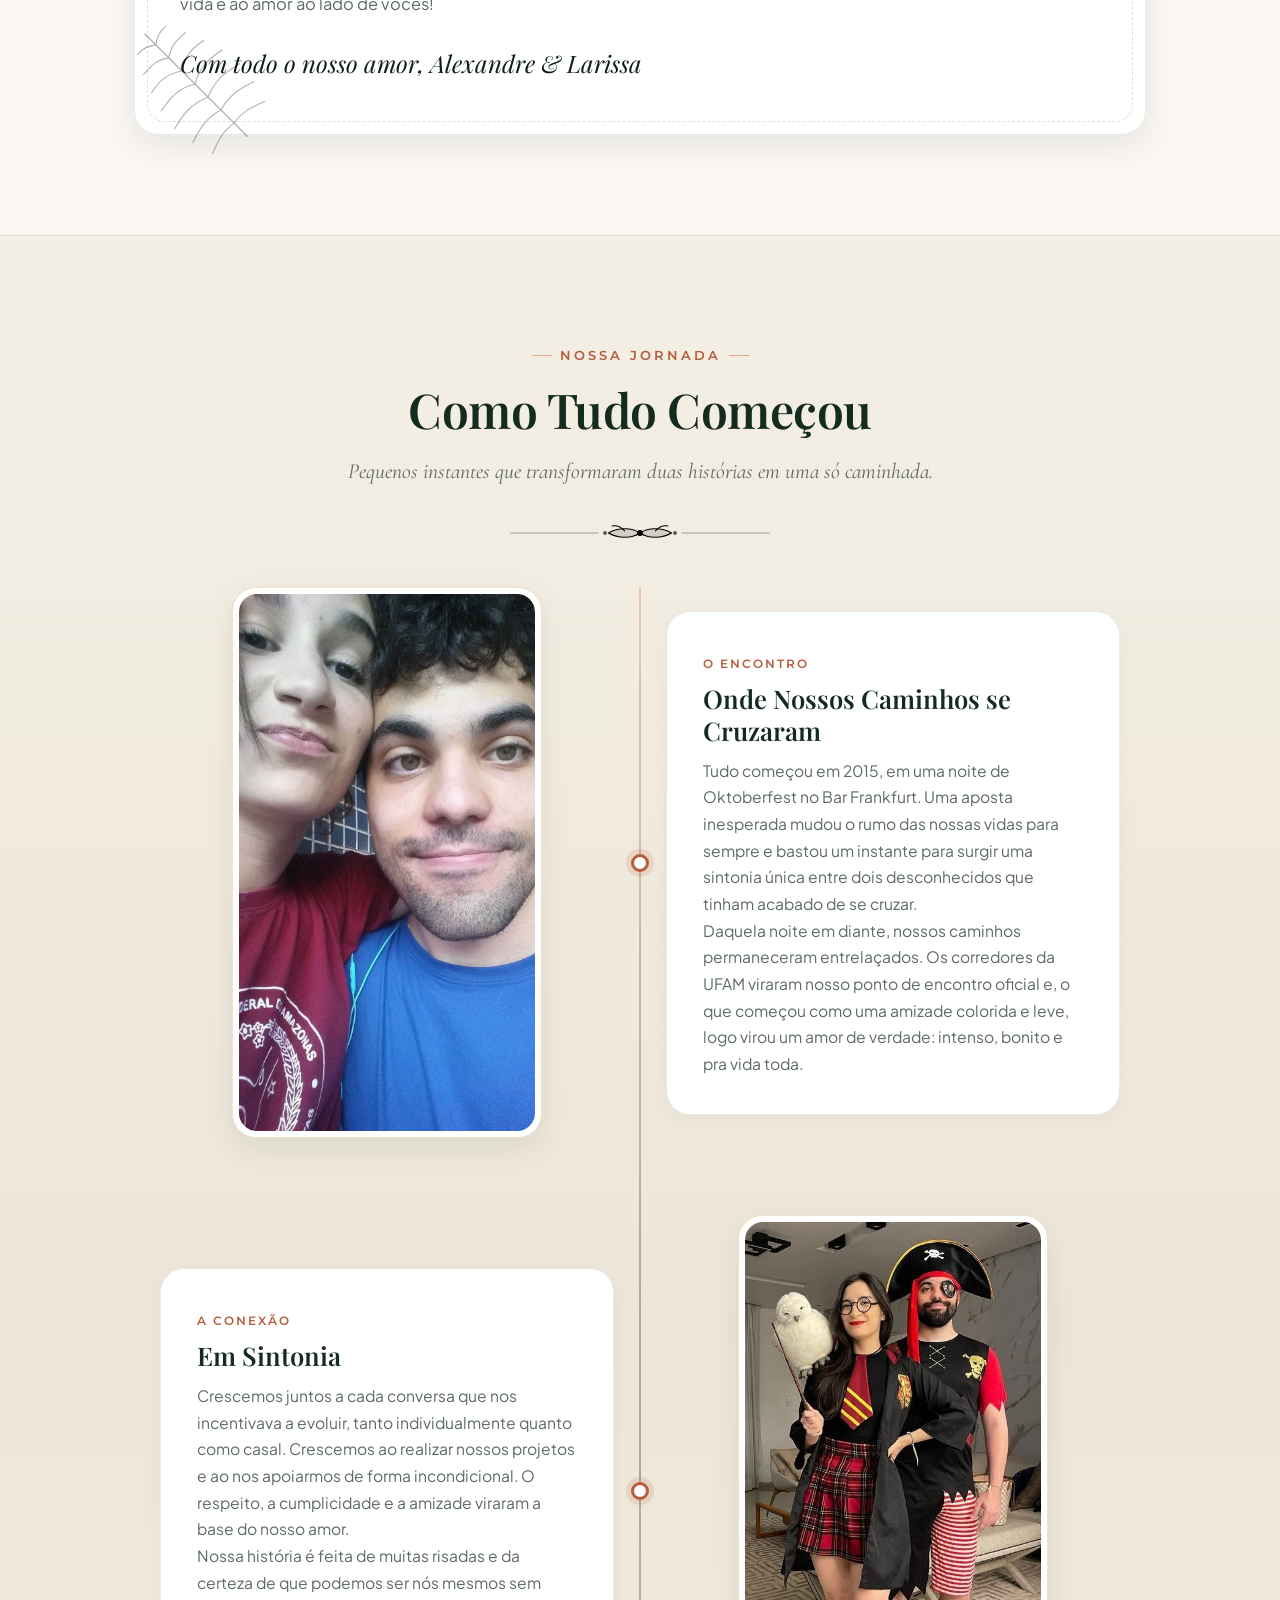
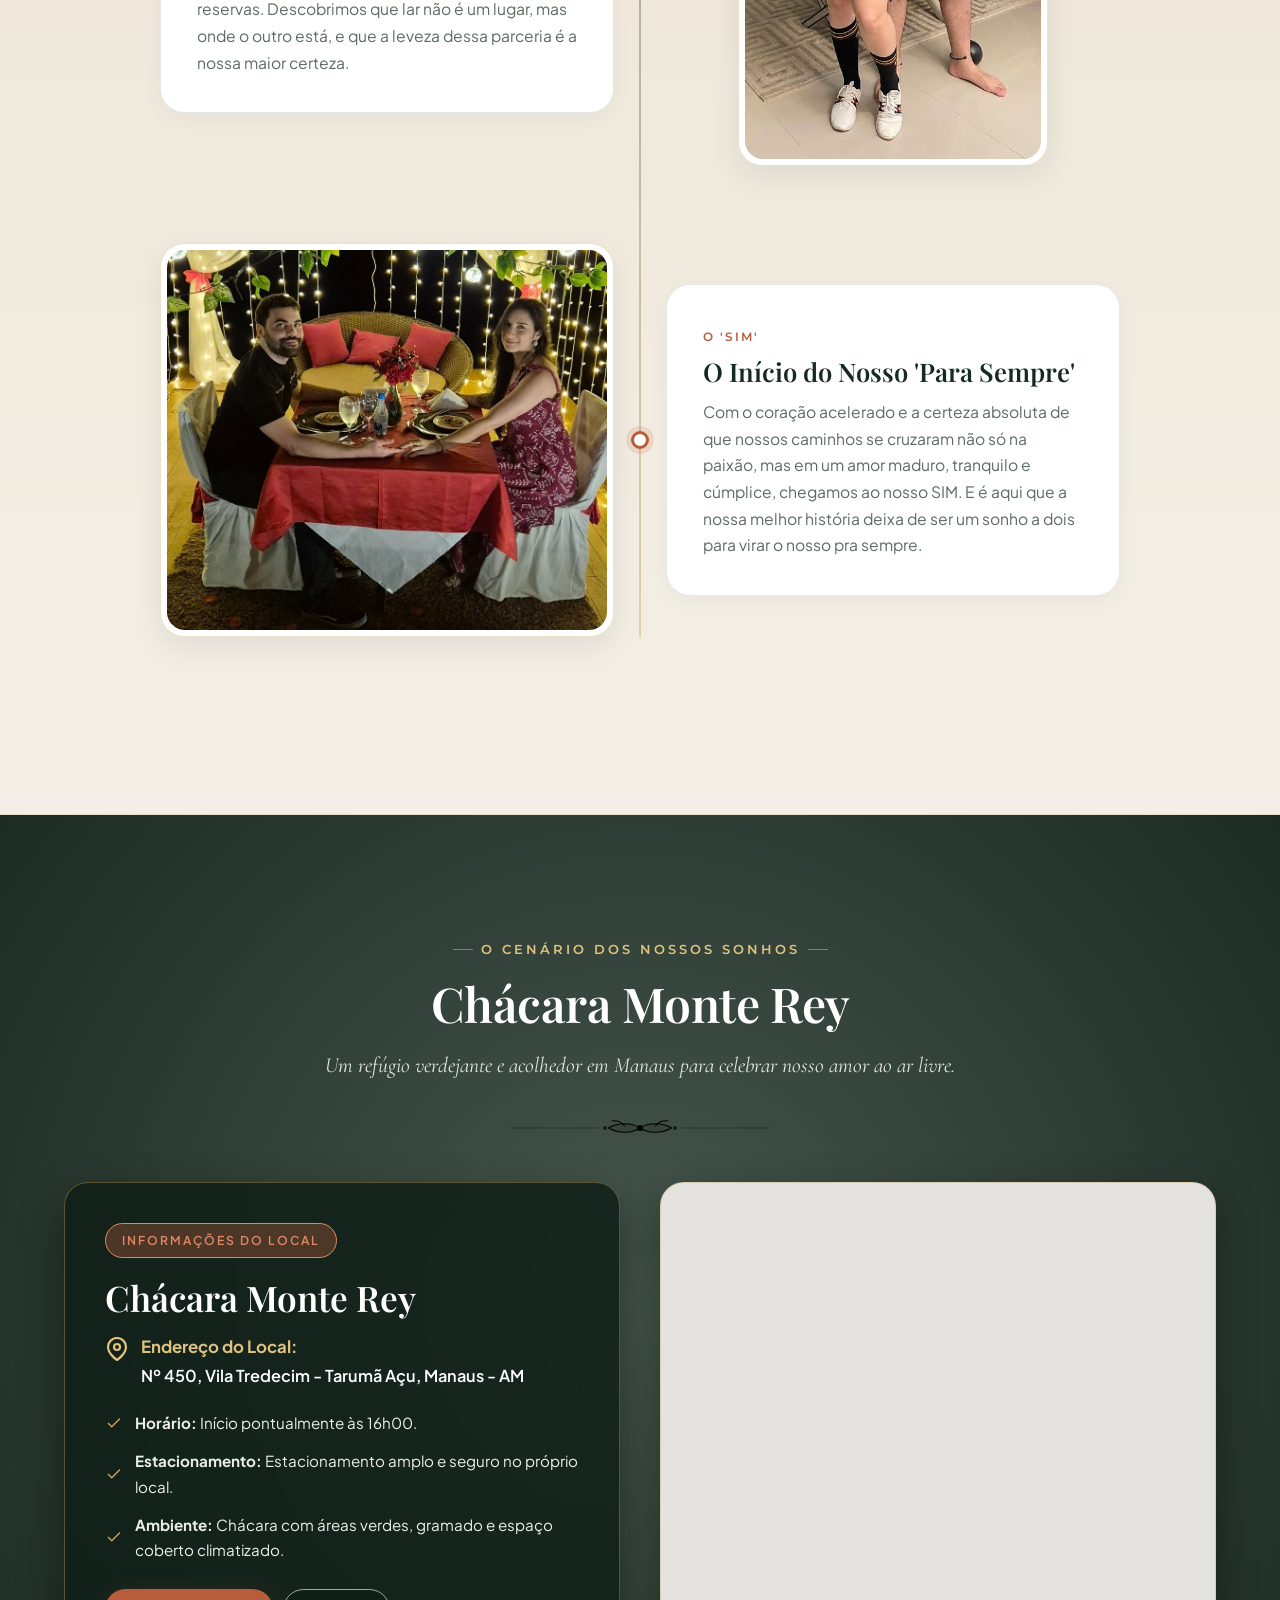
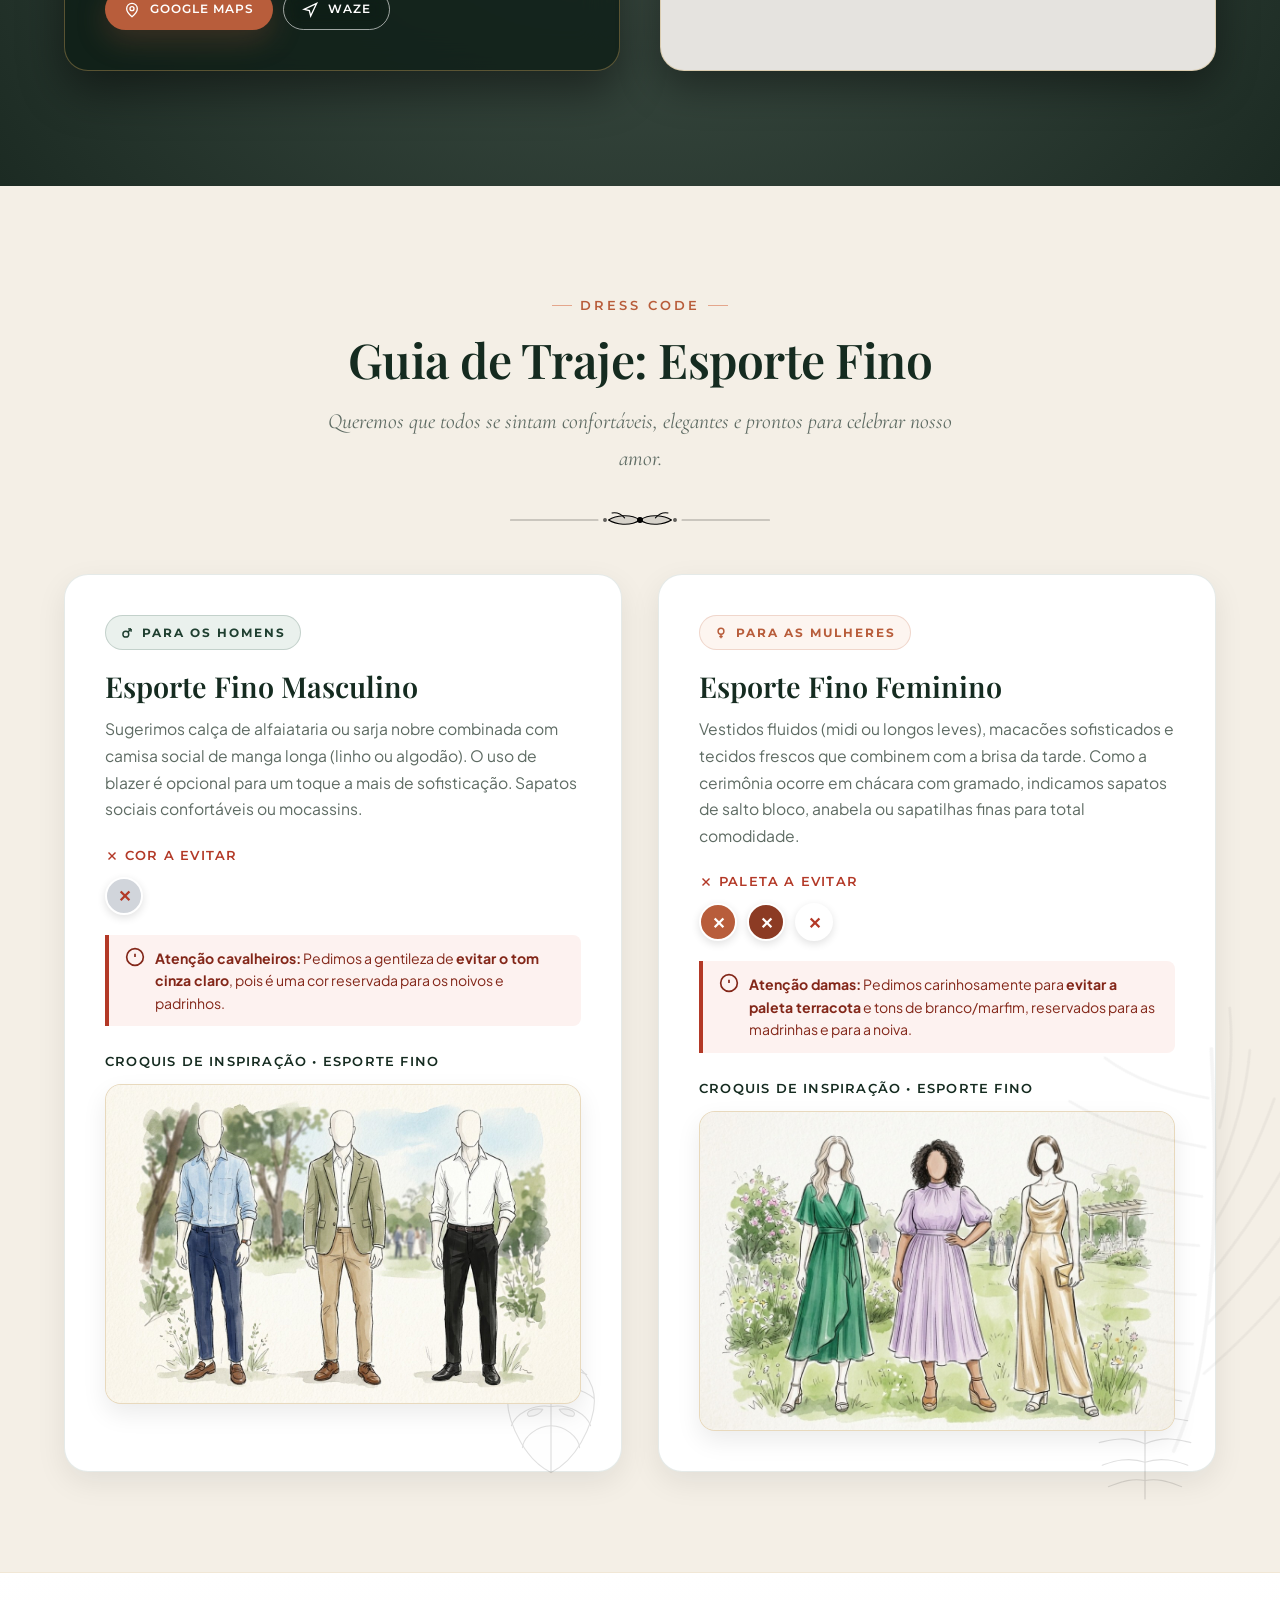
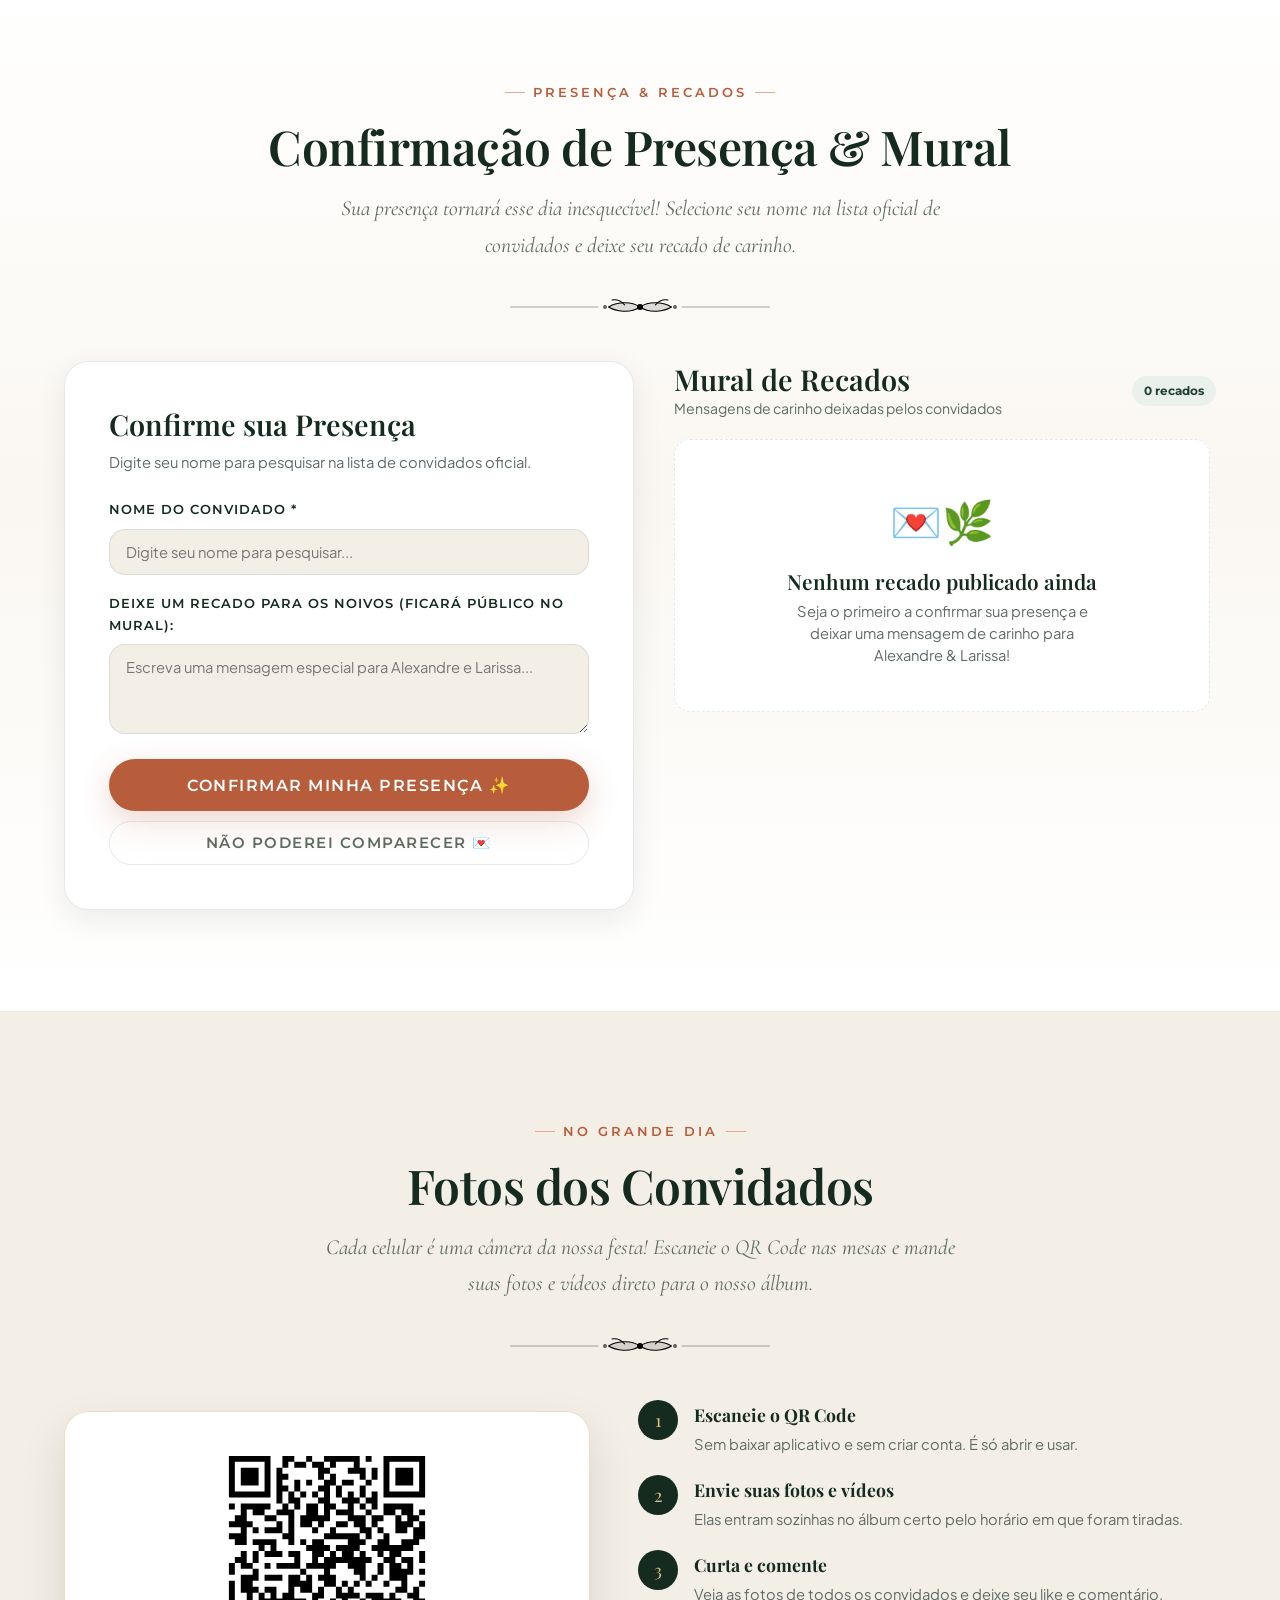
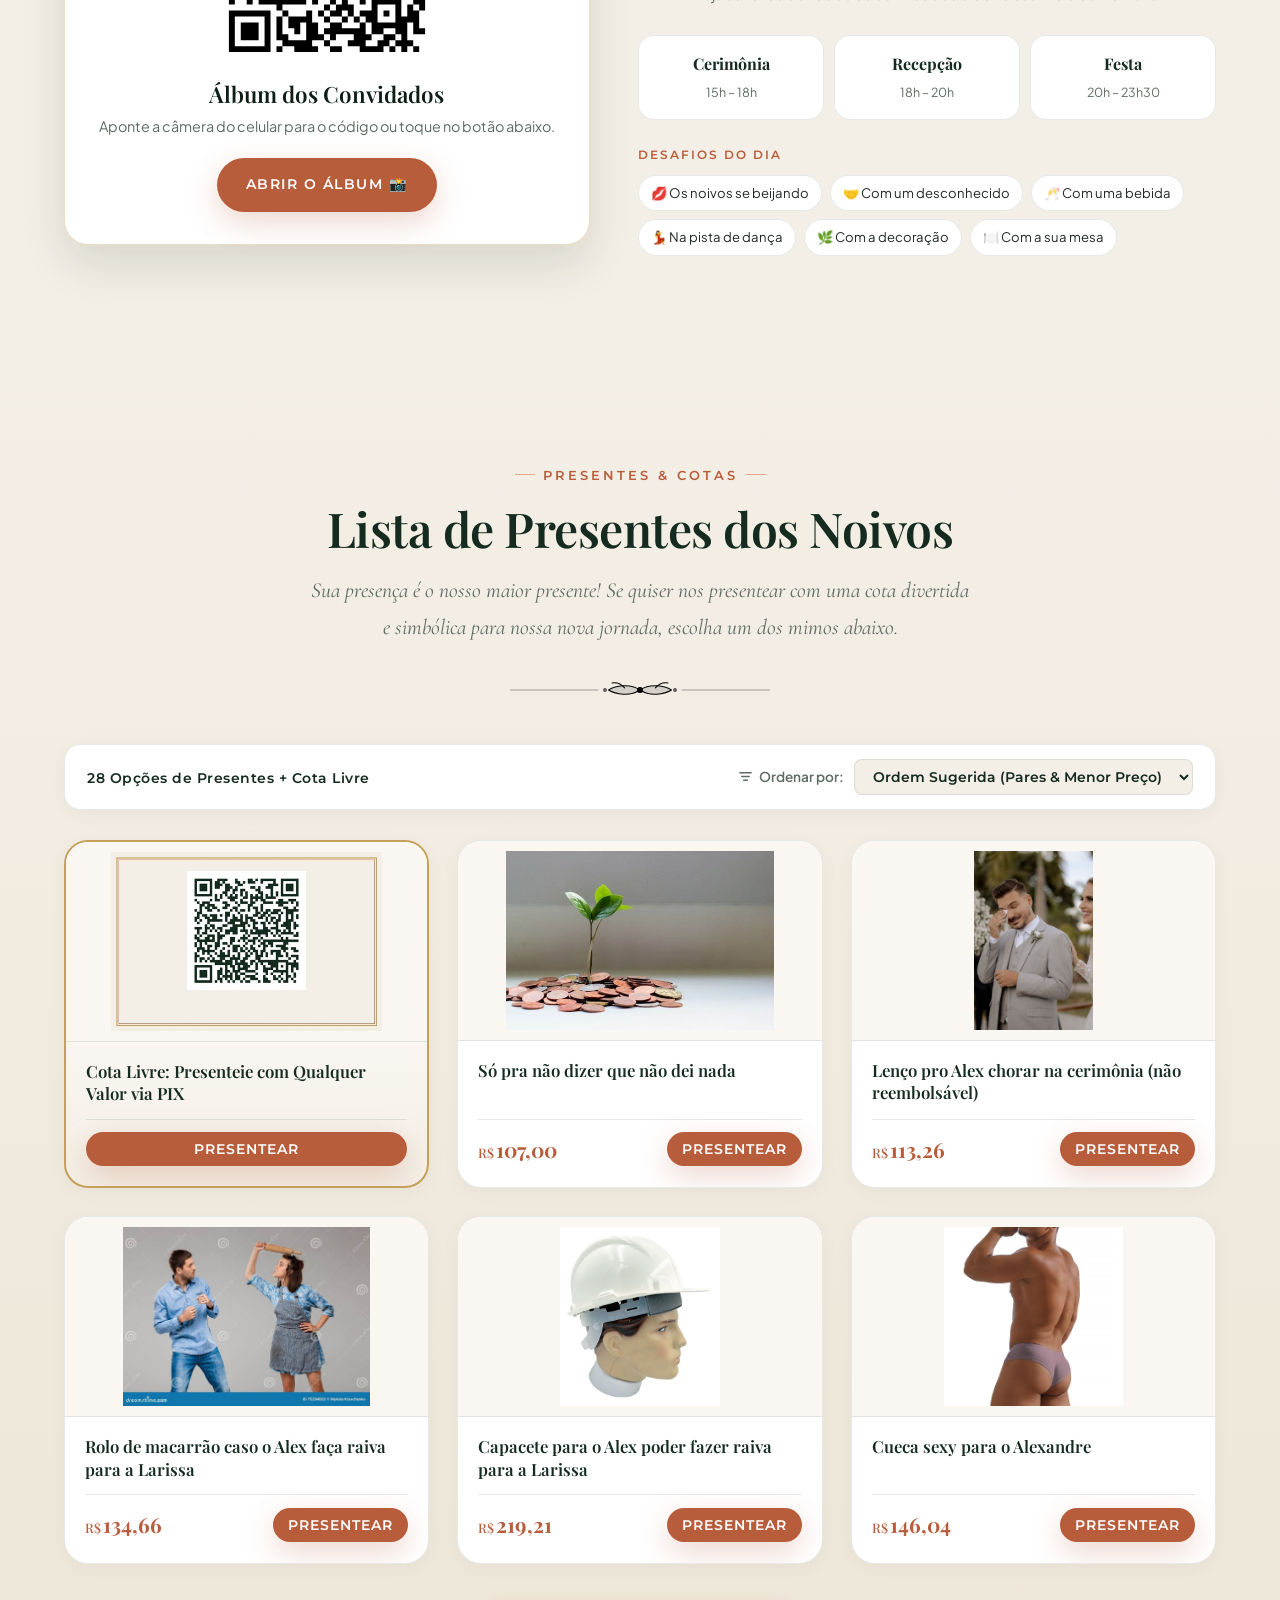
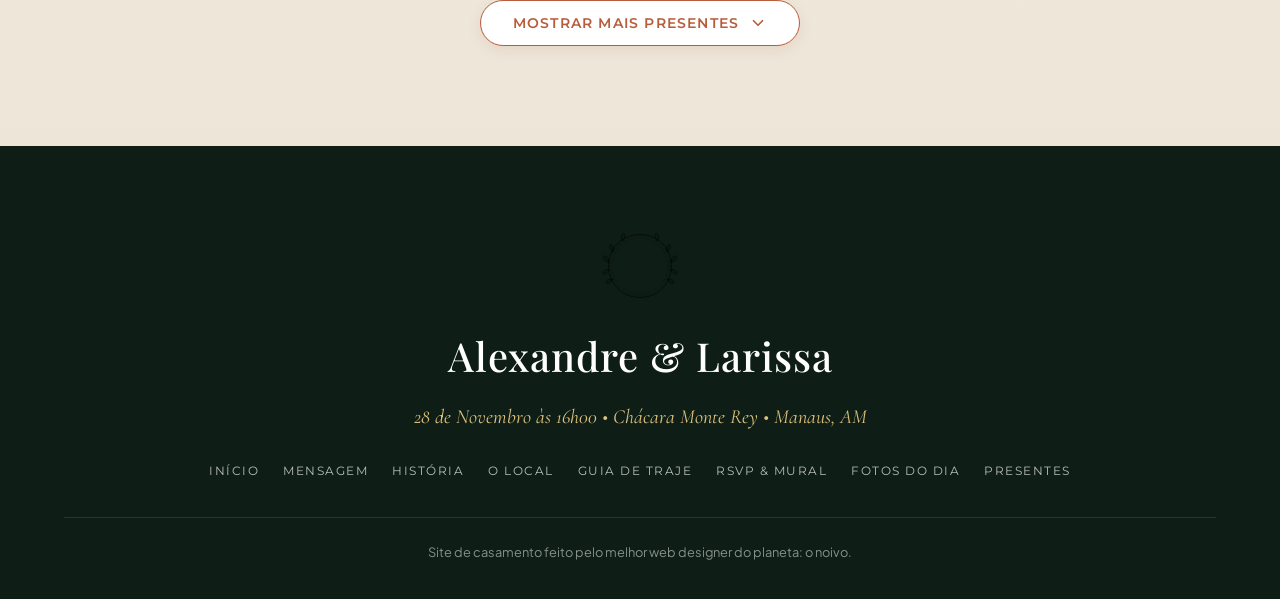
==== commit 817e3d26: "feat(fotos): álbum dos convidados com envio por QR Code, desafios, curtidas e comentários Prévia em " ====
--- a/index.html
+++ b/index.html
@@ -19,6 +19,7 @@
   <!-- Estilos CSS -->
   <link rel="stylesheet" href="css/style.css?v=3.3" />
   <link rel="stylesheet" href="css/botanical.css?v=3.3" />
+  <link rel="stylesheet" href="css/fotos.css?v=1.0" />
 </head>
 <body>
 
@@ -75,6 +76,7 @@
           <li><a href="#local" class="nav-link">O Local</a></li>
           <li><a href="#traje" class="nav-link">Guia de Traje</a></li>
           <li><a href="#rsvp" class="nav-link">Mural &amp; RSVP</a></li>
+          <li class="nav-item-mobile-only"><a href="#fotos" class="nav-link">Fotos do Dia</a></li>
           <li><a href="#presentes" class="nav-link">Lista de Presentes</a></li>
           <li><a href="#rsvp" class="btn btn-primary nav-cta-btn">Confirmar Presença</a></li>
         </ul>
@@ -720,6 +722,66 @@
   </div>
 
   <!-- ========================================================================
+       SEÇÃO: FOTOS DO DIA (ÁLBUM DOS CONVIDADOS VIA QR CODE)
+       ======================================================================== -->
+  <section class="photos-day-section" id="fotos">
+    <div class="container">
+      <div style="text-align: center;">
+        <div class="section-tag">No Grande Dia</div>
+        <h2 class="section-title">Fotos dos Convidados</h2>
+        <p class="section-subtitle">
+          Cada celular é uma câmera da nossa festa! Escaneie o QR Code nas mesas e mande suas fotos e vídeos direto para o nosso álbum.
+        </p>
+        <div class="botanical-divider">
+          <img src="assets/svg/divider.svg" alt="Divisória" />
+        </div>
+      </div>
+
+      <div class="photos-day-layout">
+        <div class="photos-day-qr-card reveal-left">
+          <img src="assets/svg/qr-album-fotos.svg" alt="QR Code do Álbum dos Convidados" />
+          <h3>Álbum dos Convidados</h3>
+          <p>Aponte a câmera do celular para o código ou toque no botão abaixo.</p>
+          <a href="fotos.html" class="btn btn-primary">Abrir o Álbum 📸</a>
+        </div>
+
+        <div class="reveal-right">
+          <ol class="photos-day-steps">
+            <li>
+              <span class="photos-day-step-num">1</span>
+              <div><strong>Escaneie o QR Code</strong><span>Sem baixar aplicativo e sem criar conta. É só abrir e usar.</span></div>
+            </li>
+            <li>
+              <span class="photos-day-step-num">2</span>
+              <div><strong>Envie suas fotos e vídeos</strong><span>Elas entram sozinhas no álbum certo pelo horário em que foram tiradas.</span></div>
+            </li>
+            <li>
+              <span class="photos-day-step-num">3</span>
+              <div><strong>Curta e comente</strong><span>Veja as fotos de todos os convidados e deixe seu like e comentário.</span></div>
+            </li>
+          </ol>
+
+          <div class="photos-day-albums">
+            <div class="photos-day-album"><strong>Cerimônia</strong><span>15h – 18h</span></div>
+            <div class="photos-day-album"><strong>Recepção</strong><span>18h – 20h</span></div>
+            <div class="photos-day-album"><strong>Festa</strong><span>20h – 23h30</span></div>
+          </div>
+
+          <p style="font-family: var(--font-sans-accent); font-size: 0.78rem; font-weight: 600; letter-spacing: 2px; text-transform: uppercase; color: var(--color-terracotta-primary); margin-bottom: 10px;">Desafios do dia</p>
+          <div class="photos-day-challenges">
+            <span>💋 Os noivos se beijando</span>
+            <span>🤝 Com um desconhecido</span>
+            <span>🥂 Com uma bebida</span>
+            <span>💃 Na pista de dança</span>
+            <span>🌿 Com a decoração</span>
+            <span>🍽️ Com a sua mesa</span>
+          </div>
+        </div>
+      </div>
+    </div>
+  </section>
+
+  <!-- ========================================================================
        SEÇÃO 6: LISTA DE PRESENTES FICTÍCIOS / COTAS LÚDICAS DOS NOIVOS
        ======================================================================== -->
   <section class="gifts-section" id="presentes">
@@ -844,6 +906,7 @@
         <a href="#local">O Local</a>
         <a href="#traje">Guia de Traje</a>
         <a href="#rsvp">RSVP &amp; Mural</a>
+        <a href="#fotos">Fotos do Dia</a>
         <a href="#presentes">Presentes</a>
       </nav>
 
--- a/css/style.css
+++ b/css/style.css
@@ -133,7 +133,7 @@
   width: 100%;
   height: 3.5px;
   background: transparent;
-  z-index: 1000;
+  z-index: 1010;
 }
 .scroll-progress-bar {
   height: 100%;
@@ -451,7 +451,7 @@
   top: 0;
   left: 0;
   width: 100%;
-  z-index: 900;
+  z-index: 1000;
   padding: max(18px, calc(10px + var(--safe-top))) 0 18px 0;
   transition: var(--transition-smooth);
 }
@@ -557,22 +557,22 @@
   color: #fff;
 }
 
-/* Backdrop escuro para fechar menu mobile */
+/* Backdrop neutro para fechar menu mobile */
 .nav-backdrop {
   position: fixed;
   inset: 0;
-  background: rgba(14, 30, 22, 0.6);
-  backdrop-filter: blur(4px);
-  -webkit-backdrop-filter: blur(4px);
-  z-index: 920;
+  background: rgba(0, 0, 0, 0.35);
+  z-index: 990;
   opacity: 0;
   visibility: hidden;
-  transition: var(--transition-smooth);
+  pointer-events: none;
+  transition: opacity 0.3s ease, visibility 0.3s ease;
 }
 
 .nav-backdrop.active {
   opacity: 1;
   visibility: visible;
+  pointer-events: auto;
 }
 
 /* Mobile Toggle Button */
--- a/css/fotos.css
+++ b/css/fotos.css
@@ -0,0 +1,873 @@
+/* ==========================================================================
+   ÁLBUM DOS CONVIDADOS (fotos.html) + SEÇÃO "FOTOS DO DIA" (index.html)
+   Usa os tokens de cor e tipografia definidos em style.css
+   ========================================================================== */
+
+/* --------------------------------------------------------------------------
+   PÁGINA DO ÁLBUM (mobile first)
+   -------------------------------------------------------------------------- */
+.album-page {
+  background: var(--color-bg-ivory);
+  min-height: 100vh;
+  padding-bottom: calc(40px + var(--safe-bottom));
+}
+
+.album-header {
+  position: relative;
+  text-align: center;
+  color: var(--color-text-inverse);
+  background: radial-gradient(circle at 50% 0%, #2c5341 0%, var(--color-green-dark) 55%, var(--color-green-deep) 100%);
+  padding: calc(56px + var(--safe-top)) 20px 34px;
+  border-radius: 0 0 var(--radius-lg) var(--radius-lg);
+}
+
+.album-back {
+  position: absolute;
+  top: calc(14px + var(--safe-top));
+  left: 12px;
+  display: inline-flex;
+  align-items: center;
+  gap: 2px;
+  color: rgba(255, 255, 255, 0.8);
+  font-family: var(--font-sans-accent);
+  font-size: 0.8rem;
+  text-decoration: none;
+  padding: 6px 8px;
+}
+
+.album-header-crest {
+  display: inline-flex;
+  align-items: baseline;
+  gap: 4px;
+  font-family: var(--font-serif-display);
+  font-size: 1.6rem;
+  color: var(--color-gold-light);
+  border: 1px solid var(--color-border-gold);
+  border-radius: var(--radius-full);
+  padding: 8px 18px;
+  margin-bottom: 14px;
+}
+
+.album-header-crest .crest-amp {
+  font-family: var(--font-serif-romantic);
+  font-style: italic;
+  font-size: 1.2rem;
+}
+
+.album-header-title {
+  color: var(--color-text-inverse);
+  font-size: clamp(1.9rem, 7vw, 2.6rem);
+  margin-bottom: 4px;
+}
+
+.album-header-sub {
+  font-family: var(--font-serif-romantic);
+  font-style: italic;
+  font-size: 1.08rem;
+  color: rgba(255, 255, 255, 0.78);
+}
+
+.album-greeting {
+  margin-top: 16px;
+  font-size: 0.92rem;
+  color: rgba(255, 255, 255, 0.9);
+}
+
+.album-link-btn {
+  background: none;
+  border: none;
+  color: inherit;
+  font: inherit;
+  font-size: 0.85rem;
+  text-decoration: underline;
+  opacity: 0.75;
+  cursor: pointer;
+  margin-left: 6px;
+  padding: 4px;
+}
+
+.album-demo-banner {
+  max-width: 640px;
+  margin: 16px auto 0;
+  padding: 12px 16px;
+  font-size: 0.86rem;
+  line-height: 1.5;
+  color: var(--color-terracotta-dark);
+  background: var(--color-terracotta-soft);
+  border: 1px dashed var(--color-terracotta-light);
+  border-radius: var(--radius-sm);
+  width: calc(100% - 32px);
+}
+
+.album-main {
+  max-width: 640px;
+  margin: 0 auto;
+  padding: 0 16px;
+}
+
+.album-card {
+  background: var(--color-bg-card);
+  border: 1px solid var(--color-border-light);
+  border-radius: var(--radius-md);
+  box-shadow: var(--shadow-medium);
+  padding: 22px 20px;
+  margin-top: 20px;
+}
+
+.album-name-card h2 {
+  font-size: 1.4rem;
+  margin-bottom: 4px;
+}
+
+.album-name-card p {
+  font-size: 0.9rem;
+  color: var(--color-text-muted);
+  margin-bottom: 14px;
+}
+
+.album-name-form {
+  display: flex;
+  flex-direction: column;
+  gap: 10px;
+}
+
+/* --- Envio --- */
+.album-upload {
+  margin-top: 20px;
+  display: grid;
+  gap: 10px;
+}
+
+.album-upload-main {
+  display: flex;
+  align-items: center;
+  gap: 16px;
+  padding: 20px 22px;
+  border-radius: var(--radius-md);
+  background: linear-gradient(135deg, var(--color-terracotta-primary), var(--color-terracotta-dark));
+  color: var(--color-text-inverse);
+  box-shadow: var(--shadow-glow-terracotta);
+  cursor: pointer;
+  transition: var(--transition-fast);
+}
+
+.album-upload-main:active {
+  transform: scale(0.98);
+}
+
+.album-upload-icon {
+  font-size: 2.2rem;
+  line-height: 1;
+}
+
+.album-upload-text strong {
+  display: block;
+  font-family: var(--font-serif-display);
+  font-size: 1.3rem;
+  font-weight: 600;
+}
+
+.album-upload-text small {
+  font-size: 0.85rem;
+  opacity: 0.85;
+}
+
+.album-upload-camera {
+  display: flex;
+  align-items: center;
+  justify-content: center;
+  gap: 8px;
+  padding: 13px;
+  border-radius: var(--radius-full);
+  border: 1px solid var(--color-green-light);
+  color: var(--color-green-primary);
+  font-family: var(--font-sans-accent);
+  font-size: 0.82rem;
+  font-weight: 600;
+  letter-spacing: 1px;
+  text-transform: uppercase;
+  cursor: pointer;
+  background: var(--color-bg-card);
+}
+
+.album-upload-hint {
+  font-size: 0.8rem;
+  color: var(--color-text-muted);
+  text-align: center;
+  line-height: 1.9;
+}
+
+.album-hint-chip {
+  display: inline-block;
+  white-space: nowrap;
+  background: var(--color-green-soft);
+  color: var(--color-green-primary);
+  border-radius: var(--radius-full);
+  padding: 1px 10px;
+  margin: 0 2px;
+  font-weight: 500;
+}
+
+/* --- Cabeçalhos de bloco --- */
+.album-section-head {
+  display: flex;
+  align-items: baseline;
+  justify-content: space-between;
+  gap: 12px;
+}
+
+.album-section-head h2 {
+  font-size: 1.45rem;
+}
+
+.album-section-sub {
+  font-size: 0.86rem;
+  color: var(--color-text-muted);
+  margin-bottom: 12px;
+}
+
+/* --- Desafios --- */
+.album-challenges {
+  margin-top: 32px;
+}
+
+.album-challenge-progress {
+  font-family: var(--font-sans-accent);
+  font-size: 0.78rem;
+  font-weight: 600;
+  color: var(--color-terracotta-primary);
+  background: var(--color-terracotta-tint);
+  padding: 4px 12px;
+  border-radius: var(--radius-full);
+  white-space: nowrap;
+}
+
+.album-challenge-list {
+  display: grid;
+  grid-template-columns: repeat(2, minmax(0, 1fr));
+  gap: 10px;
+}
+
+.album-challenge {
+  display: flex;
+  flex-direction: column;
+  align-items: flex-start;
+  gap: 4px;
+  text-align: left;
+  padding: 14px;
+  min-height: 118px;
+  border-radius: var(--radius-md);
+  border: 1px solid var(--color-border-light);
+  background: var(--color-bg-card);
+  box-shadow: var(--shadow-subtle);
+  font-family: var(--font-sans-clean);
+  color: var(--color-text-main);
+  cursor: pointer;
+  transition: var(--transition-fast);
+}
+
+.album-challenge:active {
+  transform: scale(0.97);
+}
+
+.album-challenge-emoji {
+  font-size: 1.7rem;
+  line-height: 1.2;
+}
+
+.album-challenge-title {
+  font-weight: 600;
+  font-size: 0.9rem;
+  line-height: 1.3;
+  flex: 1;
+}
+
+.album-challenge-count {
+  font-size: 0.75rem;
+  color: var(--color-text-light);
+}
+
+.album-challenge.is-done {
+  background: var(--color-green-soft);
+  border-color: var(--color-green-light);
+}
+
+.album-challenge.is-done .album-challenge-count {
+  color: var(--color-green-primary);
+  font-weight: 600;
+}
+
+/* --- Abas de álbum --- */
+.album-feed-section {
+  margin-top: 32px;
+}
+
+.album-tabs {
+  display: flex;
+  gap: 8px;
+  overflow-x: auto;
+  padding: 2px 2px 10px;
+  margin: 0 -16px;
+  padding-left: 16px;
+  padding-right: 16px;
+  scrollbar-width: none;
+}
+
+.album-tabs::-webkit-scrollbar {
+  display: none;
+}
+
+.album-tab {
+  flex: 0 0 auto;
+  display: flex;
+  flex-direction: column;
+  align-items: center;
+  padding: 8px 16px;
+  border-radius: var(--radius-md);
+  border: 1px solid var(--color-border-light);
+  background: var(--color-bg-card);
+  color: var(--color-text-main);
+  font-family: var(--font-sans-clean);
+  cursor: pointer;
+  transition: var(--transition-fast);
+}
+
+.album-tab-label {
+  font-weight: 600;
+  font-size: 0.92rem;
+}
+
+.album-tab-label em {
+  font-style: normal;
+  font-weight: 500;
+  font-size: 0.78rem;
+  color: var(--color-text-light);
+  margin-left: 2px;
+}
+
+.album-tab-hint {
+  font-size: 0.7rem;
+  color: var(--color-text-light);
+}
+
+.album-tab.is-active {
+  background: var(--color-green-dark);
+  border-color: var(--color-green-dark);
+  color: var(--color-text-inverse);
+}
+
+.album-tab.is-active .album-tab-label em,
+.album-tab.is-active .album-tab-hint {
+  color: rgba(255, 255, 255, 0.7);
+}
+
+/* --- Grade de fotos --- */
+.album-grid {
+  display: grid;
+  grid-template-columns: repeat(3, minmax(0, 1fr));
+  gap: 4px;
+  border-radius: var(--radius-sm);
+  overflow: hidden;
+}
+
+.album-tile {
+  position: relative;
+  aspect-ratio: 1 / 1;
+  border: none;
+  padding: 0;
+  background: var(--color-bg-sand);
+  cursor: pointer;
+  overflow: hidden;
+}
+
+.album-tile img,
+.album-tile video {
+  width: 100%;
+  height: 100%;
+  object-fit: cover;
+}
+
+.album-tile-badge {
+  position: absolute;
+  top: 6px;
+  right: 6px;
+  font-size: 0.95rem;
+  background: rgba(255, 255, 255, 0.9);
+  border-radius: var(--radius-full);
+  width: 26px;
+  height: 26px;
+  display: grid;
+  place-items: center;
+}
+
+.album-tile-play {
+  position: absolute;
+  inset: 0;
+  display: grid;
+  place-items: center;
+  color: #fff;
+  font-size: 1.6rem;
+  text-shadow: 0 2px 8px rgba(0, 0, 0, 0.5);
+}
+
+.album-tile-overlay {
+  position: absolute;
+  left: 0;
+  right: 0;
+  bottom: 0;
+  display: flex;
+  justify-content: space-between;
+  gap: 4px;
+  padding: 18px 6px 5px;
+  font-size: 0.68rem;
+  color: #fff;
+  background: linear-gradient(transparent, rgba(0, 0, 0, 0.6));
+  text-align: left;
+}
+
+.album-tile-overlay span:first-child {
+  overflow: hidden;
+  text-overflow: ellipsis;
+  white-space: nowrap;
+}
+
+.album-tile-overlay span:last-child {
+  white-space: nowrap;
+}
+
+.album-empty {
+  text-align: center;
+  color: var(--color-text-muted);
+  font-family: var(--font-serif-romantic);
+  font-style: italic;
+  font-size: 1.1rem;
+  padding: 36px 0;
+}
+
+/* --- Folha de envio --- */
+.album-sheet-backdrop {
+  position: fixed;
+  inset: 0;
+  z-index: 1000;
+  background: rgba(14, 30, 22, 0.55);
+  display: flex;
+  align-items: flex-end;
+  justify-content: center;
+}
+
+.album-sheet-backdrop[hidden],
+.album-viewer[hidden] {
+  display: none;
+}
+
+.album-sheet {
+  width: 100%;
+  max-width: 640px;
+  max-height: 88vh;
+  overflow-y: auto;
+  background: var(--color-bg-card);
+  border-radius: var(--radius-lg) var(--radius-lg) 0 0;
+  padding: 10px 20px calc(24px + var(--safe-bottom));
+  animation: album-sheet-in 0.3s cubic-bezier(0.16, 1, 0.3, 1);
+}
+
+@keyframes album-sheet-in {
+  from { transform: translateY(40px); opacity: 0; }
+  to { transform: none; opacity: 1; }
+}
+
+.album-sheet-handle {
+  width: 42px;
+  height: 4px;
+  border-radius: 2px;
+  background: var(--color-border-light);
+  margin: 0 auto 14px;
+}
+
+.album-sheet h3 {
+  font-size: 1.35rem;
+  margin-bottom: 12px;
+}
+
+.album-sheet-previews {
+  display: flex;
+  gap: 8px;
+  overflow-x: auto;
+  margin-bottom: 16px;
+}
+
+.album-sheet-preview {
+  flex: 0 0 112px;
+}
+
+.album-sheet-preview img,
+.album-sheet-preview video {
+  width: 112px;
+  height: 112px;
+  object-fit: cover;
+  border-radius: var(--radius-sm);
+}
+
+.album-sheet-preview span {
+  display: block;
+  font-size: 0.7rem;
+  color: var(--color-text-muted);
+  margin-top: 4px;
+}
+
+.album-sheet-progress {
+  height: 6px;
+  border-radius: 3px;
+  background: var(--color-bg-sand);
+  overflow: hidden;
+  margin-top: 16px;
+}
+
+.album-sheet-progress-bar {
+  width: 0;
+  height: 100%;
+  background: linear-gradient(90deg, var(--color-terracotta-primary), var(--color-gold));
+  transition: width 0.3s ease;
+}
+
+.album-sheet-status {
+  font-size: 0.82rem;
+  color: var(--color-text-muted);
+  margin-top: 10px;
+}
+
+.album-sheet-actions {
+  display: flex;
+  flex-direction: column;
+  align-items: center;
+  gap: 6px;
+  margin-top: 16px;
+}
+
+.album-sheet-actions .btn {
+  width: 100%;
+}
+
+.album-sheet-actions .album-link-btn {
+  color: var(--color-text-muted);
+}
+
+/* --- Visualizador --- */
+.album-viewer {
+  position: fixed;
+  inset: 0;
+  z-index: 1001;
+  background: #0b140f;
+  display: flex;
+  flex-direction: column;
+}
+
+.album-viewer-close {
+  position: absolute;
+  top: calc(12px + var(--safe-top));
+  right: 12px;
+  z-index: 2;
+  width: 40px;
+  height: 40px;
+  border-radius: 50%;
+  border: none;
+  background: rgba(255, 255, 255, 0.15);
+  color: #fff;
+  font-size: 1.1rem;
+  cursor: pointer;
+}
+
+.album-viewer-media {
+  flex: 1;
+  min-height: 0;
+  display: flex;
+  align-items: center;
+  justify-content: center;
+}
+
+.album-viewer-media img,
+.album-viewer-media video {
+  max-width: 100%;
+  max-height: 100%;
+  object-fit: contain;
+}
+
+.album-viewer-panel {
+  background: var(--color-bg-card);
+  border-radius: var(--radius-lg) var(--radius-lg) 0 0;
+  padding: 16px 18px calc(16px + var(--safe-bottom));
+  max-height: 46vh;
+  display: flex;
+  flex-direction: column;
+  width: 100%;
+  max-width: 640px;
+  margin: 0 auto;
+}
+
+.album-viewer-meta {
+  display: flex;
+  justify-content: space-between;
+  align-items: center;
+  gap: 12px;
+}
+
+.album-viewer-meta strong {
+  display: block;
+  font-size: 1rem;
+  color: var(--color-green-dark);
+}
+
+.album-viewer-meta span {
+  font-size: 0.8rem;
+  color: var(--color-text-muted);
+}
+
+.album-like-btn {
+  display: inline-flex;
+  align-items: center;
+  gap: 6px;
+  padding: 8px 16px;
+  border-radius: var(--radius-full);
+  border: 1px solid var(--color-border-light);
+  background: var(--color-bg-card);
+  color: var(--color-text-main);
+  font-family: var(--font-sans-clean);
+  font-weight: 600;
+  cursor: pointer;
+}
+
+.album-like-heart {
+  font-size: 1.15rem;
+  line-height: 1;
+}
+
+.album-like-btn.is-liked {
+  color: var(--color-terracotta-primary);
+  border-color: var(--color-terracotta-light);
+  background: var(--color-terracotta-soft);
+}
+
+.album-viewer-challenge {
+  margin-top: 10px;
+  font-size: 0.82rem;
+  color: var(--color-green-primary);
+  background: var(--color-green-soft);
+  border-radius: var(--radius-sm);
+  padding: 6px 10px;
+}
+
+.album-comments {
+  flex: 1;
+  overflow-y: auto;
+  margin: 12px 0;
+  font-size: 0.88rem;
+  line-height: 1.5;
+}
+
+.album-comments p {
+  margin-bottom: 6px;
+}
+
+.album-comments strong {
+  color: var(--color-green-dark);
+  margin-right: 4px;
+}
+
+.album-comments-empty {
+  color: var(--color-text-light);
+  font-style: italic;
+}
+
+.album-comment-form {
+  display: flex;
+  gap: 8px;
+}
+
+.album-comment-form .form-control {
+  flex: 1;
+  min-width: 0;
+}
+
+/* --- Aviso flutuante --- */
+.album-toast {
+  position: fixed;
+  left: 50%;
+  bottom: calc(24px + var(--safe-bottom));
+  transform: translate(-50%, 20px);
+  z-index: 1100;
+  background: var(--color-green-dark);
+  color: #fff;
+  padding: 12px 20px;
+  border-radius: var(--radius-full);
+  font-size: 0.88rem;
+  box-shadow: var(--shadow-elevated);
+  opacity: 0;
+  pointer-events: none;
+  transition: var(--transition-smooth);
+  width: max-content;
+  max-width: calc(100% - 32px);
+  text-align: center;
+}
+
+.album-toast.is-visible {
+  opacity: 1;
+  transform: translate(-50%, 0);
+}
+
+@media (min-width: 720px) {
+  .album-challenge-list {
+    grid-template-columns: repeat(3, minmax(0, 1fr));
+  }
+
+  .album-grid {
+    gap: 6px;
+  }
+}
+
+/* --------------------------------------------------------------------------
+   SEÇÃO "FOTOS DO DIA" NO SITE PRINCIPAL
+   -------------------------------------------------------------------------- */
+.photos-day-section {
+  padding: 100px 0;
+  background: var(--color-bg-sand);
+}
+
+.photos-day-layout {
+  display: grid;
+  grid-template-columns: minmax(0, 1fr) minmax(0, 1.1fr);
+  gap: 48px;
+  align-items: center;
+}
+
+.photos-day-qr-card {
+  background: var(--color-bg-card);
+  border: 1px solid var(--color-border-gold);
+  border-radius: var(--radius-lg);
+  box-shadow: var(--shadow-elevated);
+  padding: 32px;
+  text-align: center;
+}
+
+.photos-day-qr-card img {
+  width: 220px;
+  max-width: 100%;
+  margin: 0 auto 16px;
+  border-radius: var(--radius-sm);
+}
+
+.photos-day-qr-card h3 {
+  font-size: 1.4rem;
+  margin-bottom: 6px;
+}
+
+.photos-day-qr-card p {
+  font-size: 0.9rem;
+  color: var(--color-text-muted);
+  margin-bottom: 20px;
+}
+
+.photos-day-steps {
+  list-style: none;
+  display: grid;
+  gap: 18px;
+  margin-bottom: 28px;
+}
+
+.photos-day-steps li {
+  display: flex;
+  gap: 16px;
+  align-items: flex-start;
+}
+
+.photos-day-step-num {
+  flex: 0 0 40px;
+  height: 40px;
+  border-radius: 50%;
+  display: grid;
+  place-items: center;
+  background: var(--color-green-dark);
+  color: var(--color-gold-light);
+  font-family: var(--font-serif-display);
+  font-size: 1.1rem;
+}
+
+.photos-day-steps strong {
+  display: block;
+  font-family: var(--font-serif-display);
+  color: var(--color-green-dark);
+  font-size: 1.1rem;
+}
+
+.photos-day-steps div span {
+  font-size: 0.92rem;
+  color: var(--color-text-muted);
+}
+
+.photos-day-albums {
+  display: grid;
+  grid-template-columns: repeat(3, minmax(0, 1fr));
+  gap: 10px;
+  margin-bottom: 24px;
+}
+
+.photos-day-album {
+  background: var(--color-bg-card);
+  border-radius: var(--radius-md);
+  padding: 14px 10px;
+  text-align: center;
+  border: 1px solid var(--color-border-light);
+}
+
+.photos-day-album strong {
+  display: block;
+  font-family: var(--font-serif-display);
+  color: var(--color-green-dark);
+}
+
+.photos-day-album span {
+  font-size: 0.78rem;
+  color: var(--color-text-muted);
+}
+
+.photos-day-challenges {
+  display: flex;
+  flex-wrap: wrap;
+  gap: 8px;
+}
+
+.photos-day-challenges span {
+  font-size: 0.82rem;
+  background: var(--color-bg-card);
+  border: 1px solid var(--color-border-light);
+  border-radius: var(--radius-full);
+  padding: 6px 12px;
+}
+
+@media (max-width: 900px) {
+  .photos-day-section {
+    padding: 70px 0;
+  }
+
+  .photos-day-layout {
+    grid-template-columns: 1fr;
+    gap: 32px;
+  }
+
+  .photos-day-qr-card {
+    order: 2;
+  }
+}
+
+.album-viewer-media iframe {
+  width: 100%;
+  height: 100%;
+  border: none;
+}
+
+/* O menu do desktop já está no limite de largura: o link "Fotos do Dia"
+   aparece só no menu mobile (no desktop fica no rodapé) */
+@media (min-width: 1025px) {
+  .nav-item-mobile-only {
+    display: none;
+  }
+}
